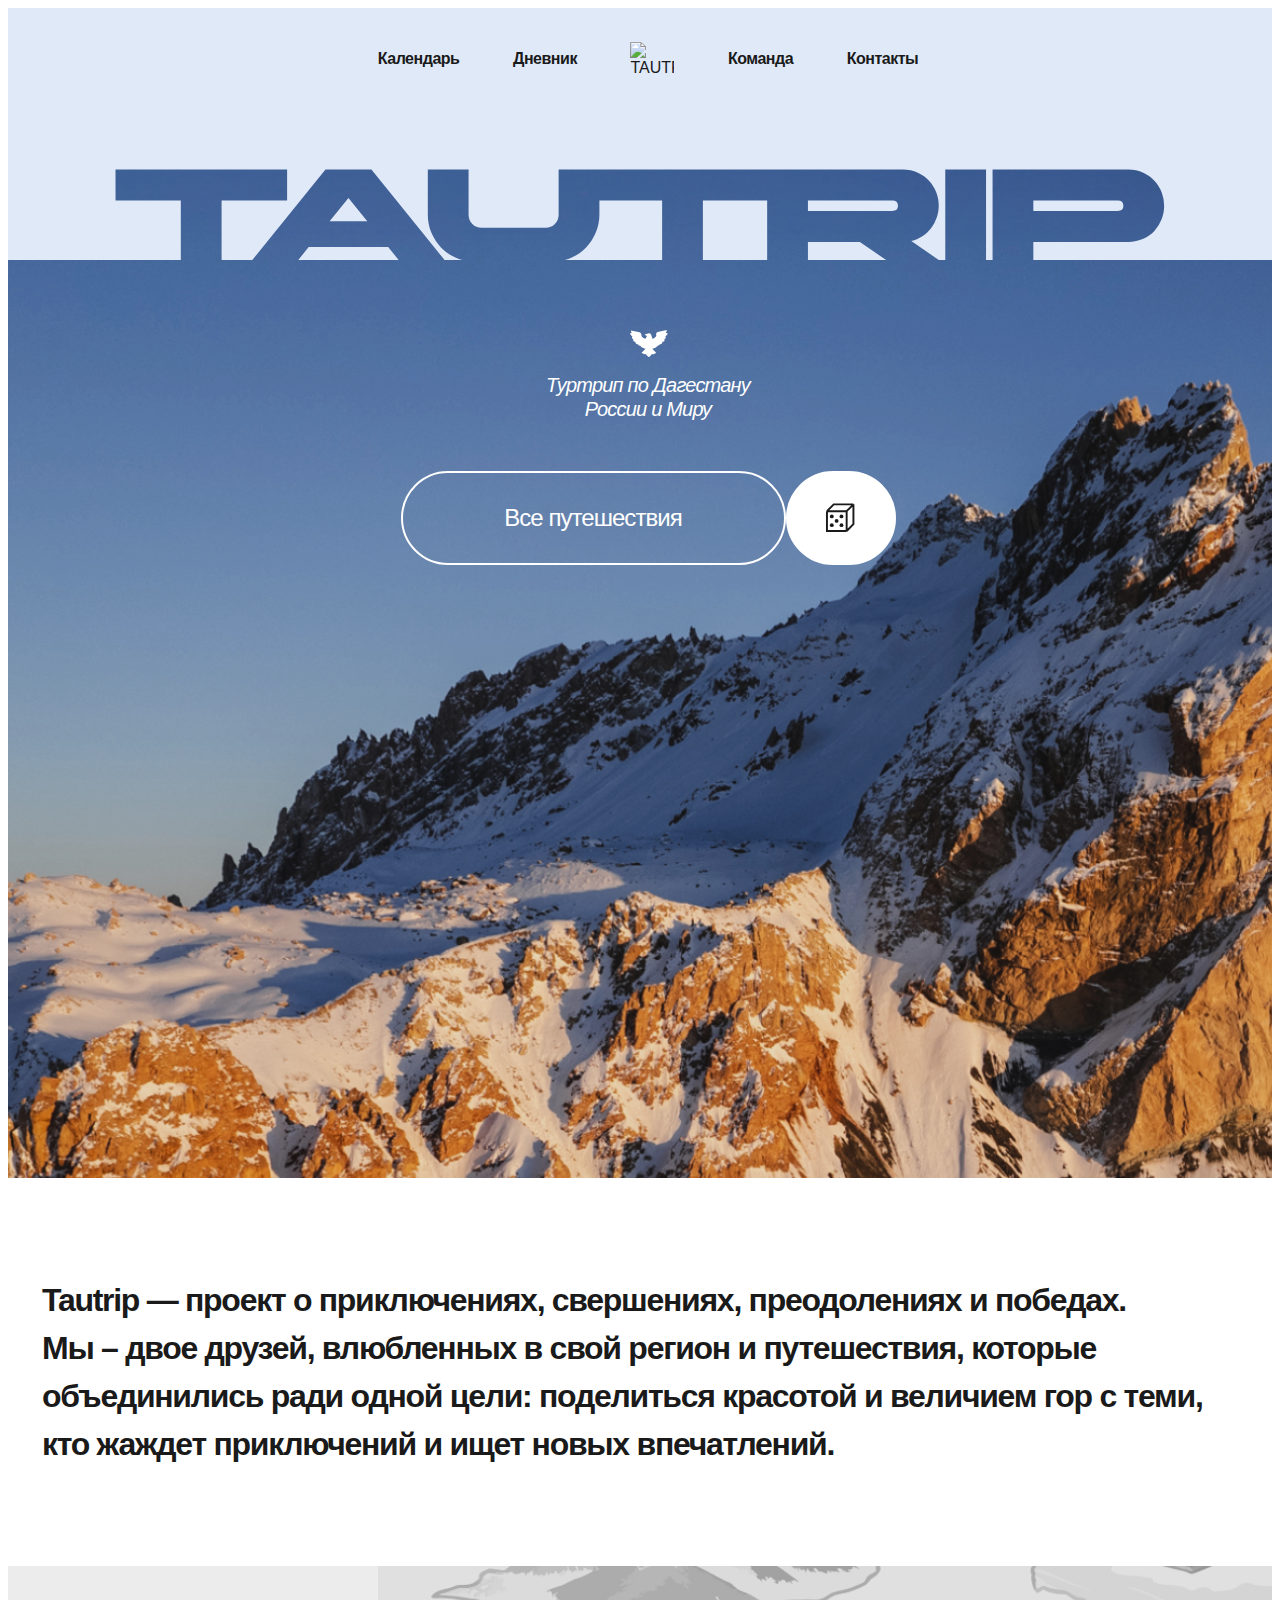
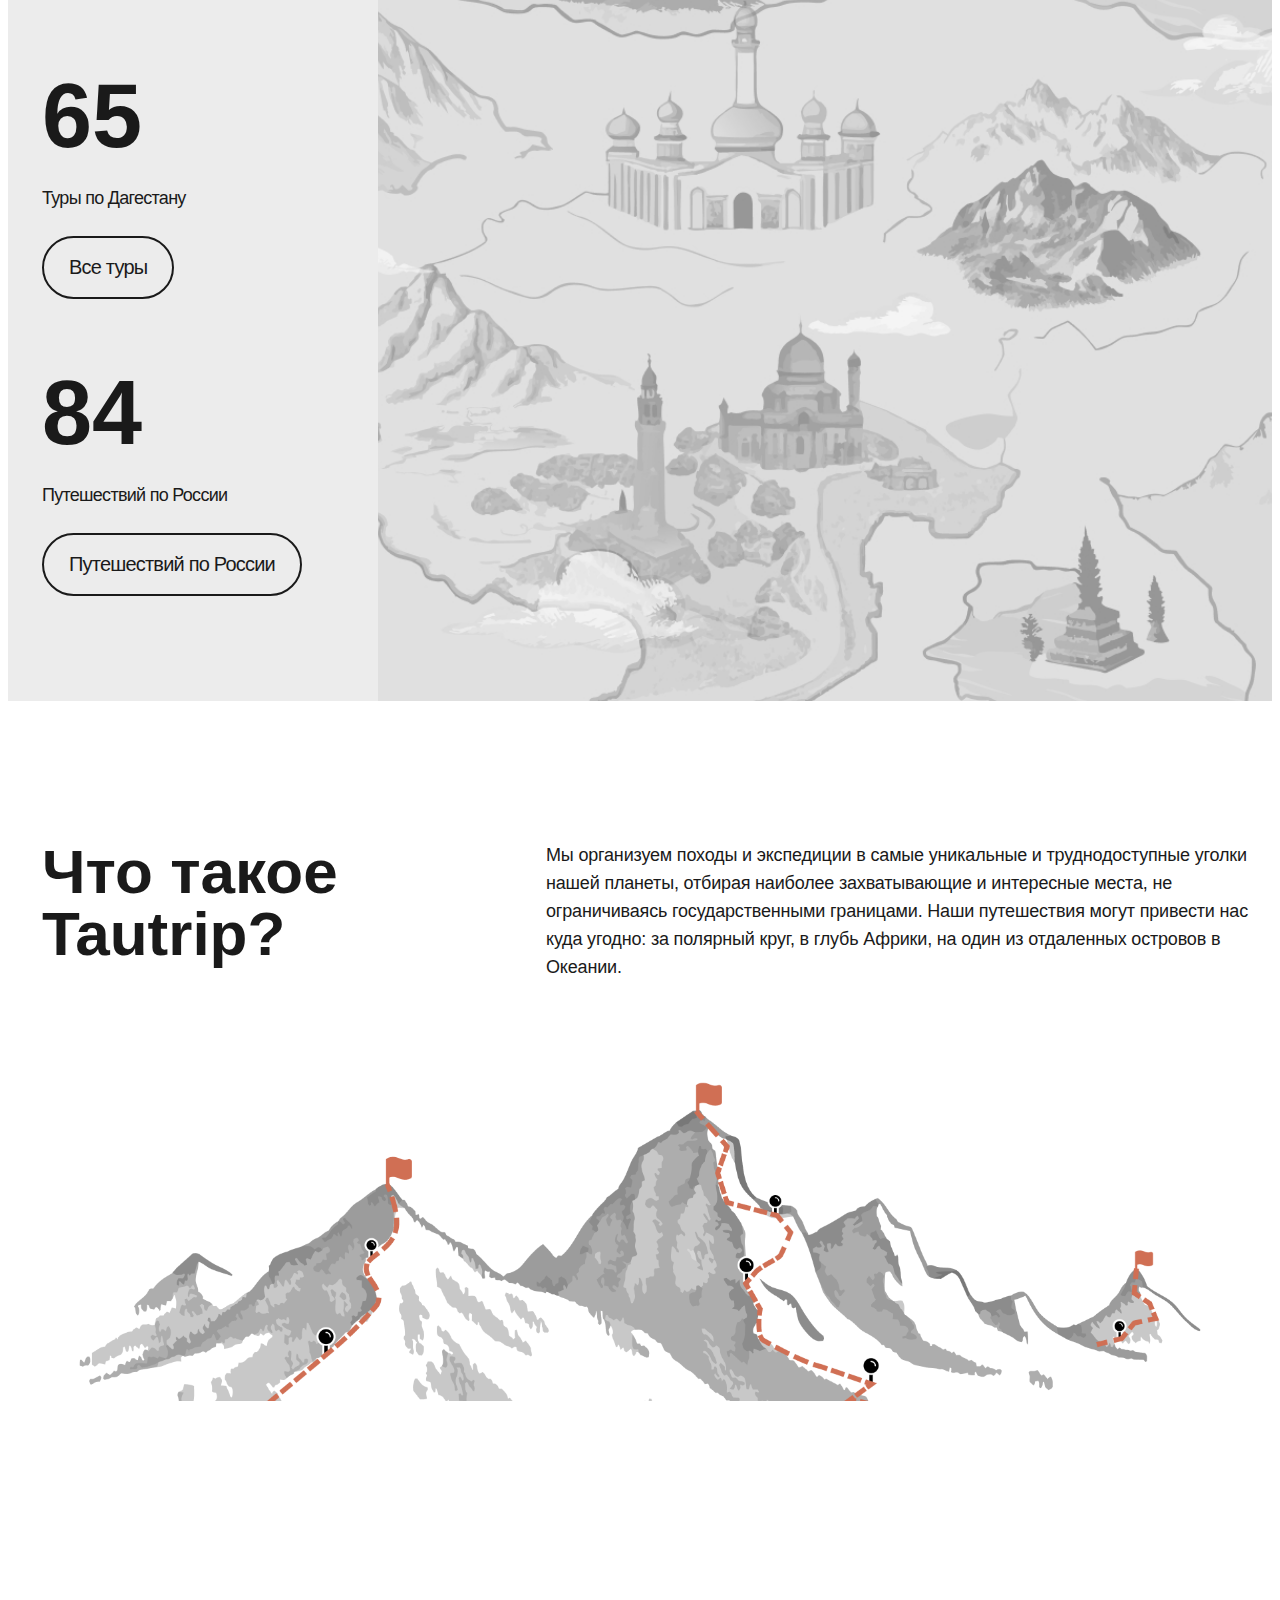
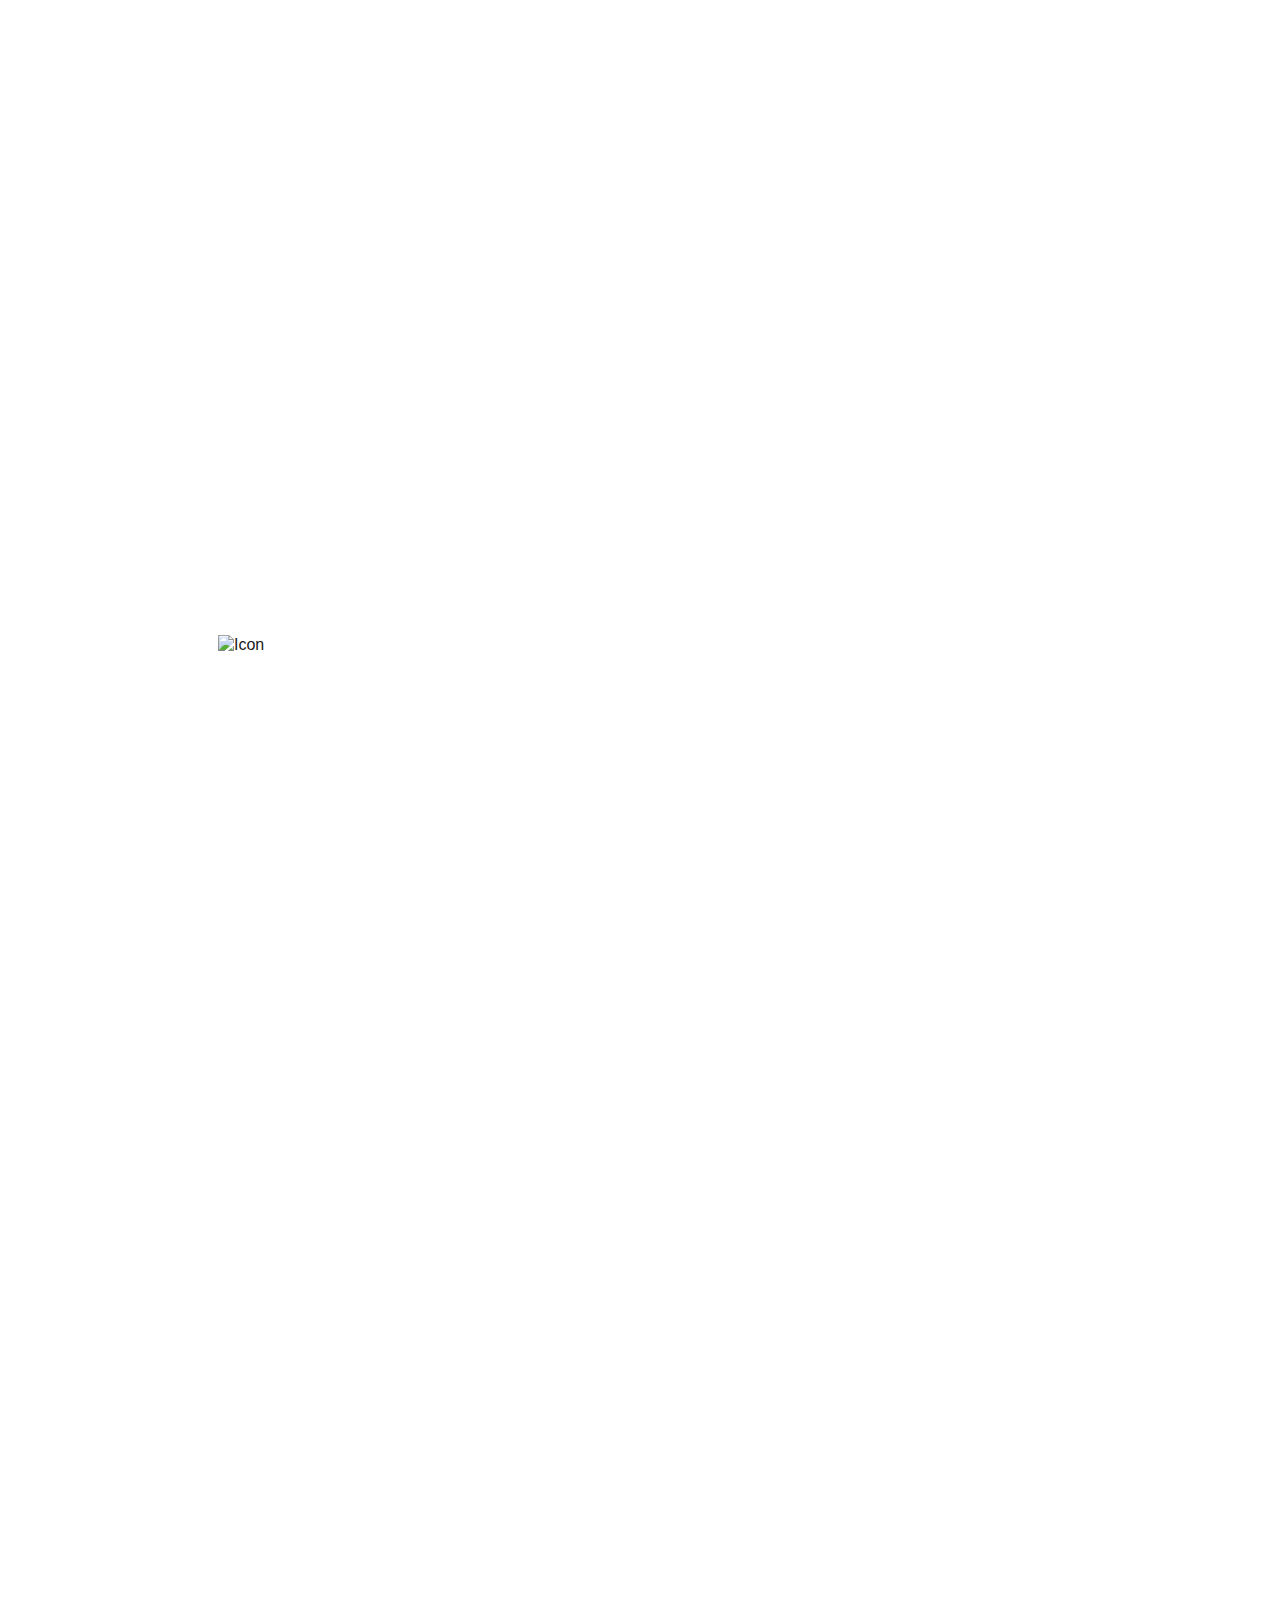
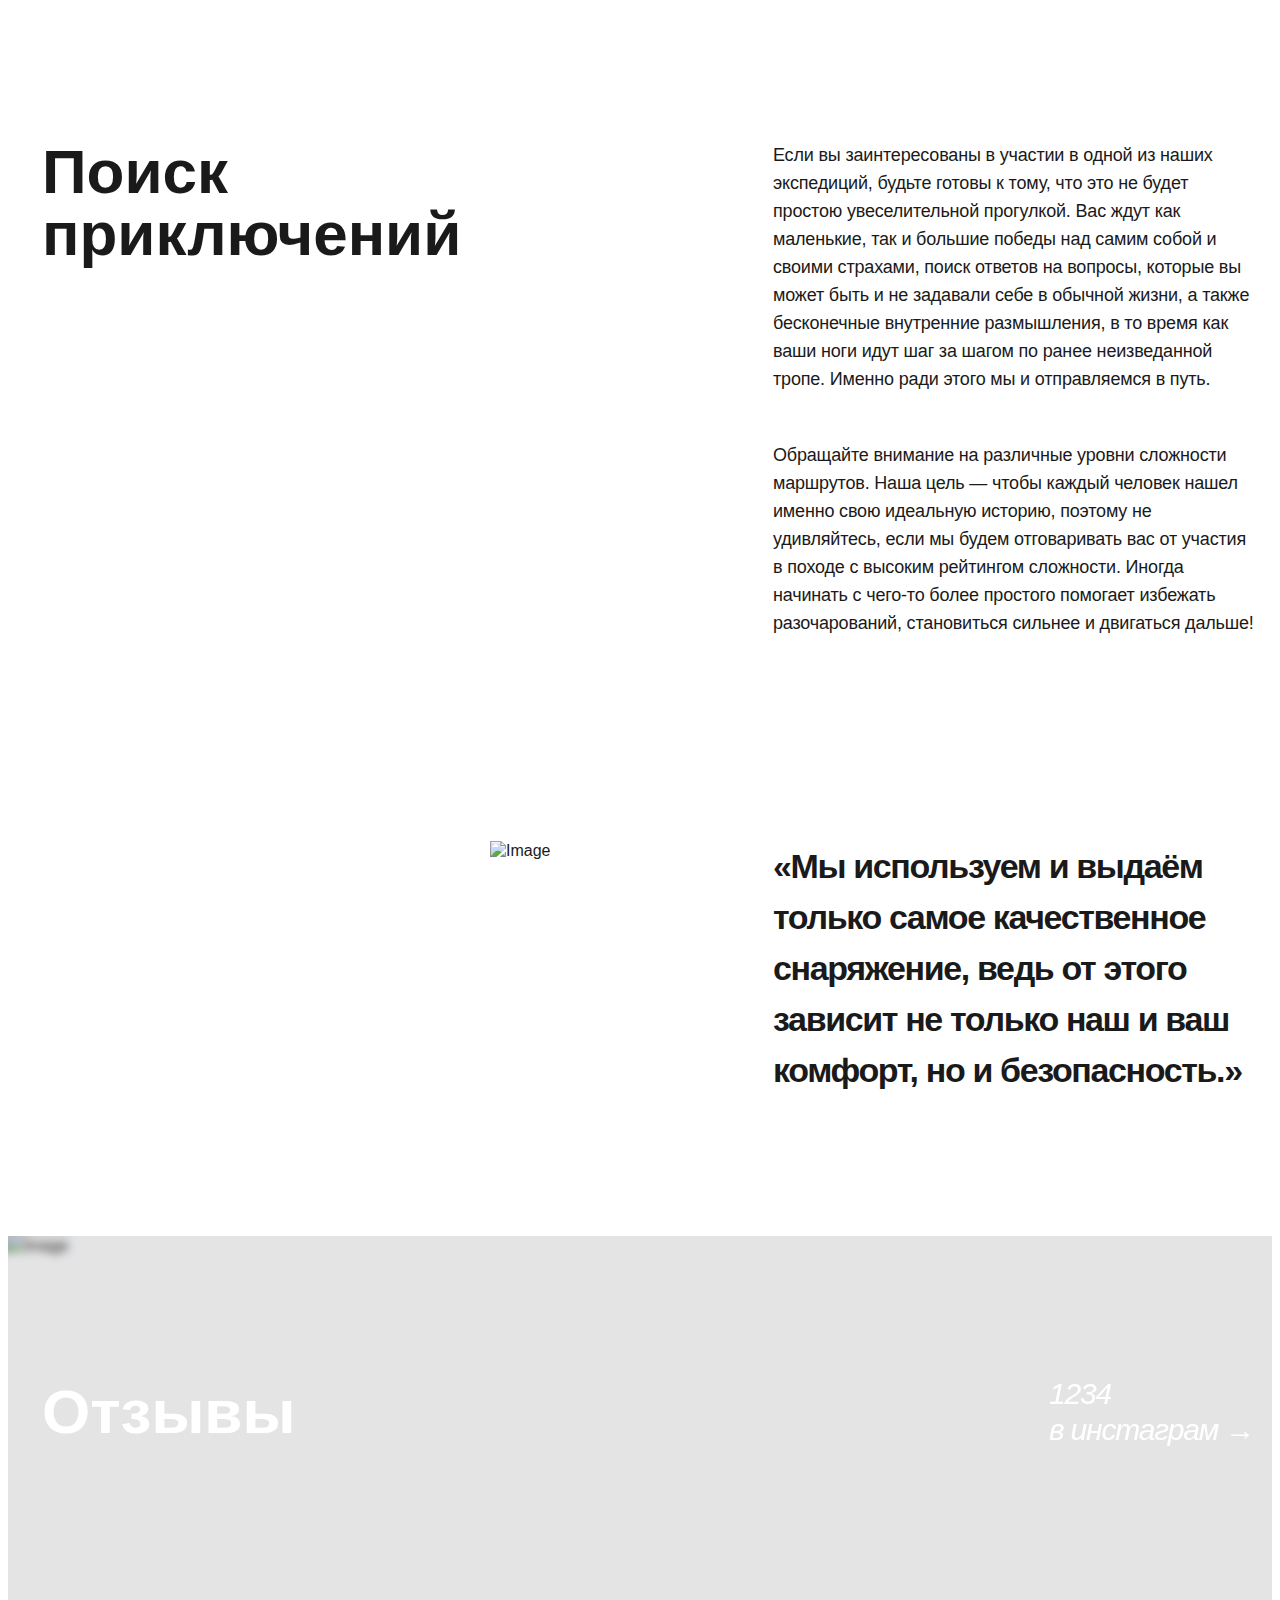
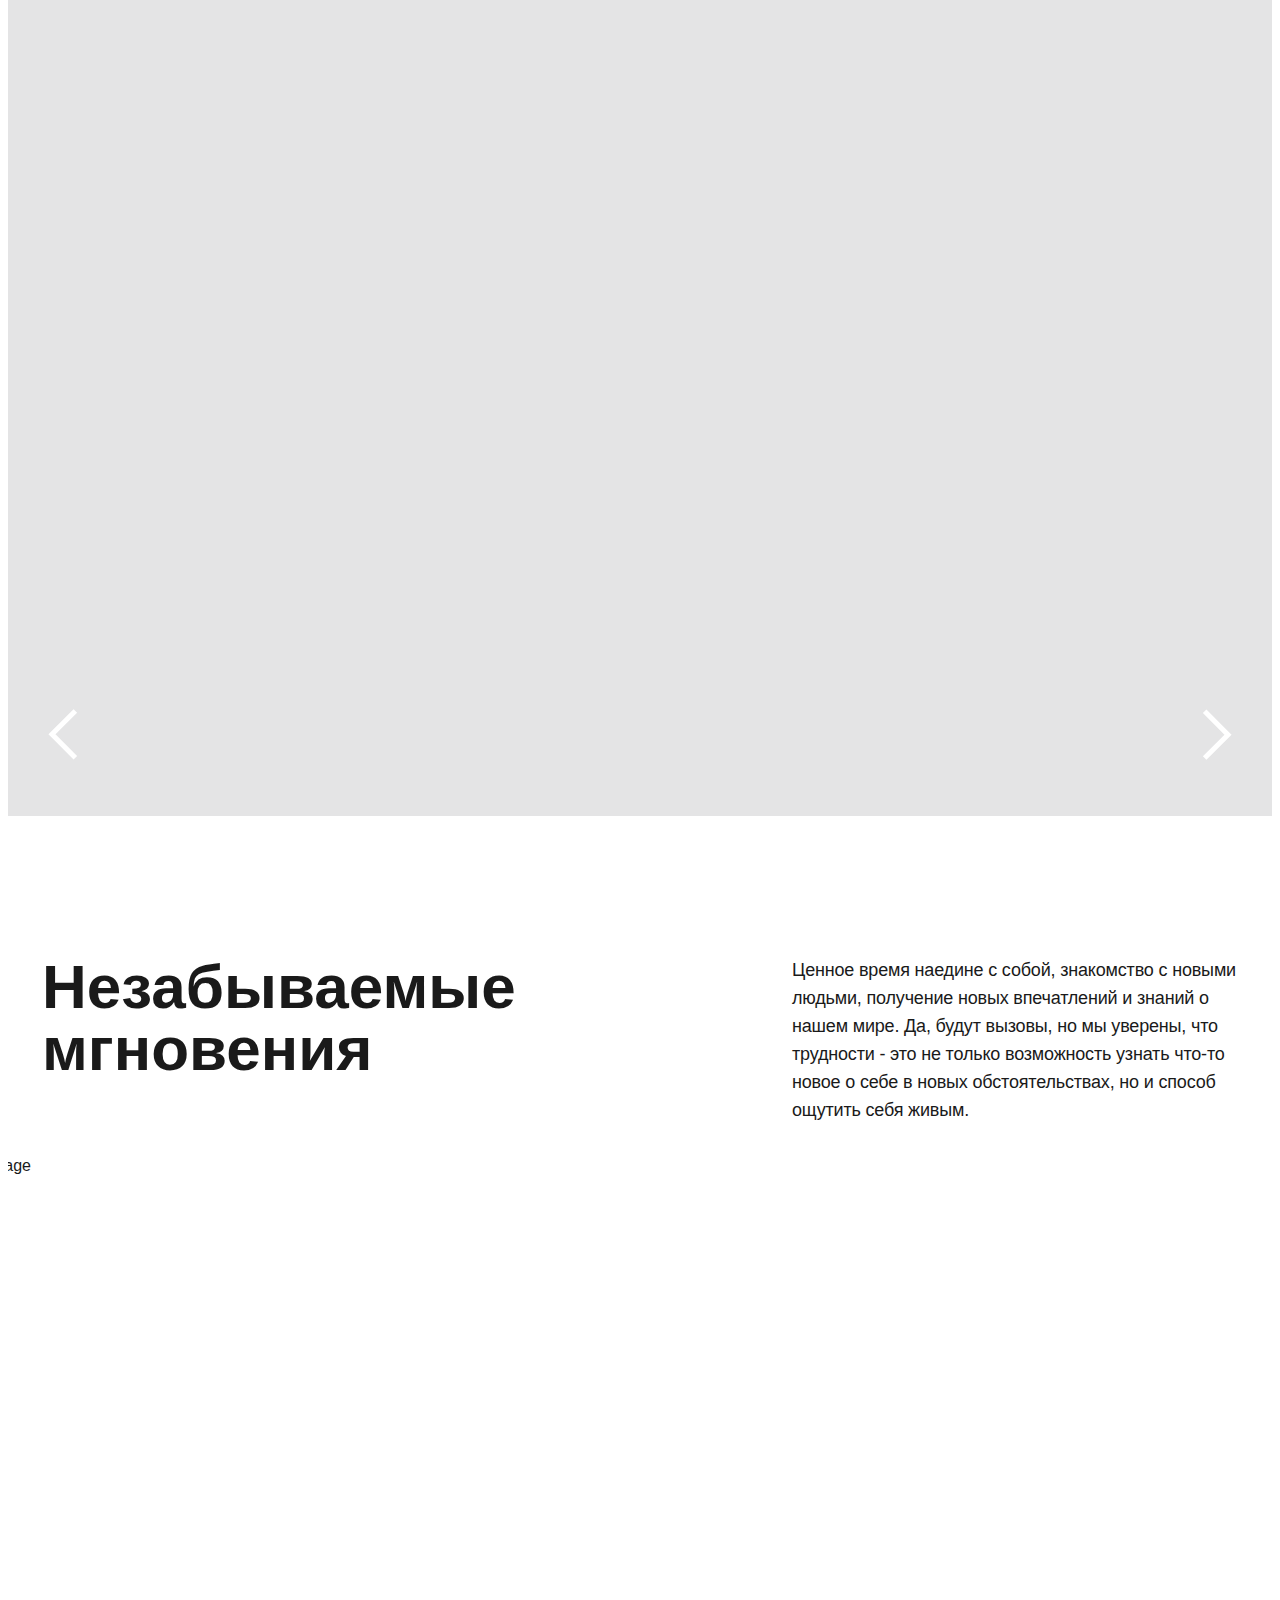
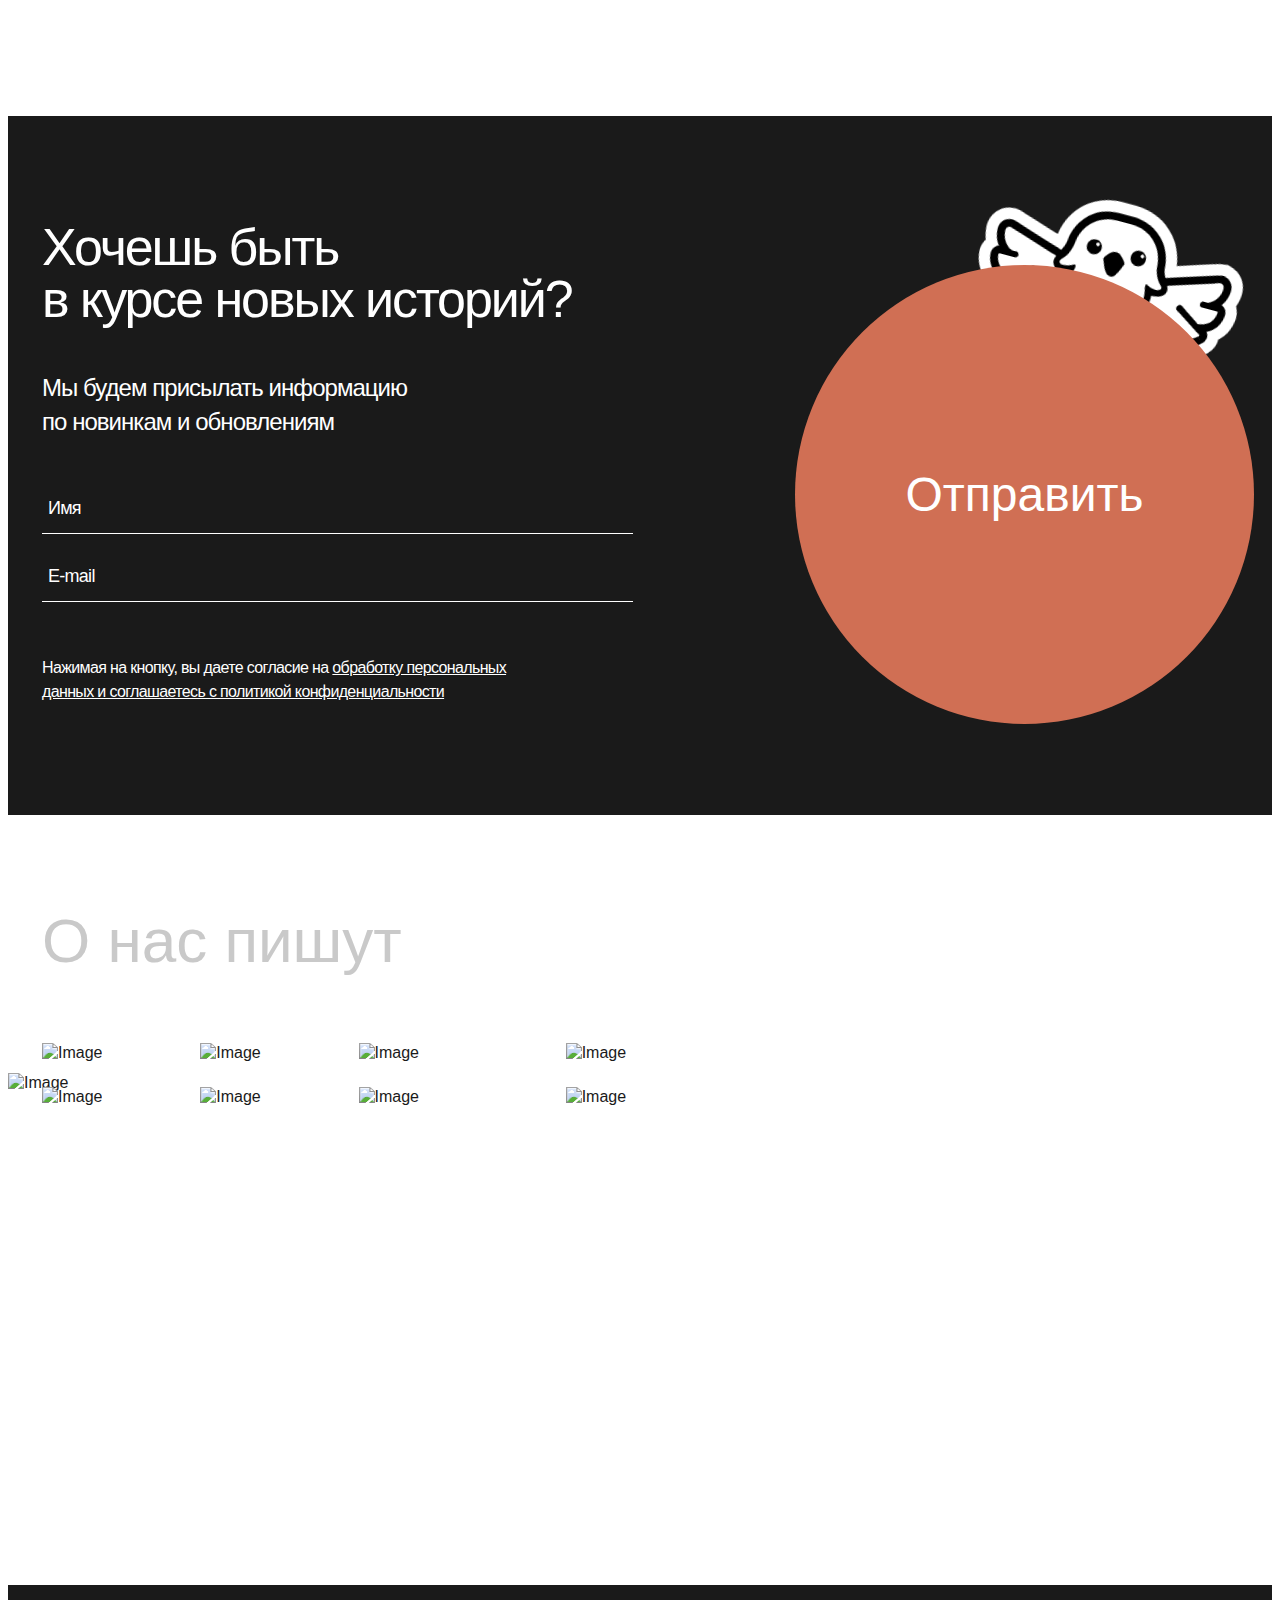
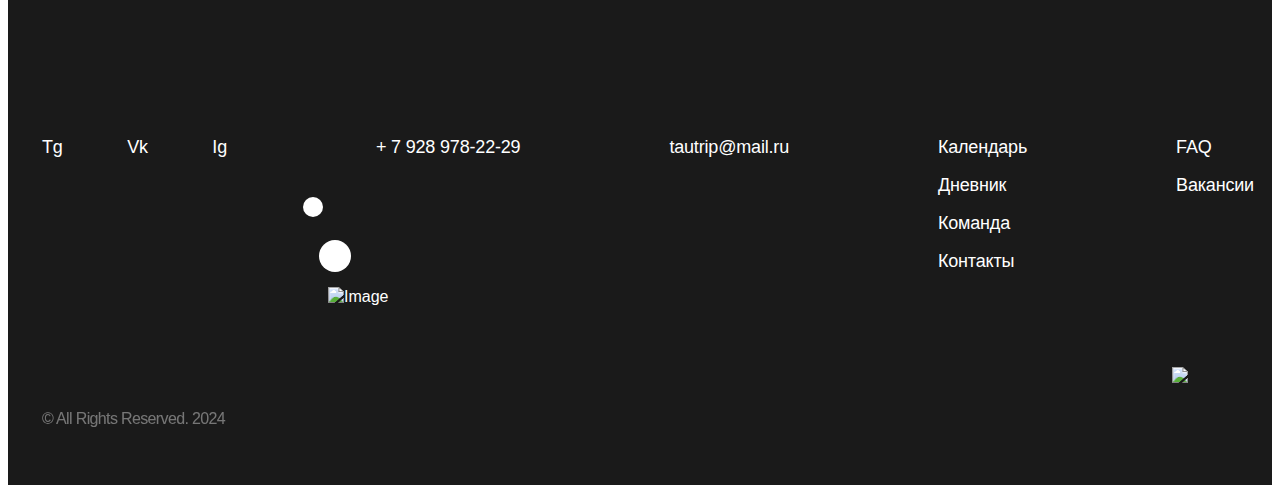
==== index.html @ d04b8a05 "fix: Improvements" ====
<!DOCTYPE html>
<html lang="ru">

<head>
	<meta charset="UTF-8">
	<meta http-equiv="X-UA-Compatible" content="IE=edge">
	<meta name="viewport" content="width=device-width, initial-scale=1.0">
	<title>TAUTRIP - Главная</title>
	<meta property="og:title" content="TAUTRIP - Главная">
	<meta property="og:description" content="Описание">
	<meta property="og:url" content="/">
	<meta property="og:site_name" content="TAUTRIP - Главная">
	<!-- favicon -->
	<link rel="apple-touch-icon" sizes="180x180" href="img/favicon/apple-touch-icon.png">
	<link rel="icon" type="image/png" sizes="32x32" href="img/favicon/favicon-32x32.png">
	<link rel="icon" type="image/png" sizes="16x16" href="img/favicon/favicon-16x16.png">
	<link rel="manifest" href="img/favicon/site.webmanifest">
	<link rel="mask-icon" href="img/favicon/safari-pinned-tab.svg" color="#5bbad5">
	<meta name="msapplication-TileColor" content="#ffffff">
	<meta name="theme-color" content="#ffffff">
	<!-- styles -->
	<link rel="stylesheet" href="css/vendor.min.css">
	<link rel="stylesheet" href="css/app.min.css">
</head>

<body>
	<!-- wrapper -->
	<div class="wrapper">
		<!-- header -->
		<header class="header " id="header">
			<div class="container">
				<div class="header__wrapper">
					<nav class="nav header__nav">
						<ul class="nav__list">
							<li class="nav__item">
								<a href="calendar.html" class="nav__link">Календарь</a>
							</li>
							<li class="nav__item">
								<a href="diary.html" class="nav__link">Дневник</a>
							</li>
							<li class="nav__item nav__item--mobile">
								<a href="index.html" class="nav__logotype">
									<img src="img/logotype.svg" width="44" height="34" alt="TAUTRIP" class="default">
									<img src="img/logotype-white.svg" width="44" height="34" alt="TAUTRIP" class="white">
									<img src="img/logotype-gray.svg" width="44" height="34" alt="TAUTRIP" class="gray">
								</a>
							</li>
							<li class="nav__item">
								<a href="team.html" class="nav__link">Команда</a>
							</li>
							<li class="nav__item">
								<a href="contacts.html" class="nav__link">Контакты</a>
							</li>
						</ul>
					</nav>
					<button class="hamburger" id="hamburger-toggle" aria-label="Меню">
						<span class="hamburger__inner"></span>
						<span class="hamburger__inner"></span>
						<span class="hamburger__inner"></span>
					</button>
				</div>
			</div>
		</header>
		<!-- end of header -->
		<!-- content -->
		<div class="wrapper__content">
			<!-- main -->
			<section class="main" id="main">
				<div class="container">
					<picture class="main__top">
						<source srcset="img/tautrip.svg" media="(min-width: 744px)">
						<img src="img/tautrip-mobile.svg" alt="TAUTRIP">
					</picture>
					<div class="main__wrap">
						<picture class="main__icon">
							<img src="img/gerb.svg" alt="Gerb">
						</picture>
						<h2 class="main__title">Туртрип по Дагестану <br>России и Миру</h2>
						<div class="main__inner">
							<a href="#" class="main__btn main__btn--wide">Все путешествия</a>
							<a href="#" class="main__btn main__btn--white">
								<img src="img/icon-dice.svg" alt="Icon">
							</a>
						</div>
					</div>
					<picture class="main__bg">
						<img src="img/main-bg.jpg" srcset="img/main-bg@2x.jpg 2x" alt="Image">
					</picture>
				</div>
			</section>
			<!-- end of main -->
			<!-- about project -->
			<div class="about-project" id="about-project">
				<div class="container">
					<div class="about-project__wrap">
						<h3 class="about-project__title">
							Tautrip — проект о приключениях, свершениях, преодолениях и победах. <br>
							Мы – двое друзей, влюбленных в свой регион и путешествия, которые <br>
							объединились ради одной цели: поделиться красотой и величием гор с&nbsp;теми, кто жаждет приключений и ищет новых впечатлений.
						</h3>
					</div>
				</div>
			</div>
			<!-- end of about project -->
			<!-- statistics -->
			<section class="statistics" id="statistics">
				<div class="container">
					<div class="statistics__wrap">
						<div class="statistics__left">
							<div class="statistics__info">
								<span class="statistics__value">65</span>
								<span class="statistics__description">Туры по Дагестану</span>
								<a href="#" class="statistics__btn">Все туры</a>
							</div>
							<div class="statistics__info">
								<span class="statistics__value">84</span>
								<span class="statistics__description">Путешествий по России</span>
								<a href="#" class="statistics__btn">Путешествий по России</a>
							</div>
						</div>
						<div class="statistics__right">
							<picture class="statistics__img">
								<img src="img/illustration-map.jpg" srcset="img/illustration-map@2x.jpg 2x" alt="Image">
							</picture>
						</div>
					</div>
				</div>
			</section>
			<!-- end of statistics -->
			<!-- what is -->
			<section class="what-is" id="what-is">
				<div class="container">
					<div class="what-is__top">
						<h2 class="what-is__heading">Что такое <br>Tautrip?</h2>
						<p class="what-is__description">Мы организуем походы и экспедиции в самые уникальные и труднодоступные уголки нашей планеты, отбирая наиболее захватывающие и интересные места, не ограничиваясь государственными границами. Наши путешествия могут привести нас куда угодно: за полярный круг, в глубь Африки, на один из отдаленных островов в Океании.</p>
					</div>
					<picture class="what-is__img">
						<img src="img/what-is.png" srcset="img/what-is@2x.png 2x" width="1121" height="437" alt="Image">
					</picture>
				</div>
			</section>
			<!-- end of what is -->
			<!-- check list -->
			<div class="checklist" id="checklist">
				<div class="checklist__slider">
					<div class="swiper">
						<div class="swiper-wrapper">
							<div class="swiper-slide">
								<picture class="checklist__bg" data-swiper-parallax-x="50%">
									<img src="img/checklist-bg.jpg" srcset="img/checklist-bg@2x.jpg 2x" alt="Image">
								</picture>
							</div>
							<div class="swiper-slide">
								<picture class="checklist__bg" data-swiper-parallax-x="50%">
									<img src="img/checklist-bg.jpg" srcset="img/checklist-bg@2x.jpg 2x" alt="Image">
								</picture>
							</div>
						</div>
					</div>
					<div class="swiper-pagination"></div>
					<button class="swiper-button-prev" aria-label="Назад">
						<svg class="swiper-button-icon">
							<use xlink:href="img/sprite.svg#icon-arrow-prev"></use>
						</svg>
					</button>
					<button class="swiper-button-next" aria-label="Далее">
						<svg class="swiper-button-icon">
							<use xlink:href="img/sprite.svg#icon-arrow-next"></use>
						</svg>
					</button>
					<div class="checklist__buttons">
						<a href="#" class="checklist__btn">
							<img src="img/checklist-btn.svg" alt="Icon">
						</a>
						<a href="#" class="checklist__btn checklist__btn--border">
							<svg>
								<use xlink:href="img/sprite.svg#icon-arrow-more"></use>
							</svg>
						</a>
					</div>
				</div>
			</div>
			<!-- end of check list -->
			<!-- search adventure -->
			<section class="search-adventure" id="search-adventure">
				<div class="container">
					<div class="search-adventure__wrapper">
						<div class="search-adventure__left">
							<h2 class="search-adventure__heading">Поиск <br>приключений</h2>
							<div class="search-adventure__img-wrap search-adventure__img-wrap--desktop">
								<picture class="search-adventure__img">
									<img src="img/illustration-camping.svg" alt="Image">
								</picture>
							</div>
						</div>
						<div class="search-adventure__right">
							<div class="search-adventure__content content">
								<p>Если вы заинтересованы в участии в одной из наших экспедиций, будьте готовы к тому, что это не будет простою увеселительной прогулкой. Вас ждут как маленькие, так и большие победы над самим собой и своими страхами, поиск ответов на вопросы, которые вы может быть и не задавали себе в обычной жизни, а также бесконечные внутренние размышления, в то время как ваши ноги идут шаг за шагом по ранее неизведанной тропе. Именно ради этого мы и отправляемся в путь.</p>
								<br>
								<p>Обращайте внимание на различные уровни сложности маршрутов. Наша цель — чтобы каждый человек нашел именно свою идеальную историю, поэтому не удивляйтесь, если мы будем отговаривать вас от участия в походе с высоким рейтингом сложности. Иногда начинать с чего-то более простого помогает избежать разочарований, становиться сильнее и двигаться дальше!</p>
							</div>
							<div class="search-adventure__img-wrap search-adventure__img-wrap--mobile">
								<picture class="search-adventure__img">
									<img src="img/illustration-camping.svg" alt="Image">
								</picture>
							</div>
						</div>
					</div>
					<div class="search-adventure__wrapper search-adventure__wrapper--reverse">
						<div class="search-adventure__left">
							<picture class="search-adventure__decor">
								<img src="img/boots.svg" alt="Image">
							</picture>
						</div>
						<div class="search-adventure__right">
							<div class="search-adventure__content content">
								<h2>«Мы используем и выдаём только самое качественное снаряжение, ведь от этого зависит не только наш и ваш комфорт, но и безопасность.»</h2>
							</div>
						</div>
					</div>
				</div>
			</section>
			<!-- end of search adventure -->
			<!-- reviews -->
			<section class="reviews" id="reviews">
				<div class="container">
					<div class="reviews__wrap">
						<div class="reviews__top">
							<h2 class="reviews__heading">Отзывы</h2>
							<a href="#" class="reviews__link">1234 <br>в инстаграм → </a>
						</div>
						<div class="reviews__slider">
							<div class="swiper">
								<div class="swiper-wrapper">
									<div class="swiper-slide">
										<div class="reviews__slide">
											<div class="reviews-card reviews__item">
												<picture class="reviews-card__img">
													<img src="img/reviews-01.jpg" srcset="img/reviews-01@2x.jpg 2x" alt="Image">
												</picture>
												<div class="reviews-card__body">
													<p class="reviews-card__description">Путешествие в Кыргызстан оказалось для меня невероятным приключением, наполненным яркими впечатлениями и невероятной красотой. От первого шага на эту землю я была поражена величественными горами, изумительной природой и гостеприимством местных жителей.</p>
												</div>
											</div>
											<div class="reviews-card reviews-card--reverse reviews__item">
												<picture class="reviews-card__img"></picture>
												<div class="reviews-card__body">
													<p class="reviews-card__description">Кыргызстан действительно впечатляет своей красотой природы и гостеприимством местных жителей. <a href="#">Тур Кыргызстан</a> </p>
												</div>
											</div>
										</div>
									</div>
									<div class="swiper-slide">
										<div class="reviews__slide">
											<div class="reviews-card reviews__item">
												<picture class="reviews-card__img">
													<img src="img/reviews-01.jpg" srcset="img/reviews-01@2x.jpg 2x" alt="Image">
												</picture>
												<div class="reviews-card__body">
													<p class="reviews-card__description">Путешествие в Кыргызстан оказалось для меня невероятным приключением, наполненным яркими впечатлениями и невероятной красотой. От первого шага на эту землю я была поражена величественными горами, изумительной природой и гостеприимством местных жителей.</p>
												</div>
											</div>
											<div class="reviews-card reviews-card--reverse reviews__item">
												<picture class="reviews-card__img"></picture>
												<div class="reviews-card__body">
													<p class="reviews-card__description">Кыргызстан действительно впечатляет своей красотой природы и гостеприимством местных жителей. <a href="#">Тур Кыргызстан</a> </p>
												</div>
											</div>
										</div>
									</div>
								</div>
							</div>
							<div class="swiper-pagination"></div>
							<button class="swiper-button-prev" aria-label="Назад">
								<svg class="swiper-button-icon">
									<use xlink:href="img/sprite.svg#icon-arrow-prev"></use>
								</svg>
							</button>
							<button class="swiper-button-next" aria-label="Далее">
								<svg class="swiper-button-icon">
									<use xlink:href="img/sprite.svg#icon-arrow-next"></use>
								</svg>
							</button>
						</div>
					</div>
					<picture class="reviews__bg">
						<img src="img/reviews-bg.jpg" srcset="img/reviews-bg@2x.jpg 2x" alt="Image">
					</picture>
				</div>
			</section>
			<!-- end of reviews -->
			<!-- moments -->
			<section class="moments" id="moments">
				<div class="container">
					<div class="moments__wrapper">
						<div class="moments__left">
							<h2 class="moments__heading">Незабы&shy;ваемые <br>мгновения</h2>
						</div>
						<div class="moments__right">
							<div class="moments__content content">
								<p>Ценное время наедине с собой, знакомство с новыми людьми, получение новых впечатлений и знаний о нашем мире. Да, будут вызовы, но мы уверены, что трудности - это не только возможность узнать что-то новое о себе в новых обстоятельствах, но и способ ощутить себя живым.</p>
							</div>
						</div>
					</div>
					<picture class="moments__bg">
						<img src="img/illustration-mountains.svg" alt="Image">
					</picture>
				</div>
			</section>
			<!-- end of moments -->
			<!-- application -->
			<section class="application" id="application">
				<div class="container">
					<form action="#" class="application__wrapper">
						<div class="application__left">
							<h2 class="application__heading">Хочешь быть <br>в курсе новых историй?</h2>
							<p class="application__description">Мы будем присылать информацию <br>по новинкам и обновлениям</p>
							<div class="application__inputs">
								<!-- add 'is--error' for visible error message -->
								<div class="input-field application__input">
									<div class="input-field__inner">
										<input type="text" class="input-field__input" placeholder="Имя">
										<span class="input-field__error">Введите имя пользователя</span>
									</div>
								</div>
								<!-- add 'is--error' for visible error message -->
								<div class="input-field application__input">
									<div class="input-field__inner">
										<input type="email" class="input-field__input" placeholder="E-mail">
										<span class="input-field__error">Введите имя пользователя</span>
									</div>
								</div>
							</div>
							<p class="application__help">Нажимая на кнопку, вы даете согласие на <a href="#">обработку персональных <br>данных и соглашаетесь с политикой конфиденциальности</a></p>
						</div>
						<div class="application__right">
							<div class="application__btn-wrap">
								<button class="application__btn">Отправить</button>
							</div>
						</div>
					</form>
				</div>
			</section>
			<!-- end of application -->
			<!-- about us -->
			<section class="about-us" id="about-us">
				<div class="container">
					<h2 class="about-us__heading">О нас пишут</h2>
					<div class="about-us__wrapper">
						<div class="about-us__item">
							<picture class="about-us__img">
								<img src="img/partner-01.png" srcset="img/partner-01@2x.png 2x" alt="Image">
							</picture>
						</div>
						<div class="about-us__item">
							<picture class="about-us__img">
								<img src="img/partner-02.png" srcset="img/partner-02@2x.png 2x" alt="Image">
							</picture>
						</div>
						<div class="about-us__item">
							<picture class="about-us__img">
								<img src="img/partner-03.png" srcset="img/partner-03@2x.png 2x" alt="Image">
							</picture>
						</div>
						<div class="about-us__item">
							<picture class="about-us__img">
								<img src="img/partner-04.png" srcset="img/partner-04@2x.png 2x" alt="Image">
							</picture>
						</div>
						<div class="about-us__item">
							<picture class="about-us__img">
								<img src="img/partner-05.png" srcset="img/partner-05@2x.png 2x" alt="Image">
							</picture>
						</div>
						<div class="about-us__item">
							<picture class="about-us__img">
								<img src="img/partner-06.png" srcset="img/partner-06@2x.png 2x" alt="Image">
							</picture>
						</div>
						<div class="about-us__item">
							<picture class="about-us__img">
								<img src="img/partner-07.png" srcset="img/partner-07@2x.png 2x" alt="Image">
							</picture>
						</div>
						<div class="about-us__item">
							<picture class="about-us__img">
								<img src="img/partner-08.png" srcset="img/partner-08@2x.png 2x" alt="Image">
							</picture>
						</div>
					</div>
					<picture class="about-us__bg">
						<img src="img/about-us-bg.png" srcset="img/about-us-bg@2x.png 2x" alt="Image">
					</picture>
				</div>
			</section>
			<!-- end of about us -->
		</div>
		<!-- end of content -->
		<!-- footer -->
		<footer class="footer" id="footer">
			<div class="container">
				<div class="footer__wrapper">
					<div class="footer__block">
						<div class="c-socnav c-socnav--white footer__socnav">
							<ul class="c-socnav__list">
								<li class="c-socnav__item">
									<a href="#" class="c-socnav__link">Tg</a>
								</li>
								<li class="c-socnav__item">
									<a href="#" class="c-socnav__link">Vk</a>
								</li>
								<li class="c-socnav__item">
									<a href="#" class="c-socnav__link">Ig</a>
								</li>
							</ul>
						</div>
					</div>
					<div class="footer__block">
						<ul class="footer__list">
							<li class="footer__item">
								<a href="tel:79289782229" class="footer__link">+ 7 928 978-22-29</a>
							</li>
						</ul>
					</div>
					<div class="footer__block">
						<ul class="footer__list">
							<li class="footer__item">
								<a href="mailto:tautrip@mail.ru" class="footer__link">tautrip@mail.ru</a>
							</li>
						</ul>
					</div>
					<div class="footer__block">
						<ul class="footer__list">
							<li class="footer__item">
								<a href="#" class="footer__link">Календарь</a>
							</li>
							<li class="footer__item">
								<a href="#" class="footer__link">Дневник</a>
							</li>
							<li class="footer__item">
								<a href="#" class="footer__link">Команда</a>
							</li>
							<li class="footer__item">
								<a href="#" class="footer__link">Контакты</a>
							</li>
						</ul>
					</div>
					<div class="footer__block">
						<ul class="footer__list">
							<li class="footer__item">
								<a href="#" class="footer__link">FAQ</a>
							</li>
							<li class="footer__item">
								<a href="#" class="footer__link">Вакансии</a>
							</li>
						</ul>
					</div>
				</div>
				<div class="footer__wrapper footer__wrapper--bottom">
					<p class="footer__copyright">© All Rights Reserved. 2024</p>
					<a href="index.html" class="footer__logotype">
						<img src="img/logotype-white.svg" width="82" height="64" alt="TAUTRIP">
					</a>
				</div>
				<picture class="footer__img">
					<img src="img/sticker-lamb.svg" alt="Image">
				</picture>
			</div>
		</footer>
		<!-- end of footer -->
	</div>
	<!-- end of wrapper -->
	<!-- scripts -->
	<script src="js/vendor.min.js"></script>
	<script src="js/app.min.js"></script>
</body>

</html>
---- css/app.min.css ----
body {
  position: relative;
  overflow-x: hidden;
  font-family: "Inter", sans-serif;
  font-size: 16px;
  line-height: 1.25;
  color: #1A1A1A;
}

ul,
ol,
li {
  display: block;
  padding: 0;
  margin: 0;
  list-style: none;
}

h1, h2, h3, h4, h5, h6 {
  margin: 0;
  font-weight: normal;
  line-height: 1.25;
}

p {
  margin: 0;
}

a {
  display: inline-block;
  color: #1A1A1A;
  text-decoration: none;
  -webkit-transition: all 0.25s ease-in-out;
  transition: all 0.25s ease-in-out;
}
a:hover {
  text-decoration: none;
  color: #1A1A1A;
}
a:active {
  color: #1A1A1A;
}

input[type=number] {
  -moz-appearance: textfield;
}
input[type=number]::-webkit-outer-spin-button, input[type=number]::-webkit-inner-spin-button {
  display: none;
  -webkit-appearance: none;
          appearance: none;
  margin: 0;
}

picture {
  display: block;
}

img {
  max-width: 100%;
}

svg {
  -webkit-transition: all 0.25s ease-in-out;
  transition: all 0.25s ease-in-out;
}

.container {
  margin: 0 auto;
  padding: 0 34px;
  max-width: 1212px;
  width: 100%;
}
@media screen and (min-width: 430px) and (max-width: 743px) {
  .container {
    padding: 0 20px;
  }
}
@media screen and (max-width: 429px) {
  .container {
    padding: 0 16px;
  }
}

.c-socnav--white .c-socnav__link {
  color: #FFFFFF;
}
.c-socnav--white .c-socnav__link:hover {
  color: #FFFFFF;
}
@media screen and (hover: hover) {
  .c-socnav--white .c-socnav__link:hover {
    color: #D06F54;
  }
}
.c-socnav__list {
  display: -webkit-box;
  display: -ms-flexbox;
  display: flex;
  -webkit-box-align: center;
      -ms-flex-align: center;
          align-items: center;
  width: -webkit-fit-content;
  width: -moz-fit-content;
  width: fit-content;
}
.c-socnav__item + .c-socnav__item {
  margin-left: 64.5px;
}
@media screen and (max-width: 429px) {
  .c-socnav__item + .c-socnav__item {
    margin-left: 30px;
  }
}
.c-socnav__link {
  display: block;
  width: -webkit-fit-content;
  width: -moz-fit-content;
  width: fit-content;
  font-size: 18px;
  font-weight: 500;
  line-height: 1.5555555556;
  letter-spacing: -0.01em;
}
@media screen and (hover: hover) {
  .c-socnav__link:hover {
    color: #D06F54;
  }
}
@media screen and (min-width: 744px) and (max-width: 1023px) {
  .c-socnav__link {
    font-size: 52px;
    line-height: 1;
    letter-spacing: -0.04em;
  }
}
@media screen and (min-width: 430px) and (max-width: 743px) {
  .c-socnav__link {
    font-size: 33px;
    line-height: 1;
    letter-spacing: -0.04em;
  }
}
@media screen and (max-width: 429px) {
  .c-socnav__link {
    font-size: 25px;
    line-height: 1;
    letter-spacing: -0.04em;
  }
}

.c-rating.--1 .c-rating__icon:first-child {
  color: #1A1A1A;
}
.c-rating.--2 .c-rating__icon:first-child, .c-rating.--2 .c-rating__icon:nth-child(2) {
  color: #1A1A1A;
}
.c-rating.--3 .c-rating__icon:first-child, .c-rating.--3 .c-rating__icon:nth-child(2), .c-rating.--3 .c-rating__icon:nth-child(3) {
  color: #1A1A1A;
}
.c-rating.--4 .c-rating__icon:first-child, .c-rating.--4 .c-rating__icon:nth-child(2), .c-rating.--4 .c-rating__icon:nth-child(3), .c-rating.--4 .c-rating__icon:nth-child(4) {
  color: #1A1A1A;
}
.c-rating.--5 .c-rating__icon {
  color: #1A1A1A;
}
.c-rating__inner {
  display: -webkit-box;
  display: -ms-flexbox;
  display: flex;
  -webkit-box-align: center;
      -ms-flex-align: center;
          align-items: center;
  width: -webkit-fit-content;
  width: -moz-fit-content;
  width: fit-content;
}
.c-rating__icon {
  min-width: 28px;
  width: 28px;
  height: 28px;
  color: rgba(26, 26, 26, 0.3);
}
.c-rating__icon + .c-rating__icon {
  margin-left: 3px;
}

.input-field.is--error .input-field__input {
  padding-right: 256px;
}
.input-field.is--error .input-field__error {
  display: block;
}
.input-field__inner {
  position: relative;
  z-index: 1;
}
.input-field__input {
  -webkit-appearance: none;
     -moz-appearance: none;
          appearance: none;
  display: block;
  padding: 11px 6px;
  width: 100%;
  font-size: 18px;
  font-weight: normal;
  line-height: 1.5;
  letter-spacing: -0.04em;
  color: #1A1A1A;
  background: transparent;
  border: none;
  border-bottom: 1px solid #1A1A1A;
  border-radius: 0;
}
.input-field__input::-webkit-input-placeholder {
  opacity: 1;
  color: #1A1A1A;
}
.input-field__input::-moz-placeholder {
  opacity: 1;
  color: #1A1A1A;
}
.input-field__input:-ms-input-placeholder {
  opacity: 1;
  color: #1A1A1A;
}
.input-field__input::-ms-input-placeholder {
  opacity: 1;
  color: #1A1A1A;
}
.input-field__input::placeholder {
  opacity: 1;
  color: #1A1A1A;
}
.input-field__input:focus {
  outline: none;
}
.input-field__error {
  position: absolute;
  top: 50%;
  right: 6px;
  z-index: 1;
  -webkit-transform: translate(0, -50%);
      -ms-transform: translate(0, -50%);
          transform: translate(0, -50%);
  display: none;
  overflow: hidden;
  width: -webkit-fit-content;
  width: -moz-fit-content;
  width: fit-content;
  font-size: 18px;
  font-weight: normal;
  line-height: 1.5;
  letter-spacing: -0.04em;
  text-overflow: ellipsis;
  white-space: nowrap;
  color: #D06F54;
}

.header {
  position: relative;
  z-index: 100;
  padding: 34px 0;
}
.header--white .nav__link {
  color: #FFFFFF;
}
.header--white .nav__logotype .default {
  opacity: 0;
  pointer-events: none;
}
.header--white .nav__logotype .white {
  opacity: 1;
  pointer-events: auto;
}
.header--white .hamburger__inner {
  background: #FFFFFF;
}
.header--gray .nav__link {
  color: #444749;
}
.header--gray .nav__logotype .default {
  opacity: 0;
  pointer-events: none;
}
.header--gray .nav__logotype .gray {
  opacity: 1;
  pointer-events: auto;
}
.header--gray .hamburger__inner {
  background: #444749;
}
@media screen and (min-width: 744px) and (max-width: 1023px) {
  .header {
    padding: 18px 0;
  }
}
@media screen and (min-width: 430px) and (max-width: 743px) {
  .header {
    padding: 20px 0;
  }
}
@media screen and (max-width: 429px) {
  .header {
    padding: 15px 0;
  }
}
.header__wrapper {
  position: relative;
  z-index: 1;
  display: -webkit-box;
  display: -ms-flexbox;
  display: flex;
  -webkit-box-align: center;
      -ms-flex-align: center;
          align-items: center;
  -webkit-box-pack: center;
      -ms-flex-pack: center;
          justify-content: center;
  width: 100%;
}
@media screen and (min-width: 744px) and (max-width: 1023px) {
  .header__nav {
    width: 100%;
  }
}

.nav__list {
  display: -webkit-box;
  display: -ms-flexbox;
  display: flex;
  -webkit-box-align: center;
      -ms-flex-align: center;
          align-items: center;
  width: -webkit-fit-content;
  width: -moz-fit-content;
  width: fit-content;
}
@media screen and (min-width: 744px) and (max-width: 1023px) {
  .nav__list {
    -webkit-box-pack: justify;
        -ms-flex-pack: justify;
            justify-content: space-between;
    width: 100%;
  }
}
@media screen and (max-width: 743px) {
  .nav__item:not(.nav__item--mobile) {
    display: none;
  }
}
.nav__item + .nav__item {
  margin-left: 53.5px;
}
@media screen and (max-width: 743px) {
  .nav__item + .nav__item {
    margin-left: 0;
  }
}
.nav__link {
  display: block;
  width: -webkit-fit-content;
  width: -moz-fit-content;
  width: fit-content;
  font-size: 16px;
  font-weight: 600;
  line-height: 1.35;
  letter-spacing: -0.03em;
}
@media screen and (hover: hover) {
  .nav__link:hover {
    color: #D06F54;
  }
}
.nav__logotype {
  position: relative;
  z-index: 1;
  display: block;
  overflow: hidden;
  min-width: 44px;
  width: 44px;
  height: 34px;
}
.nav__logotype img {
  position: absolute;
  top: 0;
  left: 0;
  z-index: 1;
  display: block;
  width: 100%;
  height: 100%;
  -o-object-fit: contain;
     object-fit: contain;
}
.nav__logotype .white,
.nav__logotype .gray {
  opacity: 0;
  pointer-events: none;
}
@media screen and (min-width: 430px) and (max-width: 743px) {
  .nav__logotype {
    min-width: 61px;
    width: 61px;
    height: 47px;
  }
}

.hamburger {
  position: absolute;
  top: 0;
  right: 0;
  z-index: 1;
  display: block;
  overflow: hidden;
  margin-left: 20px;
  padding: 0;
  min-width: 36px;
  width: 36px;
  height: 36px;
  font-size: 0;
  background: transparent;
  border: none;
  border-radius: 0;
  -webkit-transition: all 0.25s ease-in-out;
  transition: all 0.25s ease-in-out;
}
@media screen and (min-width: 744px) {
  .hamburger {
    display: none;
  }
}
@media screen and (max-width: 429px) {
  .hamburger {
    min-width: 34px;
    width: 34px;
    height: 34px;
  }
}
.hamburger__inner {
  position: absolute;
  right: 5px;
  z-index: 1;
  display: block;
  height: 2px;
  background: #1A1A1A;
}
.hamburger__inner:first-child {
  top: 7px;
  width: 26px;
}
.hamburger__inner:nth-child(2) {
  top: 17px;
  width: 19px;
}
.hamburger__inner:last-child {
  top: 27px;
  width: 12px;
}
@media screen and (max-width: 429px) {
  .hamburger__inner {
    right: 4px;
  }
  .hamburger__inner:first-child {
    top: 5px;
    width: 19px;
  }
  .hamburger__inner:nth-child(2) {
    top: 12px;
    width: 14px;
  }
  .hamburger__inner:last-child {
    top: 19px;
    width: 9px;
  }
}

.footer {
  position: relative;
  z-index: 1;
  overflow: hidden;
  padding: 148px 0 54px;
  color: #FFFFFF;
  background: #1A1A1A;
}
.footer::before {
  content: "";
  position: absolute;
  bottom: 213px;
  left: calc(50% - 305px);
  z-index: -1;
  -webkit-transform: translate(-50%, 0);
      -ms-transform: translate(-50%, 0);
          transform: translate(-50%, 0);
  display: block;
  width: 32px;
  height: 32px;
  background: #FFFFFF;
  border-radius: 50%;
}
.footer::after {
  content: "";
  position: absolute;
  bottom: 268px;
  left: calc(50% - 327px);
  z-index: -1;
  -webkit-transform: translate(-50%, 0);
      -ms-transform: translate(-50%, 0);
          transform: translate(-50%, 0);
  display: block;
  width: 20px;
  height: 20px;
  background: #FFFFFF;
  border-radius: 50%;
}
@media screen and (min-width: 744px) and (max-width: 1023px) {
  .footer {
    padding: 90px 0 50px;
  }
  .footer::before {
    right: 83px;
    bottom: 324px;
    left: auto;
    -webkit-transform: none;
        -ms-transform: none;
            transform: none;
    width: 50px;
    height: 50px;
  }
  .footer::after {
    right: 67px;
    bottom: 410px;
    left: auto;
    -webkit-transform: none;
        -ms-transform: none;
            transform: none;
    width: 32px;
    height: 32px;
  }
}
@media screen and (min-width: 430px) and (max-width: 743px) {
  .footer {
    padding: 90px 0 325px;
  }
  .footer::before {
    right: 58px;
    bottom: 314px;
    left: auto;
    -webkit-transform: none;
        -ms-transform: none;
            transform: none;
    width: 50px;
    height: 50px;
  }
  .footer::after {
    right: 43px;
    bottom: 401px;
    left: auto;
    -webkit-transform: none;
        -ms-transform: none;
            transform: none;
    width: 32px;
    height: 32px;
  }
}
@media screen and (max-width: 429px) {
  .footer {
    padding: 67px 0 243px;
  }
  .footer::before {
    right: 44px;
    bottom: 234px;
    left: auto;
    -webkit-transform: none;
        -ms-transform: none;
            transform: none;
    width: 38px;
    height: 38px;
  }
  .footer::after {
    right: 32px;
    bottom: 298px;
    left: auto;
    -webkit-transform: none;
        -ms-transform: none;
            transform: none;
    width: 23.5px;
    height: 23.5px;
  }
}
.footer__wrapper {
  display: -webkit-box;
  display: -ms-flexbox;
  display: flex;
}
@media screen and (min-width: 1024px) {
  .footer__wrapper {
    -webkit-box-pack: justify;
        -ms-flex-pack: justify;
            justify-content: space-between;
  }
  .footer__wrapper--bottom {
    -webkit-box-align: end;
        -ms-flex-align: end;
            align-items: flex-end;
  }
}
@media screen and (max-width: 1023px) {
  .footer__wrapper {
    -ms-flex-wrap: wrap;
        flex-wrap: wrap;
  }
}
.footer__wrapper + .footer__wrapper {
  margin-top: 92px;
}
@media screen and (min-width: 744px) and (max-width: 1023px) {
  .footer__wrapper + .footer__wrapper {
    margin-top: 226px;
  }
}
@media screen and (min-width: 430px) and (max-width: 743px) {
  .footer__wrapper + .footer__wrapper {
    margin-top: 93px;
  }
}
@media screen and (max-width: 429px) {
  .footer__wrapper + .footer__wrapper {
    margin-top: 68px;
  }
}
@media screen and (max-width: 1023px) {
  .footer__block {
    width: 100%;
  }
  .footer__block:last-child, .footer__block:nth-last-child(2) {
    width: -webkit-fit-content;
    width: -moz-fit-content;
    width: fit-content;
  }
}
@media screen and (min-width: 744px) and (max-width: 1023px) {
  .footer__block:nth-child(n+2) {
    margin-top: 96px;
  }
}
@media screen and (min-width: 430px) and (max-width: 1023px) {
  .footer__block:last-child {
    margin-left: 51px;
  }
}
@media screen and (min-width: 430px) and (max-width: 743px) {
  .footer__block:nth-child(n+2) {
    margin-top: 93px;
  }
}
@media screen and (max-width: 429px) {
  .footer__block:nth-child(n+2) {
    margin-top: 68px;
  }
  .footer__block:last-child {
    margin-left: 38px;
  }
}
.footer__item + .footer__item {
  margin-top: 10px;
}
@media screen and (min-width: 430px) and (max-width: 1023px) {
  .footer__item + .footer__item {
    margin-top: 30px;
  }
}
@media screen and (max-width: 429px) {
  .footer__item + .footer__item {
    margin-top: 23px;
  }
}
.footer__link {
  display: block;
  width: -webkit-fit-content;
  width: -moz-fit-content;
  width: fit-content;
  font-size: 18px;
  font-weight: 500;
  line-height: 1.5555555556;
  letter-spacing: -0.01em;
  color: #FFFFFF;
}
.footer__link:hover {
  color: #FFFFFF;
}
@media screen and (hover: hover) {
  .footer__link:hover {
    color: #D06F54;
  }
}
@media screen and (min-width: 744px) and (max-width: 1023px) {
  .footer__link {
    font-size: 52px;
    line-height: 1;
    letter-spacing: -0.04em;
  }
}
@media screen and (min-width: 430px) and (max-width: 743px) {
  .footer__link {
    font-size: 33px;
    line-height: 1;
    letter-spacing: -0.04em;
  }
}
@media screen and (max-width: 429px) {
  .footer__link {
    font-size: 25px;
    line-height: 1;
    letter-spacing: -0.04em;
  }
}
@media screen and (max-width: 1023px) {
  .footer__socnav .c-socnav__list {
    -webkit-box-pack: justify;
        -ms-flex-pack: justify;
            justify-content: space-between;
    width: 100%;
  }
}
.footer__copyright {
  display: block;
  width: -webkit-fit-content;
  width: -moz-fit-content;
  width: fit-content;
  font-size: 16px;
  font-weight: 500;
  line-height: 1.5;
  letter-spacing: -0.04em;
  opacity: 0.4;
}
@media screen and (max-width: 429px) {
  .footer__copyright {
    font-size: 12px;
  }
}
.footer__logotype {
  display: block;
  overflow: hidden;
  min-width: 82px;
  width: 82px;
  height: 64px;
}
.footer__logotype img {
  display: block;
  width: 100%;
  height: 100%;
  -o-object-fit: contain;
     object-fit: contain;
}
@media screen and (max-width: 1023px) {
  .footer__logotype {
    display: none;
  }
}
.footer__img {
  position: absolute;
  bottom: -20px;
  left: calc(50% - 167px);
  z-index: -1;
  -webkit-transform: translate(-50%, 0);
      -ms-transform: translate(-50%, 0);
          transform: translate(-50%, 0);
  display: block;
  overflow: hidden;
  min-width: 290px;
  width: 290px;
  height: 218px;
}
.footer__img img {
  display: block;
  width: 100%;
  height: 100%;
  -o-object-fit: contain;
     object-fit: contain;
}
@media screen and (min-width: 744px) and (max-width: 1023px) {
  .footer__img {
    right: 29px;
    bottom: -44px;
    left: auto;
    -webkit-transform: none;
        -ms-transform: none;
            transform: none;
    min-width: 458px;
    width: 458px;
    height: 345px;
  }
}
@media screen and (min-width: 430px) and (max-width: 743px) {
  .footer__img {
    bottom: -27px;
    left: 50%;
    width: 394px;
    height: 300px;
  }
}
@media screen and (max-width: 429px) {
  .footer__img {
    bottom: -20px;
    left: 50%;
    width: 296px;
    height: 223px;
  }
}

.scroll-disabled {
  overflow: hidden;
}

.wrapper {
  display: -webkit-box;
  display: -ms-flexbox;
  display: flex;
  -webkit-box-orient: vertical;
  -webkit-box-direction: normal;
      -ms-flex-direction: column;
          flex-direction: column;
  min-height: 100vh;
}
.wrapper__content {
  -webkit-box-flex: 1;
      -ms-flex: 1 1 100%;
          flex: 1 1 100%;
}

.swiper {
  -webkit-transition: opacity 0.15s ease;
  transition: opacity 0.15s ease;
}
@media screen and (min-width: 744px) {
  .swiper:not(.swiper-only-mobile):not(.swiper-initialized) {
    opacity: 0;
  }
  .swiper:not(.swiper-only-mobile).swiper-initialized {
    opacity: 1;
  }
}
@media screen and (max-width: 743px) {
  .swiper:not(.swiper-only-desktop):not(.swiper-initialized) {
    opacity: 0;
  }
  .swiper:not(.swiper-only-desktop).swiper-initialized {
    opacity: 1;
  }
}

.content {
  font-size: 18px;
  font-weight: 500;
  line-height: 1.5555555556;
  letter-spacing: -0.01em;
}
.content > * {
  margin-bottom: 20px;
}
.content > *:last-child {
  margin-bottom: 0;
}
.content > * > *[class], .content > * > *[class] > * {
  margin-bottom: 0;
}
.content h1 {
  font-size: 62px;
  font-weight: bold;
  line-height: 1;
}
@media screen and (max-width: 743px) {
  .content h1 {
    font-size: 52px;
  }
}
.content h2 {
  font-size: 34px;
  font-weight: 600;
  line-height: 1.5;
  letter-spacing: -0.04em;
}
@media screen and (max-width: 429px) {
  .content h2 {
    font-size: 24px;
  }
}
.content h3 {
  font-size: 24px;
  font-weight: 600;
  line-height: 1.5;
  letter-spacing: -0.04em;
}
.content h4 {
  font-size: 20px;
  font-weight: 600;
  line-height: 1.5;
  letter-spacing: -0.04em;
}
.content h5 {
  font-size: 18px;
  font-weight: 600;
  line-height: 1.5;
  letter-spacing: -0.04em;
}
.content h6 {
  font-size: 16px;
  font-weight: 600;
  line-height: 1.5;
  letter-spacing: -0.04em;
}
.content ul:not([class]) {
  display: block;
}
.content ul:not([class]) li {
  position: relative;
  z-index: 1;
  margin: 0;
  padding-left: 27px;
  font-size: 18px;
  font-weight: 500;
  line-height: 1.5;
}
.content ul:not([class]) li::before {
  content: "";
  position: absolute;
  top: 13px;
  left: 11px;
  z-index: 1;
  display: block;
  min-width: 5px;
  width: 5px;
  height: 5px;
  background: #1A1A1A;
  border-radius: 50%;
}
.content ul:not([class]) li a {
  display: inline;
  text-decoration: underline;
}
.content ul:not([class]) ol, .content ul:not([class]) ul {
  margin-left: 27px;
}

.content-video {
  position: relative;
  z-index: 1;
  display: block;
  overflow: hidden;
  width: 100vw;
  height: auto;
}
.content-video::before {
  content: "";
  display: block;
  padding-top: 59.5%;
}
.content-video::after {
  content: "";
  position: absolute;
  top: 0;
  right: 0;
  bottom: 0;
  left: 0;
  z-index: 1;
  display: block;
  width: 100%;
  height: 100%;
  background: rgba(0, 0, 0, 0.73);
  -webkit-clip-path: polygon(0% 0%, 0% 100%, 10% 100%, 10% 10%, 90% 10%, 90% 90%, 10% 90%, 10% 100%, 100% 100%, 100% 0%);
          clip-path: polygon(0% 0%, 0% 100%, 10% 100%, 10% 10%, 90% 10%, 90% 90%, 10% 90%, 10% 100%, 100% 100%, 100% 0%);
  -webkit-backdrop-filter: blur(8px);
          backdrop-filter: blur(8px);
  pointer-events: none;
}
.content-video__play {
  position: absolute;
  top: 50%;
  left: 50%;
  z-index: 10;
  -webkit-transform: translate(-50%, -50%);
      -ms-transform: translate(-50%, -50%);
          transform: translate(-50%, -50%);
  min-width: 94px;
  width: 94px;
  height: 94px;
  color: #FFFFFF;
}
@media screen and (min-width: 744px) and (max-width: 1023px) {
  .content-video__play {
    min-width: 50px;
    width: 50px;
    height: 50px;
  }
}
@media screen and (min-width: 430px) and (max-width: 743px) {
  .content-video__play {
    min-width: 30px;
    width: 30px;
    height: 30px;
  }
}
@media screen and (max-width: 429px) {
  .content-video__play {
    min-width: 24px;
    width: 24px;
    height: 24px;
  }
}
.content-video__media {
  position: absolute;
  top: 0;
  right: 0;
  bottom: 0;
  left: 0;
  z-index: 1;
  display: block;
  width: 100%;
  height: 100%;
  -o-object-fit: cover;
     object-fit: cover;
}

.section-first {
  padding-top: 38px;
}
@media screen and (min-width: 744px) and (max-width: 1023px) {
  .section-first {
    padding-top: 70px;
  }
}
@media screen and (min-width: 430px) and (max-width: 743px) {
  .section-first {
    padding-top: 53px;
  }
}
@media screen and (max-width: 429px) {
  .section-first {
    padding-top: 33px;
  }
}

.main {
  position: relative;
  z-index: 1;
  overflow: hidden;
  margin-top: -102px;
  padding-top: 102px;
}
@media screen and (min-width: 744px) and (max-width: 1023px) {
  .main {
    margin-top: -70px;
    padding-top: 70px;
  }
}
@media screen and (min-width: 430px) and (max-width: 743px) {
  .main {
    margin-top: -87px;
    padding-top: 87px;
  }
}
@media screen and (max-width: 429px) {
  .main {
    margin-top: -64px;
    padding-top: 64px;
  }
}
.main__top {
  position: absolute;
  top: 0;
  right: 0;
  left: 0;
  z-index: 1;
  display: block;
  overflow: hidden;
  width: 100%;
  height: 252px;
}
.main__top img {
  position: absolute;
  top: 0;
  right: 0;
  bottom: 0;
  left: 0;
  z-index: 1;
  display: block;
  width: 100%;
  height: 100%;
  -o-object-fit: cover;
     object-fit: cover;
  -o-object-position: bottom center;
     object-position: bottom center;
}
@media screen and (min-width: 1024px) and (max-width: 1199px) {
  .main__top {
    height: 222px;
  }
}
@media screen and (min-width: 744px) and (max-width: 1023px) {
  .main__top {
    height: 162px;
  }
}
@media screen and (min-width: 430px) and (max-width: 743px) {
  .main__top {
    height: 158px;
  }
}
@media screen and (max-width: 429px) {
  .main__top {
    height: 118px;
  }
}
.main__wrap {
  display: -webkit-box;
  display: -ms-flexbox;
  display: flex;
  -webkit-box-orient: vertical;
  -webkit-box-direction: normal;
      -ms-flex-direction: column;
          flex-direction: column;
  padding-top: 210px;
  padding-bottom: 60px;
  min-height: calc(100dvh - 102px);
  color: #FFFFFF;
}
@media screen and (min-width: 744px) and (max-width: 1023px) {
  .main__wrap {
    padding-top: 146px;
    min-height: calc(100dvh - 70px);
  }
}
@media screen and (min-width: 430px) and (max-width: 743px) {
  .main__wrap {
    padding-top: 144px;
    min-height: calc(100dvh - 87px);
  }
}
@media screen and (max-width: 429px) {
  .main__wrap {
    padding-top: 106px;
    padding-bottom: 38px;
    min-height: 568px;
  }
}
.main__icon {
  display: block;
  margin: 0 auto;
  overflow: hidden;
  min-width: 46px;
  width: 46px;
  height: 46px;
}
.main__icon img {
  display: block;
  width: 100%;
  height: 100%;
  -o-object-fit: contain;
     object-fit: contain;
}
.main__icon + .main__title, .main__title + .main__icon {
  margin-top: 7px;
}
.main__title {
  display: block;
  margin: 0 auto;
  font-size: 20px;
  font-weight: normal;
  font-style: italic;
  line-height: 1.2;
  letter-spacing: -0.04em;
  text-align: center;
}
@media screen and (max-width: 429px) {
  .main__title {
    font-size: 24px;
  }
}
.main__inner {
  display: -webkit-box;
  display: -ms-flexbox;
  display: flex;
  -webkit-box-align: center;
      -ms-flex-align: center;
          align-items: center;
  -webkit-box-pack: center;
      -ms-flex-pack: center;
          justify-content: center;
  margin-top: 50px;
}
@media screen and (min-width: 744px) and (max-width: 1023px) {
  .main__inner {
    margin-top: 201px;
  }
}
@media screen and (max-width: 743px) {
  .main__inner {
    -webkit-box-orient: vertical;
    -webkit-box-direction: reverse;
        -ms-flex-direction: column-reverse;
            flex-direction: column-reverse;
    margin-top: auto;
    padding-top: 134px;
  }
}
.main__btn {
  display: -webkit-box;
  display: -ms-flexbox;
  display: flex;
  -webkit-box-align: center;
      -ms-flex-align: center;
          align-items: center;
  -webkit-box-pack: center;
      -ms-flex-pack: center;
          justify-content: center;
  padding: 10px 30px;
  min-height: 70px;
  font-size: 24px;
  font-weight: normal;
  line-height: 1.5;
  letter-spacing: -0.04em;
  color: #FFFFFF;
  background: transparent;
  border: 2px solid #FFFFFF;
  border-radius: 131px;
  -webkit-transition: all 0.25s ease-in-out;
  transition: all 0.25s ease-in-out;
}
.main__btn > img {
  display: block;
  min-width: 46px;
  width: 46px;
  height: 46px;
  -o-object-fit: contain;
     object-fit: contain;
}
.main__btn:focus {
  outline: none;
}
.main__btn:hover {
  color: #FFFFFF;
}
.main__btn--white {
  color: #1A1A1A;
  background: #FFFFFF;
}
.main__btn--wide {
  min-width: 321px;
}
@media screen and (hover: hover) {
  .main__btn:hover {
    color: #1A1A1A;
    background: #FFFFFF;
  }
}
@media screen and (max-width: 743px) {
  .main__btn--wide {
    min-width: auto;
    width: 100%;
  }
}
@media screen and (min-width: 430px) and (max-width: 743px) {
  .main__btn {
    min-height: 85px;
    font-size: 29px;
  }
  .main__btn > img {
    min-width: 56px;
    width: 56px;
    height: 56px;
  }
}
@media screen and (max-width: 429px) {
  .main__btn {
    padding: 9px 30px;
    min-height: 64px;
    font-size: 22px;
  }
  .main__btn > img {
    min-width: 42px;
    width: 42px;
    height: 42px;
  }
}
@media screen and (max-width: 743px) {
  .main__btn + .main__btn {
    margin-left: auto;
  }
}
.main__bg {
  position: absolute;
  right: 0;
  bottom: 0;
  left: 0;
  z-index: -1;
  display: block;
  width: 100%;
  height: calc(100% - 102px);
}
.main__bg::before {
  content: "";
  position: absolute;
  top: 0;
  right: 0;
  bottom: 0;
  left: 0;
  z-index: 1;
  display: block;
  width: 100%;
  height: 100%;
  background: rgba(0, 0, 0, 0.1);
}
.main__bg img {
  display: block;
  width: 100%;
  height: 100%;
  -o-object-fit: cover;
     object-fit: cover;
}
@media screen and (min-width: 744px) and (max-width: 1023px) {
  .main__bg {
    height: calc(100% - 70px);
  }
}
@media screen and (min-width: 430px) and (max-width: 743px) {
  .main__bg {
    height: calc(100% - 87px);
  }
}
@media screen and (max-width: 429px) {
  .main__bg {
    height: calc(100% - 64px);
  }
}

.about-project__wrap {
  padding: 98px 0;
}
@media screen and (min-width: 744px) and (max-width: 1023px) {
  .about-project__wrap {
    padding: 105px 0;
  }
}
@media screen and (max-width: 743px) {
  .about-project__wrap {
    padding: 46px 0;
  }
}
.about-project__title {
  font-size: 32px;
  font-weight: 600;
  line-height: 1.5;
  letter-spacing: -0.04em;
}
@media screen and (min-width: 430px) and (max-width: 743px) {
  .about-project__title {
    font-size: 24px;
  }
  .about-project__title br {
    display: none;
  }
}
@media screen and (max-width: 429px) {
  .about-project__title {
    font-size: 20px;
  }
  .about-project__title br {
    display: none;
  }
}
.about-project__title + .about-project__wrapper, .about-project__wrapper + .about-project__title {
  margin-top: 80px;
}
@media screen and (min-width: 744px) and (max-width: 1023px) {
  .about-project__title + .about-project__wrapper, .about-project__wrapper + .about-project__title {
    margin-top: 8px;
  }
}
@media screen and (max-width: 743px) {
  .about-project__title + .about-project__wrapper, .about-project__wrapper + .about-project__title {
    margin-top: 58px;
  }
}
.about-project__wrapper {
  display: -webkit-box;
  display: -ms-flexbox;
  display: flex;
  -webkit-box-pack: justify;
      -ms-flex-pack: justify;
          justify-content: space-between;
}
@media screen and (max-width: 1023px) {
  .about-project__wrapper {
    -ms-flex-wrap: wrap;
        flex-wrap: wrap;
  }
}
@media screen and (min-width: 1024px) {
  .about-project__item:first-child {
    max-width: 406px;
    width: 100%;
  }
  .about-project__item:nth-child(2) {
    margin: 0 60px 0 17px;
  }
  .about-project__item:last-child {
    max-width: 448px;
    width: 100%;
  }
}
@media screen and (min-width: 744px) and (max-width: 1023px) {
  .about-project__item:first-child {
    padding-top: 50px;
    max-width: calc(100% - 250px - 17px);
    width: 100%;
  }
  .about-project__item:nth-child(2) {
    margin-left: 17px;
  }
  .about-project__item:last-child {
    margin-top: 58px;
    width: 100%;
  }
}
@media screen and (max-width: 743px) {
  .about-project__item {
    width: 100%;
  }
  .about-project__item:nth-child(n+2) {
    margin-top: 58px;
  }
}
.about-project__img {
  position: relative;
  z-index: 1;
  display: block;
  overflow: hidden;
  min-width: 250px;
  width: 250px;
  height: 265px;
}
.about-project__img img {
  display: block;
  width: 100%;
  height: 100%;
  -o-object-fit: contain;
     object-fit: contain;
}
@media screen and (max-width: 743px) {
  .about-project__img {
    min-width: auto;
    width: 100%;
    height: auto;
  }
  .about-project__img::before {
    content: "";
    display: block;
    padding-top: 106%;
  }
  .about-project__img img {
    position: absolute;
    top: 0;
    right: 0;
    bottom: 0;
    left: 0;
    z-index: 1;
  }
}

.statistics {
  position: relative;
  z-index: 1;
  overflow: hidden;
  background: #ECECEC;
}
.statistics__wrap {
  display: -webkit-box;
  display: -ms-flexbox;
  display: flex;
}
@media screen and (max-width: 1023px) {
  .statistics__wrap {
    -webkit-box-orient: vertical;
    -webkit-box-direction: normal;
        -ms-flex-direction: column;
            flex-direction: column;
  }
}
.statistics__left {
  display: -webkit-box;
  display: -ms-flexbox;
  display: flex;
  -webkit-box-orient: vertical;
  -webkit-box-direction: normal;
      -ms-flex-direction: column;
          flex-direction: column;
  -webkit-box-pack: center;
      -ms-flex-pack: center;
          justify-content: center;
  padding: 105px 0;
  min-width: 316px;
  width: 316px;
}
@media screen and (max-width: 1023px) {
  .statistics__left {
    min-width: auto;
    width: 100%;
  }
}
@media screen and (min-width: 744px) and (max-width: 1023px) {
  .statistics__left {
    -webkit-box-orient: horizontal;
    -webkit-box-direction: normal;
        -ms-flex-direction: row;
            flex-direction: row;
    -webkit-box-pack: justify;
        -ms-flex-pack: justify;
            justify-content: space-between;
    padding: 105px 54px;
  }
}
@media screen and (min-width: 430px) and (max-width: 743px) {
  .statistics__left {
    padding: 79px 29px 79px 59px;
  }
}
@media screen and (max-width: 429px) {
  .statistics__left {
    padding: 43px 6px;
  }
}
.statistics__right {
  margin-left: 20px;
  max-width: calc(100% - 316px - 24px);
  width: 100%;
}
@media screen and (max-width: 1023px) {
  .statistics__right {
    margin-left: 0;
    max-width: none;
  }
}
.statistics__info + .statistics__info {
  margin-top: 69px;
}
@media screen and (min-width: 744px) and (max-width: 1023px) {
  .statistics__info + .statistics__info {
    margin-top: 0;
    margin-left: 30px;
  }
}
@media screen and (max-width: 743px) {
  .statistics__info + .statistics__info {
    margin-top: 55px;
  }
}
.statistics__value {
  display: block;
  width: -webkit-fit-content;
  width: -moz-fit-content;
  width: fit-content;
  font-size: 90px;
  font-weight: bold;
  line-height: 1;
}
.statistics__description {
  display: block;
  margin-top: 24px;
  width: -webkit-fit-content;
  width: -moz-fit-content;
  width: fit-content;
  font-size: 18px;
  font-weight: normal;
  line-height: 1.5;
  letter-spacing: -0.04em;
}
.statistics__btn {
  display: block;
  margin-top: 24px;
  padding: 17px 25px;
  width: -webkit-fit-content;
  width: -moz-fit-content;
  width: fit-content;
  font-size: 20px;
  font-weight: normal;
  letter-spacing: -0.04em;
  text-align: center;
  color: #1A1A1A;
  background: transparent;
  border: 2px solid #1A1A1A;
  border-radius: 98px;
  -webkit-transition: all 0.25s ease-in-out;
  transition: all 0.25s ease-in-out;
}
.statistics__btn:focus {
  outline: none;
}
@media screen and (hover: hover) {
  .statistics__btn:hover {
    color: #FFFFFF;
    background: #1A1A1A;
  }
}
.statistics__img {
  position: relative;
  z-index: 1;
  display: block;
  overflow: hidden;
  margin-right: calc(50% - 50vw);
  height: 100%;
}
.statistics__img img {
  display: block;
  width: 100%;
  height: 100%;
  -o-object-fit: cover;
     object-fit: cover;
}
@media screen and (min-width: 744px) and (max-width: 1023px) {
  .statistics__img {
    margin: 0 -34px;
    height: 700px;
  }
}
@media screen and (min-width: 430px) and (max-width: 743px) {
  .statistics__img {
    margin: 0 -20px;
    height: 932px;
  }
}
@media screen and (max-width: 429px) {
  .statistics__img {
    margin: 0 -16px;
    height: 568px;
  }
}

.what-is {
  position: relative;
  z-index: 1;
  overflow: hidden;
  padding: 140px 0 420px;
}
@media screen and (min-width: 744px) and (max-width: 1023px) {
  .what-is {
    padding: 140px 0 440px;
  }
}
@media screen and (min-width: 430px) and (max-width: 743px) {
  .what-is {
    padding: 60px 0 460px;
  }
}
@media screen and (max-width: 429px) {
  .what-is {
    padding: 60px 0 436px;
  }
}
.what-is__top {
  display: -webkit-box;
  display: -ms-flexbox;
  display: flex;
  -webkit-box-align: start;
      -ms-flex-align: start;
          align-items: flex-start;
  -webkit-box-pack: justify;
      -ms-flex-pack: justify;
          justify-content: space-between;
}
@media screen and (max-width: 1199px) {
  .what-is__top {
    -webkit-box-orient: vertical;
    -webkit-box-direction: normal;
        -ms-flex-direction: column;
            flex-direction: column;
  }
}
.what-is__heading {
  display: block;
  width: -webkit-fit-content;
  width: -moz-fit-content;
  width: fit-content;
  font-size: 62px;
  font-weight: bold;
  line-height: 1;
}
@media screen and (min-width: 430px) and (max-width: 743px) {
  .what-is__heading {
    font-size: 52px;
  }
}
@media screen and (max-width: 429px) {
  .what-is__heading {
    font-size: 36px;
  }
}
.what-is__description {
  display: block;
  margin-left: 60px;
  max-width: 708px;
  width: 100%;
  font-size: 18px;
  font-weight: 500;
  line-height: 1.5555555556;
  letter-spacing: -0.01em;
}
@media screen and (max-width: 1199px) {
  .what-is__description {
    margin-left: 0;
  }
}
@media screen and (min-width: 430px) and (max-width: 1199px) {
  .what-is__description {
    margin-top: 56px;
  }
}
@media screen and (max-width: 429px) {
  .what-is__description {
    margin-top: 25px;
  }
}
.what-is__img {
  position: absolute;
  bottom: -114px;
  left: 50%;
  z-index: -1;
  -webkit-transform: translate(-50%, 0);
      -ms-transform: translate(-50%, 0);
          transform: translate(-50%, 0);
  display: block;
  overflow: hidden;
  width: 1121px;
  height: 437px;
}
.what-is__img img {
  display: block;
  width: 100%;
  height: 100%;
  -o-object-fit: contain;
     object-fit: contain;
}
@media screen and (min-width: 744px) and (max-width: 1023px) {
  .what-is__img {
    bottom: -6px;
    left: calc(50% - 42px);
    width: 1032px;
    height: 403px;
  }
}
@media screen and (min-width: 430px) and (max-width: 743px) {
  .what-is__img {
    bottom: 22px;
    left: calc(50% - 147px);
    width: 1032px;
    height: 403px;
  }
}
@media screen and (max-width: 429px) {
  .what-is__img {
    bottom: 36px;
    left: calc(50% - 113.5px);
    width: 870px;
    height: 339px;
  }
}

.search-adventure {
  overflow: hidden;
  padding: 140px 0;
}
@media screen and (min-width: 430px) and (max-width: 743px) {
  .search-adventure {
    padding: 60px 0 38px;
  }
}
@media screen and (max-width: 429px) {
  .search-adventure {
    padding: 60px 0 46px;
  }
}
.search-adventure__wrapper {
  display: -webkit-box;
  display: -ms-flexbox;
  display: flex;
  -webkit-box-pack: justify;
      -ms-flex-pack: justify;
          justify-content: space-between;
}
@media screen and (max-width: 1023px) {
  .search-adventure__wrapper {
    -webkit-box-orient: vertical;
    -webkit-box-direction: normal;
        -ms-flex-direction: column;
            flex-direction: column;
  }
  .search-adventure__wrapper--reverse {
    -webkit-box-orient: vertical;
    -webkit-box-direction: reverse;
        -ms-flex-direction: column-reverse;
            flex-direction: column-reverse;
  }
  .search-adventure__wrapper--reverse .search-adventure__right {
    margin-top: 0;
  }
}
@media screen and (min-width: 430px) and (max-width: 743px) {
  .search-adventure__wrapper--reverse .search-adventure__right {
    margin-bottom: 39px;
  }
}
@media screen and (max-width: 429px) {
  .search-adventure__wrapper--reverse .search-adventure__right {
    margin-bottom: 22px;
  }
}
.search-adventure__wrapper + .search-adventure__wrapper {
  margin-top: 15px;
}
@media screen and (min-width: 1024px) and (max-width: 1199px) {
  .search-adventure__wrapper + .search-adventure__wrapper {
    margin-top: 65px;
  }
}
@media screen and (min-width: 744px) and (max-width: 1023px) {
  .search-adventure__wrapper + .search-adventure__wrapper {
    margin-top: 46px;
  }
}
@media screen and (min-width: 430px) and (max-width: 743px) {
  .search-adventure__wrapper + .search-adventure__wrapper {
    margin-top: 73px;
  }
}
@media screen and (max-width: 429px) {
  .search-adventure__wrapper + .search-adventure__wrapper {
    margin-top: 55px;
  }
}
.search-adventure__left {
  position: relative;
  z-index: 1;
  max-width: calc(100% - 481px - 76px);
  width: 100%;
}
@media screen and (min-width: 1024px) and (max-width: 1199px) {
  .search-adventure__left {
    max-width: calc(100% - 391px - 36px);
  }
}
@media screen and (max-width: 1023px) {
  .search-adventure__left {
    max-width: none;
  }
}
.search-adventure__right {
  margin-left: 76px;
  min-width: 481px;
  width: 481px;
}
@media screen and (min-width: 1024px) and (max-width: 1199px) {
  .search-adventure__right {
    margin-left: 36px;
    min-width: 391px;
    width: 391px;
  }
}
@media screen and (max-width: 1023px) {
  .search-adventure__right {
    margin-top: 48px;
    margin-left: 0;
    min-width: auto;
    width: 100%;
  }
}
@media screen and (max-width: 429px) {
  .search-adventure__right {
    margin-top: 25px;
  }
}
.search-adventure__heading {
  display: block;
  width: -webkit-fit-content;
  width: -moz-fit-content;
  width: fit-content;
  font-size: 62px;
  font-weight: bold;
  line-height: 1;
}
@media screen and (min-width: 430px) and (max-width: 743px) {
  .search-adventure__heading {
    font-size: 52px;
  }
}
@media screen and (max-width: 429px) {
  .search-adventure__heading {
    font-size: 36px;
  }
}
.search-adventure__img-wrap {
  position: relative;
  z-index: 1;
  margin-top: 53px;
  height: 508px;
}
@media screen and (min-width: 1024px) {
  .search-adventure__img-wrap--mobile {
    display: none;
  }
}
@media screen and (max-width: 1023px) {
  .search-adventure__img-wrap {
    height: 385px;
  }
  .search-adventure__img-wrap--desktop {
    display: none;
  }
}
@media screen and (min-width: 430px) and (max-width: 743px) {
  .search-adventure__img-wrap {
    height: 347px;
  }
}
@media screen and (max-width: 429px) {
  .search-adventure__img-wrap {
    height: 280px;
  }
}
.search-adventure__img {
  display: block;
  overflow: hidden;
  margin-right: 0;
  min-width: 1024px;
  width: 1024px;
  height: 508px;
}
.search-adventure__img img {
  display: block;
  width: 100%;
  height: 100%;
  -o-object-fit: contain;
     object-fit: contain;
}
@media screen and (min-width: 1024px) {
  .search-adventure__img {
    position: absolute;
    top: 0;
    right: 0;
    z-index: 1;
  }
}
@media screen and (min-width: 744px) and (max-width: 1023px) {
  .search-adventure__img {
    position: absolute;
    top: 0;
    left: 50%;
    z-index: 1;
    -webkit-transform: translate(-50%, 0);
        -ms-transform: translate(-50%, 0);
            transform: translate(-50%, 0);
    min-width: 776px;
    width: 776px;
    height: 385px;
  }
}
@media screen and (min-width: 430px) and (max-width: 743px) {
  .search-adventure__img {
    position: absolute;
    top: 0;
    left: calc(50% - 94.5px);
    z-index: 1;
    -webkit-transform: translate(-50%, 0);
        -ms-transform: translate(-50%, 0);
            transform: translate(-50%, 0);
    min-width: 700px;
    width: 700px;
    height: 347px;
  }
}
@media screen and (max-width: 429px) {
  .search-adventure__img {
    position: absolute;
    top: 0;
    left: calc(50% - 39.5px);
    z-index: 1;
    -webkit-transform: translate(-50%, 0);
        -ms-transform: translate(-50%, 0);
            transform: translate(-50%, 0);
    min-width: 565px;
    width: 565px;
    height: 280px;
  }
}
.search-adventure__decor {
  display: block;
  overflow: hidden;
  margin-left: auto;
  min-width: 207px;
  width: 207px;
  height: 191px;
}
.search-adventure__decor img {
  display: block;
  width: 100%;
  height: 100%;
  -o-object-fit: contain;
     object-fit: contain;
}
@media screen and (max-width: 429px) {
  .search-adventure__decor {
    min-width: 128px;
    width: 128px;
    height: 118px;
  }
}

.moments {
  position: relative;
  z-index: 1;
  overflow: hidden;
  padding: 140px 0 592px;
}
@media screen and (min-width: 744px) and (max-width: 1023px) {
  .moments {
    padding: 140px 0 645px;
  }
}
@media screen and (min-width: 430px) and (max-width: 743px) {
  .moments {
    padding: 60px 0 436px;
  }
}
@media screen and (max-width: 429px) {
  .moments {
    padding: 60px 0 280px;
  }
}
.moments__wrapper {
  display: -webkit-box;
  display: -ms-flexbox;
  display: flex;
  -webkit-box-pack: justify;
      -ms-flex-pack: justify;
          justify-content: space-between;
}
@media screen and (max-width: 1023px) {
  .moments__wrapper {
    -webkit-box-orient: vertical;
    -webkit-box-direction: normal;
        -ms-flex-direction: column;
            flex-direction: column;
  }
}
.moments__left, .moments__right {
  max-width: 462px;
  width: 100%;
}
.moments__right {
  margin-left: 80px;
}
@media screen and (max-width: 1023px) {
  .moments__right {
    margin-left: 0;
  }
}
@media screen and (min-width: 430px) and (max-width: 1023px) {
  .moments__right {
    margin-top: 55px;
  }
}
@media screen and (max-width: 429px) {
  .moments__right {
    margin-top: 25px;
  }
}
.moments__heading {
  display: block;
  width: -webkit-fit-content;
  width: -moz-fit-content;
  width: fit-content;
  font-size: 62px;
  font-weight: bold;
  line-height: 1;
  -webkit-hyphens: none;
      -ms-hyphens: none;
          hyphens: none;
}
@media screen and (max-width: 743px) {
  .moments__heading {
    -webkit-hyphens: manual;
        -ms-hyphens: manual;
            hyphens: manual;
  }
}
@media screen and (min-width: 430px) and (max-width: 743px) {
  .moments__heading {
    font-size: 52px;
  }
}
@media screen and (max-width: 429px) {
  .moments__heading {
    font-size: 36px;
  }
}
.moments__bg {
  position: absolute;
  left: calc(50% + 171px);
  bottom: -4px;
  z-index: -1;
  -webkit-transform: translate(-50%, 0);
      -ms-transform: translate(-50%, 0);
          transform: translate(-50%, 0);
  display: block;
  width: 1681px;
  height: 564px;
}
.moments__bg img {
  display: block;
  width: 100%;
  height: 100%;
  -o-object-fit: contain;
     object-fit: contain;
}
@media screen and (min-width: 744px) and (max-width: 1023px) {
  .moments__bg {
    left: calc(50% + 199px);
    -webkit-transform: translate(-50%, 0);
        -ms-transform: translate(-50%, 0);
            transform: translate(-50%, 0);
    width: 1931px;
    height: 648px;
  }
}
@media screen and (min-width: 430px) and (max-width: 743px) {
  .moments__bg {
    left: calc(50% + 116px);
    -webkit-transform: translate(-50%, 0);
        -ms-transform: translate(-50%, 0);
            transform: translate(-50%, 0);
    width: 1146px;
    height: 384px;
  }
}
@media screen and (max-width: 429px) {
  .moments__bg {
    left: calc(50% + 82px);
    -webkit-transform: translate(-50%, 0);
        -ms-transform: translate(-50%, 0);
            transform: translate(-50%, 0);
    width: 816px;
    height: 274px;
  }
}

.application {
  position: relative;
  z-index: 1;
  overflow: hidden;
  padding: 105px 0 91px;
}
.application:not(.application--white) {
  color: #FFFFFF;
  background: #1A1A1A;
}
.application:not(.application--white) .application__help a {
  color: #FFFFFF;
}
.application:not(.application--white) .application__help a:hover {
  color: #FFFFFF;
}
.application:not(.application--white) .input-field__input {
  color: #FFFFFF;
  border-color: #FFFFFF;
}
.application:not(.application--white) .input-field__input::-webkit-input-placeholder {
  color: #FFFFFF;
}
.application:not(.application--white) .input-field__input::-moz-placeholder {
  color: #FFFFFF;
}
.application:not(.application--white) .input-field__input:-ms-input-placeholder {
  color: #FFFFFF;
}
.application:not(.application--white) .input-field__input::-ms-input-placeholder {
  color: #FFFFFF;
}
.application:not(.application--white) .input-field__input::placeholder {
  color: #FFFFFF;
}
@media screen and (min-width: 744px) and (max-width: 1023px) {
  .application {
    padding: 105px 0 0;
  }
}
@media screen and (max-width: 743px) {
  .application {
    padding: 60px 0 0;
  }
}
.application__wrapper {
  display: -webkit-box;
  display: -ms-flexbox;
  display: flex;
  -webkit-box-pack: justify;
      -ms-flex-pack: justify;
          justify-content: space-between;
}
@media screen and (max-width: 1023px) {
  .application__wrapper {
    -webkit-box-orient: vertical;
    -webkit-box-direction: normal;
        -ms-flex-direction: column;
            flex-direction: column;
  }
}
.application__left {
  max-width: 579px;
  width: 100%;
}
@media screen and (max-width: 1023px) {
  .application__left {
    max-width: none;
  }
}
.application__right {
  margin-left: 20px;
  padding-top: 44px;
  min-width: 459px;
  width: 459px;
}
@media screen and (min-width: 1024px) and (max-width: 1199px) {
  .application__right {
    min-width: 429px;
    width: 429px;
  }
}
@media screen and (max-width: 1023px) {
  .application__right {
    margin-left: 0;
    padding-top: 0;
    min-width: auto;
    width: 100%;
  }
}
@media screen and (min-width: 744px) and (max-width: 1023px) {
  .application__right {
    margin-top: 162px;
  }
}
@media screen and (min-width: 430px) and (max-width: 743px) {
  .application__right {
    margin-top: 90px;
  }
}
@media screen and (max-width: 429px) {
  .application__right {
    margin-top: 58px;
  }
}
.application__heading {
  display: block;
  width: -webkit-fit-content;
  width: -moz-fit-content;
  width: fit-content;
  font-size: 52px;
  font-weight: 500;
  line-height: 1;
  letter-spacing: -0.04em;
}
@media screen and (max-width: 429px) {
  .application__heading {
    font-size: 36px;
  }
}
.application__description {
  display: block;
  margin-top: 46px;
  width: -webkit-fit-content;
  width: -moz-fit-content;
  width: fit-content;
  font-size: 24px;
  font-weight: normal;
  line-height: 1.4;
  letter-spacing: -0.04em;
}
@media screen and (max-width: 429px) {
  .application__description {
    margin-top: 25px;
    font-size: 18px;
  }
  .application__description br {
    display: none;
  }
}
.application__inputs {
  margin-top: 46px;
  width: 100%;
}
@media screen and (max-width: 429px) {
  .application__inputs {
    margin-top: 25px;
  }
}
.application__input + .application__input {
  margin-top: 18px;
}
.application__help {
  display: block;
  margin-top: 54px;
  width: -webkit-fit-content;
  width: -moz-fit-content;
  width: fit-content;
  font-size: 16px;
  font-weight: normal;
  line-height: 1.5;
  letter-spacing: -0.04em;
}
.application__help a {
  display: inline;
  text-decoration: underline;
  color: #1A1A1A;
}
.application__help a:hover {
  text-decoration: none;
  color: #1A1A1A;
}
@media screen and (max-width: 429px) {
  .application__help {
    margin-top: 27px;
  }
}
.application__btn-wrap {
  position: relative;
  z-index: 1;
  width: 100%;
}
.application__btn-wrap::before {
  content: "";
  position: absolute;
  top: -65px;
  right: 15px;
  z-index: -1;
  -webkit-transform: rotate(-165deg);
      -ms-transform: rotate(-165deg);
          transform: rotate(-165deg);
  display: block;
  width: 267px;
  height: 185px;
  background-image: url(../img/sticker-eaglet.svg);
  background-repeat: no-repeat;
  background-size: contain;
  background-position: center center;
  -webkit-transition: -webkit-transform 0.25s ease-in-out;
  transition: -webkit-transform 0.25s ease-in-out;
  transition: transform 0.25s ease-in-out;
  transition: transform 0.25s ease-in-out, -webkit-transform 0.25s ease-in-out;
  will-change: transform;
}
@media screen and (hover: hover) {
  .application__btn-wrap:hover::before {
    -webkit-transform: translate(20px, -20px) rotate(-165deg);
        -ms-transform: translate(20px, -20px) rotate(-165deg);
            transform: translate(20px, -20px) rotate(-165deg);
  }
}
@media screen and (max-width: 1023px) {
  .application__btn-wrap {
    width: -webkit-fit-content;
    width: -moz-fit-content;
    width: fit-content;
  }
}
@media screen and (min-width: 744px) and (max-width: 1023px) {
  .application__btn-wrap {
    margin: 0 auto -99px;
  }
  .application__btn-wrap::before {
    top: -70px;
    width: 290px;
    height: 201px;
  }
}
@media screen and (min-width: 430px) and (max-width: 743px) {
  .application__btn-wrap {
    margin: 0 auto -58px;
  }
  .application__btn-wrap::before {
    top: -42px;
    right: 10px;
    width: 174px;
    height: 121px;
  }
}
@media screen and (max-width: 429px) {
  .application__btn-wrap {
    margin: 0 auto -62px;
  }
  .application__btn-wrap::before {
    top: -33px;
    right: 7px;
    width: 137px;
    height: 95px;
  }
}
.application__btn {
  position: relative;
  z-index: 1;
  display: -webkit-box;
  display: -ms-flexbox;
  display: flex;
  -webkit-box-align: center;
      -ms-flex-align: center;
          align-items: center;
  -webkit-box-pack: center;
      -ms-flex-pack: center;
          justify-content: center;
  padding: 0;
  width: 100%;
  font-size: 48px;
  font-weight: 500;
  text-align: center;
  color: #FFFFFF;
  background: #D06F54;
  border: none;
  border-radius: 50%;
  -webkit-transition: all 0.25s ease-in-out;
  transition: all 0.25s ease-in-out;
}
.application__btn::before {
  content: "";
  display: block;
  padding-top: 100%;
}
.application__btn:focus {
  outline: none;
}
.application__btn:hover {
  color: #FFFFFF;
}
@media screen and (min-width: 744px) and (max-width: 1023px) {
  .application__btn {
    min-width: 499px;
    width: 499px;
    font-size: 52px;
  }
}
@media screen and (min-width: 430px) and (max-width: 743px) {
  .application__btn {
    min-width: 299px;
    width: 299px;
    font-size: 32px;
  }
}
@media screen and (max-width: 429px) {
  .application__btn {
    min-width: 236px;
    width: 236px;
    font-size: 24px;
  }
}

.about-us {
  position: relative;
  z-index: 1;
  overflow: hidden;
  padding: 95px 0 0;
}
@media screen and (max-width: 429px) {
  .about-us {
    padding: 48px 0 0;
  }
}
.about-us__heading {
  display: block;
  width: -webkit-fit-content;
  width: -moz-fit-content;
  width: fit-content;
  font-family: "Pacifico", sans-serif;
  font-size: 62px;
  font-weight: normal;
  line-height: 1;
  color: #C9C9C9;
}
@media screen and (min-width: 430px) and (max-width: 743px) {
  .about-us__heading {
    font-size: 52px;
  }
}
@media screen and (max-width: 429px) {
  .about-us__heading {
    font-size: 42px;
  }
}
.about-us__wrapper {
  display: -webkit-box;
  display: -ms-flexbox;
  display: flex;
  -ms-flex-wrap: wrap;
      flex-wrap: wrap;
  margin-top: 71px;
  max-width: 633px;
  width: 100%;
}
@media screen and (max-width: 1023px) {
  .about-us__wrapper {
    position: static;
    padding: 0;
    max-width: none;
    background: transparent;
  }
}
@media screen and (min-width: 744px) and (max-width: 1023px) {
  .about-us__wrapper {
    margin-top: 101px;
  }
}
@media screen and (min-width: 430px) and (max-width: 743px) {
  .about-us__wrapper {
    margin-top: 66px;
  }
}
@media screen and (max-width: 429px) {
  .about-us__wrapper {
    margin-top: 51px;
  }
}
@media screen and (min-width: 744px) {
  .about-us__item {
    width: 25%;
  }
  .about-us__item:nth-child(4n) .about-us__img {
    margin-right: auto;
    margin-left: auto;
  }
  .about-us__item:nth-child(n+5) {
    margin-top: 24px;
  }
}
@media screen and (max-width: 743px) {
  .about-us__item {
    -webkit-box-flex: 1;
        -ms-flex: 1 1 auto;
            flex: 1 1 auto;
    width: 33.333333333%;
  }
  .about-us__item:nth-child(n+4) {
    margin-top: 30px;
  }
  .about-us__item:last-child .about-us__img {
    margin-right: auto;
    margin-left: auto;
  }
}
.about-us__img {
  display: block;
  overflow: hidden;
  width: -webkit-fit-content;
  width: -moz-fit-content;
  width: fit-content;
  height: auto;
}
.about-us__img img {
  display: block;
  -o-object-fit: contain;
     object-fit: contain;
}
.about-us__bg {
  position: relative;
  z-index: -1;
  display: block;
  margin: -34px calc(50% - 50vw) 0;
  width: 100vw;
}
.about-us__bg::before {
  content: "";
  display: block;
  padding-top: 40%;
}
.about-us__bg img {
  position: absolute;
  top: 0;
  right: 0;
  bottom: 0;
  left: 0;
  z-index: 1;
  display: block;
  width: 100%;
  height: 100%;
  -o-object-fit: cover;
     object-fit: cover;
}
@media screen and (min-width: 744px) and (max-width: 1023px) {
  .about-us__bg {
    margin: 0 0 0 -547px;
    width: 1839px;
  }
}
@media screen and (min-width: 430px) and (max-width: 743px) {
  .about-us__bg {
    margin: -54px 0 0 -447px;
    width: 1324px;
  }
}
@media screen and (max-width: 429px) {
  .about-us__bg {
    margin: -20px 0 0 -151px;
    width: 622px;
  }
}

.contacts {
  position: relative;
  z-index: 1;
  overflow: hidden;
  min-height: 798px;
}
@media screen and (min-width: 744px) and (max-width: 1023px) {
  .contacts {
    min-height: 1063px;
  }
}
@media screen and (min-width: 430px) and (max-width: 743px) {
  .contacts {
    min-height: calc(100dvh - 87px);
  }
}
@media screen and (max-width: 429px) {
  .contacts {
    min-height: calc(100dvh - 64px);
  }
}
.contacts__heading {
  margin-bottom: 32px;
  font-size: 62px;
  font-weight: bold;
  line-height: 1;
}
@media screen and (min-width: 744px) and (max-width: 1023px) {
  .contacts__heading {
    margin-bottom: 62px;
  }
}
@media screen and (min-width: 430px) and (max-width: 743px) {
  .contacts__heading {
    margin-bottom: 81px;
  }
}
@media screen and (max-width: 743px) {
  .contacts__heading {
    font-size: 36px;
  }
}
@media screen and (max-width: 429px) and (max-height: 699px) {
  .contacts__heading {
    display: none;
  }
}
.contacts__list {
  width: 100%;
}
.contacts__item {
  width: -webkit-fit-content;
  width: -moz-fit-content;
  width: fit-content;
}
@media screen and (min-width: 1024px) {
  .contacts__item:first-child {
    margin-left: calc(50% + 63.5px);
  }
  .contacts__item:nth-child(2) {
    margin-top: -7px;
    margin-left: auto;
  }
  .contacts__item:nth-child(3) {
    margin-top: -7px;
    margin-left: calc(50% - 219.5px);
  }
  .contacts__item:nth-child(4) {
    margin-top: 2px;
    margin-left: calc(50% + 263.5px);
  }
  .contacts__item:nth-child(5) {
    margin-top: -18px;
  }
}
@media screen and (min-width: 744px) and (max-width: 1023px) {
  .contacts__item:first-child {
    margin-left: calc(50% + 56.5px);
  }
  .contacts__item:nth-child(2) {
    margin-top: 20px;
    margin-left: auto;
  }
  .contacts__item:nth-child(3) {
    margin-top: -8px;
    margin-left: calc(50% - 112.5px);
  }
  .contacts__item:nth-child(4) {
    margin-top: 36px;
    margin-left: calc(50% + 151.5px);
  }
  .contacts__item:nth-child(5) {
    margin-top: -1px;
  }
}
@media screen and (min-width: 430px) and (max-width: 743px) {
  .contacts__item:first-child {
    margin-left: calc(50% - 20.5px);
  }
  .contacts__item:nth-child(2) {
    margin-top: 47px;
    margin-left: auto;
  }
  .contacts__item:nth-child(3) {
    margin-top: 17px;
    margin-left: 42px;
  }
  .contacts__item:nth-child(4) {
    margin-top: 49px;
    margin-right: 46px;
    margin-left: auto;
  }
  .contacts__item:nth-child(5) {
    margin-top: 14px;
  }
}
@media screen and (max-width: 429px) {
  .contacts__item:first-child {
    margin-left: 36px;
  }
  .contacts__item:nth-child(2) {
    margin-top: 31px;
    margin-left: auto;
  }
  .contacts__item:nth-child(3) {
    margin-top: 14px;
    margin-left: 10px;
  }
  .contacts__item:nth-child(4) {
    margin-top: 38px;
    margin-right: 3px;
    margin-left: auto;
  }
  .contacts__item:nth-child(5) {
    margin-top: 7px;
  }
}
.contacts__link {
  position: relative;
  z-index: 1;
  display: block;
  padding: 20px 0 0 28px;
  width: -webkit-fit-content;
  width: -moz-fit-content;
  width: fit-content;
  font-size: 18px;
  font-weight: 500;
  line-height: 1.5555555556;
  letter-spacing: -0.01em;
}
.contacts__link > svg {
  position: absolute;
  top: 0;
  left: 0;
  z-index: 1;
  -webkit-transform-origin: center center;
      -ms-transform-origin: center center;
          transform-origin: center center;
  min-width: 28px;
  width: 28px;
  height: 28px;
  color: #1A1A1A;
}
@media screen and (hover: hover) {
  .contacts__link:hover {
    color: #D06F54;
  }
  .contacts__link:hover > svg {
    -webkit-transform: scale(1.25);
        -ms-transform: scale(1.25);
            transform: scale(1.25);
    color: #D06F54;
  }
}
.contacts__bg {
  position: absolute;
  bottom: -45px;
  left: 50%;
  z-index: -1;
  -webkit-transform: translate(-50%, 0);
      -ms-transform: translate(-50%, 0);
          transform: translate(-50%, 0);
  display: block;
  min-width: 1298px;
  width: 1298px;
  height: 469px;
}
.contacts__bg img {
  display: block;
  width: 100%;
  height: 100%;
  -o-object-fit: contain;
     object-fit: contain;
}
@media screen and (min-width: 744px) and (max-width: 1023px) {
  .contacts__bg {
    bottom: 39px;
  }
}
@media screen and (min-width: 430px) and (max-width: 743px) {
  .contacts__bg {
    bottom: 0;
    min-width: 686px;
    width: 686px;
    height: 248px;
  }
}
@media screen and (max-width: 429px) {
  .contacts__bg {
    bottom: -36px;
    left: calc(50% + 19.5px);
    min-width: 451px;
    width: 451px;
    height: 163px;
  }
}

.diary {
  padding-bottom: 160px;
}
@media screen and (max-width: 743px) {
  .diary {
    padding-bottom: 105px;
  }
}
.diary__heading {
  display: block;
  margin: 0 auto;
  width: -webkit-fit-content;
  width: -moz-fit-content;
  width: fit-content;
  font-size: 62px;
  font-weight: bold;
  line-height: 1;
  text-align: center;
}
@media screen and (max-width: 743px) {
  .diary__heading {
    font-size: 36px;
  }
}
.diary__content {
  margin-top: 72px;
}
@media screen and (max-width: 743px) {
  .diary__content {
    margin-top: 30px;
  }
}
.diary__wrapper {
  display: -webkit-box;
  display: -ms-flexbox;
  display: flex;
  -webkit-box-align: start;
      -ms-flex-align: start;
          align-items: flex-start;
  -ms-flex-wrap: wrap;
      flex-wrap: wrap;
  margin-top: 72px;
}
@media screen and (max-width: 743px) {
  .diary__wrapper {
    margin-top: 30px;
  }
}
@media screen and (min-width: 1024px) {
  .diary__item {
    width: 33.333333333%;
  }
}
@media screen and (min-width: 744px) and (max-width: 1023px) {
  .diary__item {
    width: 50%;
  }
}
@media screen and (min-width: 430px) and (max-width: 743px) {
  .diary__item {
    margin: 0 -20px;
    width: calc(100% + 40px);
  }
}
@media screen and (max-width: 429px) {
  .diary__item {
    margin: 0 -16px;
    width: calc(100% + 32px);
  }
}

.diary-content__wrap {
  position: relative;
  z-index: 1;
}
@media screen and (min-width: 1024px) {
  .diary-content__wrap {
    padding: 80px;
  }
}
@media screen and (min-width: 744px) {
  .diary-content__wrap {
    overflow: hidden;
    display: -webkit-box;
    display: -ms-flexbox;
    display: flex;
    -webkit-box-orient: vertical;
    -webkit-box-direction: normal;
        -ms-flex-direction: column;
            flex-direction: column;
    -webkit-box-pack: center;
        -ms-flex-pack: center;
            justify-content: center;
    height: 655px;
  }
}
@media screen and (min-width: 744px) and (max-width: 1023px) {
  .diary-content__wrap {
    margin: 0 -34px;
    padding: 32px 34px;
  }
}
.diary-content__img {
  position: absolute;
  top: 0;
  right: 0;
  bottom: 0;
  left: 0;
  z-index: -1;
  display: block;
  overflow: hidden;
  width: 100%;
  height: 655px;
}
.diary-content__img img {
  display: block;
  width: 100%;
  height: 100%;
  -o-object-fit: cover;
     object-fit: cover;
}
@media screen and (max-width: 743px) {
  .diary-content__img {
    position: static;
  }
}
@media screen and (min-width: 430px) and (max-width: 743px) {
  .diary-content__img {
    margin: 0 -20px;
    width: calc(100% + 40px);
    height: 280px;
  }
}
@media screen and (max-width: 429px) {
  .diary-content__img {
    margin: 0 -16px;
    width: calc(100% + 32px);
    height: 280px;
  }
}
.diary-content__body {
  max-width: 553px;
  width: 100%;
}
@media screen and (max-width: 743px) {
  .diary-content__body {
    padding: 25px 0 17px;
    max-width: none;
  }
}
.diary-content__title {
  display: block;
  width: -webkit-fit-content;
  width: -moz-fit-content;
  width: fit-content;
  font-size: 34px;
  font-weight: 600;
  line-height: 1.1;
  letter-spacing: -0.04em;
}
.diary-content__description {
  display: block;
  margin-top: 10px;
  max-width: 367px;
  width: -webkit-fit-content;
  width: -moz-fit-content;
  width: fit-content;
  font-size: 18px;
  font-weight: 500;
  line-height: 1.5555555556;
  letter-spacing: -0.01em;
}

.diary-card {
  display: -webkit-box;
  display: -ms-flexbox;
  display: flex;
  -webkit-box-orient: vertical;
  -webkit-box-direction: normal;
      -ms-flex-direction: column;
          flex-direction: column;
}
@media screen and (min-width: 744px) {
  .diary-card--reverse {
    -webkit-box-orient: vertical;
    -webkit-box-direction: reverse;
        -ms-flex-direction: column-reverse;
            flex-direction: column-reverse;
  }
}
@media screen and (max-width: 743px) {
  .diary-card {
    -webkit-box-orient: vertical;
    -webkit-box-direction: reverse;
        -ms-flex-direction: column-reverse;
            flex-direction: column-reverse;
  }
}
.diary-card__body {
  padding: 20px 25px;
}
.diary-card__title {
  display: block;
  width: -webkit-fit-content;
  width: -moz-fit-content;
  width: fit-content;
  font-size: 24px;
  font-weight: 600;
  line-height: 1.5;
  letter-spacing: -0.04em;
}
@media screen and (hover: hover) {
  .diary-card__title:hover {
    color: #D06F54;
  }
}
@media screen and (max-width: 743px) {
  .diary-card__title br {
    display: none;
  }
}
.diary-card__description {
  display: -webkit-box;
  overflow: hidden;
  margin-top: 10px;
  width: -webkit-fit-content;
  width: -moz-fit-content;
  width: fit-content;
  font-size: 18px;
  font-weight: 500;
  line-height: 1.5555555556;
  letter-spacing: -0.01em;
  text-overflow: ellipsis;
  -webkit-box-orient: vertical;
  -webkit-line-clamp: 5;
}
.diary-card__img {
  display: block;
  overflow: hidden;
  width: 100%;
  height: auto;
}
.diary-card__img img {
  display: block;
  width: 100%;
  height: auto;
  -o-object-fit: cover;
     object-fit: cover;
  -webkit-transform: translateZ(0);
          transform: translateZ(0);
  will-change: transform;
  -webkit-transition: all 0.25s ease-in-out;
  transition: all 0.25s ease-in-out;
}
@media screen and (hover: hover) {
  .diary-card__img:hover img {
    -webkit-transform: scale(1.1) translateZ(0);
            transform: scale(1.1) translateZ(0);
    -webkit-transition: all 0.45s ease;
    transition: all 0.45s ease;
  }
}

.diary-inner {
  padding-bottom: 98px;
}
@media screen and (max-width: 1023px) {
  .diary-inner {
    padding-bottom: 105px;
  }
}
.diary-inner__heading {
  display: block;
  margin: 0 auto 72px;
  width: -webkit-fit-content;
  width: -moz-fit-content;
  width: fit-content;
  font-size: 62px;
  font-weight: bold;
  line-height: 1;
  text-align: center;
}
@media screen and (min-width: 430px) and (max-width: 743px) {
  .diary-inner__heading {
    margin-bottom: 55px;
    font-size: 52px;
  }
}
@media screen and (max-width: 429px) {
  .diary-inner__heading {
    margin-bottom: 70px;
    font-size: 26px;
  }
}
.diary-inner__img {
  position: relative;
  z-index: 1;
  display: block;
  overflow: hidden;
  margin: 0 calc(50% - 50vw);
  width: 100vw;
}
.diary-inner__img::before {
  content: "";
  display: block;
  padding-top: 59.5%;
}
.diary-inner__img img {
  position: absolute;
  top: 0;
  right: 0;
  bottom: 0;
  left: 0;
  z-index: 1;
  display: block;
  width: 100%;
  height: 100%;
  -o-object-fit: cover;
     object-fit: cover;
}
@media screen and (min-width: 430px) and (max-width: 743px) {
  .diary-inner__img {
    margin: 0 -20px;
  }
}
@media screen and (max-width: 429px) {
  .diary-inner__img {
    margin: 0 -16px;
  }
}
.diary-inner__content {
  margin: 98px auto 0;
  max-width: 916px;
  width: 100%;
}
@media screen and (max-width: 1023px) {
  .diary-inner__content {
    margin-top: 105px;
  }
}
.diary-inner__video {
  margin: 126px calc(50% - 50vw) 0;
}
@media screen and (min-width: 744px) and (max-width: 1023px) {
  .diary-inner__video {
    margin-top: 105px;
  }
}
@media screen and (min-width: 430px) and (max-width: 743px) {
  .diary-inner__video {
    margin: 105px -20px 0;
  }
}
@media screen and (max-width: 429px) {
  .diary-inner__video {
    margin: 105px -16px 0;
  }
}

.read-also {
  padding: 140px 0;
}
@media screen and (max-width: 429px) {
  .read-also {
    padding: 105px 0;
  }
}
.read-also__heading {
  display: block;
  margin: 0 auto 60px;
  width: -webkit-fit-content;
  width: -moz-fit-content;
  width: fit-content;
  font-size: 62px;
  font-weight: bold;
  line-height: 1;
  text-align: center;
}
@media screen and (min-width: 430px) and (max-width: 743px) {
  .read-also__heading {
    margin-bottom: 70px;
    font-size: 52px;
  }
}
@media screen and (max-width: 429px) {
  .read-also__heading {
    margin-bottom: 48px;
    font-size: 36px;
  }
}
@media screen and (min-width: 430px) and (max-width: 743px) {
  .read-also__slider .swiper {
    margin: 0 -20px;
    padding: 0 20px;
  }
}
@media screen and (max-width: 429px) {
  .read-also__slider .swiper {
    margin: 0 -16px;
    padding: 0 16px;
  }
}
@media screen and (max-width: 1023px) {
  .read-also__slider .swiper-slide {
    width: -webkit-fit-content;
    width: -moz-fit-content;
    width: fit-content;
  }
}
.read-also__slide {
  width: 100%;
}
@media screen and (max-width: 1023px) {
  .read-also__slide {
    min-width: 381px;
    width: 381px;
  }
}
@media screen and (min-width: 430px) and (max-width: 743px) {
  .read-also__slide {
    min-width: 381px;
    width: 381px;
  }
}
@media screen and (max-width: 429px) {
  .read-also__slide {
    min-width: 284px;
    width: 284px;
  }
}

@media screen and (hover: hover) {
  .read-also-card:hover .read-also-card__img img {
    -webkit-transform: scale(1.1) translateZ(0);
            transform: scale(1.1) translateZ(0);
    -webkit-transition: all 0.45s ease;
    transition: all 0.45s ease;
  }
  .read-also-card:hover .read-also-card__title {
    color: #D06F54;
  }
}
.read-also-card__img {
  position: relative;
  z-index: 1;
  display: block;
  overflow: hidden;
  margin: 0 auto;
  width: calc(100% - 46px);
}
.read-also-card__img::before {
  content: "";
  display: block;
  padding-top: 64%;
}
.read-also-card__img img {
  position: absolute;
  top: 0;
  right: 0;
  bottom: 0;
  left: 0;
  z-index: 1;
  display: block;
  width: 100%;
  height: 100%;
  -o-object-fit: cover;
     object-fit: cover;
  -webkit-transform: translateZ(0);
          transform: translateZ(0);
  will-change: transform;
  -webkit-transition: all 0.25s ease-in-out;
  transition: all 0.25s ease-in-out;
}
@media screen and (max-width: 1023px) {
  .read-also-card__img {
    width: 100%;
  }
}
.read-also-card__img + .read-also-card__body {
  margin-top: 20px;
}
.read-also-card__body {
  padding: 0 25px;
}
.read-also-card__title {
  display: block;
  width: -webkit-fit-content;
  width: -moz-fit-content;
  width: fit-content;
  font-size: 24px;
  font-weight: 600;
  line-height: 1.5;
  letter-spacing: -0.04em;
  -webkit-transition: all 0.25s ease-in-out;
  transition: all 0.25s ease-in-out;
}
.read-also-card__description {
  display: -webkit-box;
  margin-top: 10px;
  width: -webkit-fit-content;
  width: -moz-fit-content;
  width: fit-content;
  font-size: 18px;
  font-weight: 500;
  line-height: 1.5555555556;
  letter-spacing: -0.01em;
  text-overflow: ellipsis;
  -webkit-box-orient: vertical;
  -webkit-line-clamp: 3;
}

.image-slider__slider {
  position: relative;
  z-index: 1;
  overflow: hidden;
}
.image-slider__slider .swiper-slide {
  overflow: hidden;
}
.image-slider__slider .swiper-pagination {
  position: absolute;
  bottom: 20px;
  left: 50%;
  z-index: 10;
  -webkit-transform: translate(-50%, 0);
      -ms-transform: translate(-50%, 0);
          transform: translate(-50%, 0);
  display: -webkit-box;
  display: -ms-flexbox;
  display: flex;
  -webkit-box-align: center;
      -ms-flex-align: center;
          align-items: center;
  -webkit-box-pack: center;
      -ms-flex-pack: center;
          justify-content: center;
  margin: 0;
}
@media screen and (min-width: 430px) and (max-width: 1023px) {
  .image-slider__slider .swiper-pagination {
    bottom: 40px;
  }
}
.image-slider__slider .swiper-pagination-bullet {
  display: block;
  overflow: hidden;
  min-width: 11px;
  width: 11px;
  height: 11px;
  opacity: 1;
  background: transparent;
  border: 1px solid #FFFFFF;
  border-radius: 50%;
  -webkit-transition: all 0.25s ease-in-out;
  transition: all 0.25s ease-in-out;
}
.image-slider__slider .swiper-pagination-bullet + .swiper-pagination-bullet {
  margin-left: 22px;
}
.image-slider__slider .swiper-pagination-bullet-active {
  background: #FFFFFF;
}
.image-slider__slider .swiper-button-prev,
.image-slider__slider .swiper-button-next {
  position: absolute;
  top: auto;
  bottom: 196px;
  z-index: 10;
  -webkit-transform: none;
      -ms-transform: none;
          transform: none;
  display: -webkit-box;
  display: -ms-flexbox;
  display: flex;
  -webkit-box-align: center;
      -ms-flex-align: center;
          align-items: center;
  -webkit-box-pack: center;
      -ms-flex-pack: center;
          justify-content: center;
  padding: 0;
  min-width: 51px;
  width: 51px;
  height: 51px;
  font-size: 0;
  opacity: 1;
  background: transparent;
  border: none;
  border-radius: 0;
  -webkit-transition: all 0.25s ease-in-out;
  transition: all 0.25s ease-in-out;
}
.image-slider__slider .swiper-button-prev::before, .image-slider__slider .swiper-button-prev::after,
.image-slider__slider .swiper-button-next::before,
.image-slider__slider .swiper-button-next::after {
  display: none;
}
.image-slider__slider .swiper-button-prev:focus,
.image-slider__slider .swiper-button-next:focus {
  outline: none;
}
@media screen and (max-width: 743px) {
  .image-slider__slider .swiper-button-prev,
  .image-slider__slider .swiper-button-next {
    display: none;
  }
}
.image-slider__slider .swiper-button-prev {
  left: 82px;
}
@media screen and (min-width: 744px) and (max-width: 1023px) {
  .image-slider__slider .swiper-button-prev {
    left: 39px;
  }
}
.image-slider__slider .swiper-button-next {
  right: 82px;
}
@media screen and (min-width: 744px) and (max-width: 1023px) {
  .image-slider__slider .swiper-button-next {
    right: 39px;
  }
}
.image-slider__slider .swiper-button-disabled,
.image-slider__slider .swiper-button-lock {
  opacity: 0;
  visibility: hidden;
  pointer-events: none;
}
.image-slider__slider .swiper-button-icon {
  min-width: 51px;
  width: 51px;
  height: 51px;
  color: #FFFFFF;
}
.image-slider__slide {
  position: relative;
  z-index: 1;
  display: block;
  overflow: hidden;
  width: 100%;
  height: 100dvh;
}
.image-slider__slide::after {
  content: "";
  position: absolute;
  top: 0;
  right: 0;
  bottom: 0;
  left: 0;
  z-index: 1;
  display: block;
  width: 100%;
  height: 100%;
  background: rgba(0, 0, 0, 0.1);
}
.image-slider__slide img {
  display: block;
  width: 100%;
  height: 100%;
  -o-object-fit: cover;
     object-fit: cover;
}
@media screen and (max-width: 429px) {
  .image-slider__slide {
    max-height: 568px;
  }
}

.team {
  margin-top: -102px;
}
@media screen and (min-width: 744px) and (max-width: 1023px) {
  .team {
    margin-top: -70px;
  }
}
@media screen and (min-width: 430px) and (max-width: 743px) {
  .team {
    margin-top: -87px;
  }
}
@media screen and (max-width: 429px) {
  .team {
    margin-top: -64px;
  }
}
.team__slider {
  position: relative;
  z-index: 1;
  overflow: hidden;
}
.team__slider .swiper-slide {
  overflow: hidden;
}
.team__slider .swiper-pagination {
  position: absolute;
  bottom: 20px;
  left: 50%;
  z-index: 11;
  -webkit-transform: translate(-50%, 0);
      -ms-transform: translate(-50%, 0);
          transform: translate(-50%, 0);
  display: -webkit-box;
  display: -ms-flexbox;
  display: flex;
  -webkit-box-align: center;
      -ms-flex-align: center;
          align-items: center;
  -webkit-box-pack: center;
      -ms-flex-pack: center;
          justify-content: center;
  margin: 0;
}
@media screen and (min-width: 430px) and (max-width: 1023px) {
  .team__slider .swiper-pagination {
    bottom: 40px;
  }
}
.team__slider .swiper-pagination-bullet {
  display: block;
  overflow: hidden;
  min-width: 11px;
  width: 11px;
  height: 11px;
  opacity: 1;
  background: transparent;
  border: 1px solid #FFFFFF;
  border-radius: 50%;
  -webkit-transition: all 0.25s ease-in-out;
  transition: all 0.25s ease-in-out;
}
.team__slider .swiper-pagination-bullet + .swiper-pagination-bullet {
  margin-left: 22px;
}
.team__slider .swiper-pagination-bullet-active {
  background: #FFFFFF;
}
.team__slider .swiper-button-prev,
.team__slider .swiper-button-next {
  position: absolute;
  top: auto;
  bottom: 196px;
  z-index: 11;
  -webkit-transform: none;
      -ms-transform: none;
          transform: none;
  display: -webkit-box;
  display: -ms-flexbox;
  display: flex;
  -webkit-box-align: center;
      -ms-flex-align: center;
          align-items: center;
  -webkit-box-pack: center;
      -ms-flex-pack: center;
          justify-content: center;
  padding: 0;
  min-width: 51px;
  width: 51px;
  height: 51px;
  font-size: 0;
  opacity: 1;
  background: transparent;
  border: none;
  border-radius: 0;
  -webkit-transition: all 0.25s ease-in-out;
  transition: all 0.25s ease-in-out;
}
.team__slider .swiper-button-prev::before, .team__slider .swiper-button-prev::after,
.team__slider .swiper-button-next::before,
.team__slider .swiper-button-next::after {
  display: none;
}
.team__slider .swiper-button-prev:focus,
.team__slider .swiper-button-next:focus {
  outline: none;
}
@media screen and (min-width: 1024px) and (max-width: 1399px) {
  .team__slider .swiper-button-prev,
  .team__slider .swiper-button-next {
    bottom: 56px;
  }
}
@media screen and (max-width: 1023px) {
  .team__slider .swiper-button-prev,
  .team__slider .swiper-button-next {
    display: none;
  }
}
.team__slider .swiper-button-prev {
  left: 82px;
}
@media screen and (min-width: 1024px) and (max-width: 1399px) {
  .team__slider .swiper-button-prev {
    left: 40px;
  }
}
.team__slider .swiper-button-next {
  right: 82px;
}
@media screen and (min-width: 1024px) and (max-width: 1399px) {
  .team__slider .swiper-button-next {
    right: 40px;
  }
}
.team__slider .swiper-button-disabled,
.team__slider .swiper-button-lock {
  opacity: 0;
  visibility: hidden;
  pointer-events: none;
}
.team__slider .swiper-button-icon {
  min-width: 51px;
  width: 51px;
  height: 51px;
  color: #FFFFFF;
}
.team__content {
  position: absolute;
  bottom: 168px;
  left: 0;
  z-index: 10;
  width: 100%;
  color: #FFFFFF;
}
@media screen and (min-width: 744px) and (max-width: 1023px) {
  .team__content {
    bottom: 270px;
  }
}
@media screen and (min-width: 430px) and (max-width: 743px) {
  .team__content {
    bottom: 180px;
  }
}
@media screen and (max-width: 429px) {
  .team__content {
    bottom: 67px;
  }
}
.team__title {
  display: block;
  width: -webkit-fit-content;
  width: -moz-fit-content;
  width: fit-content;
  font-size: 62px;
  font-weight: bold;
  line-height: 1;
}
@media screen and (min-width: 430px) and (max-width: 743px) {
  .team__title {
    font-size: 52px;
  }
}
@media screen and (max-width: 429px) {
  .team__title {
    font-size: 36px;
  }
}
.team__tags {
  display: block;
  margin-top: 20px;
  width: -webkit-fit-content;
  width: -moz-fit-content;
  width: fit-content;
  font-size: 20px;
  font-weight: 500;
  line-height: 1.5;
  letter-spacing: -0.04em;
}
.team__controls {
  display: -webkit-box;
  display: -ms-flexbox;
  display: flex;
  -webkit-box-align: center;
      -ms-flex-align: center;
          align-items: center;
  margin-top: 33px;
}
.team__control {
  display: -webkit-box;
  display: -ms-flexbox;
  display: flex;
  -webkit-box-align: center;
      -ms-flex-align: center;
          align-items: center;
  -webkit-box-pack: center;
      -ms-flex-pack: center;
          justify-content: center;
  padding: 15px;
  min-width: 159px;
  width: 159px;
  font-size: 24px;
  font-weight: normal;
  line-height: 1.5;
  letter-spacing: -0.04em;
  text-align: center;
  color: #FFFFFF;
  background: transparent;
  border: 2px solid #FFFFFF;
  border-radius: 98px;
  -webkit-transition: all 0.25s ease-in-out;
  transition: all 0.25s ease-in-out;
}
.team__control:focus {
  outline: none;
}
.team__control:hover {
  color: #FFFFFF;
}
@media screen and (hover: hover) {
  .team__control:hover {
    color: #1A1A1A;
    background: #FFFFFF;
  }
}
@media screen and (min-width: 430px) and (max-width: 743px) {
  .team__control {
    min-width: 119px;
    width: 119px;
  }
}
@media screen and (max-width: 429px) {
  .team__control {
    min-width: 86px;
    width: 86px;
  }
}
.team__control + .team__control {
  margin-left: 16px;
}
.team__bg {
  position: relative;
  z-index: -1;
  display: block;
  overflow: hidden;
  width: 100%;
  height: 100dvh;
}
.team__bg::after {
  content: "";
  position: absolute;
  top: 0;
  right: 0;
  bottom: 0;
  left: 0;
  z-index: 1;
  display: block;
  width: 100%;
  height: 100%;
  background: rgba(0, 0, 0, 0.2);
}
.team__bg img {
  display: block;
  width: 100%;
  height: 100%;
  -o-object-fit: cover;
     object-fit: cover;
}

.checklist__slider {
  position: relative;
  z-index: 1;
  overflow: hidden;
}
.checklist__slider .swiper-slide {
  overflow: hidden;
}
.checklist__slider .swiper-pagination {
  position: absolute;
  bottom: 20px;
  left: 50%;
  z-index: 10;
  -webkit-transform: translate(-50%, 0);
      -ms-transform: translate(-50%, 0);
          transform: translate(-50%, 0);
  display: -webkit-box;
  display: -ms-flexbox;
  display: flex;
  -webkit-box-align: center;
      -ms-flex-align: center;
          align-items: center;
  -webkit-box-pack: center;
      -ms-flex-pack: center;
          justify-content: center;
  margin: 0;
}
@media screen and (min-width: 430px) and (max-width: 1023px) {
  .checklist__slider .swiper-pagination {
    bottom: 40px;
  }
}
.checklist__slider .swiper-pagination-bullet {
  display: block;
  overflow: hidden;
  min-width: 11px;
  width: 11px;
  height: 11px;
  opacity: 1;
  background: transparent;
  border: 1px solid #FFFFFF;
  border-radius: 50%;
  -webkit-transition: all 0.25s ease-in-out;
  transition: all 0.25s ease-in-out;
}
.checklist__slider .swiper-pagination-bullet + .swiper-pagination-bullet {
  margin-left: 22px;
}
.checklist__slider .swiper-pagination-bullet-active {
  background: #FFFFFF;
}
.checklist__slider .swiper-button-prev,
.checklist__slider .swiper-button-next {
  position: absolute;
  top: auto;
  bottom: 196px;
  z-index: 10;
  -webkit-transform: none;
      -ms-transform: none;
          transform: none;
  display: -webkit-box;
  display: -ms-flexbox;
  display: flex;
  -webkit-box-align: center;
      -ms-flex-align: center;
          align-items: center;
  -webkit-box-pack: center;
      -ms-flex-pack: center;
          justify-content: center;
  padding: 0;
  min-width: 51px;
  width: 51px;
  height: 51px;
  font-size: 0;
  opacity: 1;
  background: transparent;
  border: none;
  border-radius: 0;
  -webkit-transition: all 0.25s ease-in-out;
  transition: all 0.25s ease-in-out;
}
.checklist__slider .swiper-button-prev::before, .checklist__slider .swiper-button-prev::after,
.checklist__slider .swiper-button-next::before,
.checklist__slider .swiper-button-next::after {
  display: none;
}
.checklist__slider .swiper-button-prev:focus,
.checklist__slider .swiper-button-next:focus {
  outline: none;
}
@media screen and (min-width: 1024px) and (max-width: 1399px) {
  .checklist__slider .swiper-button-prev,
  .checklist__slider .swiper-button-next {
    bottom: 56px;
  }
}
@media screen and (max-width: 1023px) {
  .checklist__slider .swiper-button-prev,
  .checklist__slider .swiper-button-next {
    display: none;
  }
}
.checklist__slider .swiper-button-prev {
  left: 82px;
}
@media screen and (min-width: 1024px) and (max-width: 1399px) {
  .checklist__slider .swiper-button-prev {
    left: 40px;
  }
}
.checklist__slider .swiper-button-next {
  right: 82px;
}
@media screen and (min-width: 1024px) and (max-width: 1399px) {
  .checklist__slider .swiper-button-next {
    right: 40px;
  }
}
.checklist__slider .swiper-button-disabled,
.checklist__slider .swiper-button-lock {
  opacity: 0;
  visibility: hidden;
  pointer-events: none;
}
.checklist__slider .swiper-button-icon {
  min-width: 51px;
  width: 51px;
  height: 51px;
  color: #FFFFFF;
}
.checklist__buttons {
  position: absolute;
  top: 50%;
  left: 50%;
  z-index: 10;
  -webkit-transform: translate(-50%, -50%);
      -ms-transform: translate(-50%, -50%);
          transform: translate(-50%, -50%);
  display: -webkit-box;
  display: -ms-flexbox;
  display: flex;
  -webkit-box-align: center;
      -ms-flex-align: center;
          align-items: center;
  -webkit-box-pack: center;
      -ms-flex-pack: center;
          justify-content: center;
}
@media screen and (max-width: 1023px) {
  .checklist__buttons {
    -webkit-box-orient: vertical;
    -webkit-box-direction: reverse;
        -ms-flex-direction: column-reverse;
            flex-direction: column-reverse;
    -webkit-box-align: end;
        -ms-flex-align: end;
            align-items: flex-end;
  }
}
.checklist__btn {
  display: -webkit-box;
  display: -ms-flexbox;
  display: flex;
  -webkit-box-align: center;
      -ms-flex-align: center;
          align-items: center;
  -webkit-box-pack: center;
      -ms-flex-pack: center;
          justify-content: center;
  min-width: 168px;
  min-height: 132px;
}
.checklist__btn > img {
  display: block;
  min-width: 666px;
  width: 666px;
  height: 132px;
  -o-object-fit: contain;
     object-fit: contain;
}
.checklist__btn > svg {
  min-width: 51px;
  width: 51px;
  height: 39px;
  color: #FFFFFF;
}
.checklist__btn--border {
  border: 5px solid #FFFFFF;
  border-radius: 98px;
}
@media screen and (min-width: 430px) and (max-width: 743px) {
  .checklist__btn {
    min-width: 98px;
    min-height: 77px;
  }
  .checklist__btn > img {
    min-width: 390px;
    width: 390px;
    height: 77px;
  }
  .checklist__btn > svg {
    min-width: 23px;
    width: 23px;
    height: 17px;
  }
  .checklist__btn--border {
    border: 3px solid #FFFFFF;
    border-radius: 57px;
  }
}
@media screen and (max-width: 429px) {
  .checklist__btn {
    min-width: 73px;
    min-height: 57px;
  }
  .checklist__btn > img {
    min-width: 290px;
    width: 290px;
    height: 57px;
  }
  .checklist__btn > svg {
    min-width: 17px;
    width: 17px;
    height: 12px;
  }
  .checklist__btn--border {
    border: 2px solid #FFFFFF;
    border-radius: 42px;
  }
}
.checklist__bg {
  position: relative;
  z-index: -1;
  display: block;
  overflow: hidden;
  width: 100%;
  height: 100dvh;
}
.checklist__bg::after {
  content: "";
  position: absolute;
  top: 0;
  right: 0;
  bottom: 0;
  left: 0;
  z-index: 1;
  display: block;
  width: 100%;
  height: 100%;
  background: rgba(0, 0, 0, 0.2);
}
.checklist__bg img {
  display: block;
  width: 100%;
  height: 100%;
  -o-object-fit: cover;
     object-fit: cover;
}

.reviews {
  position: relative;
  z-index: 1;
}
.reviews__wrap {
  display: -webkit-box;
  display: -ms-flexbox;
  display: flex;
  -webkit-box-orient: vertical;
  -webkit-box-direction: normal;
      -ms-flex-direction: column;
          flex-direction: column;
  -webkit-box-pack: justify;
      -ms-flex-pack: justify;
          justify-content: space-between;
  padding: 140px 0 66px;
  min-height: 100dvh;
  color: #FFFFFF;
}
@media screen and (min-width: 1024px) and (max-width: 1399px) {
  .reviews__wrap {
    padding: 140px 0 140px;
  }
}
@media screen and (min-width: 744px) and (max-width: 1023px) {
  .reviews__wrap {
    padding: 72px 0 240px;
  }
}
@media screen and (min-width: 430px) and (max-width: 743px) {
  .reviews__wrap {
    padding: 60px 0 86px;
  }
}
@media screen and (max-width: 429px) {
  .reviews__wrap {
    padding: 60px 0 89px;
  }
}
.reviews__top {
  display: -webkit-box;
  display: -ms-flexbox;
  display: flex;
  -webkit-box-align: center;
      -ms-flex-align: center;
          align-items: center;
  -webkit-box-pack: justify;
      -ms-flex-pack: justify;
          justify-content: space-between;
  padding-bottom: 60px;
}
@media screen and (max-width: 743px) {
  .reviews__top {
    -webkit-box-orient: vertical;
    -webkit-box-direction: normal;
        -ms-flex-direction: column;
            flex-direction: column;
    -webkit-box-align: start;
        -ms-flex-align: start;
            align-items: flex-start;
  }
}
@media screen and (min-width: 430px) and (max-width: 743px) {
  .reviews__top {
    padding-bottom: 36px;
  }
}
@media screen and (max-width: 429px) {
  .reviews__top {
    padding-bottom: 0;
  }
}
.reviews__heading {
  display: block;
  width: -webkit-fit-content;
  width: -moz-fit-content;
  width: fit-content;
  font-size: 62px;
  font-weight: bold;
  line-height: 1;
}
@media screen and (min-width: 430px) and (max-width: 743px) {
  .reviews__heading {
    font-size: 52px;
  }
}
@media screen and (max-width: 429px) {
  .reviews__heading {
    font-size: 36px;
  }
}
.reviews__link {
  display: block;
  margin-left: 60px;
  font-size: 30px;
  font-weight: normal;
  font-style: italic;
  line-height: 1.2;
  letter-spacing: -0.04em;
  color: #FFFFFF;
}
.reviews__link:hover {
  color: #FFFFFF;
}
@media screen and (hover: hover) {
  .reviews__link:hover {
    color: #D06F54;
  }
}
@media screen and (max-width: 743px) {
  .reviews__link {
    margin-left: 0;
  }
}
@media screen and (min-width: 430px) and (max-width: 743px) {
  .reviews__link {
    margin-top: 30px;
  }
}
@media screen and (max-width: 429px) {
  .reviews__link {
    margin-top: 23px;
    font-size: 20px;
  }
}
@media screen and (max-width: 429px) {
  .reviews__slider {
    margin-top: -10px;
  }
}
@media screen and (min-width: 430px) and (max-width: 743px) {
  .reviews__slider .swiper {
    margin: 0 -20px;
    padding: 0 20px;
  }
}
@media screen and (max-width: 429px) {
  .reviews__slider .swiper {
    margin: 0 -16px;
    padding: 0 20px;
  }
}
.reviews__slider .swiper-pagination {
  position: absolute;
  bottom: 20px;
  left: 50%;
  z-index: 10;
  -webkit-transform: translate(-50%, 0);
      -ms-transform: translate(-50%, 0);
          transform: translate(-50%, 0);
  display: -webkit-box;
  display: -ms-flexbox;
  display: flex;
  -webkit-box-align: center;
      -ms-flex-align: center;
          align-items: center;
  -webkit-box-pack: center;
      -ms-flex-pack: center;
          justify-content: center;
  margin: 0;
}
@media screen and (min-width: 430px) and (max-width: 1023px) {
  .reviews__slider .swiper-pagination {
    bottom: 40px;
  }
}
.reviews__slider .swiper-pagination-bullet {
  display: block;
  overflow: hidden;
  min-width: 11px;
  width: 11px;
  height: 11px;
  opacity: 1;
  background: transparent;
  border: 1px solid #FFFFFF;
  border-radius: 50%;
  -webkit-transition: all 0.25s ease-in-out;
  transition: all 0.25s ease-in-out;
}
.reviews__slider .swiper-pagination-bullet + .swiper-pagination-bullet {
  margin-left: 22px;
}
.reviews__slider .swiper-pagination-bullet-active {
  background: #FFFFFF;
}
.reviews__slider .swiper-button-prev,
.reviews__slider .swiper-button-next {
  position: absolute;
  top: auto;
  bottom: 196px;
  z-index: 10;
  -webkit-transform: none;
      -ms-transform: none;
          transform: none;
  display: -webkit-box;
  display: -ms-flexbox;
  display: flex;
  -webkit-box-align: center;
      -ms-flex-align: center;
          align-items: center;
  -webkit-box-pack: center;
      -ms-flex-pack: center;
          justify-content: center;
  padding: 0;
  min-width: 51px;
  width: 51px;
  height: 51px;
  font-size: 0;
  opacity: 1;
  background: transparent;
  border: none;
  border-radius: 0;
  -webkit-transition: all 0.25s ease-in-out;
  transition: all 0.25s ease-in-out;
}
.reviews__slider .swiper-button-prev::before, .reviews__slider .swiper-button-prev::after,
.reviews__slider .swiper-button-next::before,
.reviews__slider .swiper-button-next::after {
  display: none;
}
.reviews__slider .swiper-button-prev:focus,
.reviews__slider .swiper-button-next:focus {
  outline: none;
}
@media screen and (min-width: 1024px) and (max-width: 1399px) {
  .reviews__slider .swiper-button-prev,
  .reviews__slider .swiper-button-next {
    bottom: 56px;
  }
}
@media screen and (min-width: 744px) and (max-width: 1023px) {
  .reviews__slider .swiper-button-prev,
  .reviews__slider .swiper-button-next {
    bottom: 135px;
  }
}
@media screen and (max-width: 743px) {
  .reviews__slider .swiper-button-prev,
  .reviews__slider .swiper-button-next {
    display: none;
  }
}
.reviews__slider .swiper-button-prev {
  left: 82px;
}
@media screen and (min-width: 744px) and (max-width: 1399px) {
  .reviews__slider .swiper-button-prev {
    left: 40px;
  }
}
.reviews__slider .swiper-button-next {
  right: 82px;
}
@media screen and (min-width: 744px) and (max-width: 1399px) {
  .reviews__slider .swiper-button-next {
    right: 40px;
  }
}
.reviews__slider .swiper-button-disabled,
.reviews__slider .swiper-button-lock {
  opacity: 0;
  visibility: hidden;
  pointer-events: none;
}
.reviews__slider .swiper-button-icon {
  min-width: 51px;
  width: 51px;
  height: 51px;
  color: #FFFFFF;
}
@media screen and (max-width: 429px) {
  .reviews__item:nth-child(n+2) {
    display: none;
  }
}
.reviews__item + .reviews__item {
  margin-top: 10px;
}
.reviews__bg {
  position: absolute;
  top: 0;
  right: 0;
  bottom: 0;
  left: 0;
  z-index: -1;
  display: block;
  overflow: hidden;
  width: 100%;
  height: 100%;
  pointer-events: none;
}
.reviews__bg::before {
  content: "";
  position: absolute;
  top: 0;
  right: 0;
  bottom: 0;
  left: 0;
  z-index: 1;
  display: block;
  width: 100%;
  height: 100%;
  background: rgba(224, 233, 248, 0.03);
  -webkit-backdrop-filter: blur(5px);
          backdrop-filter: blur(5px);
}
.reviews__bg::after {
  content: "";
  position: absolute;
  top: 0;
  right: 0;
  bottom: 0;
  left: 0;
  z-index: 1;
  display: block;
  width: 100%;
  height: 100%;
  background: rgba(0, 0, 0, 0.1);
}
.reviews__bg img {
  display: block;
  width: 100%;
  height: 100%;
  -o-object-fit: cover;
     object-fit: cover;
}

.reviews-card {
  display: -webkit-box;
  display: -ms-flexbox;
  display: flex;
  -webkit-box-align: end;
      -ms-flex-align: end;
          align-items: flex-end;
}
.reviews-card--reverse {
  -webkit-box-orient: horizontal;
  -webkit-box-direction: reverse;
      -ms-flex-direction: row-reverse;
          flex-direction: row-reverse;
}
.reviews-card--reverse .reviews-card__img {
  margin-right: 0;
  margin-left: 20px;
}
.reviews-card--reverse .reviews-card__body {
  border-radius: 34px 34px 0 34px;
}
.reviews-card--reverse .reviews-card__body::before {
  right: 0;
  left: auto;
  -webkit-transform: translate(100%, 0);
      -ms-transform: translate(100%, 0);
          transform: translate(100%, 0);
  border-bottom: 20px solid #1A1A1A;
  border-right: 20px solid transparent;
  border-left: none;
}
@media screen and (max-width: 743px) {
  .reviews-card {
    -webkit-box-orient: vertical;
    -webkit-box-direction: normal;
        -ms-flex-direction: column;
            flex-direction: column;
    -webkit-box-align: start;
        -ms-flex-align: start;
            align-items: flex-start;
  }
  .reviews-card--reverse {
    -webkit-box-orient: vertical;
    -webkit-box-direction: reverse;
        -ms-flex-direction: column-reverse;
            flex-direction: column-reverse;
  }
  .reviews-card--reverse .reviews-card__img {
    margin-top: 10px;
    margin-bottom: 0;
    margin-left: auto;
  }
}
.reviews-card__img {
  position: relative;
  z-index: 1;
  display: block;
  overflow: hidden;
  margin-right: 20px;
  min-width: 90px;
  width: 90px;
  height: 90px;
  background: #1A1A1A;
  border-radius: 50%;
}
.reviews-card__img::before {
  content: "";
  position: absolute;
  top: 50%;
  left: 50%;
  z-index: -1;
  -webkit-transform: translate(-50%, -50%);
      -ms-transform: translate(-50%, -50%);
          transform: translate(-50%, -50%);
  display: block;
  min-width: 54px;
  width: 54px;
  height: 42px;
  background-image: url(../img/logotype-white.svg);
  background-repeat: no-repeat;
  background-size: contain;
  background-position: center center;
}
.reviews-card__img img {
  display: block;
  width: 100%;
  height: 100%;
  -o-object-fit: cover;
     object-fit: cover;
}
@media screen and (max-width: 743px) {
  .reviews-card__img {
    margin-right: 0;
    margin-bottom: 10px;
    min-width: 58px;
    width: 58px;
    height: 58px;
  }
  .reviews-card__img::before {
    min-width: 35x;
    width: 35px;
    height: 27px;
  }
}
@media screen and (max-width: 429px) {
  .reviews-card__img {
    margin-left: auto;
  }
}
.reviews-card__body {
  position: relative;
  z-index: 1;
  padding: 33px 55px;
  max-width: 843px;
  width: -webkit-fit-content;
  width: -moz-fit-content;
  width: fit-content;
  color: #FFFFFF;
  background: #1A1A1A;
  border-radius: 34px 34px 34px 0;
}
.reviews-card__body::before {
  content: "";
  position: absolute;
  left: 0;
  bottom: 0;
  z-index: 1;
  -webkit-transform: translate(-100%, 0);
      -ms-transform: translate(-100%, 0);
          transform: translate(-100%, 0);
  display: block;
  width: 0;
  height: 0;
  border-bottom: 20px solid #1A1A1A;
  border-left: 20px solid transparent;
}
@media screen and (min-width: 744px) and (max-width: 1399px) {
  .reviews-card__body {
    max-width: calc(100% - 180px - 40px);
  }
}
@media screen and (min-width: 744px) and (max-width: 1023px) {
  .reviews-card__body {
    padding: 33px 36px;
  }
}
@media screen and (max-width: 743px) {
  .reviews-card__body {
    max-width: none;
    width: 100%;
  }
}
@media screen and (min-width: 430px) and (max-width: 743px) {
  .reviews-card__body {
    padding: 33px 20px;
  }
}
@media screen and (max-width: 429px) {
  .reviews-card__body {
    padding: 24px 20px;
  }
}
.reviews-card__description {
  display: block;
  width: -webkit-fit-content;
  width: -moz-fit-content;
  width: fit-content;
  font-size: 20px;
  font-weight: 500;
  line-height: 1.5;
  letter-spacing: -0.04em;
}
.reviews-card__description a {
  color: #D06F54;
}
.reviews-card__description a:hover {
  color: #D06F54;
}
@media screen and (min-width: 430px) and (max-width: 743px) {
  .reviews-card__description {
    font-size: 18px;
  }
}
@media screen and (max-width: 429px) {
  .reviews-card__description {
    font-size: 14px;
    letter-spacing: -0.01em;
  }
}

.calendar__filter {
  margin-top: -102px;
  padding-top: 102px;
  color: #FFFFFF;
  background: #000000;
}
@media screen and (min-width: 744px) and (max-width: 1023px) {
  .calendar__filter {
    margin-top: -70px;
    padding-top: 70px;
  }
}
@media screen and (min-width: 430px) and (max-width: 743px) {
  .calendar__filter {
    margin-top: -87px;
    padding-top: 158px;
  }
}
@media screen and (max-width: 429px) {
  .calendar__filter {
    margin-top: -64px;
    padding-top: 117px;
  }
}
.calendar__header {
  position: relative;
  z-index: 1;
  display: -webkit-box;
  display: -ms-flexbox;
  display: flex;
  -webkit-box-orient: vertical;
  -webkit-box-direction: normal;
      -ms-flex-direction: column;
          flex-direction: column;
  -webkit-box-pack: end;
      -ms-flex-pack: end;
          justify-content: flex-end;
  padding: 60px 0;
  min-height: 500px;
  color: #FFFFFF;
}
@media screen and (max-width: 1023px) {
  .calendar__header {
    padding: 45px 0;
    min-height: 258px;
  }
}
.calendar__heading {
  display: block;
  width: -webkit-fit-content;
  width: -moz-fit-content;
  width: fit-content;
  font-size: 62px;
  font-weight: bold;
  line-height: 1;
}
@media screen and (min-width: 430px) and (max-width: 743px) {
  .calendar__heading {
    font-size: 52px;
  }
}
@media screen and (max-width: 429px) {
  .calendar__heading {
    font-size: 36px;
  }
}
.calendar__bg {
  position: absolute;
  top: 0;
  bottom: 0;
  left: calc(50% - 50vw);
  z-index: -1;
  display: block;
  overflow: hidden;
  width: 100vw;
  height: 100%;
}
.calendar__bg::after {
  content: "";
  position: absolute;
  top: 0;
  right: 0;
  bottom: 0;
  left: 0;
  z-index: 1;
  display: block;
  width: 100%;
  height: 100%;
  background: rgba(0, 0, 0, 0.2);
}
.calendar__bg img {
  display: block;
  width: 100%;
  height: 100%;
  -o-object-fit: cover;
     object-fit: cover;
}
.calendar__main {
  display: -webkit-box;
  display: -ms-flexbox;
  display: flex;
  -webkit-box-pack: justify;
      -ms-flex-pack: justify;
          justify-content: space-between;
  padding: 65px 0 115px;
}
@media screen and (max-width: 1023px) {
  .calendar__main {
    -webkit-box-orient: vertical;
    -webkit-box-direction: normal;
        -ms-flex-direction: column;
            flex-direction: column;
    padding: 35px 0 45px;
  }
}
.calendar__left {
  max-width: 343px;
  width: 100%;
}
@media screen and (max-width: 1023px) {
  .calendar__left {
    max-width: none;
  }
}
.calendar__right {
  margin-left: 50px;
  max-width: 686px;
  min-width: 686px;
  width: 100%;
}
@media screen and (min-width: 1024px) and (max-width: 1199px) {
  .calendar__right {
    max-width: 626px;
    min-width: 626px;
  }
}
@media screen and (max-width: 1023px) {
  .calendar__right {
    margin-left: 0;
    max-width: none;
    min-width: auto;
  }
}
@media screen and (min-width: 744px) and (max-width: 1023px) {
  .calendar__right {
    margin-top: 60px;
  }
}
@media screen and (max-width: 743px) {
  .calendar__right {
    margin-top: 45px;
  }
}

.calendar-filter__wrapper {
  display: -webkit-box;
  display: -ms-flexbox;
  display: flex;
  -webkit-box-pack: center;
      -ms-flex-pack: center;
          justify-content: center;
  padding-top: 8px;
  padding-bottom: 110px;
}
@media screen and (min-width: 744px) and (max-width: 1023px) {
  .calendar-filter__wrapper {
    padding-top: 11px;
    padding-bottom: 46px;
  }
}
@media screen and (max-width: 743px) {
  .calendar-filter__wrapper {
    position: fixed;
    top: 0;
    right: 0;
    bottom: 0;
    left: 0;
    z-index: 90;
    display: none;
    -webkit-box-orient: vertical;
    -webkit-box-direction: normal;
        -ms-flex-direction: column;
            flex-direction: column;
    background: #1A1A1A;
  }
}
@media screen and (min-width: 430px) and (max-width: 743px) {
  .calendar-filter__wrapper {
    padding: 127px 20px 60px;
  }
}
@media screen and (max-width: 429px) {
  .calendar-filter__wrapper {
    padding: 95px 16px 60px;
  }
}
@media screen and (min-width: 744px) {
  .calendar-filter__item {
    width: calc(20% - 9.6px);
  }
  .calendar-filter__item:nth-child(5n), .calendar-filter__item:nth-child(5n-1), .calendar-filter__item:nth-child(5n-2), .calendar-filter__item:nth-child(5n-3) {
    margin-left: 12px;
  }
}
@media screen and (min-width: 430px) and (max-width: 743px) {
  .calendar-filter__item + .calendar-filter__item {
    margin-top: 18px;
  }
}
@media screen and (max-width: 429px) {
  .calendar-filter__item + .calendar-filter__item {
    margin-top: 14px;
  }
}
.calendar-filter__btn {
  display: -webkit-box;
  display: -ms-flexbox;
  display: flex;
  -webkit-box-align: center;
      -ms-flex-align: center;
          align-items: center;
  -webkit-box-pack: center;
      -ms-flex-pack: center;
          justify-content: center;
  padding: 11px 20px;
  font-size: 18px;
  font-weight: normal;
  line-height: 1.5;
  letter-spacing: -0.04em;
  text-align: center;
  color: #FFFFFF;
  background: transparent;
  border: 2px solid #FFFFFF;
  border-radius: 98px;
  -webkit-transition: all 0.25s ease-in-out;
  transition: all 0.25s ease-in-out;
}
.calendar-filter__btn:focus {
  outline: none;
}
.calendar-filter__btn:hover {
  color: #FFFFFF;
}
@media screen and (hover: hover) {
  .calendar-filter__btn:hover {
    color: #1A1A1A;
    background: #FFFFFF;
  }
}
@media screen and (min-width: 744px) and (max-width: 1023px) {
  .calendar-filter__btn {
    padding: 2px 10px;
  }
}

.calendar-list__item {
  display: -webkit-box;
  display: -ms-flexbox;
  display: flex;
  -webkit-box-align: center;
      -ms-flex-align: center;
          align-items: center;
  -webkit-box-pack: justify;
      -ms-flex-pack: justify;
          justify-content: space-between;
  width: 100%;
}
@media screen and (max-width: 743px) {
  .calendar-list__item {
    -webkit-box-orient: vertical;
    -webkit-box-direction: normal;
        -ms-flex-direction: column;
            flex-direction: column;
  }
}
.calendar-list__item + .calendar-list__item {
  margin-top: 17px;
  padding-top: 17px;
  border-top: 1px solid #1A1A1A;
}
@media screen and (min-width: 744px) {
  .calendar-list__block:first-child {
    max-width: 152px;
    width: 100%;
  }
  .calendar-list__block:nth-child(2) {
    max-width: 114px;
    width: 100%;
    text-align: right;
  }
  .calendar-list__block:nth-child(3) {
    max-width: 320px;
    width: 100%;
  }
}
@media screen and (max-width: 743px) {
  .calendar-list__block {
    width: 100%;
    text-align: center;
  }
  .calendar-list__block:nth-child(2) {
    -webkit-box-ordinal-group: 0;
        -ms-flex-order: -1;
            order: -1;
  }
  .calendar-list__block:nth-child(n+3), .calendar-list__block:first-child {
    margin-top: 20px;
  }
}
.calendar-list__block + .calendar-list__block {
  margin-left: 40px;
}
@media screen and (max-width: 743px) {
  .calendar-list__block + .calendar-list__block {
    margin-left: 0;
  }
}
@media screen and (max-width: 743px) {
  .calendar-list__rating {
    margin-right: auto;
    margin-left: auto;
    width: -webkit-fit-content;
    width: -moz-fit-content;
    width: fit-content;
  }
}
.calendar-list__date {
  display: block;
  margin-left: auto;
  width: -webkit-fit-content;
  width: -moz-fit-content;
  width: fit-content;
  font-size: 34px;
  font-weight: bold;
  line-height: 1;
  letter-spacing: -0.04em;
}
@media screen and (max-width: 743px) {
  .calendar-list__date {
    margin-right: auto;
  }
}
.calendar-list__help {
  display: block;
  margin-left: auto;
  width: -webkit-fit-content;
  width: -moz-fit-content;
  width: fit-content;
  font-size: 16px;
  font-weight: 500;
  line-height: 1;
  letter-spacing: -0.04em;
  color: rgba(26, 26, 26, 0.5);
}
@media screen and (max-width: 743px) {
  .calendar-list__help {
    margin-right: auto;
  }
}
.calendar-list__description {
  display: block;
  width: -webkit-fit-content;
  width: -moz-fit-content;
  width: fit-content;
  font-size: 18px;
  font-weight: 500;
  line-height: 1.5555555556;
  letter-spacing: -0.04em;
}
@media screen and (max-width: 743px) {
  .calendar-list__description {
    margin-right: auto;
    margin-left: auto;
  }
}
.calendar-list__more {
  display: block;
  margin: 17px auto 0;
  width: -webkit-fit-content;
  width: -moz-fit-content;
  width: fit-content;
  font-size: 34px;
  font-weight: 600;
  line-height: 1.5;
  letter-spacing: -0.04em;
}
@media screen and (min-width: 1024px) {
  .calendar-list__more {
    display: none;
  }
}

.calendar-inner {
  position: relative;
  z-index: 1;
  overflow: hidden;
  margin-top: -102px;
}
@media screen and (min-width: 744px) and (max-width: 1023px) {
  .calendar-inner {
    margin-top: -70px;
  }
}
@media screen and (min-width: 430px) and (max-width: 743px) {
  .calendar-inner {
    margin-top: -87px;
  }
}
@media screen and (max-width: 429px) {
  .calendar-inner {
    margin-top: -64px;
  }
}
.calendar-inner__wrap {
  display: -webkit-box;
  display: -ms-flexbox;
  display: flex;
  -webkit-box-orient: vertical;
  -webkit-box-direction: normal;
      -ms-flex-direction: column;
          flex-direction: column;
  -webkit-box-pack: end;
      -ms-flex-pack: end;
          justify-content: flex-end;
  padding: 162px 0 54px;
  min-height: 100dvh;
  color: #FFFFFF;
}
@media screen and (max-width: 429px) {
  .calendar-inner__wrap {
    padding: 60px 0 30px;
    min-height: 568px;
  }
}
.calendar-inner__heading {
  display: block;
  width: -webkit-fit-content;
  width: -moz-fit-content;
  width: fit-content;
  font-size: 62px;
  font-weight: bold;
  line-height: 1;
}
@media screen and (min-width: 430px) and (max-width: 743px) {
  .calendar-inner__heading {
    font-size: 52px;
  }
}
@media screen and (max-width: 429px) {
  .calendar-inner__heading {
    font-size: 36px;
  }
}
.calendar-inner__subtitle {
  display: block;
  margin-top: 20px;
  width: -webkit-fit-content;
  width: -moz-fit-content;
  width: fit-content;
  font-size: 34px;
  font-weight: 600;
  line-height: 1.5;
  letter-spacing: -0.04em;
}
@media screen and (min-width: 430px) and (max-width: 743px) {
  .calendar-inner__subtitle {
    font-size: 24px;
  }
}
@media screen and (max-width: 429px) {
  .calendar-inner__subtitle {
    font-size: 20px;
  }
}
.calendar-inner__links {
  display: -webkit-box;
  display: -ms-flexbox;
  display: flex;
  -webkit-box-align: start;
      -ms-flex-align: start;
          align-items: flex-start;
  -ms-flex-wrap: wrap;
      flex-wrap: wrap;
  margin-top: 33px;
}
@media screen and (min-width: 744px) {
  .calendar-inner__links {
    margin-right: -16px;
    margin-bottom: -16px;
  }
}
@media screen and (max-width: 743px) {
  .calendar-inner__links {
    -ms-flex-wrap: nowrap;
        flex-wrap: nowrap;
    overflow-x: auto;
    overflow-y: hidden;
    -webkit-clip-path: inset(0 0 30px 0);
            clip-path: inset(0 0 30px 0);
  }
}
@media screen and (min-width: 430px) and (max-width: 743px) {
  .calendar-inner__links {
    margin-right: -20px;
    margin-left: -20px;
    margin-bottom: -30px;
    padding-right: 20px;
    padding-left: 20px;
    padding-bottom: 30px;
    max-width: calc(100% + 40px);
  }
}
@media screen and (max-width: 429px) {
  .calendar-inner__links {
    margin-top: 24px;
    margin-right: -16px;
    margin-left: -16px;
    margin-bottom: -30px;
    padding-right: 16px;
    padding-left: 16px;
    padding-bottom: 30px;
    max-width: calc(100% + 32px);
  }
}
.calendar-inner__link {
  display: block;
  padding: 15px 20px;
  min-width: 258px;
  width: -webkit-fit-content;
  width: -moz-fit-content;
  width: fit-content;
  font-size: 24px;
  font-weight: normal;
  line-height: 1.5;
  text-align: center;
  letter-spacing: -0.04em;
  color: #FFFFFF;
  border: 2px solid #FFFFFF;
  border-radius: 98px;
}
.calendar-inner__link:hover {
  color: #FFFFFF;
}
@media screen and (hover: hover) {
  .calendar-inner__link:hover {
    color: #1A1A1A;
    background: #FFFFFF;
  }
}
@media screen and (min-width: 744px) {
  .calendar-inner__link {
    margin-right: 16px;
    margin-bottom: 16px;
  }
}
@media screen and (max-width: 743px) {
  .calendar-inner__link + .calendar-inner__link {
    margin-left: 16px;
  }
}
.calendar-inner__info {
  display: -webkit-box;
  display: -ms-flexbox;
  display: flex;
  margin-top: 33px;
}
@media screen and (max-width: 743px) {
  .calendar-inner__info {
    -ms-flex-wrap: wrap;
        flex-wrap: wrap;
  }
}
@media screen and (min-width: 430px) and (max-width: 743px) {
  .calendar-inner__info {
    margin-right: -73px;
    margin-bottom: -23px;
  }
}
@media screen and (max-width: 429px) {
  .calendar-inner__info {
    margin-right: -73px;
    margin-bottom: -11px;
  }
}
@media screen and (min-width: 430px) and (max-width: 743px) {
  .calendar-inner__info-item {
    margin-right: 73px;
    margin-bottom: 23px;
  }
}
@media screen and (max-width: 429px) {
  .calendar-inner__info-item {
    margin-right: 73px;
    margin-bottom: 11px;
  }
}
@media screen and (min-width: 744px) {
  .calendar-inner__info-item + .calendar-inner__info-item {
    margin-left: 63px;
  }
}
.calendar-inner__label {
  display: block;
  width: -webkit-fit-content;
  width: -moz-fit-content;
  width: fit-content;
  font-size: 18px;
  font-weight: 500;
  line-height: 1.5555555556;
  letter-spacing: -0.01em;
  opacity: 0.5;
}
.calendar-inner__label + .calendar-inner__value, .calendar-inner__value + .calendar-inner__label {
  margin-top: 5px;
}
.calendar-inner__value {
  display: block;
  width: -webkit-fit-content;
  width: -moz-fit-content;
  width: fit-content;
  font-size: 18px;
  font-weight: normal;
  line-height: 1.5;
  letter-spacing: -0.01em;
}
.calendar-inner__bg {
  position: absolute;
  top: 0;
  right: 0;
  bottom: 0;
  left: 0;
  z-index: -1;
  display: block;
  overflow: hidden;
  width: 100%;
  height: 100%;
}
.calendar-inner__bg::after {
  content: "";
  position: absolute;
  top: 0;
  right: 0;
  bottom: 0;
  left: 0;
  z-index: 1;
  display: block;
  width: 100%;
  height: 100%;
  background: rgba(0, 0, 0, 0.2);
}
.calendar-inner__bg img {
  display: block;
  width: 100%;
  height: 100%;
  -o-object-fit: cover;
     object-fit: cover;
}

.programs {
  padding: 140px 0;
}
@media screen and (max-width: 1023px) {
  .programs {
    padding: 105px 0;
  }
}
.programs__heading {
  display: block;
  margin-bottom: 93px;
  width: -webkit-fit-content;
  width: -moz-fit-content;
  width: fit-content;
  font-size: 62px;
  font-weight: bold;
  line-height: 1;
}
@media screen and (max-width: 1023px) {
  .programs__heading {
    margin-bottom: 55px;
  }
}
@media screen and (min-width: 430px) and (max-width: 743px) {
  .programs__heading {
    font-size: 52px;
  }
}
@media screen and (max-width: 429px) {
  .programs__heading {
    font-size: 36px;
  }
}
.programs__wrapper {
  display: -webkit-box;
  display: -ms-flexbox;
  display: flex;
  -ms-flex-wrap: wrap;
      flex-wrap: wrap;
}
@media screen and (min-width: 1024px) {
  .programs__item {
    width: calc(50% - 21px);
  }
  .programs__item:nth-child(2n) {
    margin-left: 42px;
  }
  .programs__item:nth-child(n+3) {
    margin-top: 86px;
  }
}
@media screen and (max-width: 1023px) {
  .programs__item {
    width: 100%;
  }
  .programs__item:nth-child(n+2) {
    margin-top: 86px;
  }
}
.programs__title {
  display: block;
  width: -webkit-fit-content;
  width: -moz-fit-content;
  width: fit-content;
  font-size: 34px;
  font-weight: 600;
  line-height: 1.5;
  letter-spacing: -0.04em;
}
.programs__description {
  display: block;
  margin-top: 20px;
  width: -webkit-fit-content;
  width: -moz-fit-content;
  width: fit-content;
  font-size: 18px;
  font-weight: 500;
  line-height: 1.5555555556;
  letter-spacing: -0.01em;
}

.equipment {
  padding: 140px 0;
  background: #C1C1C1;
}
@media screen and (max-width: 1023px) {
  .equipment {
    padding: 105px 0;
  }
}
.equipment__heading {
  display: block;
  margin-bottom: 93px;
  width: -webkit-fit-content;
  width: -moz-fit-content;
  width: fit-content;
  font-size: 62px;
  font-weight: bold;
  line-height: 1;
}
@media screen and (max-width: 429px) {
  .equipment__heading {
    font-size: 52px;
  }
}
.equipment__wrapper {
  display: -webkit-box;
  display: -ms-flexbox;
  display: flex;
  -ms-flex-wrap: wrap;
      flex-wrap: wrap;
}
@media screen and (min-width: 1024px) {
  .equipment__item {
    width: calc(50% - 43px);
  }
  .equipment__item:nth-child(2n) {
    margin-left: 86px;
  }
  .equipment__item:nth-child(n+3) {
    margin-top: 41px;
  }
}
@media screen and (max-width: 1023px) {
  .equipment__item {
    width: 100%;
  }
  .equipment__item:nth-child(n+2) {
    margin-top: 20px;
    padding-top: 20px;
    border-top: 1px solid #1A1A1A;
  }
  .equipment__item.is--open .equipment__trigger > svg {
    -webkit-transform: rotate(180deg) translate(0, -19px);
        -ms-transform: rotate(180deg) translate(0, -19px);
            transform: rotate(180deg) translate(0, -19px);
  }
}
.equipment__trigger {
  display: -webkit-box;
  display: -ms-flexbox;
  display: flex;
  -webkit-box-align: start;
      -ms-flex-align: start;
          align-items: flex-start;
  padding: 0;
  width: -webkit-fit-content;
  width: -moz-fit-content;
  width: fit-content;
  font-size: 24px;
  font-weight: 600;
  line-height: 1.5;
  letter-spacing: -0.04em;
  text-align: left;
  color: #1A1A1A;
  background: transparent;
  border: none;
  border-radius: 0;
  -webkit-transition: all 0.25s ease-in-out;
  transition: all 0.25s ease-in-out;
}
.equipment__trigger > svg {
  min-width: 41px;
  width: 41px;
  height: 41px;
  color: #1A1A1A;
}
.equipment__trigger > * + * {
  margin-left: 24px;
}
.equipment__trigger:focus {
  outline: none;
}
@media screen and (min-width: 1024px) {
  .equipment__trigger > svg {
    display: none;
  }
}
@media screen and (max-width: 1023px) {
  .equipment__trigger {
    -webkit-box-pack: justify;
        -ms-flex-pack: justify;
            justify-content: space-between;
    width: 100%;
    font-size: 34px;
  }
  .equipment__trigger br {
    display: none;
  }
}
@media screen and (max-width: 429px) {
  .equipment__trigger {
    -webkit-hyphens: manual;
        -ms-hyphens: manual;
            hyphens: manual;
  }
}
.equipment__holder {
  margin-top: 20px;
}
@media screen and (max-width: 1023px) {
  .equipment__holder {
    display: none;
  }
}
.equipment__list-item {
  display: block;
  width: 100%;
  font-size: 18px;
  font-weight: 500;
  line-height: 1.5555555556;
  letter-spacing: -0.01em;
}
.equipment__list-item ul li {
  position: relative;
  z-index: 1;
  display: block;
  padding-left: 21px;
  width: -webkit-fit-content;
  width: -moz-fit-content;
  width: fit-content;
  font-size: 14px;
  font-weight: 500;
  line-height: 1.5555555556;
  letter-spacing: -0.01em;
}
.equipment__list-item ul li::before {
  content: "";
  position: absolute;
  top: 8px;
  left: 8px;
  z-index: 1;
  display: block;
  min-width: 4px;
  width: 4px;
  height: 4px;
  background: #1A1A1A;
  border-radius: 50%;
}
.equipment__list-item + .equipment__list-item {
  margin-top: 10px;
  padding-top: 10px;
  border-top: 1px solid #1A1A1A;
}

.equipment-tabs__list {
  display: -webkit-box;
  display: -ms-flexbox;
  display: flex;
  -webkit-box-align: center;
      -ms-flex-align: center;
          align-items: center;
}
@media screen and (max-width: 743px) {
  .equipment-tabs__list {
    -webkit-box-orient: vertical;
    -webkit-box-direction: normal;
        -ms-flex-direction: column;
            flex-direction: column;
    -webkit-box-align: start;
        -ms-flex-align: start;
            align-items: flex-start;
  }
}
.equipment-tabs__item.is--active .equipment-tabs__tab {
  color: #1A1A1A;
}
.equipment-tabs__item + .equipment-tabs__item {
  margin-left: 88px;
}
@media screen and (max-width: 743px) {
  .equipment-tabs__item + .equipment-tabs__item {
    margin-top: 48px;
    margin-left: 0;
  }
}
.equipment-tabs__tab {
  display: block;
  padding: 0;
  width: -webkit-fit-content;
  width: -moz-fit-content;
  width: fit-content;
  font-size: 52px;
  font-weight: 500;
  line-height: 1;
  letter-spacing: -0.04em;
  color: rgba(26, 26, 26, 0.3);
  background: transparent;
  border: none;
  border-radius: 0;
  -webkit-transition: all 0.25s ease-in-out;
  transition: all 0.25s ease-in-out;
}
.equipment-tabs__tab:focus {
  outline: none;
}
@media screen and (max-width: 429px) {
  .equipment-tabs__tab {
    font-size: 36px;
  }
}
.equipment-tabs__wrapper {
  display: none;
  margin-top: 93px;
}
.equipment-tabs__wrapper.is--active {
  display: block;
}
@media screen and (max-width: 743px) {
  .equipment-tabs__wrapper {
    margin-top: 60px;
  }
}

.cost {
  padding: 140px 0;
  background: #ECECEC;
}
@media screen and (max-width: 1023px) {
  .cost {
    padding: 105px 0;
  }
}
.cost__heading {
  display: block;
  margin-bottom: 93px;
  width: -webkit-fit-content;
  width: -moz-fit-content;
  width: fit-content;
  font-size: 62px;
  font-weight: bold;
  line-height: 1;
}
@media screen and (max-width: 429px) {
  .cost__heading {
    font-size: 52px;
  }
}
.cost__wrapper {
  display: -webkit-box;
  display: -ms-flexbox;
  display: flex;
  -ms-flex-wrap: wrap;
      flex-wrap: wrap;
}
@media screen and (min-width: 1024px) {
  .cost__item {
    width: calc(50% - 43px);
  }
  .cost__item:nth-child(2n) {
    margin-left: 86px;
  }
  .cost__item:nth-child(n+3) {
    margin-top: 41px;
  }
}
@media screen and (max-width: 1023px) {
  .cost__item {
    width: 100%;
  }
  .cost__item:nth-child(n+2) {
    margin-top: 20px;
    padding-top: 20px;
    border-top: 1px solid #1A1A1A;
  }
  .cost__item.is--open .cost__trigger > svg {
    -webkit-transform: rotate(180deg) translate(0, -19px);
        -ms-transform: rotate(180deg) translate(0, -19px);
            transform: rotate(180deg) translate(0, -19px);
  }
}
.cost__trigger {
  display: -webkit-box;
  display: -ms-flexbox;
  display: flex;
  -webkit-box-align: start;
      -ms-flex-align: start;
          align-items: flex-start;
  padding: 0;
  width: -webkit-fit-content;
  width: -moz-fit-content;
  width: fit-content;
  font-size: 24px;
  font-weight: 600;
  line-height: 1.5;
  letter-spacing: -0.04em;
  text-align: left;
  color: #1A1A1A;
  background: transparent;
  border: none;
  border-radius: 0;
  -webkit-transition: all 0.25s ease-in-out;
  transition: all 0.25s ease-in-out;
}
.cost__trigger > svg {
  min-width: 41px;
  width: 41px;
  height: 41px;
  color: #1A1A1A;
}
.cost__trigger > * + * {
  margin-left: 24px;
}
.cost__trigger:focus {
  outline: none;
}
@media screen and (min-width: 1024px) {
  .cost__trigger > svg {
    display: none;
  }
}
@media screen and (max-width: 1023px) {
  .cost__trigger {
    -webkit-box-pack: justify;
        -ms-flex-pack: justify;
            justify-content: space-between;
    width: 100%;
    font-size: 34px;
  }
  .cost__trigger br {
    display: none;
  }
}
.cost__holder {
  margin-top: 20px;
}
@media screen and (max-width: 1023px) {
  .cost__holder {
    display: none;
  }
}
.cost__list-item {
  display: block;
  width: 100%;
  font-size: 18px;
  font-weight: 500;
  line-height: 1.5555555556;
  letter-spacing: -0.01em;
}
.cost__list-item ul li {
  position: relative;
  z-index: 1;
  display: block;
  padding-left: 21px;
  width: -webkit-fit-content;
  width: -moz-fit-content;
  width: fit-content;
  font-size: 14px;
  font-weight: 500;
  line-height: 1.5555555556;
  letter-spacing: -0.01em;
}
.cost__list-item ul li::before {
  content: "";
  position: absolute;
  top: 8px;
  left: 8px;
  z-index: 1;
  display: block;
  min-width: 4px;
  width: 4px;
  height: 4px;
  background: #1A1A1A;
  border-radius: 50%;
}
.cost__list-item + .cost__list-item {
  margin-top: 10px;
  padding-top: 10px;
  border-top: 1px solid #1A1A1A;
}
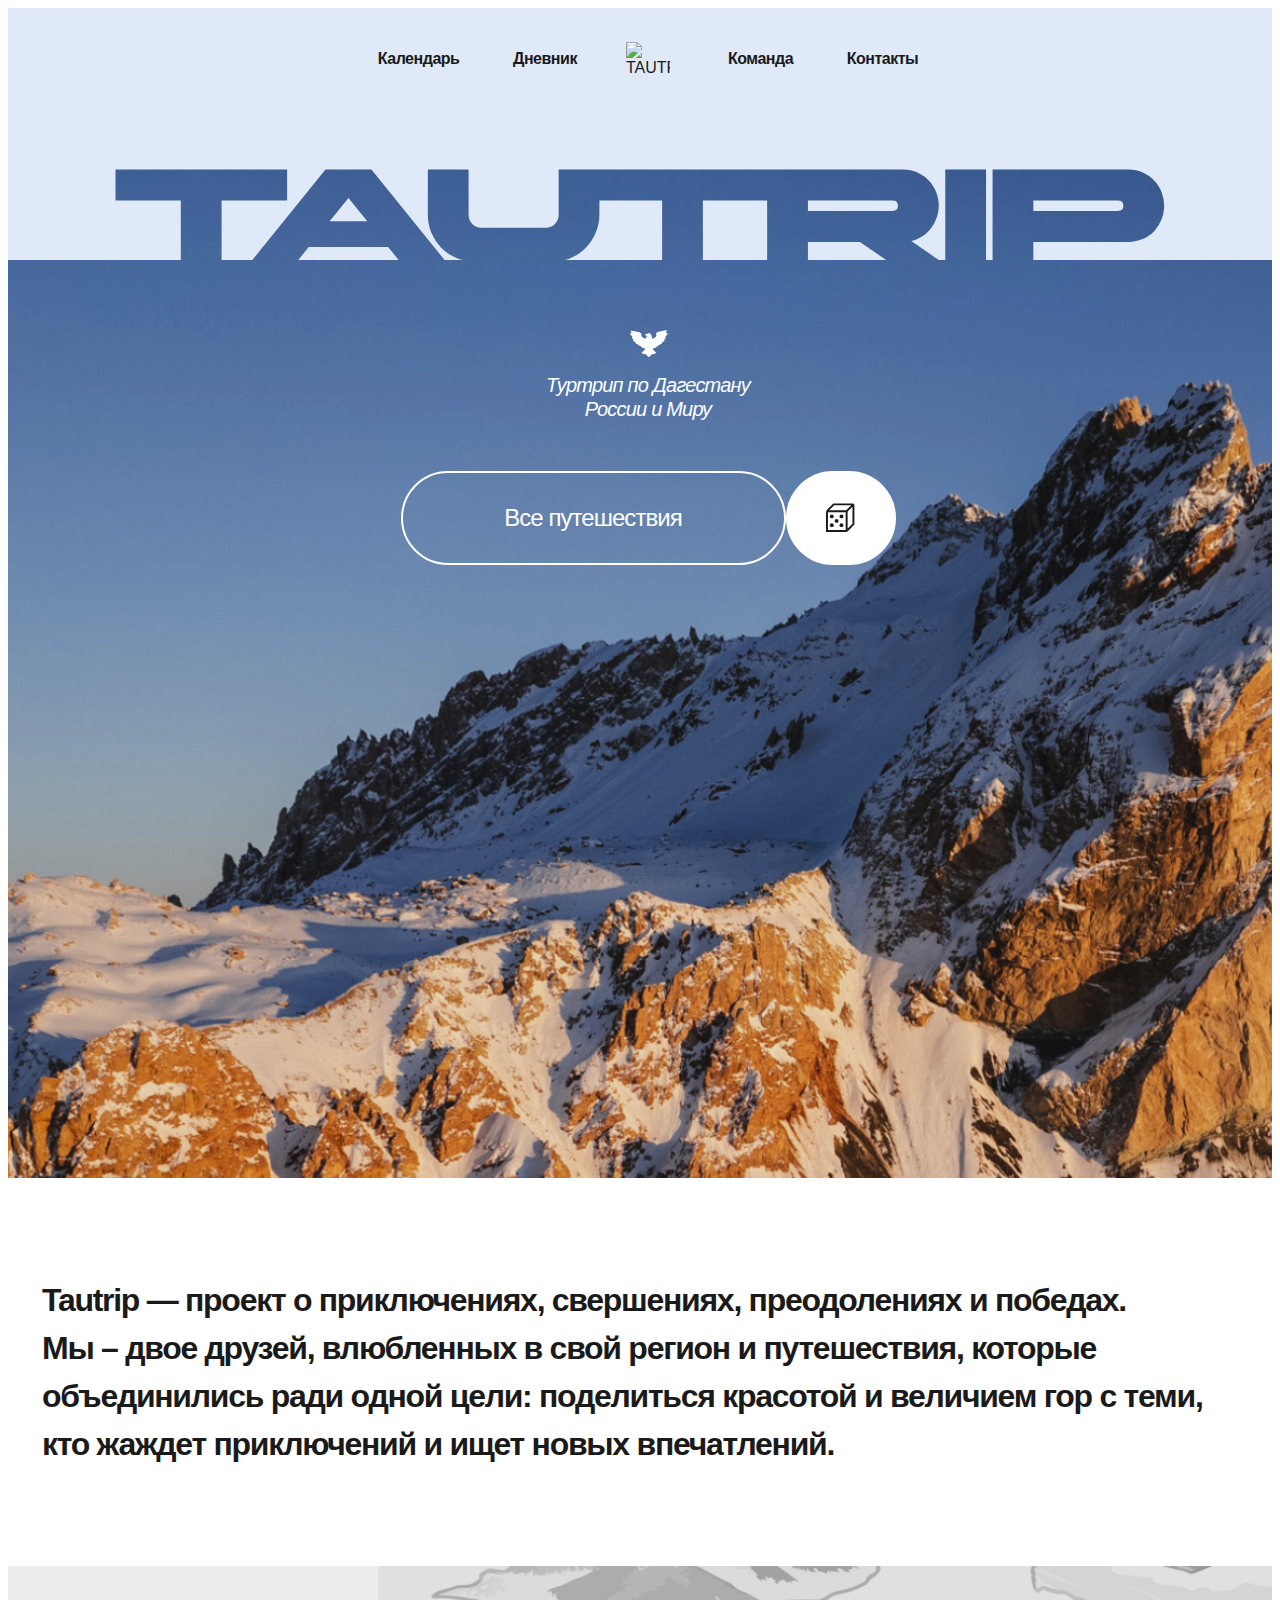
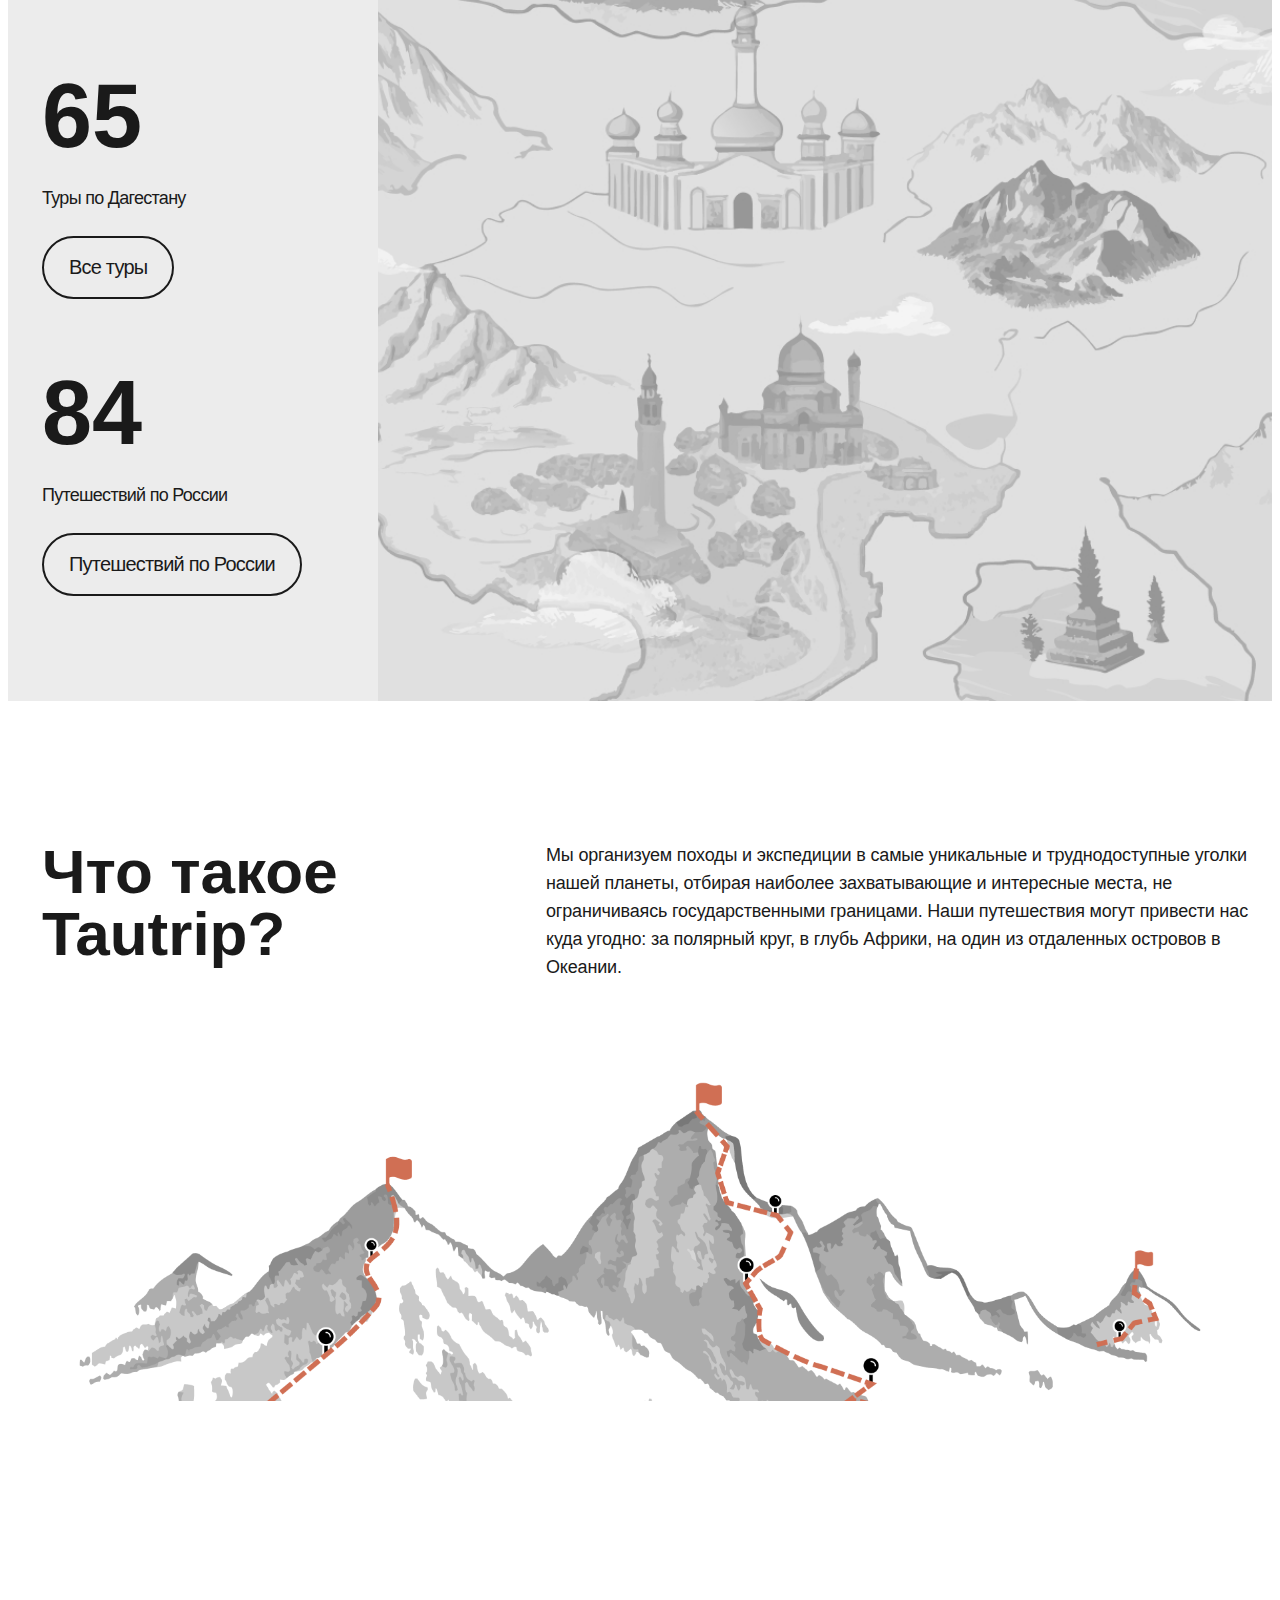
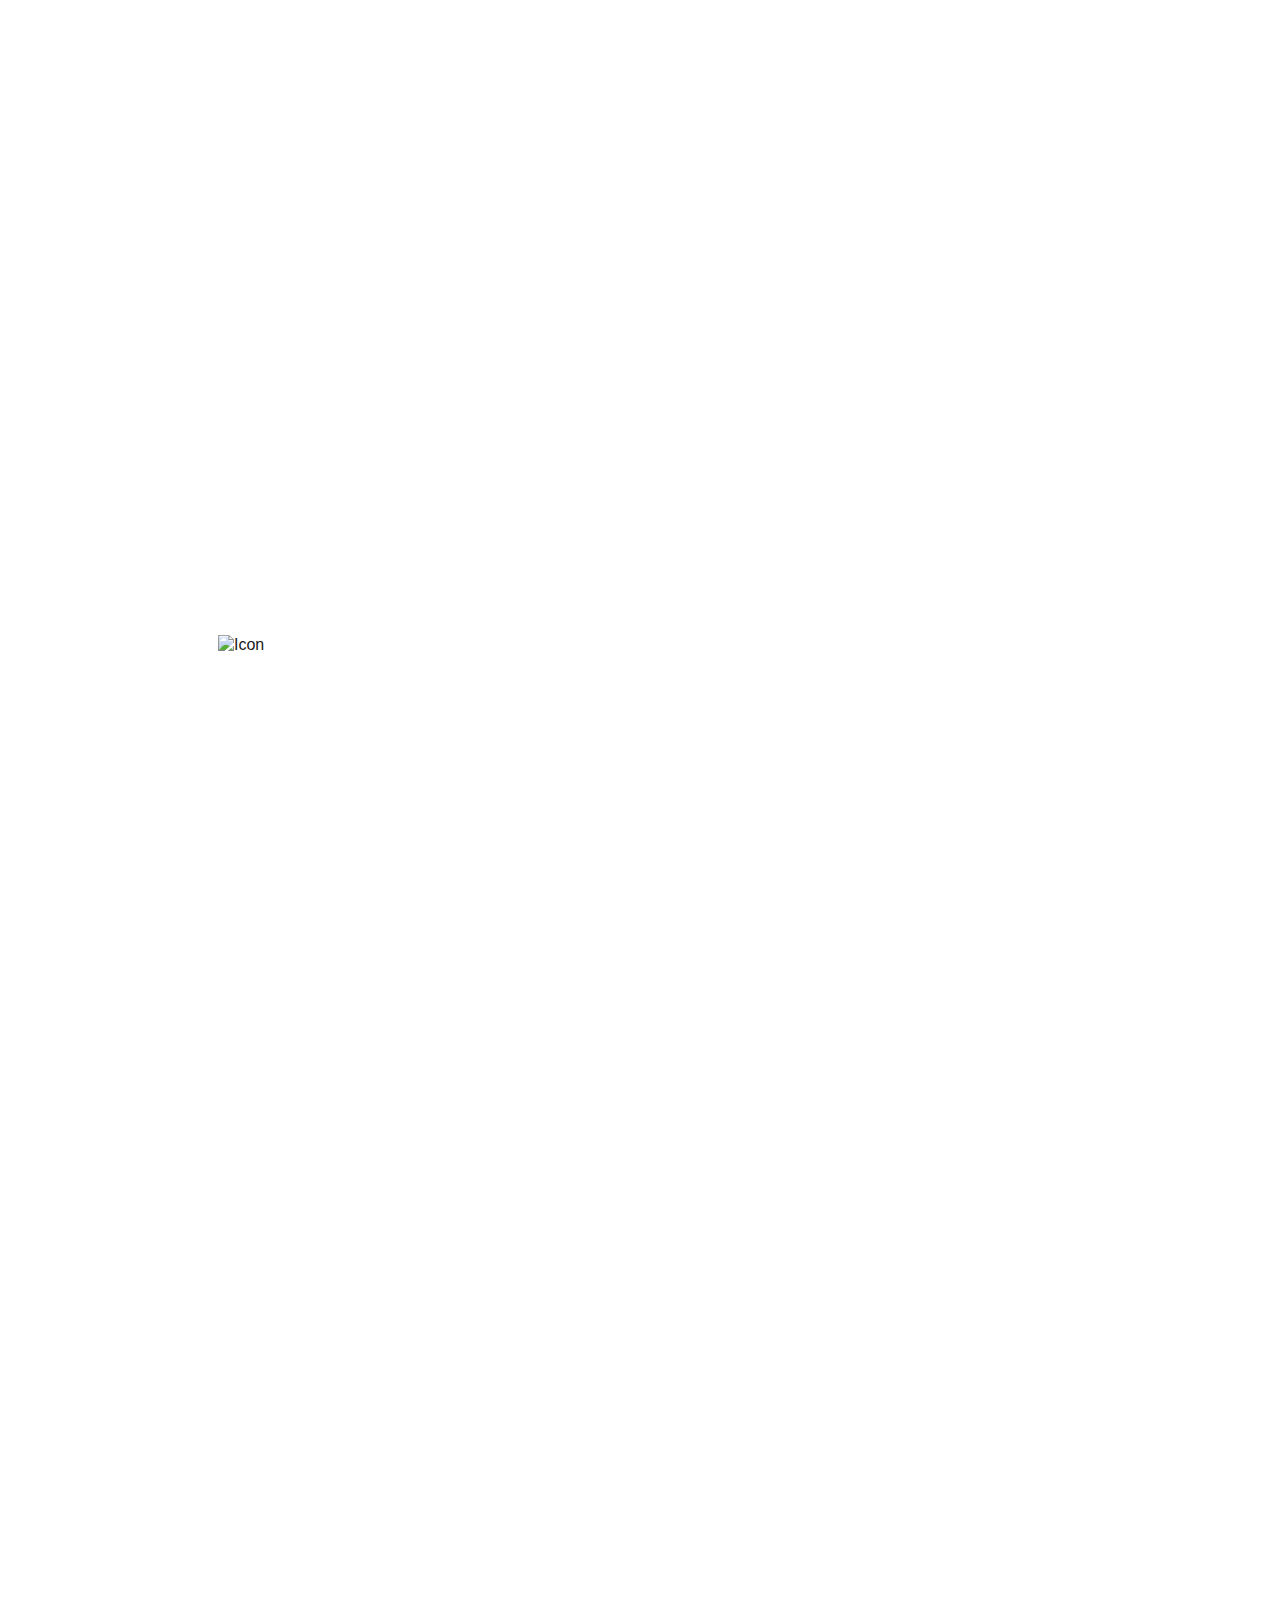
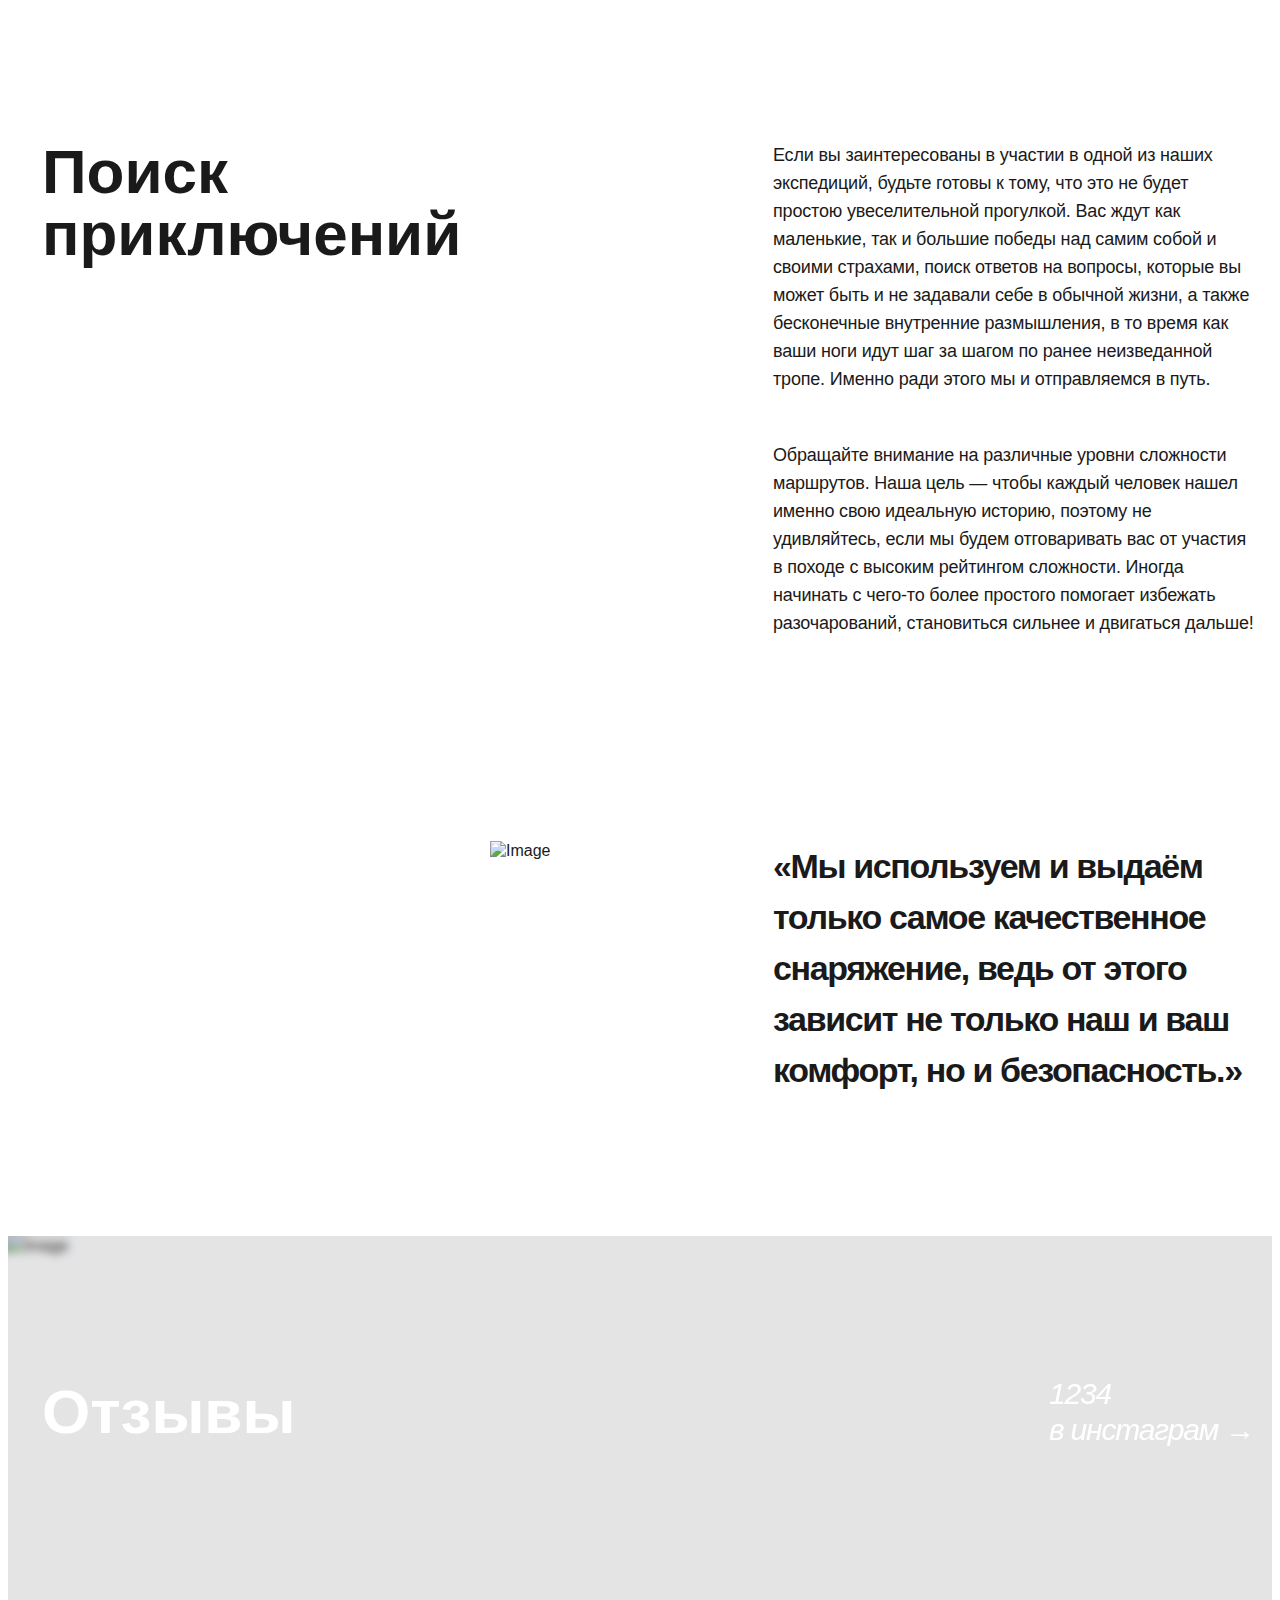
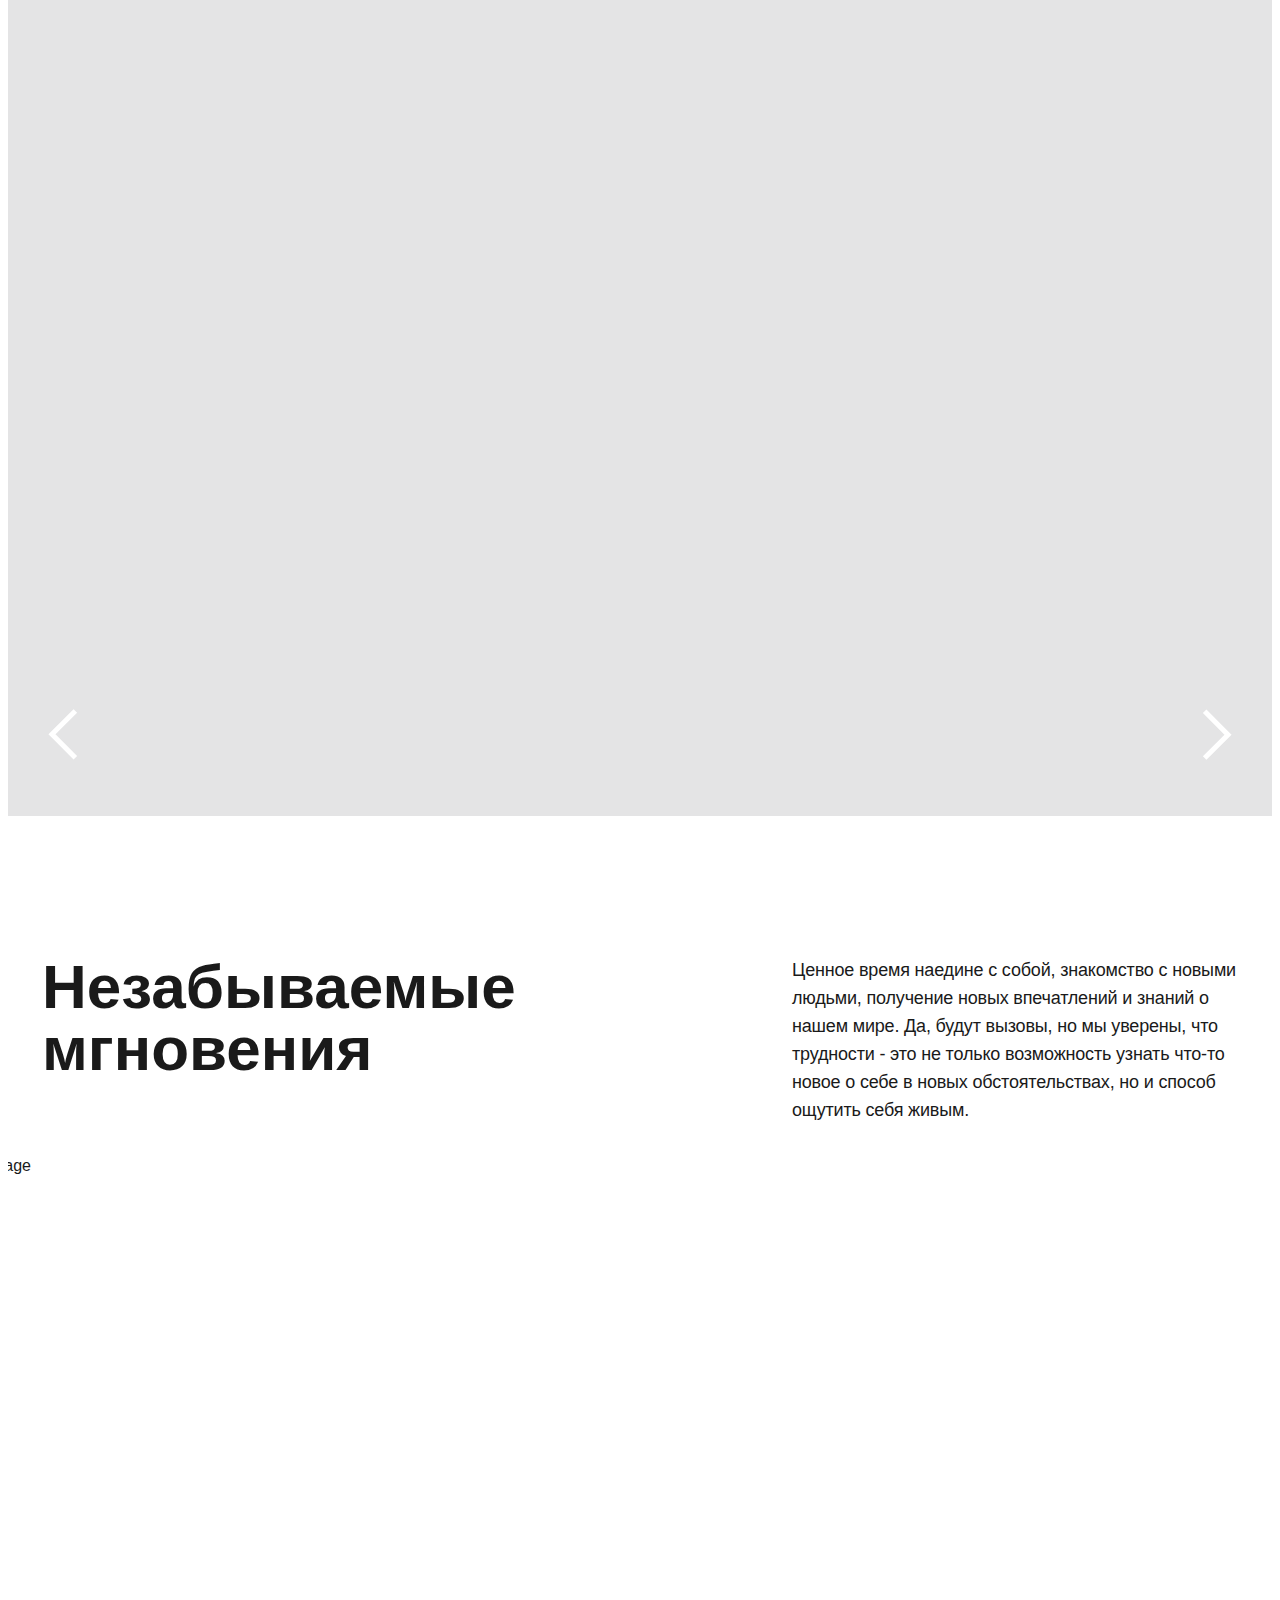
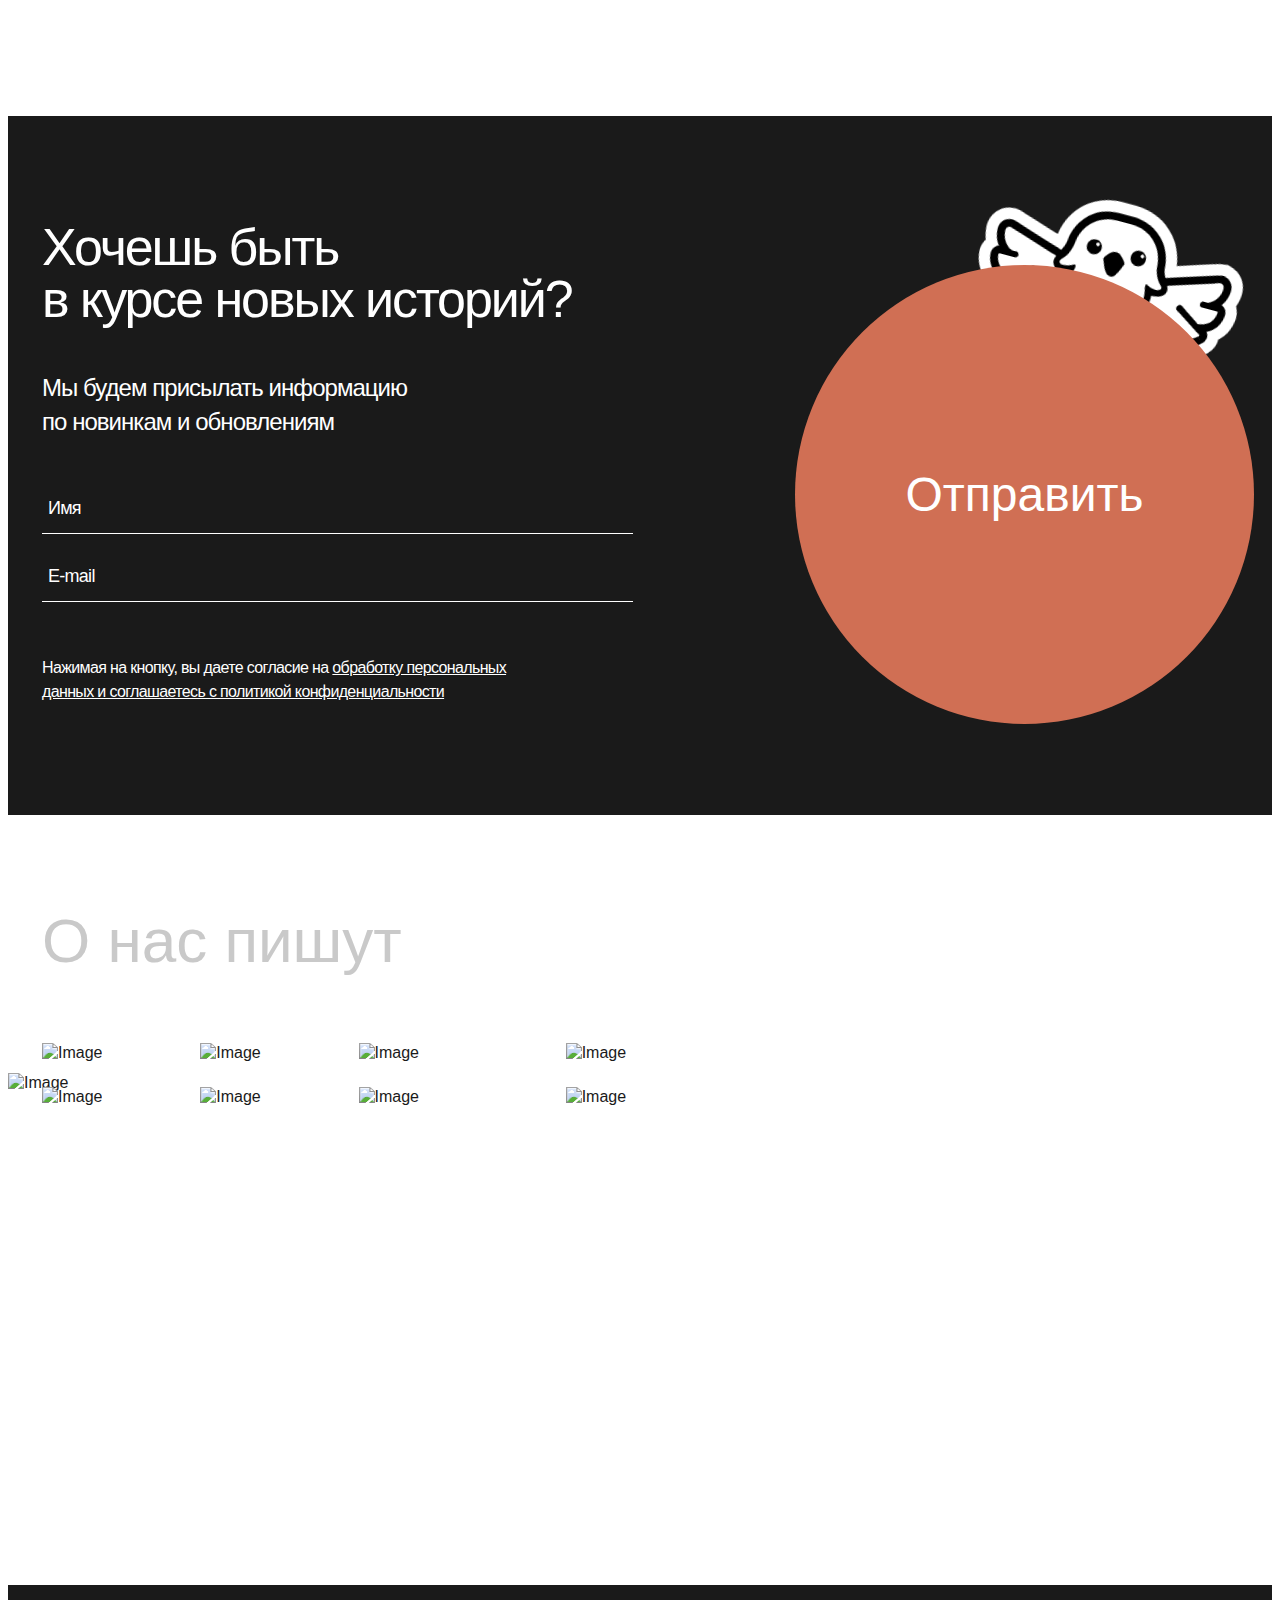
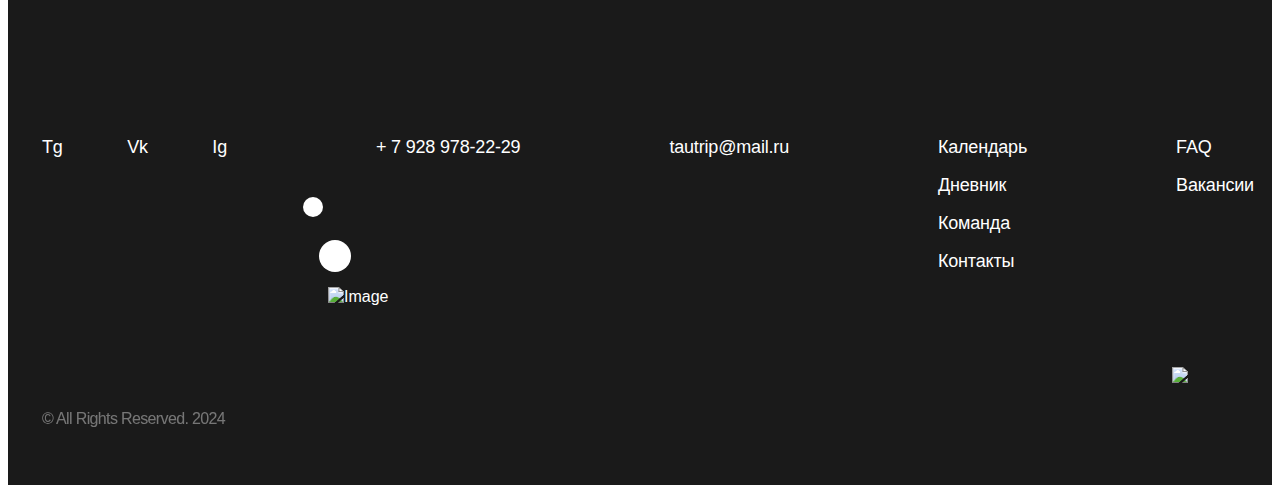
==== commit f7644ece: "fix: Improvements" ====
--- a/index.html
+++ b/index.html
@@ -38,13 +38,6 @@
 							<li class="nav__item">
 								<a href="diary.html" class="nav__link">Дневник</a>
 							</li>
-							<li class="nav__item nav__item--mobile">
-								<a href="index.html" class="nav__logotype">
-									<img src="img/logotype.svg" width="44" height="34" alt="TAUTRIP" class="default">
-									<img src="img/logotype-white.svg" width="44" height="34" alt="TAUTRIP" class="white">
-									<img src="img/logotype-gray.svg" width="44" height="34" alt="TAUTRIP" class="gray">
-								</a>
-							</li>
 							<li class="nav__item">
 								<a href="team.html" class="nav__link">Команда</a>
 							</li>
@@ -53,6 +46,11 @@
 							</li>
 						</ul>
 					</nav>
+					<a href="index.html" class="header__logotype">
+						<img src="img/logotype.svg" width="44" height="34" alt="TAUTRIP" class="default">
+						<img src="img/logotype-white.svg" width="44" height="34" alt="TAUTRIP" class="white">
+						<img src="img/logotype-gray.svg" width="44" height="34" alt="TAUTRIP" class="gray">
+					</a>
 					<button class="hamburger" id="hamburger-toggle" aria-label="Меню">
 						<span class="hamburger__inner"></span>
 						<span class="hamburger__inner"></span>
@@ -470,6 +468,35 @@
 		<!-- end of footer -->
 	</div>
 	<!-- end of wrapper -->
+	<!-- menu -->
+	<div class="menu" id="menu">
+		<div class="menu__wrap">
+			<nav class="menu__nav">
+				<ul class="menu__list">
+					<li class="menu__item">
+						<a href="calendar.html" class="menu__link">Календарь</a>
+					</li>
+					<li class="menu__item">
+						<a href="diary.html" class="menu__link">Дневник</a>
+					</li>
+					<li class="menu__item">
+						<a href="team.html" class="menu__link">Команда</a>
+					</li>
+					<li class="menu__item">
+						<a href="contacts.html" class="menu__link">Контакты</a>
+					</li>
+				</ul>
+			</nav>
+			<picture class="menu__img">
+				<img src="img/sticker-eaglet.svg" alt="Image">
+			</picture>
+			<div class="menu__decor">
+				<img src="img/tautrip-transparent.svg" alt="Image" class="default">
+				<img src="img/tautrip-white.svg" alt="Image" class="white">
+			</div>
+		</div>
+	</div>
+	<!-- end of menu -->
 	<!-- scripts -->
 	<script src="js/vendor.min.js"></script>
 	<script src="js/app.min.js"></script>
--- a/css/app.min.css
+++ b/css/app.min.css
@@ -258,36 +258,45 @@
 
 .header {
   position: relative;
-  z-index: 100;
+  z-index: 500;
   padding: 34px 0;
+}
+.header--white .header__logotype .default {
+  opacity: 0;
+  pointer-events: none;
+}
+.header--white .header__logotype .white {
+  opacity: 1;
+  pointer-events: auto;
 }
 .header--white .nav__link {
   color: #FFFFFF;
 }
-.header--white .nav__logotype .default {
+.header--white .hamburger__inner {
+  background: #FFFFFF;
+}
+.header--gray .header__logotype .default {
   opacity: 0;
   pointer-events: none;
 }
-.header--white .nav__logotype .white {
+.header--gray .header__logotype .gray {
   opacity: 1;
   pointer-events: auto;
 }
-.header--white .hamburger__inner {
-  background: #FFFFFF;
-}
 .header--gray .nav__link {
   color: #444749;
 }
-.header--gray .nav__logotype .default {
+.header--gray .hamburger__inner {
+  background: #444749;
+}
+.header.is--menu .header__logotype .default,
+.header.is--menu .header__logotype .gray {
   opacity: 0;
   pointer-events: none;
 }
-.header--gray .nav__logotype .gray {
+.header.is--menu .header__logotype .white {
   opacity: 1;
   pointer-events: auto;
-}
-.header--gray .hamburger__inner {
-  background: #444749;
 }
 @media screen and (min-width: 744px) and (max-width: 1023px) {
   .header {
@@ -316,11 +325,60 @@
   -webkit-box-pack: center;
       -ms-flex-pack: center;
           justify-content: center;
-  width: 100%;
+  min-height: 34px;
+  width: 100%;
+}
+@media screen and (min-width: 430px) and (max-width: 743px) {
+  .header__wrapper {
+    min-height: 47px;
+  }
 }
 @media screen and (min-width: 744px) and (max-width: 1023px) {
   .header__nav {
     width: 100%;
+  }
+}
+@media screen and (max-width: 743px) {
+  .header__nav {
+    display: none;
+  }
+}
+.header__logotype {
+  position: absolute;
+  left: 50%;
+  z-index: 1;
+  -webkit-transform: translate(-50%, 0);
+      -ms-transform: translate(-50%, 0);
+          transform: translate(-50%, 0);
+  display: block;
+  overflow: hidden;
+  min-width: 44px;
+  width: 44px;
+  height: 34px;
+}
+.header__logotype img {
+  position: absolute;
+  top: 0;
+  left: 0;
+  z-index: 1;
+  display: block;
+  width: 100%;
+  height: 100%;
+  -o-object-fit: contain;
+     object-fit: contain;
+  -webkit-transition: all 0.25s ease-in-out;
+  transition: all 0.25s ease-in-out;
+}
+.header__logotype .white,
+.header__logotype .gray {
+  opacity: 0;
+  pointer-events: none;
+}
+@media screen and (min-width: 430px) and (max-width: 743px) {
+  .header__logotype {
+    min-width: 61px;
+    width: 61px;
+    height: 47px;
   }
 }
 
@@ -343,13 +401,16 @@
     width: 100%;
   }
 }
-@media screen and (max-width: 743px) {
-  .nav__item:not(.nav__item--mobile) {
-    display: none;
-  }
-}
 .nav__item + .nav__item {
   margin-left: 53.5px;
+}
+.nav__item + .nav__item:nth-child(3) {
+  margin-left: 151px;
+}
+@media screen and (min-width: 744px) and (max-width: 1023px) {
+  .nav__item + .nav__item:nth-child(3) {
+    margin-left: 200px;
+  }
 }
 @media screen and (max-width: 743px) {
   .nav__item + .nav__item {
@@ -369,38 +430,6 @@
 @media screen and (hover: hover) {
   .nav__link:hover {
     color: #D06F54;
-  }
-}
-.nav__logotype {
-  position: relative;
-  z-index: 1;
-  display: block;
-  overflow: hidden;
-  min-width: 44px;
-  width: 44px;
-  height: 34px;
-}
-.nav__logotype img {
-  position: absolute;
-  top: 0;
-  left: 0;
-  z-index: 1;
-  display: block;
-  width: 100%;
-  height: 100%;
-  -o-object-fit: contain;
-     object-fit: contain;
-}
-.nav__logotype .white,
-.nav__logotype .gray {
-  opacity: 0;
-  pointer-events: none;
-}
-@media screen and (min-width: 430px) and (max-width: 743px) {
-  .nav__logotype {
-    min-width: 61px;
-    width: 61px;
-    height: 47px;
   }
 }
 
@@ -423,6 +452,26 @@
   -webkit-transition: all 0.25s ease-in-out;
   transition: all 0.25s ease-in-out;
 }
+.hamburger.is--active .hamburger__inner {
+  background: #FFFFFF;
+}
+.hamburger.is--active .hamburger__inner:first-child {
+  top: 17px;
+  -webkit-transform: rotate(-45deg);
+      -ms-transform: rotate(-45deg);
+          transform: rotate(-45deg);
+  width: 26px;
+}
+.hamburger.is--active .hamburger__inner:nth-child(2) {
+  opacity: 0;
+}
+.hamburger.is--active .hamburger__inner:last-child {
+  top: 17px;
+  -webkit-transform: rotate(45deg);
+      -ms-transform: rotate(45deg);
+          transform: rotate(45deg);
+  width: 26px;
+}
 @media screen and (min-width: 744px) {
   .hamburger {
     display: none;
@@ -442,6 +491,8 @@
   display: block;
   height: 2px;
   background: #1A1A1A;
+  -webkit-transition: all 0.25s ease-in-out;
+  transition: all 0.25s ease-in-out;
 }
 .hamburger__inner:first-child {
   top: 7px;
@@ -470,6 +521,184 @@
   .hamburger__inner:last-child {
     top: 19px;
     width: 9px;
+  }
+}
+
+.menu {
+  position: fixed;
+  top: 0;
+  right: 0;
+  left: 0;
+  z-index: 490;
+  -webkit-transform: translate(0, -104%);
+      -ms-transform: translate(0, -104%);
+          transform: translate(0, -104%);
+  display: block;
+  overflow: hidden;
+  width: 100%;
+  visibility: hidden;
+  pointer-events: none;
+  -webkit-transition: all 0.45s ease-in-out;
+  transition: all 0.45s ease-in-out;
+}
+.menu::before {
+  content: "";
+  position: absolute;
+  top: 0;
+  right: 0;
+  left: 0;
+  z-index: -1;
+  display: block;
+  width: 100%;
+  height: calc(100dvh - 158px);
+  background: #1A1A1A;
+}
+.menu.is--active {
+  -webkit-transform: translate(0, 0);
+      -ms-transform: translate(0, 0);
+          transform: translate(0, 0);
+  visibility: visible;
+  pointer-events: auto;
+}
+.menu.is--active .menu__nav {
+  -webkit-transform: translate(0, 0);
+      -ms-transform: translate(0, 0);
+          transform: translate(0, 0);
+  opacity: 1;
+  -webkit-transition: all 0.25s ease-in-out 0.4s;
+  transition: all 0.25s ease-in-out 0.4s;
+}
+.menu.is--active .menu__img {
+  -webkit-transform: rotate(165deg) translate(0, 0);
+      -ms-transform: rotate(165deg) translate(0, 0);
+          transform: rotate(165deg) translate(0, 0);
+  opacity: 1;
+  -webkit-transition: all 0.25s ease-in-out 0.4s;
+  transition: all 0.25s ease-in-out 0.4s;
+}
+.menu.is--active .menu__decor .white {
+  opacity: 1;
+  pointer-events: auto;
+  -webkit-transition: all 0.25s ease-in-out 0.4s;
+  transition: all 0.25s ease-in-out 0.4s;
+}
+@media screen and (min-width: 768px) {
+  .menu {
+    display: none;
+  }
+}
+@media screen and (max-width: 429px) {
+  .menu::before {
+    height: calc(100dvh - 118px);
+  }
+}
+.menu__wrap {
+  min-height: 100dvh;
+  padding: 130px 20px 0;
+}
+@media screen and (max-width: 429px) {
+  .menu__wrap {
+    padding: 96px 16px 0;
+  }
+}
+.menu__nav {
+  -webkit-transform: translate(0, -20px);
+      -ms-transform: translate(0, -20px);
+          transform: translate(0, -20px);
+  opacity: 0;
+  -webkit-transition: all 0.25s ease-in-out;
+  transition: all 0.25s ease-in-out;
+}
+.menu__item + .menu__item {
+  margin-top: 36px;
+}
+@media screen and (max-width: 429px) {
+  .menu__item + .menu__item {
+    margin-top: 26px;
+  }
+}
+.menu__link {
+  display: block;
+  width: -webkit-fit-content;
+  width: -moz-fit-content;
+  width: fit-content;
+  font-size: 52px;
+  font-weight: bold;
+  line-height: 1;
+  color: #444749;
+}
+.menu__link:hover {
+  color: #444749;
+}
+@media screen and (max-width: 429px) {
+  .menu__link {
+    font-size: 36px;
+  }
+}
+.menu__img {
+  position: absolute;
+  right: -151px;
+  bottom: 87px;
+  z-index: -1;
+  -webkit-transform: rotate(165deg) translate(0, 20px);
+      -ms-transform: rotate(165deg) translate(0, 20px);
+          transform: rotate(165deg) translate(0, 20px);
+  display: block;
+  overflow: hidden;
+  width: 548px;
+  height: 445px;
+  opacity: 0;
+  -webkit-transition: all 0.25s ease-in-out;
+  transition: all 0.25s ease-in-out;
+}
+.menu__img img {
+  display: block;
+  width: 100%;
+  height: 100%;
+  -o-object-fit: contain;
+     object-fit: contain;
+}
+@media screen and (max-width: 429px) {
+  .menu__img {
+    right: -112px;
+    bottom: 60px;
+    width: 356px;
+    height: 247px;
+  }
+}
+.menu__decor {
+  position: absolute;
+  right: 0;
+  bottom: 0;
+  left: 0;
+  z-index: -1;
+  width: 100%;
+  height: 158px;
+}
+.menu__decor img {
+  position: absolute;
+  right: 0;
+  bottom: 0;
+  left: 0;
+  z-index: 1;
+  display: block;
+  width: 100%;
+  height: 100%;
+  -o-object-fit: cover;
+     object-fit: cover;
+  -o-object-position: bottom center;
+     object-position: bottom center;
+  -webkit-transition: all 0.25s ease-in-out;
+  transition: all 0.25s ease-in-out;
+}
+.menu__decor .white {
+  z-index: 5;
+  opacity: 0;
+  pointer-events: none;
+}
+@media screen and (max-width: 429px) {
+  .menu__decor {
+    height: 118px;
   }
 }
 
@@ -1073,7 +1302,7 @@
   display: block;
   overflow: hidden;
   width: 100%;
-  height: 252px;
+  height: 292px;
 }
 .main__top img {
   position: absolute;
@@ -1089,6 +1318,11 @@
      object-fit: cover;
   -o-object-position: bottom center;
      object-position: bottom center;
+}
+@media screen and (min-width: 1200px) and (max-width: 1919px) {
+  .main__top {
+    height: 252px;
+  }
 }
 @media screen and (min-width: 1024px) and (max-width: 1199px) {
   .main__top {
@@ -2876,6 +3110,14 @@
     width: 33.333333333%;
   }
 }
+@media screen and (min-width: 744px) {
+  .diary__item:nth-child(3n) {
+    -webkit-box-orient: vertical;
+    -webkit-box-direction: reverse;
+        -ms-flex-direction: column-reverse;
+            flex-direction: column-reverse;
+  }
+}
 @media screen and (min-width: 744px) and (max-width: 1023px) {
   .diary__item {
     width: 50%;
@@ -3004,14 +3246,6 @@
   -webkit-box-direction: normal;
       -ms-flex-direction: column;
           flex-direction: column;
-}
-@media screen and (min-width: 744px) {
-  .diary-card--reverse {
-    -webkit-box-orient: vertical;
-    -webkit-box-direction: reverse;
-        -ms-flex-direction: column-reverse;
-            flex-direction: column-reverse;
-  }
 }
 @media screen and (max-width: 743px) {
   .diary-card {
@@ -4814,6 +5048,17 @@
   }
 }
 
+@media screen and (max-width: 743px) {
+  .calendar-list__wrapper {
+    overflow: hidden;
+    max-height: var(--height);
+    -webkit-transition: all 0.25s ease-in-out;
+    transition: all 0.25s ease-in-out;
+  }
+  .calendar-list__wrapper.is--open {
+    max-height: var(--maxHeight);
+  }
+}
 .calendar-list__item {
   display: -webkit-box;
   display: -ms-flexbox;
@@ -4876,13 +5121,24 @@
     margin-left: 0;
   }
 }
+.calendar-list__rating {
+  display: block;
+  overflow: hidden;
+  min-width: 152px;
+  width: 152px;
+  height: 28px;
+}
+.calendar-list__rating img {
+  display: block;
+  width: 100%;
+  height: 100%;
+  -o-object-fit: contain;
+     object-fit: contain;
+}
 @media screen and (max-width: 743px) {
   .calendar-list__rating {
     margin-right: auto;
     margin-left: auto;
-    width: -webkit-fit-content;
-    width: -moz-fit-content;
-    width: fit-content;
   }
 }
 .calendar-list__date {
@@ -4945,7 +5201,7 @@
   line-height: 1.5;
   letter-spacing: -0.04em;
 }
-@media screen and (min-width: 1024px) {
+@media screen and (min-width: 744px) {
   .calendar-list__more {
     display: none;
   }
@@ -5422,7 +5678,10 @@
     display: none;
   }
 }
-.equipment__list-item {
+.equipment__content {
+  width: 100%;
+}
+.equipment__content ul > li {
   display: block;
   width: 100%;
   font-size: 18px;
@@ -5430,7 +5689,7 @@
   line-height: 1.5555555556;
   letter-spacing: -0.01em;
 }
-.equipment__list-item ul li {
+.equipment__content ul > li ul li {
   position: relative;
   z-index: 1;
   display: block;
@@ -5443,7 +5702,7 @@
   line-height: 1.5555555556;
   letter-spacing: -0.01em;
 }
-.equipment__list-item ul li::before {
+.equipment__content ul > li ul li::before {
   content: "";
   position: absolute;
   top: 8px;
@@ -5456,7 +5715,12 @@
   background: #1A1A1A;
   border-radius: 50%;
 }
-.equipment__list-item + .equipment__list-item {
+.equipment__content ul > li ul li + li {
+  margin-top: 0;
+  padding-top: 0;
+  border-top: none;
+}
+.equipment__content ul > li + li {
   margin-top: 10px;
   padding-top: 10px;
   border-top: 1px solid #1A1A1A;
@@ -5648,7 +5912,10 @@
     display: none;
   }
 }
-.cost__list-item {
+.cost__content {
+  width: 100%;
+}
+.cost__content ul > li {
   display: block;
   width: 100%;
   font-size: 18px;
@@ -5656,7 +5923,7 @@
   line-height: 1.5555555556;
   letter-spacing: -0.01em;
 }
-.cost__list-item ul li {
+.cost__content ul > li ul li {
   position: relative;
   z-index: 1;
   display: block;
@@ -5669,7 +5936,7 @@
   line-height: 1.5555555556;
   letter-spacing: -0.01em;
 }
-.cost__list-item ul li::before {
+.cost__content ul > li ul li::before {
   content: "";
   position: absolute;
   top: 8px;
@@ -5682,7 +5949,12 @@
   background: #1A1A1A;
   border-radius: 50%;
 }
-.cost__list-item + .cost__list-item {
+.cost__content ul > li ul li + li {
+  margin-top: 0;
+  padding-top: 0;
+  border-top: none;
+}
+.cost__content ul > li + li {
   margin-top: 10px;
   padding-top: 10px;
   border-top: 1px solid #1A1A1A;
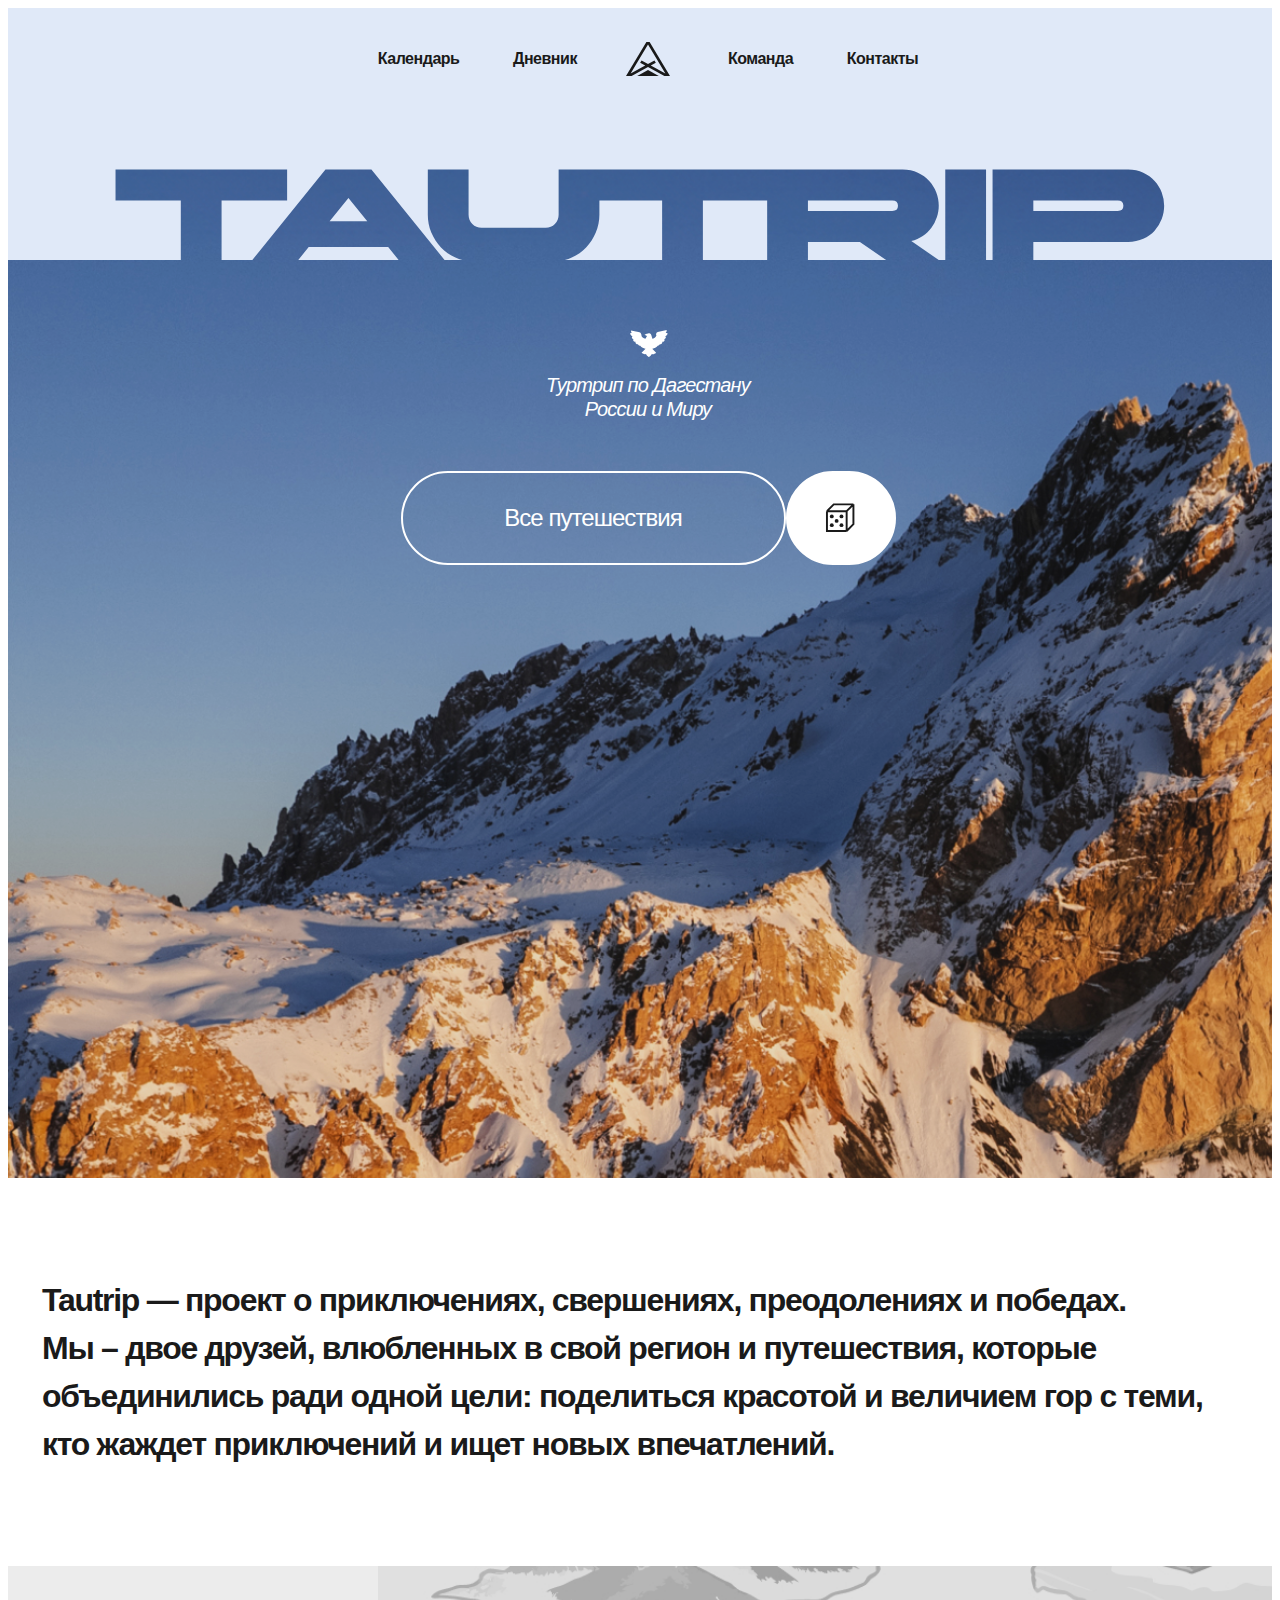
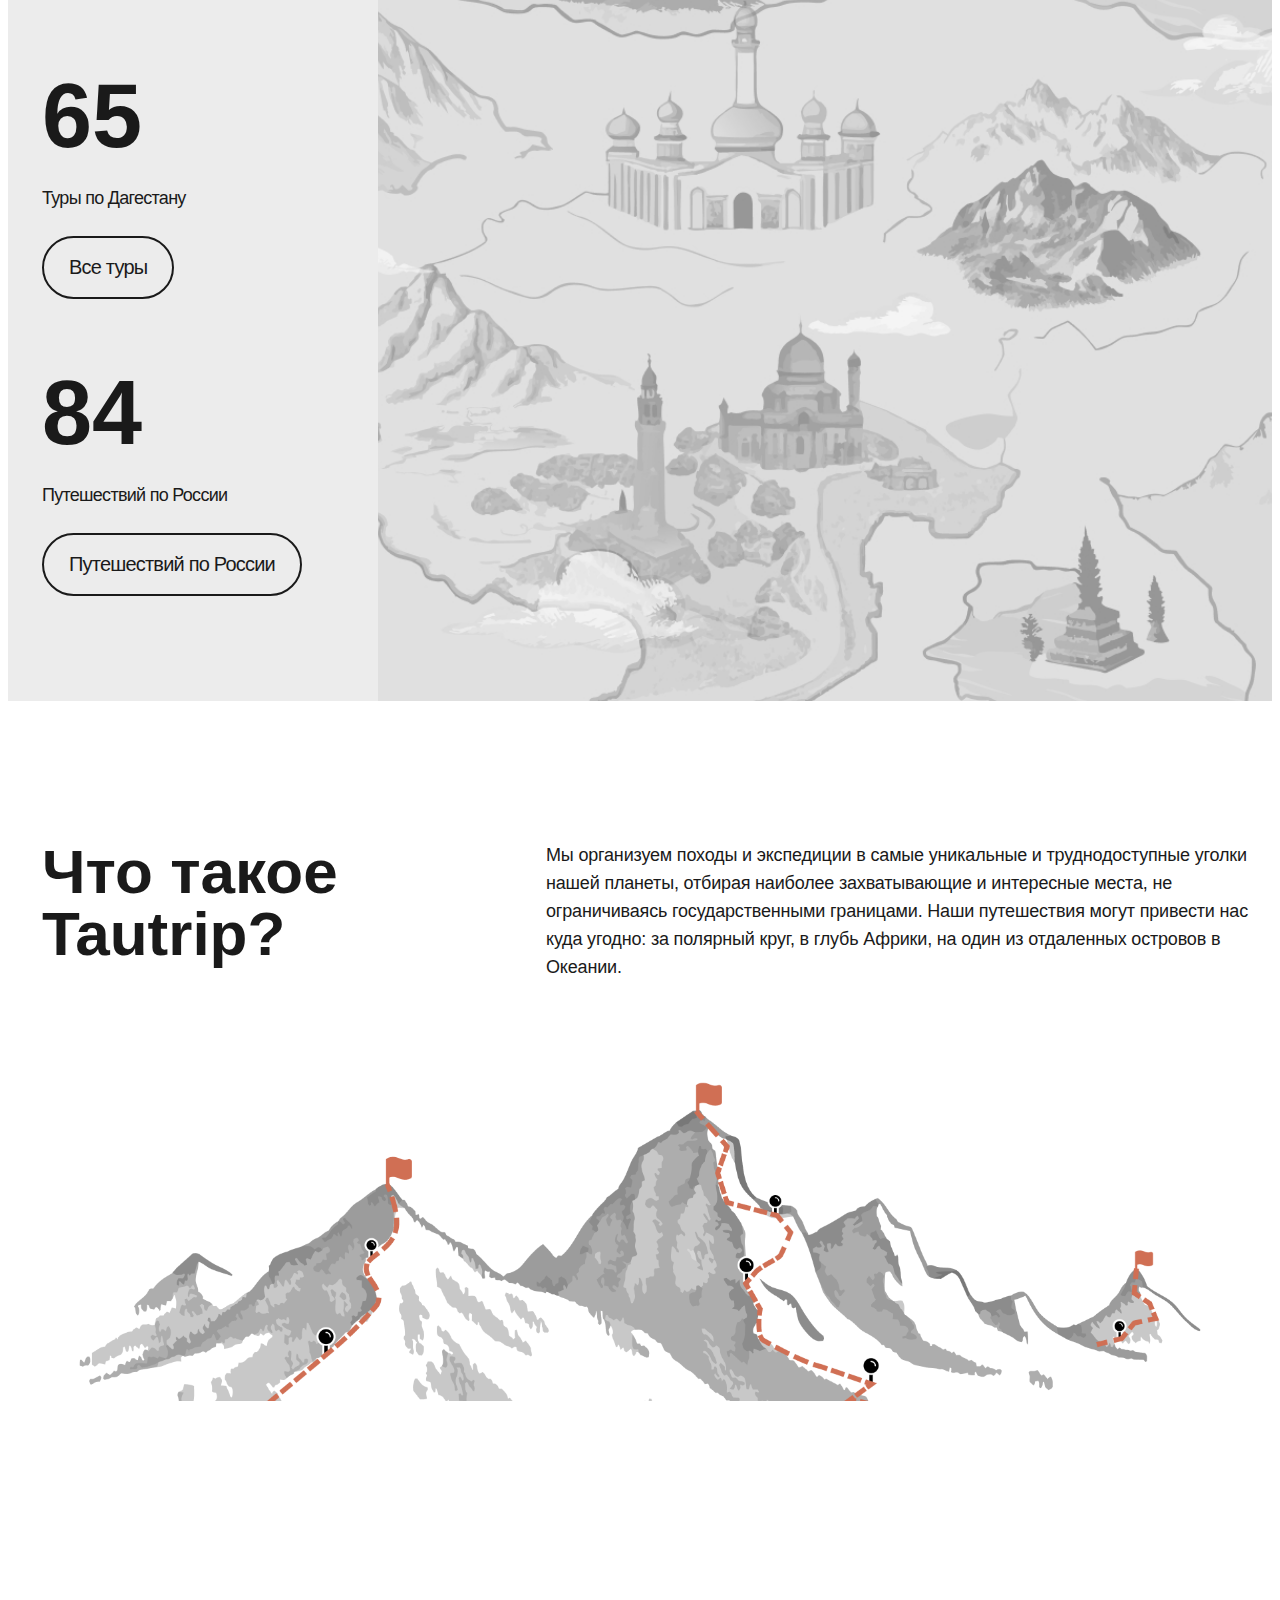
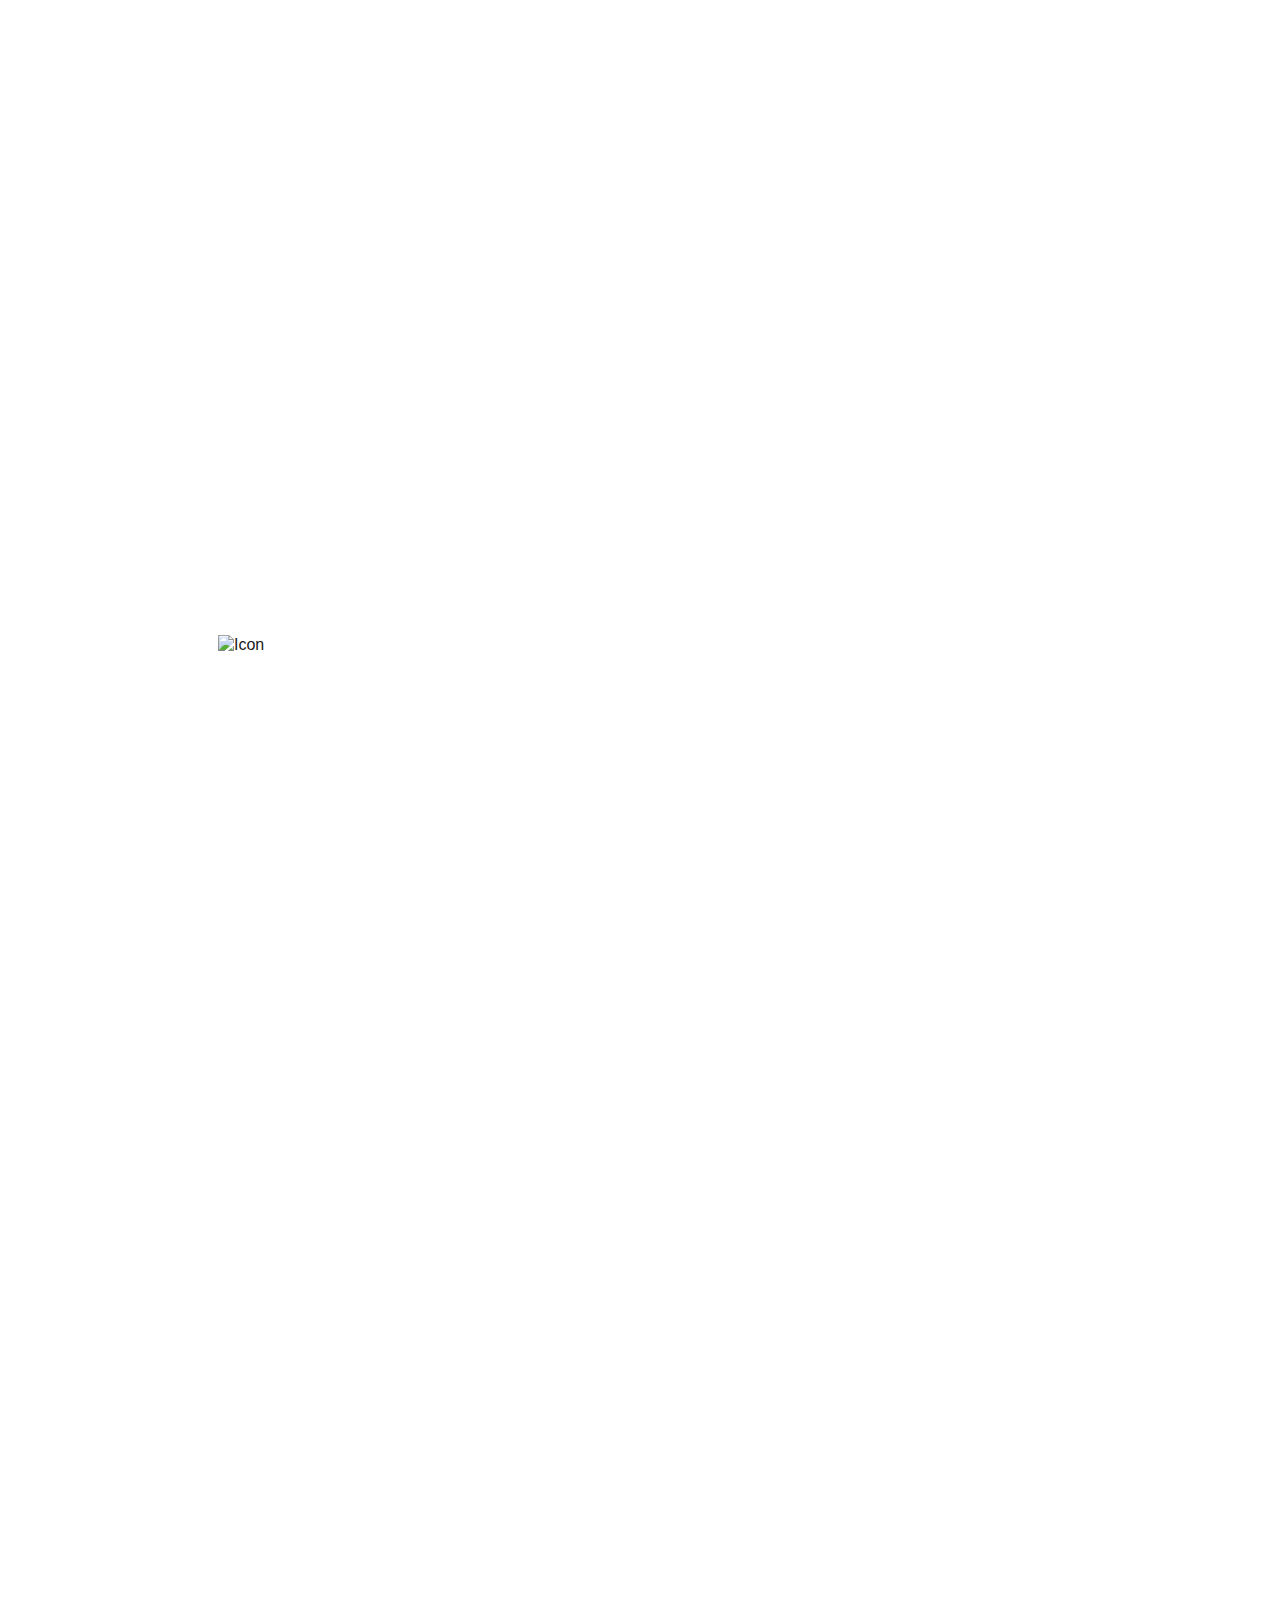
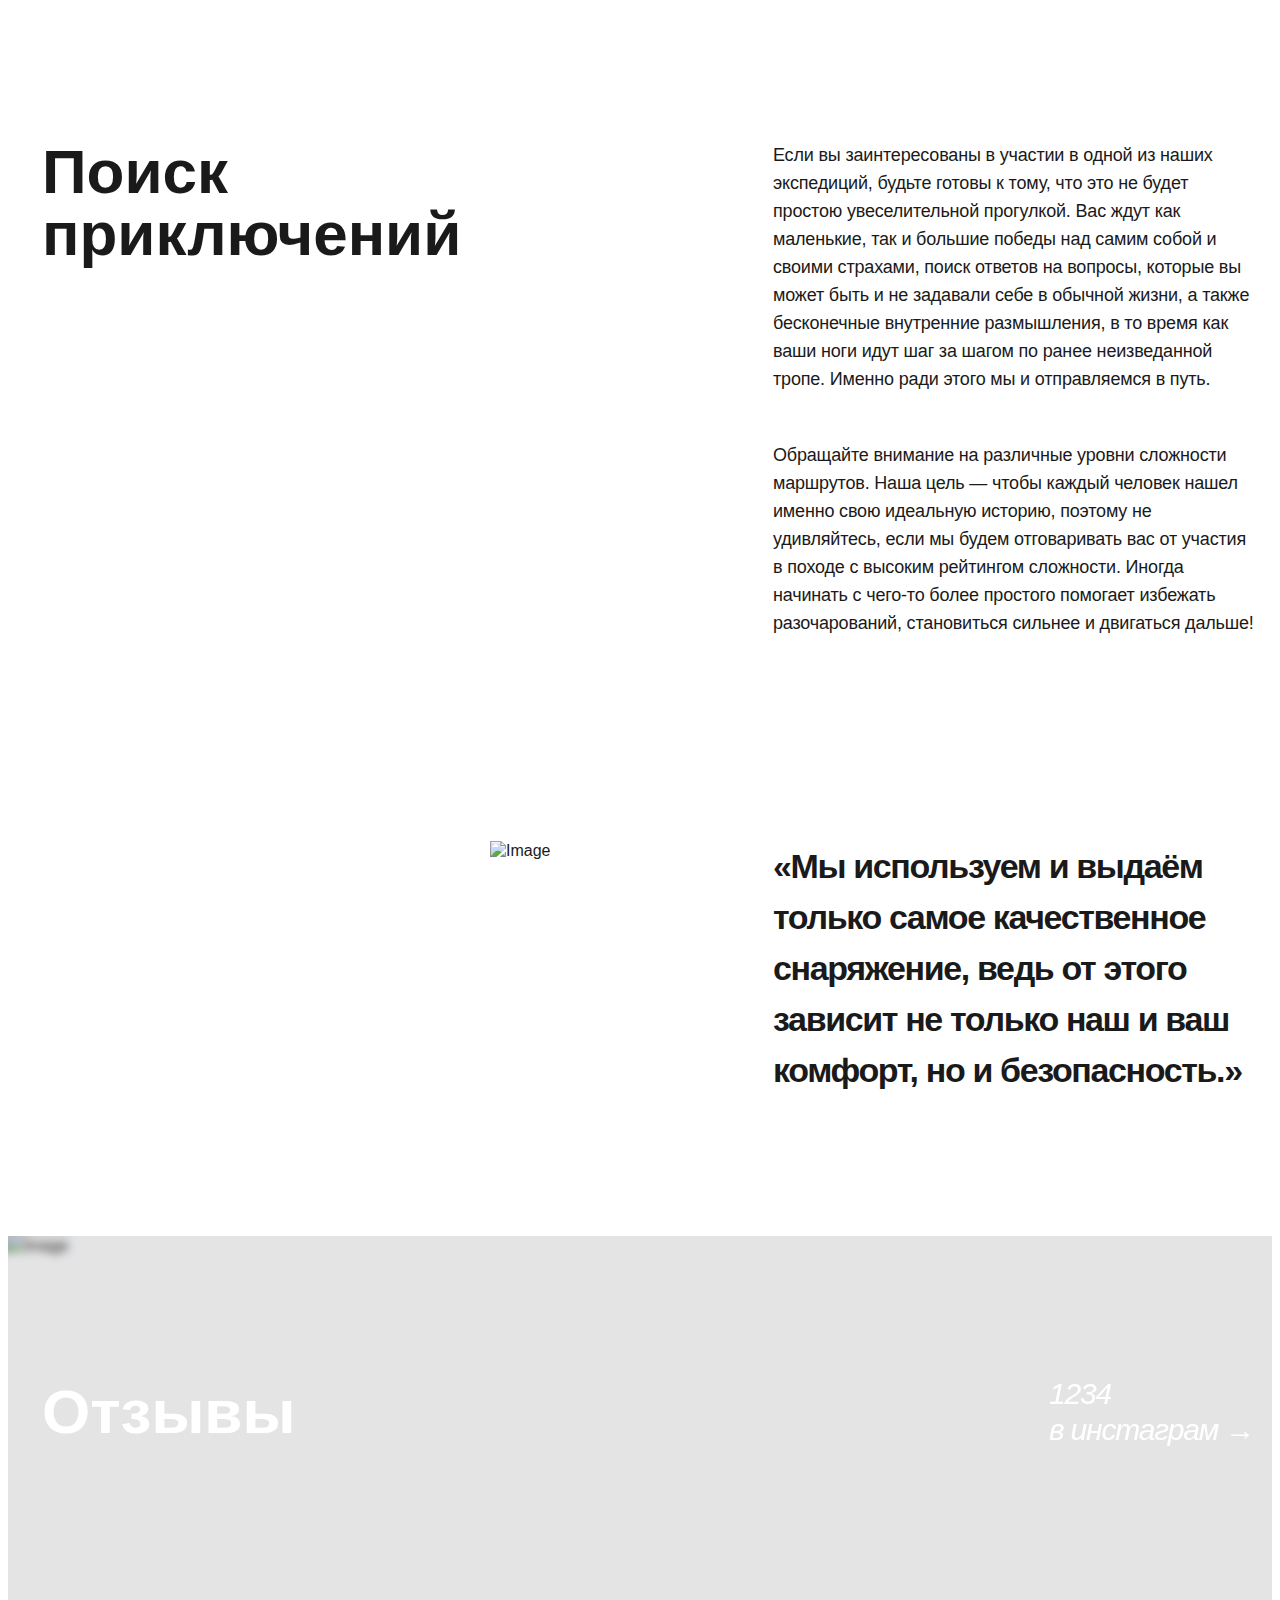
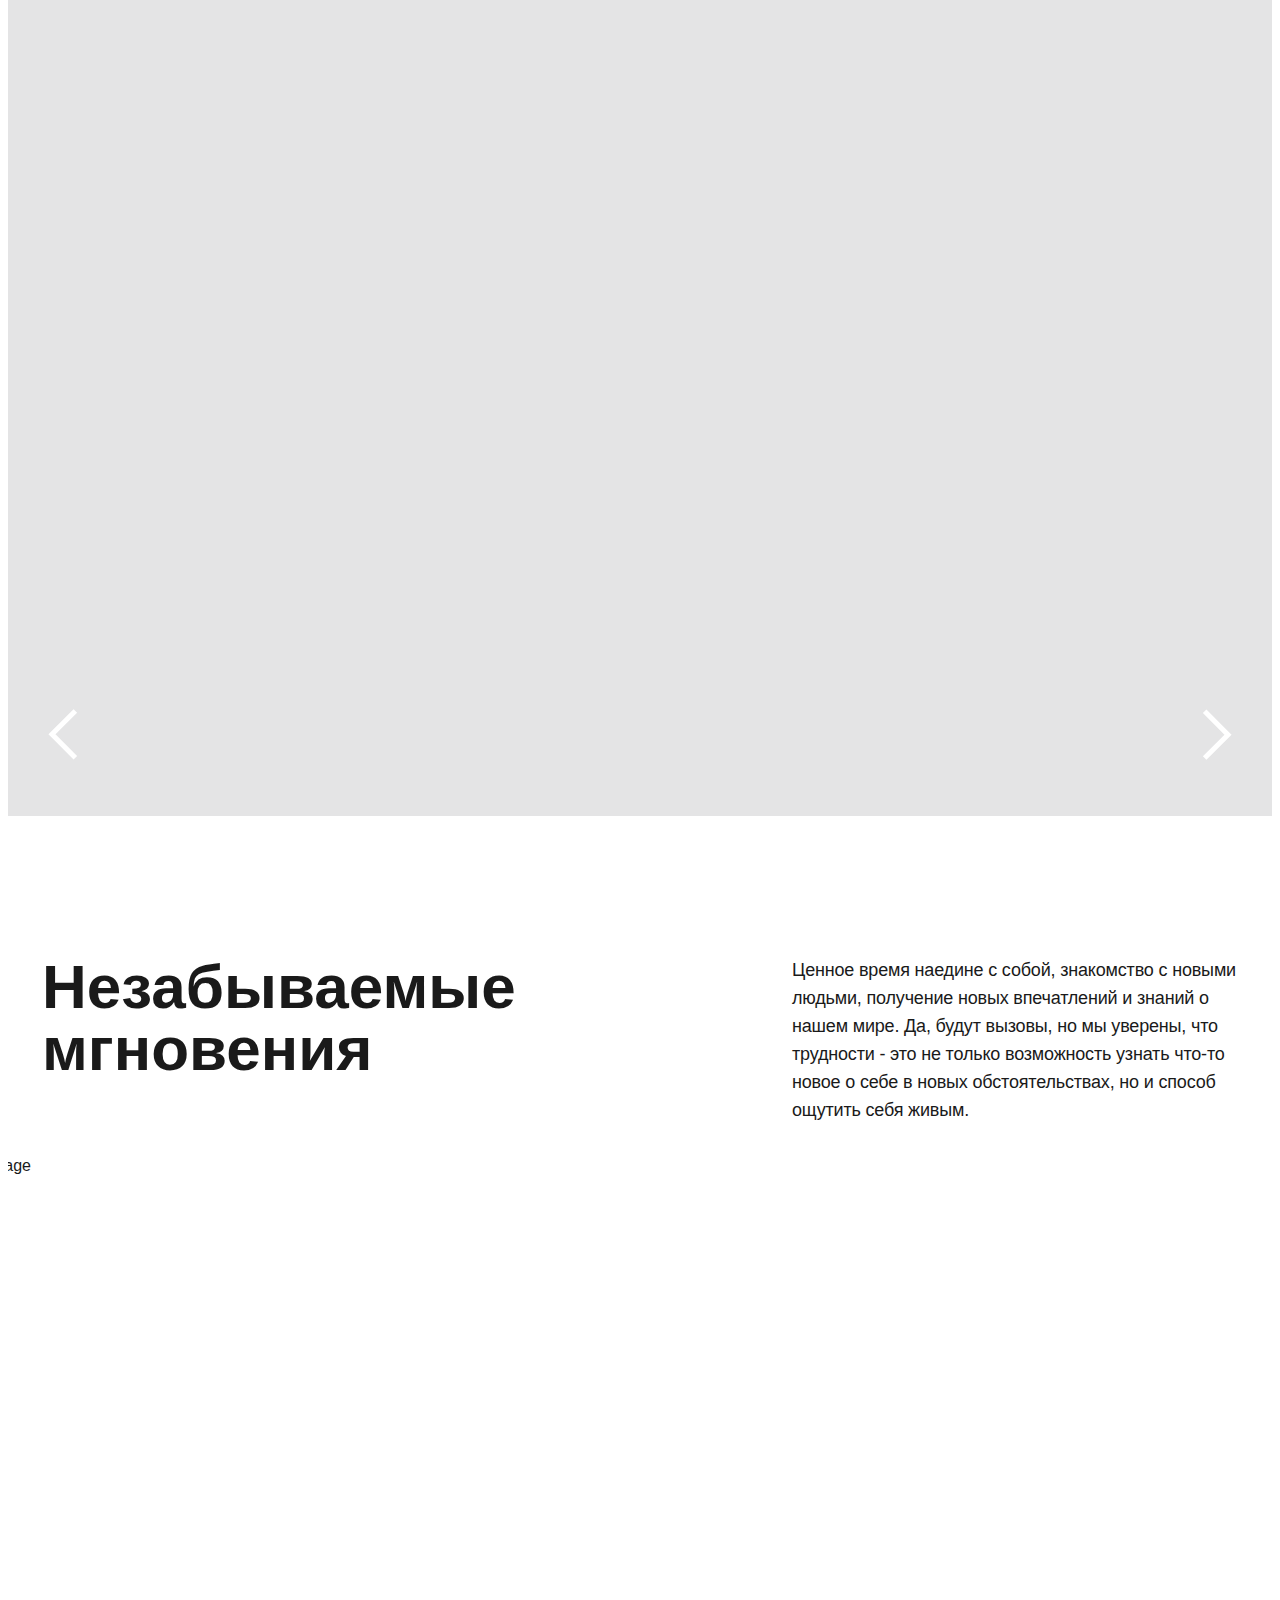
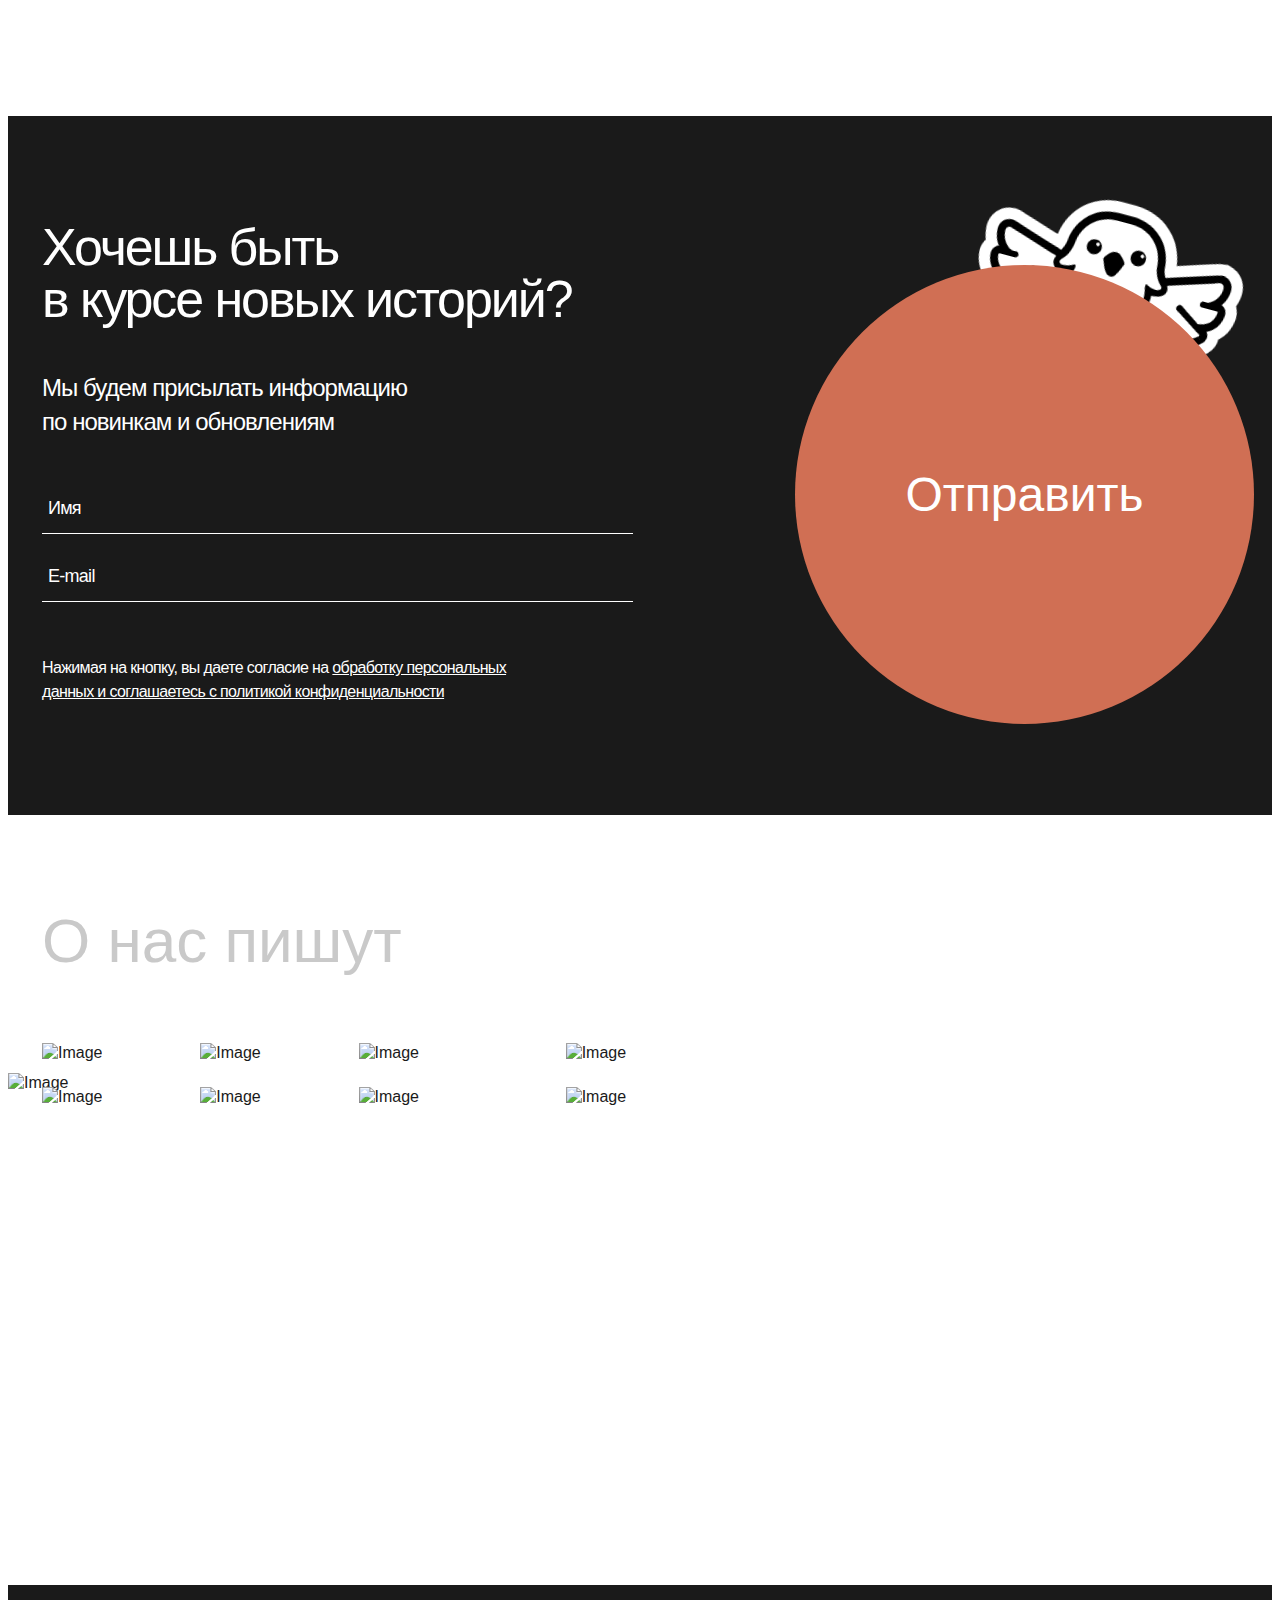
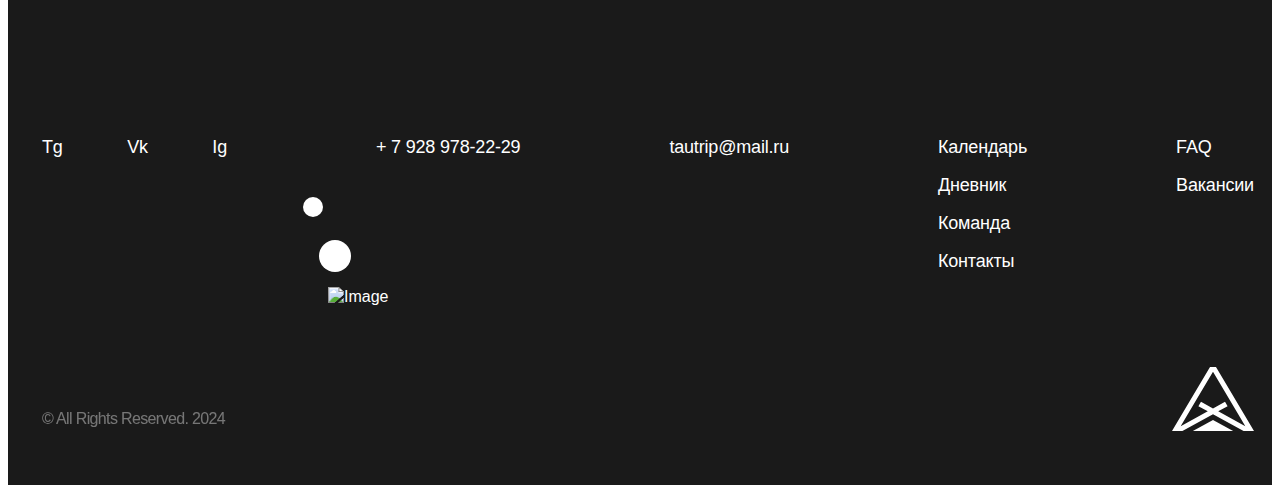
==== commit e1c43218: "fix: Improvements" ====
--- a/index.html
+++ b/index.html
@@ -50,6 +50,7 @@
 						<img src="img/logotype.svg" width="44" height="34" alt="TAUTRIP" class="default">
 						<img src="img/logotype-white.svg" width="44" height="34" alt="TAUTRIP" class="white">
 						<img src="img/logotype-gray.svg" width="44" height="34" alt="TAUTRIP" class="gray">
+						<img src="img/logotype-red.svg" width="44" height="34" alt="TAUTRIP" class="red">
 					</a>
 					<button class="hamburger" id="hamburger-toggle" aria-label="Меню">
 						<span class="hamburger__inner"></span>
--- a/css/app.min.css
+++ b/css/app.min.css
@@ -283,6 +283,11 @@
   opacity: 1;
   pointer-events: auto;
 }
+@media screen and (hover: hover) {
+  .header--gray .header__logotype:hover::before, .header--gray .header__logotype:hover::after {
+    opacity: 1;
+  }
+}
 .header--gray .nav__link {
   color: #444749;
 }
@@ -351,10 +356,51 @@
       -ms-transform: translate(-50%, 0);
           transform: translate(-50%, 0);
   display: block;
-  overflow: hidden;
   min-width: 44px;
   width: 44px;
   height: 34px;
+}
+.header__logotype::before {
+  content: "";
+  position: absolute;
+  top: 50%;
+  left: 50%;
+  z-index: 1;
+  -webkit-transform: translate3d(-50%, -50%, 0);
+          transform: translate3d(-50%, -50%, 0);
+  display: block;
+  width: 39px;
+  height: 33px;
+  opacity: 0;
+  background-image: url(../img/logotype-triangle.svg);
+  background-repeat: no-repeat;
+  background-size: contain;
+  background-position: center center;
+  -webkit-filter: blur(8px);
+          filter: blur(8px);
+  -webkit-transition: all 0.25s ease-in-out;
+  transition: all 0.25s ease-in-out;
+}
+.header__logotype::after {
+  content: "";
+  position: absolute;
+  top: 50%;
+  left: 50%;
+  z-index: 1;
+  -webkit-transform: translate3d(-50%, -50%, 0);
+          transform: translate3d(-50%, -50%, 0);
+  display: block;
+  width: 39px;
+  height: 33px;
+  opacity: 0;
+  background-image: url(../img/logotype-triangle.svg);
+  background-repeat: no-repeat;
+  background-size: contain;
+  background-position: center center;
+  -webkit-filter: blur(14px);
+          filter: blur(14px);
+  -webkit-transition: all 0.25s ease-in-out;
+  transition: all 0.25s ease-in-out;
 }
 .header__logotype img {
   position: absolute;
@@ -370,9 +416,22 @@
   transition: all 0.25s ease-in-out;
 }
 .header__logotype .white,
-.header__logotype .gray {
+.header__logotype .gray,
+.header__logotype .red {
   opacity: 0;
   pointer-events: none;
+}
+@media screen and (hover: hover) {
+  .header__logotype:hover .default,
+  .header__logotype:hover .white,
+  .header__logotype:hover .gray {
+    opacity: 0;
+    pointer-events: none;
+  }
+  .header__logotype:hover .red {
+    opacity: 1;
+    pointer-events: auto;
+  }
 }
 @media screen and (min-width: 430px) and (max-width: 743px) {
   .header__logotype {
@@ -3313,8 +3372,8 @@
 }
 @media screen and (hover: hover) {
   .diary-card__img:hover img {
-    -webkit-transform: scale(1.1) translateZ(0);
-            transform: scale(1.1) translateZ(0);
+    -webkit-transform: scale(1.05) translateZ(0);
+            transform: scale(1.05) translateZ(0);
     -webkit-transition: all 0.45s ease;
     transition: all 0.45s ease;
   }
@@ -3490,8 +3549,8 @@
 
 @media screen and (hover: hover) {
   .read-also-card:hover .read-also-card__img img {
-    -webkit-transform: scale(1.1) translateZ(0);
-            transform: scale(1.1) translateZ(0);
+    -webkit-transform: scale(1.05) translateZ(0);
+            transform: scale(1.05) translateZ(0);
     -webkit-transition: all 0.45s ease;
     transition: all 0.45s ease;
   }
@@ -5047,6 +5106,11 @@
     padding: 2px 10px;
   }
 }
+.calendar-filter__rating {
+  padding: 10.5px 8px;
+  border: 2px solid #FFFFFF;
+  border-radius: 98px;
+}
 
 @media screen and (max-width: 743px) {
   .calendar-list__wrapper {
@@ -5958,4 +6022,43 @@
   margin-top: 10px;
   padding-top: 10px;
   border-top: 1px solid #1A1A1A;
+}
+
+.rating-select {
+  display: -webkit-box;
+  display: -ms-flexbox;
+  display: flex;
+  -webkit-box-align: center;
+      -ms-flex-align: center;
+          align-items: center;
+  -webkit-box-pack: center;
+      -ms-flex-pack: center;
+          justify-content: center;
+  -webkit-box-orient: horizontal;
+  -webkit-box-direction: reverse;
+      -ms-flex-direction: row-reverse;
+          flex-direction: row-reverse;
+}
+.rating-select__input {
+  display: none;
+}
+.rating-select__input:hover ~ .rating-select__label .rating-select__icon {
+  color: #C1C1C1;
+}
+.rating-select__input:checked ~ .rating-select__label .rating-select__icon {
+  color: #FFFFFF;
+}
+.rating-select__label {
+  display: block;
+  margin: 0;
+  cursor: pointer;
+}
+.rating-select__label ~ .rating-select__label {
+  margin-left: 3px;
+}
+.rating-select__icon {
+  min-width: 28px;
+  width: 28px;
+  height: 28px;
+  color: #444749;
 }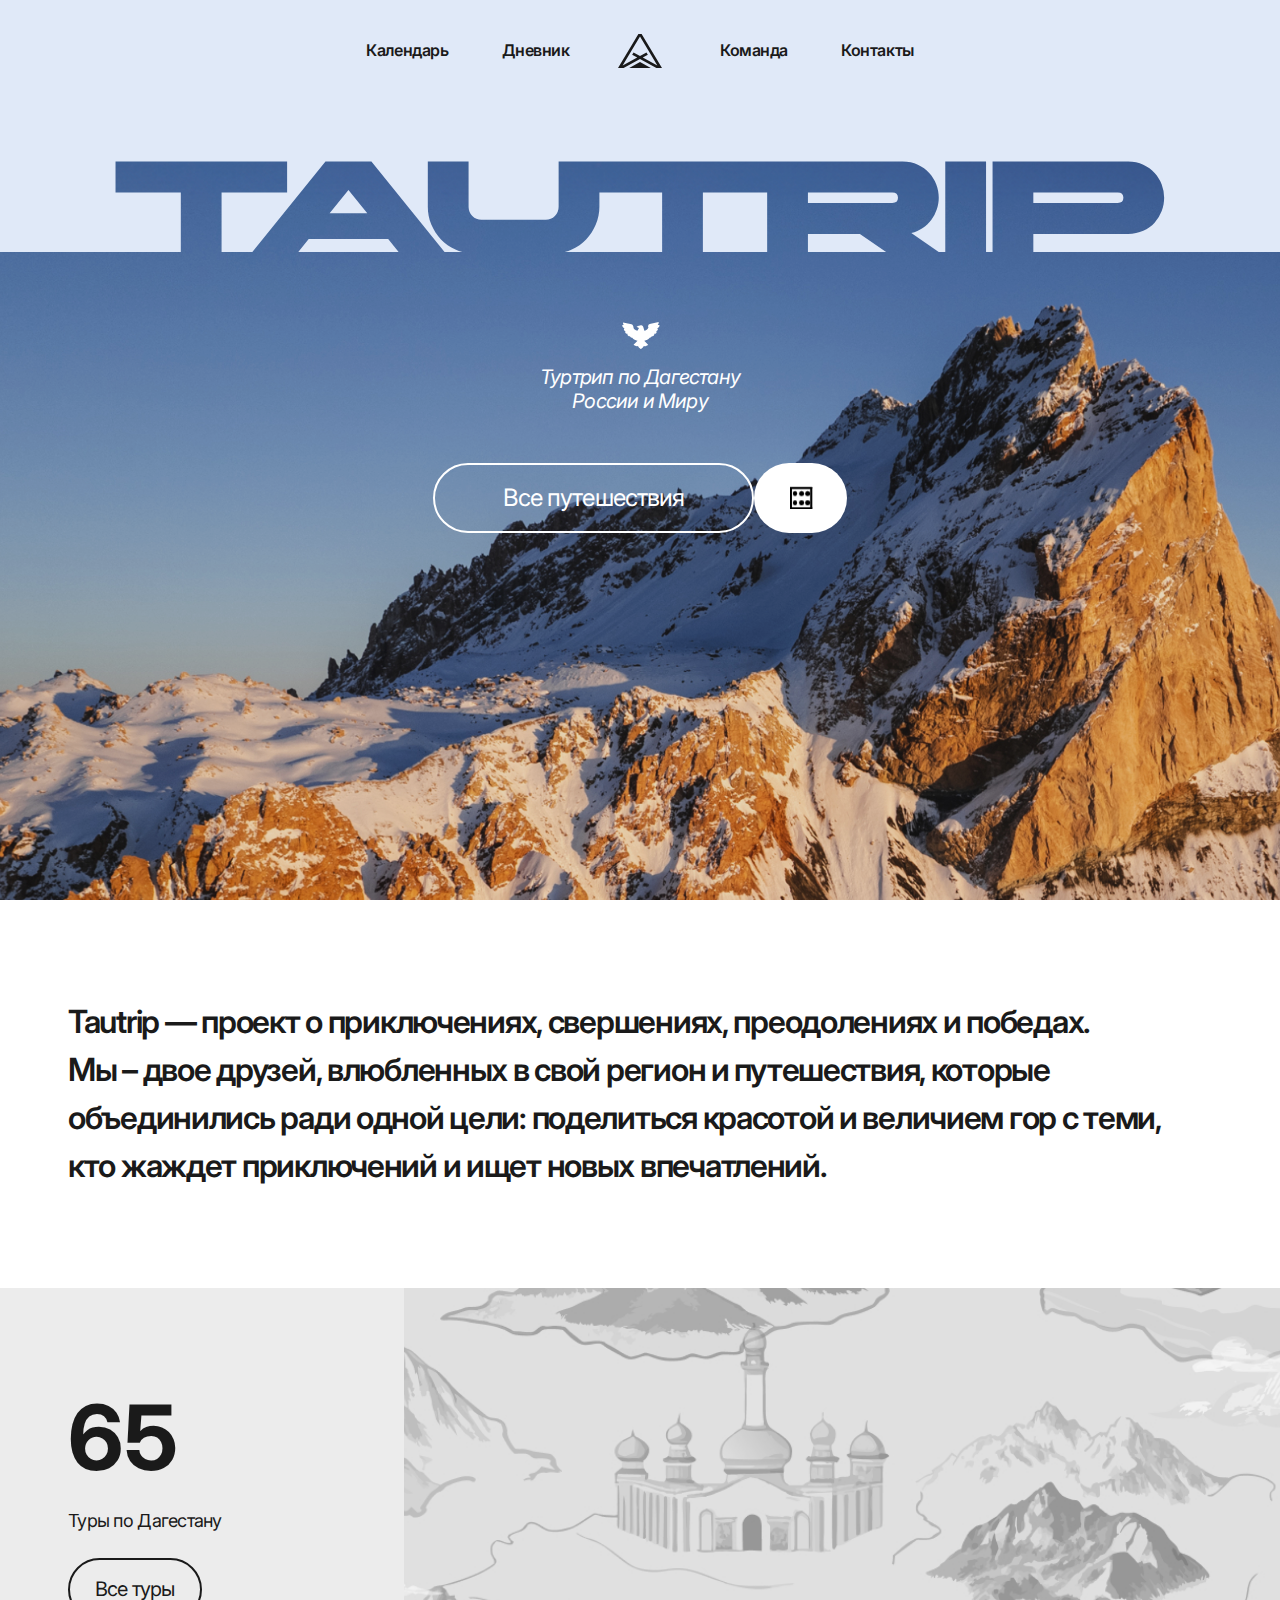
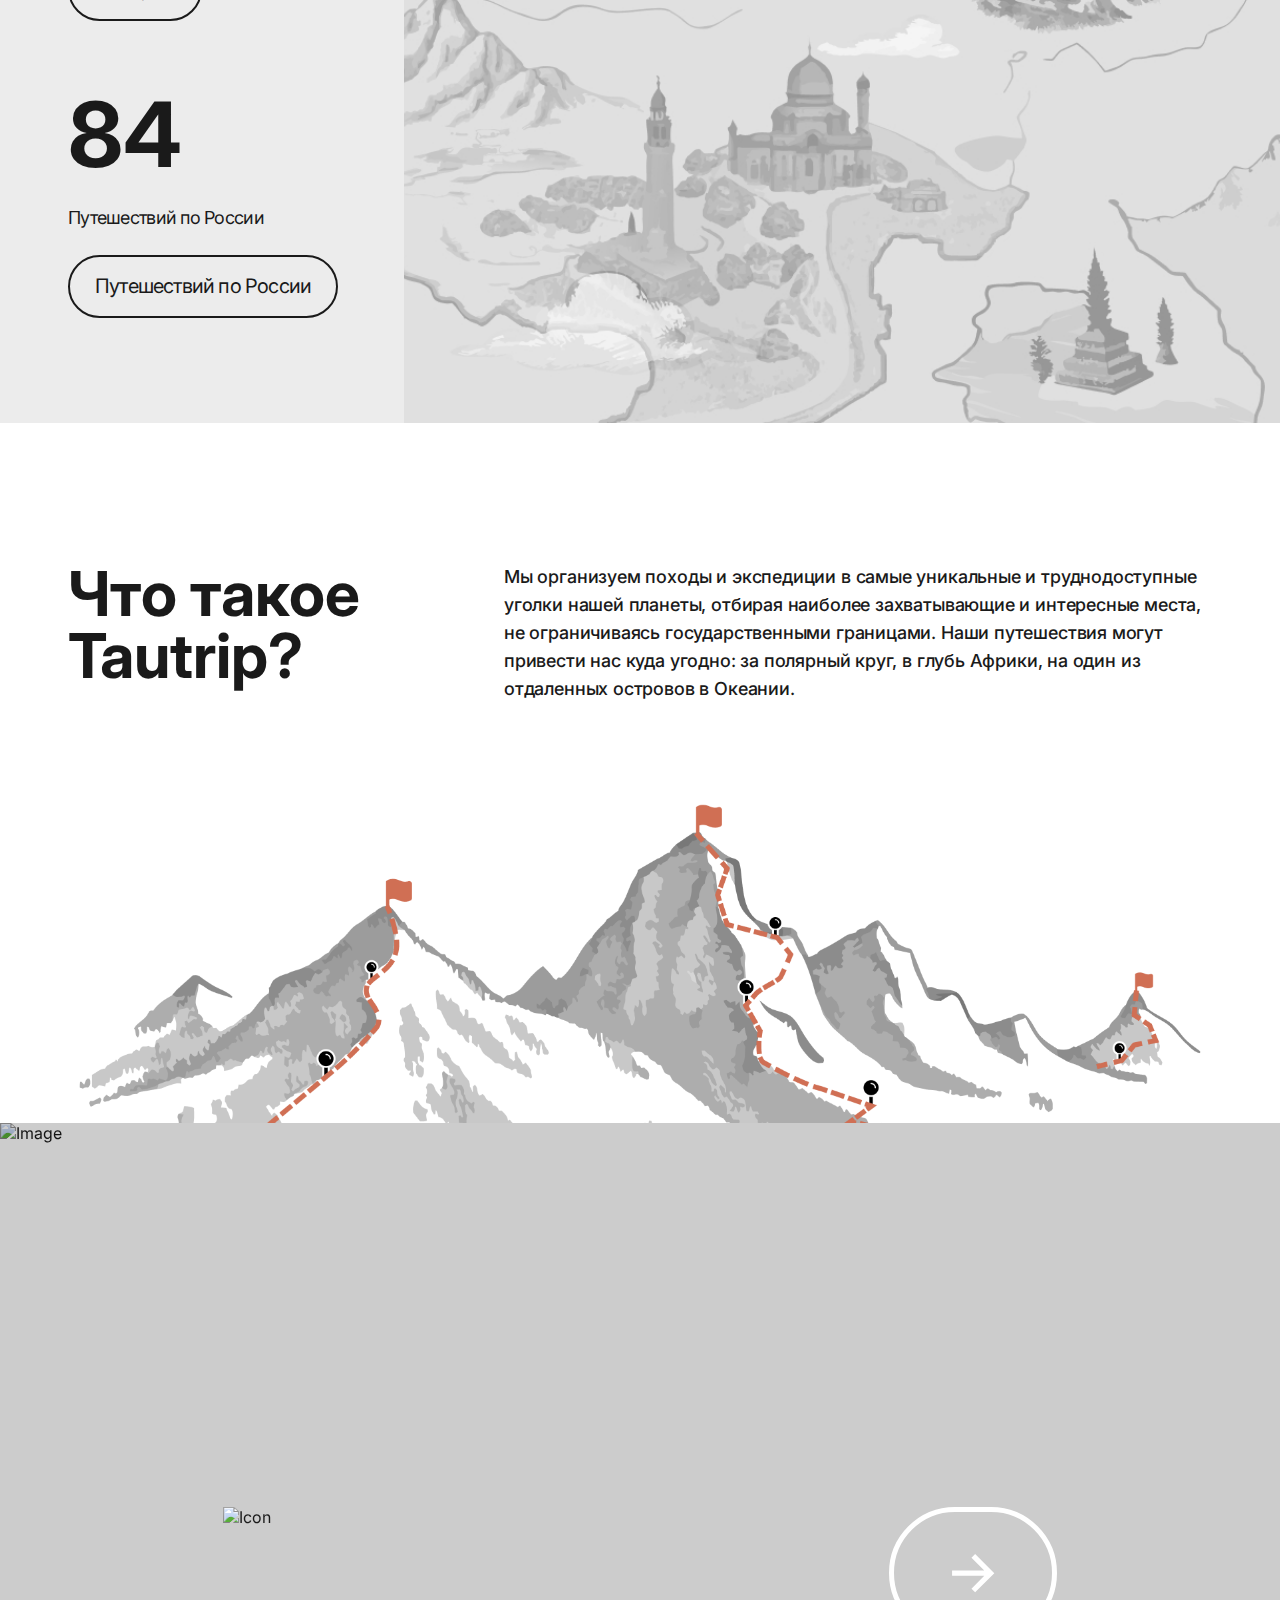
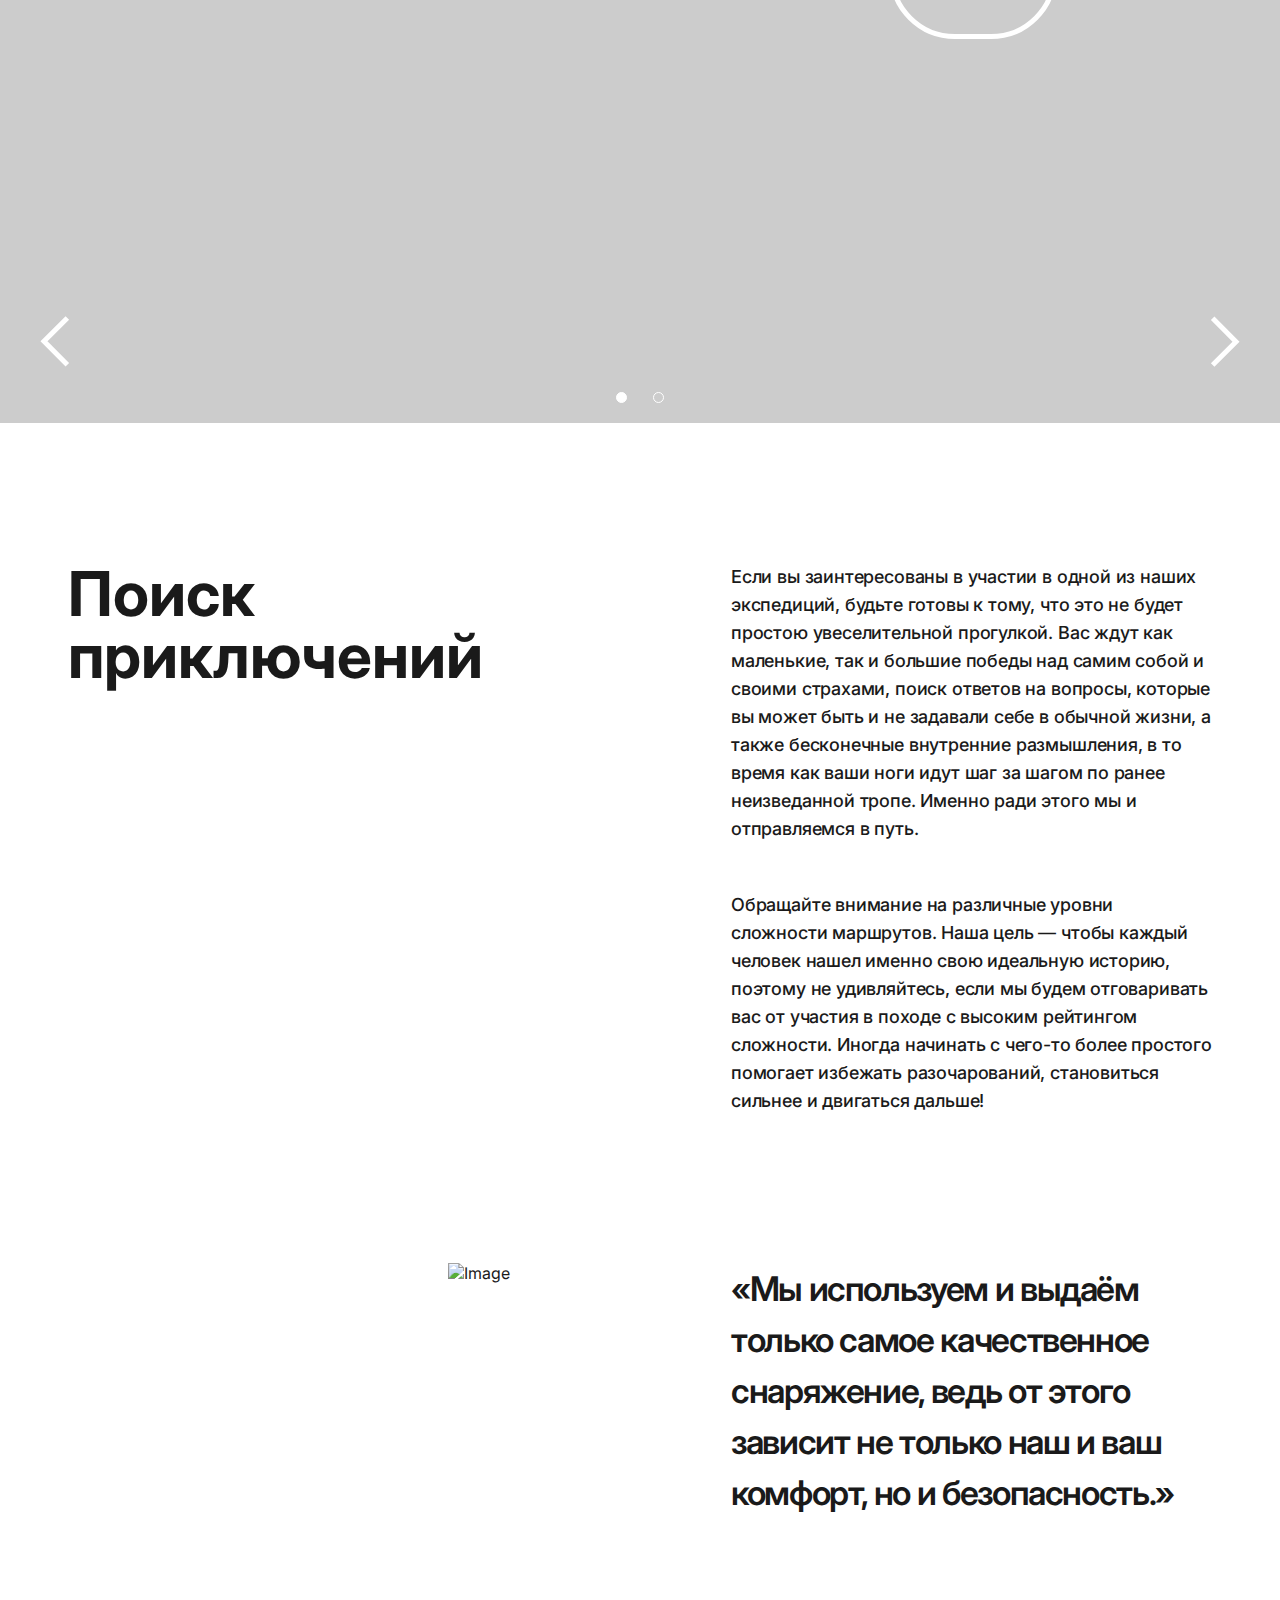
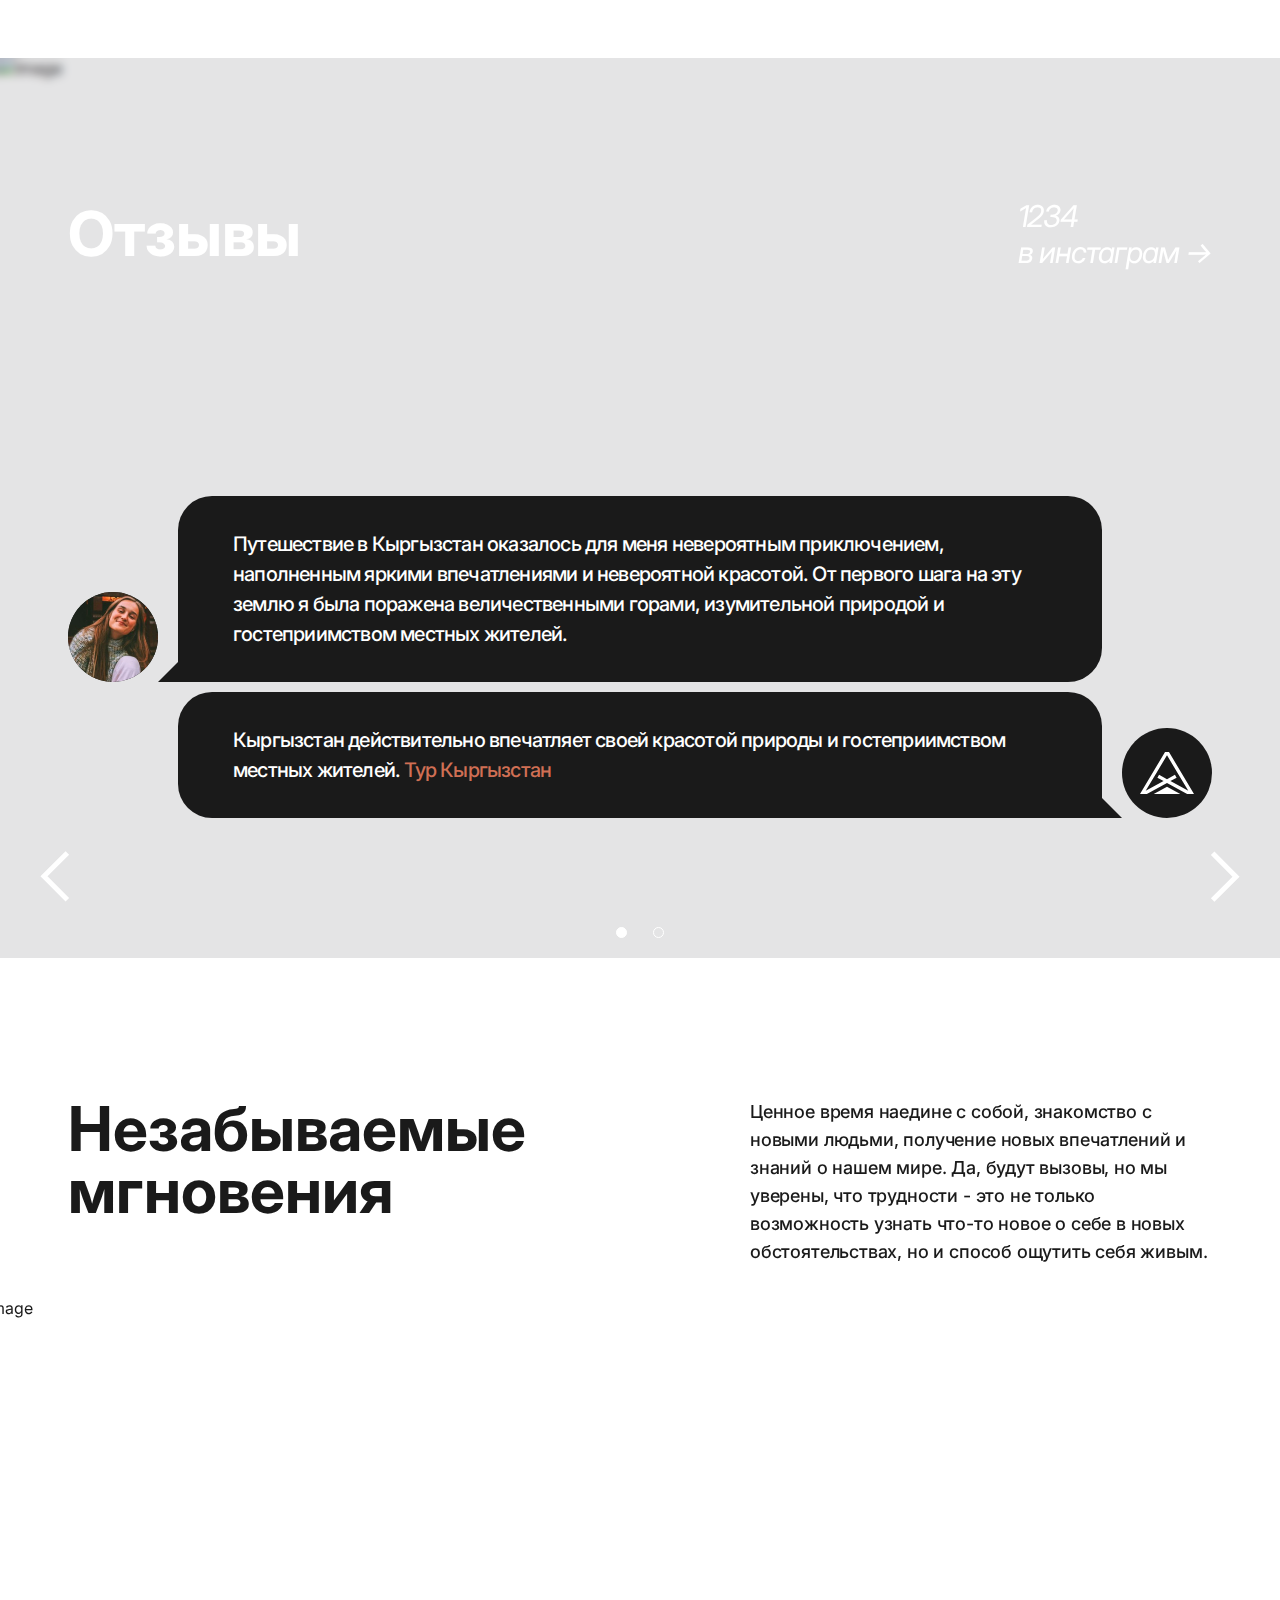
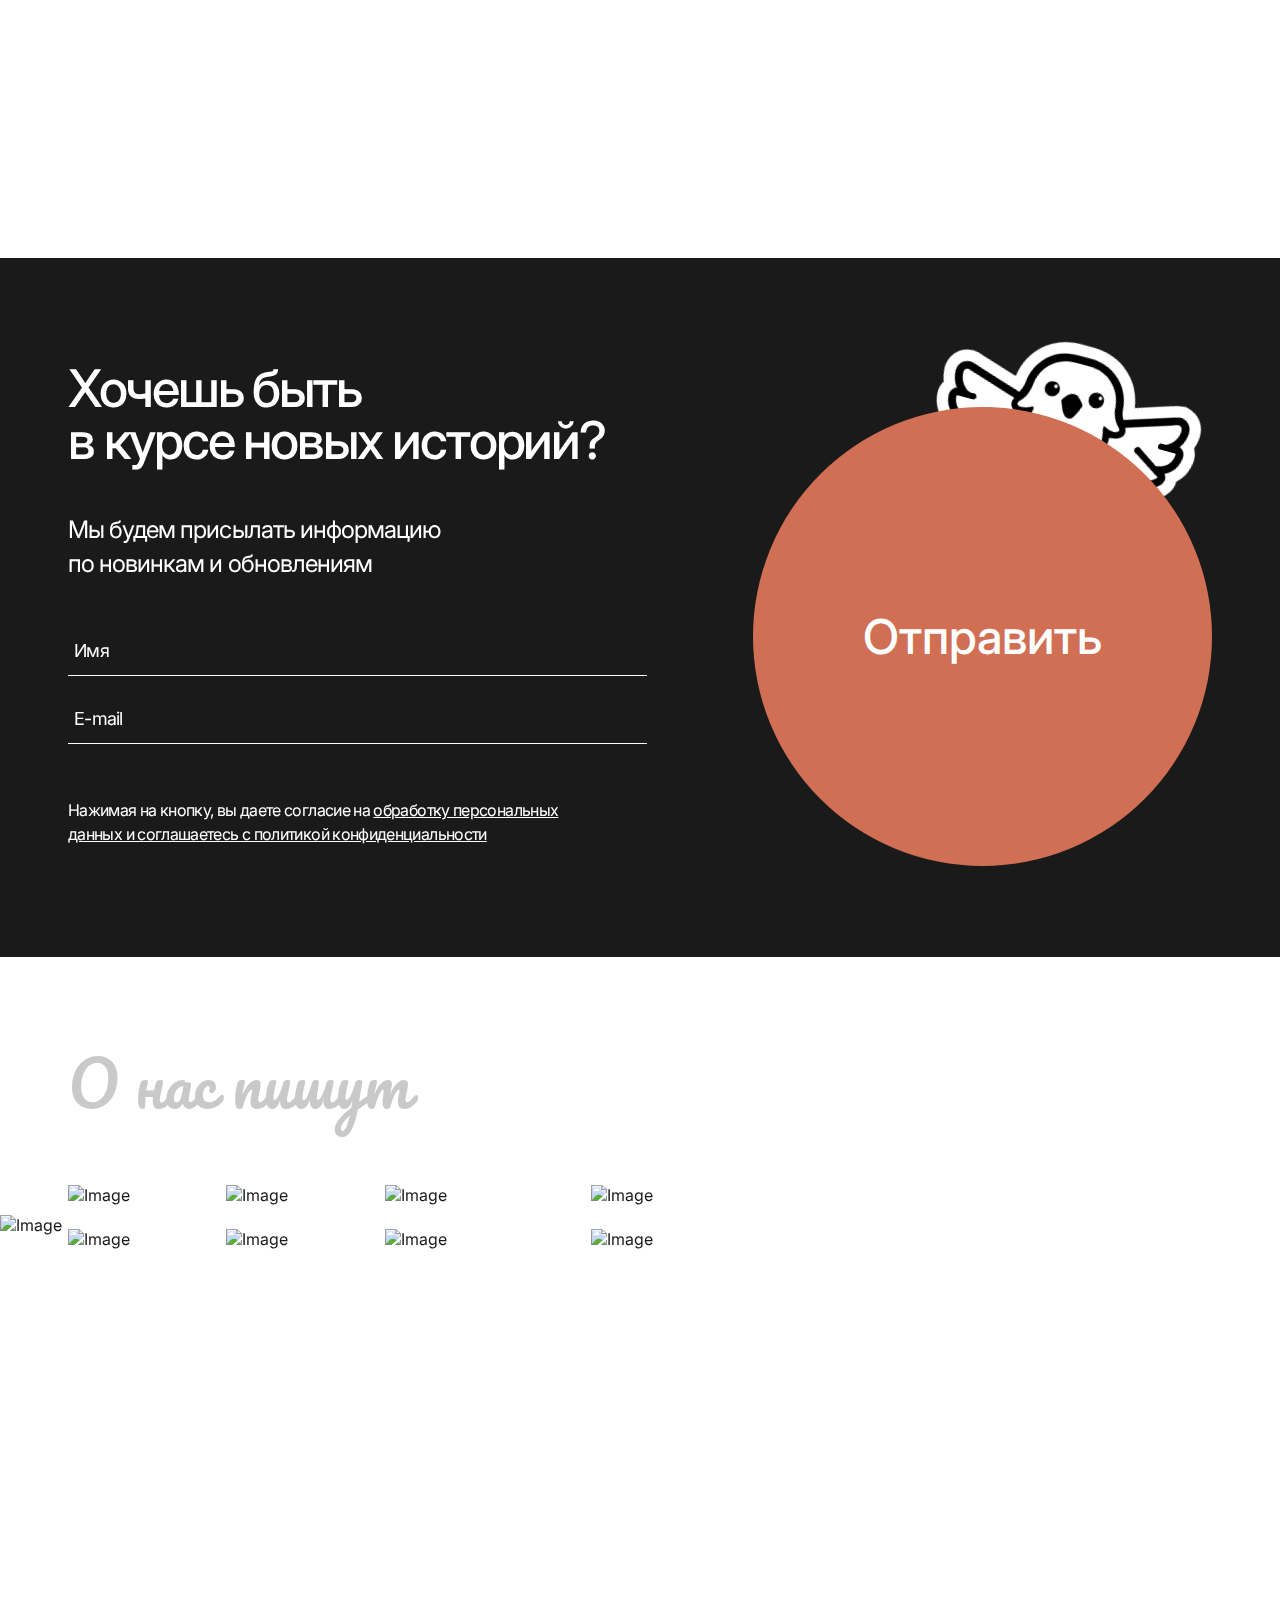
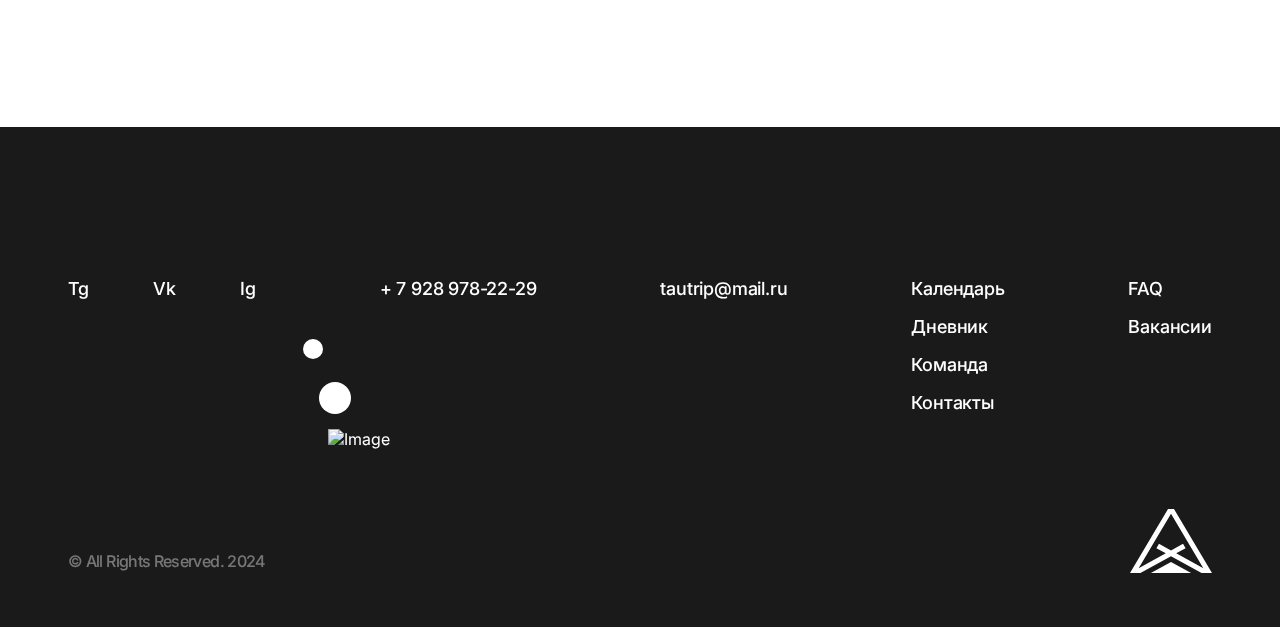
==== commit 6dc086a0: "fix: Improvements" ====
--- a/index.html
+++ b/index.html
@@ -77,8 +77,68 @@
 						<h2 class="main__title">Туртрип по Дагестану <br>России и Миру</h2>
 						<div class="main__inner">
 							<a href="#" class="main__btn main__btn--wide">Все путешествия</a>
-							<a href="#" class="main__btn main__btn--white">
-								<img src="img/icon-dice.svg" alt="Icon">
+							<a href="#" class="main__square loaderViewPort">
+								<div class="loader">
+									<div class="side front">
+										<div class="dot"></div>
+									</div>
+									<div class="side back">
+										<div class="dotContainer">
+											<div class="dot"></div>
+											<div class="dot"></div>
+											<div class="dot"></div>
+										</div>
+									</div>
+									<div class="side left">
+										<div class="dotContainer">
+											<div class="dot"></div>
+											<div class="dot"></div>
+										</div>
+									</div>
+									<div class="side right">
+										<div class="dotContainer">
+											<div class="subDotContainer">
+												<div class="dot"></div>
+												<div class="dot"></div>
+											</div>
+											<div class="subDotContainer">
+												<div class="dot"></div>
+												<div class="dot"></div>
+											</div>
+										</div>
+									</div>
+									<div class="side top">
+										<div class="dotContainer">
+											<div class="subDotContainer">
+												<div class="dot"></div>
+												<div class="dot"></div>
+											</div>
+											<div class="subDotContainer">
+												<div class="dot"></div>
+											</div>
+											<div class="subDotContainer">
+												<div class="dot"></div>
+												<div class="dot"></div>
+											</div>
+										</div>
+									</div>
+									<div class="side bottom">
+										<div class="dotContainer">
+											<div class="subDotContainer">
+												<div class="dot"></div>
+												<div class="dot"></div>
+											</div>
+											<div class="subDotContainer">
+												<div class="dot"></div>
+												<div class="dot"></div>
+											</div>
+											<div class="subDotContainer">
+												<div class="dot"></div>
+												<div class="dot"></div>
+											</div>
+										</div>
+									</div>
+								</div>
 							</a>
 						</div>
 					</div>
--- a/css/app.min.css
+++ b/css/app.min.css
@@ -256,6 +256,326 @@
   color: #D06F54;
 }
 
+.flatpickr-calendar {
+  width: 328px;
+  background: #1A1A1A;
+  border: none;
+  border-radius: 16px;
+  -webkit-box-shadow: none;
+          box-shadow: none;
+}
+.flatpickr-calendar::before, .flatpickr-calendar::after {
+  display: none;
+}
+@media screen and (max-width: 359px) {
+  .flatpickr-calendar {
+    width: 100%;
+  }
+}
+
+.flatpickr-months .flatpickr-prev-month.flatpickr-disabled, .flatpickr-months .flatpickr-next-month.flatpickr-disabled {
+  display: block;
+  opacity: 0;
+  visibility: hidden;
+  pointer-events: none;
+}
+
+.flatpickr-current-month {
+  position: static;
+  -webkit-transform: none;
+      -ms-transform: none;
+          transform: none;
+  display: -webkit-box;
+  display: -ms-flexbox;
+  display: flex;
+  -webkit-box-align: center;
+      -ms-flex-align: center;
+          align-items: center;
+  -webkit-box-pack: justify;
+      -ms-flex-pack: justify;
+          justify-content: space-between;
+  padding: 0;
+  width: -webkit-fit-content;
+  width: -moz-fit-content;
+  width: fit-content;
+  height: 24px;
+}
+
+.flatpickr-months .flatpickr-month {
+  position: static;
+  -webkit-box-flex: 0;
+      -ms-flex: none;
+          flex: none;
+  margin: 0 8px;
+  height: 24px;
+}
+
+.flatpickr-current-month .flatpickr-monthDropdown-months {
+  -webkit-appearance: none;
+     -moz-appearance: none;
+          appearance: none;
+  display: block;
+  margin: 0;
+  padding: 0 8px;
+  width: -webkit-fit-content;
+  width: -moz-fit-content;
+  width: fit-content;
+  font-size: 18px;
+  font-weight: 600;
+  line-height: 1;
+  color: #FFFFFF;
+  background: transparent;
+  border: none;
+  border-radius: 0;
+  pointer-events: none;
+}
+.flatpickr-current-month .flatpickr-monthDropdown-months:focus {
+  outline: none;
+}
+
+.numInputWrapper {
+  display: block;
+  width: -webkit-fit-content !important;
+  width: -moz-fit-content !important;
+  width: fit-content !important;
+}
+
+.numInputWrapper:hover {
+  background: transparent;
+}
+
+.flatpickr-current-month input.cur-year {
+  -webkit-appearance: none;
+          appearance: none;
+  -moz-appearance: textfield;
+  display: block;
+  margin-left: 0;
+  padding: 0;
+  width: 52px;
+  font-size: 18px;
+  font-weight: 600;
+  color: #FFFFFF;
+  background: transparent;
+  border: none;
+  border-radius: 0;
+  pointer-events: none;
+}
+.flatpickr-current-month input.cur-year::-webkit-outer-spin-button, .flatpickr-current-month input.cur-year::-webkit-inner-spin-button {
+  display: none;
+  -webkit-appearance: none;
+          appearance: none;
+  margin: 0;
+}
+.flatpickr-current-month input.cur-year:focus {
+  outline: none;
+}
+
+.numInputWrapper span.arrowUp,
+.numInputWrapper span.arrowDown {
+  display: none;
+}
+
+.flatpickr-months .flatpickr-prev-month, .flatpickr-months .flatpickr-next-month {
+  position: static;
+  padding: 0;
+  width: 24px;
+  height: 24px;
+  color: #FFFFFF;
+}
+
+.flatpickr-months .flatpickr-prev-month:hover, .flatpickr-months .flatpickr-next-month:hover {
+  color: #FFFFFF;
+}
+
+.flatpickr-months .flatpickr-prev-month:hover svg, .flatpickr-months .flatpickr-next-month:hover svg {
+  fill: transparent;
+}
+
+.flatpickr-months .flatpickr-prev-month svg, .flatpickr-months .flatpickr-next-month svg {
+  width: 16px;
+  height: 16px;
+}
+
+.flatpickr-months {
+  -webkit-box-pack: center;
+      -ms-flex-pack: center;
+          justify-content: center;
+  padding: 12px 12px 0;
+  margin-bottom: 14px;
+}
+
+.flatpickr-rContainer {
+  padding: 0 9px 8px;
+  max-width: 100%;
+}
+
+.flatpickr-days {
+  width: 100%;
+}
+
+.dayContainer {
+  width: 100%;
+  max-width: none;
+  min-width: auto;
+}
+
+.flatpickr-weekdays {
+  margin-bottom: 16px;
+  height: 40px;
+  border-bottom: 1px solid #424242;
+}
+@media screen and (max-width: 359px) {
+  .flatpickr-weekdays {
+    margin-bottom: 10px;
+    height: 30px;
+  }
+}
+
+.flatpickr-weekdays .flatpickr-weekdaycontainer {
+  -webkit-box-pack: justify;
+      -ms-flex-pack: justify;
+          justify-content: space-between;
+}
+
+span.flatpickr-weekday {
+  position: relative;
+  max-width: 40px;
+  width: 40px;
+  height: 40px;
+  font-size: 14px;
+  font-weight: 600;
+  line-height: 39px;
+  text-transform: uppercase;
+  color: #FFFFFF;
+  border: none;
+  border-radius: 0;
+}
+span.flatpickr-weekday:last-child, span.flatpickr-weekday:nth-last-child(2) {
+  color: #D06F54;
+}
+@media screen and (max-width: 359px) {
+  span.flatpickr-weekday {
+    padding-right: 8px;
+    max-width: 14.29%;
+    width: 14.29%;
+    height: 30px;
+    font-size: 10px;
+    line-height: 30px;
+  }
+  span.flatpickr-weekday::before {
+    width: 30px;
+    height: 30px;
+  }
+}
+
+.flatpickr-day {
+  margin-bottom: 4px;
+}
+
+.flatpickr-day {
+  position: relative;
+  max-width: 40px;
+  height: 40px;
+  font-size: 14px;
+  font-weight: normal;
+  color: #FFFFFF;
+  background: transparent;
+  border: none;
+}
+.flatpickr-day::before {
+  content: "";
+  position: absolute;
+  top: 0;
+  left: 0;
+  bottom: 0;
+  display: block;
+  width: 40px;
+  height: 40px;
+  border-radius: 50%;
+}
+@media screen and (max-width: 359px) {
+  .flatpickr-day {
+    padding-right: 8px;
+    max-width: 14.29%;
+    width: 14.29%;
+    height: 30px;
+    font-size: 10px;
+    line-height: 30px;
+  }
+  .flatpickr-day::before {
+    width: 30px;
+    height: 30px;
+  }
+}
+
+.flatpickr-day.flatpickr-disabled,
+.flatpickr-day.prevMonthDay,
+.flatpickr-day.nextMonthDay {
+  opacity: 1;
+  color: rgba(224, 224, 224, 0.35);
+}
+
+.flatpickr-day.inRange, .flatpickr-day.prevMonthDay.inRange, .flatpickr-day.nextMonthDay.inRange, .flatpickr-day.today.inRange, .flatpickr-day.prevMonthDay.today.inRange, .flatpickr-day.nextMonthDay.today.inRange, .flatpickr-day:hover, .flatpickr-day.prevMonthDay:hover, .flatpickr-day.nextMonthDay:hover, .flatpickr-day:focus, .flatpickr-day.prevMonthDay:focus, .flatpickr-day.nextMonthDay:focus {
+  color: #FFFFFF;
+  background: #D06F54;
+}
+
+.flatpickr-day.today {
+  background: #424242;
+}
+
+.flatpickr-day.today:hover,
+.flatpickr-day.today:focus {
+  color: #FFFFFF;
+  background: #D06F54;
+}
+
+.flatpickr-day.selected {
+  color: #FFFFFF;
+  background: #D06F54;
+}
+.flatpickr-day.selected::before {
+  border-color: #D06F54;
+}
+.flatpickr-day.selected:hover {
+  color: #FFFFFF;
+  background: #D06F54;
+}
+.flatpickr-day.selected:hover::before {
+  border-color: #D06F54;
+}
+
+.flatpickr-day.startRange,
+.flatpickr-day.startRange:hover,
+.flatpickr-day.startRange:focus {
+  background: #D06F54;
+  border-color: #D06F54;
+}
+
+.flatpickr-day.endRange,
+.flatpickr-day.endRange:hover,
+.flatpickr-day.endRange:focus {
+  background: #D06F54;
+  border-color: #D06F54;
+}
+
+.flatpickr-day.inRange {
+  background: #D06F54;
+  border-color: #D06F54;
+  -webkit-box-shadow: -5px 0 0 #D06F54, 5px 0 0 #D06F54;
+          box-shadow: -5px 0 0 #D06F54, 5px 0 0 #D06F54;
+}
+
+.flatpickr-day.selected.startRange + .endRange:not(:nth-child(7n+1)), .flatpickr-day.startRange.startRange + .endRange:not(:nth-child(7n+1)), .flatpickr-day.endRange.startRange + .endRange:not(:nth-child(7n+1)) {
+  -webkit-box-shadow: -10px 0 0 #D06F54;
+          box-shadow: -10px 0 0 #D06F54;
+}
+
+.flatpickr-day.selected, .flatpickr-day.startRange, .flatpickr-day.endRange, .flatpickr-day.selected.inRange, .flatpickr-day.startRange.inRange, .flatpickr-day.endRange.inRange, .flatpickr-day.selected:focus, .flatpickr-day.startRange:focus, .flatpickr-day.endRange:focus, .flatpickr-day.selected:hover, .flatpickr-day.startRange:hover, .flatpickr-day.endRange:hover, .flatpickr-day.selected.prevMonthDay, .flatpickr-day.startRange.prevMonthDay, .flatpickr-day.endRange.prevMonthDay, .flatpickr-day.selected.nextMonthDay, .flatpickr-day.startRange.nextMonthDay, .flatpickr-day.endRange.nextMonthDay {
+  background: #D06F54;
+  border-color: #D06F54;
+}
+
 .header {
   position: relative;
   z-index: 500;
@@ -376,8 +696,8 @@
   background-repeat: no-repeat;
   background-size: contain;
   background-position: center center;
-  -webkit-filter: blur(8px);
-          filter: blur(8px);
+  -webkit-filter: blur(10px);
+          filter: blur(10px);
   -webkit-transition: all 0.25s ease-in-out;
   transition: all 0.25s ease-in-out;
 }
@@ -397,8 +717,8 @@
   background-repeat: no-repeat;
   background-size: contain;
   background-position: center center;
-  -webkit-filter: blur(14px);
-          filter: blur(14px);
+  -webkit-filter: blur(18px);
+          filter: blur(18px);
   -webkit-transition: all 0.25s ease-in-out;
   transition: all 0.25s ease-in-out;
 }
@@ -1575,7 +1895,7 @@
   }
 }
 @media screen and (max-width: 743px) {
-  .main__btn + .main__btn {
+  .main__btn + .main__square {
     margin-left: auto;
   }
 }
@@ -5103,13 +5423,106 @@
 }
 @media screen and (min-width: 744px) and (max-width: 1023px) {
   .calendar-filter__btn {
-    padding: 2px 10px;
+    padding: 3px 10px;
+    border: 1px solid #FFFFFF;
+  }
+}
+.calendar-filter__calendar {
+  position: relative;
+  z-index: 1;
+  overflow: hidden;
+  border: 2px solid #FFFFFF;
+  border-radius: 98px;
+}
+.calendar-filter__calendar::before {
+  content: "";
+  position: absolute;
+  top: 50%;
+  left: 26px;
+  z-index: 1;
+  -webkit-transform: translate(0, -50%);
+      -ms-transform: translate(0, -50%);
+          transform: translate(0, -50%);
+  display: block;
+  min-width: 46px;
+  width: 46px;
+  height: 46px;
+  background-image: url(../img/sprite.svg#icon-calendar);
+  background-repeat: no-repeat;
+  background-size: contain;
+  background-position: center center;
+}
+@media screen and (min-width: 744px) and (max-width: 1023px) {
+  .calendar-filter__calendar {
+    border: 1px solid #FFFFFF;
+  }
+  .calendar-filter__calendar::before {
+    left: 4px;
+    min-width: 30px;
+    width: 30px;
+    height: 30px;
+  }
+}
+.calendar-filter__date {
+  -webkit-appearance: none;
+     -moz-appearance: none;
+          appearance: none;
+  display: block;
+  overflow: hidden;
+  padding: 13.5px 12px 13.5px 72px;
+  max-width: 100%;
+  width: 100%;
+  height: 100%;
+  font-size: 18px;
+  font-weight: normal;
+  white-space: nowrap;
+  text-overflow: ellipsis;
+  color: #FFFFFF;
+  background: transparent;
+  border: none;
+  border-radius: 0;
+}
+.calendar-filter__date::-webkit-input-placeholder {
+  opacity: 1;
+  color: #FFFFFF;
+}
+.calendar-filter__date::-moz-placeholder {
+  opacity: 1;
+  color: #FFFFFF;
+}
+.calendar-filter__date:-ms-input-placeholder {
+  opacity: 1;
+  color: #FFFFFF;
+}
+.calendar-filter__date::-ms-input-placeholder {
+  opacity: 1;
+  color: #FFFFFF;
+}
+.calendar-filter__date::placeholder {
+  opacity: 1;
+  color: #FFFFFF;
+}
+.calendar-filter__date:focus {
+  outline: none;
+}
+@media screen and (min-width: 744px) and (max-width: 1023px) {
+  .calendar-filter__date {
+    padding: 9.25px 6px 9.25px 32px;
+    font-size: 12px;
+    line-height: 1;
   }
 }
 .calendar-filter__rating {
   padding: 10.5px 8px;
+  width: 100%;
   border: 2px solid #FFFFFF;
   border-radius: 98px;
+}
+@media screen and (min-width: 744px) and (max-width: 1023px) {
+  .calendar-filter__rating {
+    padding: 2.5px 6px;
+    border: 1px solid #FFFFFF;
+  }
 }
 
 @media screen and (max-width: 743px) {
@@ -6056,9 +6469,209 @@
 .rating-select__label ~ .rating-select__label {
   margin-left: 3px;
 }
+@media screen and (min-width: 744px) and (max-width: 1023px) {
+  .rating-select__label ~ .rating-select__label {
+    margin-left: 2px;
+  }
+}
 .rating-select__icon {
   min-width: 28px;
   width: 28px;
   height: 28px;
   color: #444749;
+}
+@media screen and (min-width: 744px) and (max-width: 1023px) {
+  .rating-select__icon {
+    min-width: 18px;
+    width: 18px;
+    height: 18px;
+  }
+}
+
+.loaderViewPort {
+  aspect-ratio: 1;
+  -webkit-perspective: 1000px;
+          perspective: 1000px;
+  display: -webkit-box;
+  display: -ms-flexbox;
+  display: flex;
+  -webkit-box-pack: center;
+      -ms-flex-pack: center;
+          justify-content: center;
+  -webkit-box-align: center;
+      -ms-flex-align: center;
+          align-items: center;
+  min-width: 93px;
+  width: 93px;
+  height: 70px;
+  background: #FFFFFF;
+  border-radius: 98px;
+}
+
+.loader {
+  /* Container for the dice*/
+  display: -webkit-box;
+  display: -ms-flexbox;
+  display: flex;
+  -webkit-box-pack: center;
+      -ms-flex-pack: center;
+          justify-content: center;
+  -webkit-box-align: center;
+      -ms-flex-align: center;
+          align-items: center;
+  -webkit-transform: rotateX(90deg);
+          transform: rotateX(90deg);
+  -webkit-transform-style: preserve-3d;
+          transform-style: preserve-3d;
+  -webkit-animation: revolve 5s ease infinite;
+          animation: revolve 5s ease infinite;
+}
+
+.dot {
+  width: 0.3rem;
+  aspect-ratio: 1;
+  background-color: black;
+  border-radius: 50%;
+}
+
+.dotContainer {
+  /* Flexbox to arrange dots horizontally */
+  width: 100%;
+  height: 100%;
+  display: -webkit-box;
+  display: -ms-flexbox;
+  display: flex;
+  -ms-flex-pack: distribute;
+      justify-content: space-around;
+  -webkit-box-align: center;
+      -ms-flex-align: center;
+          align-items: center;
+}
+
+.subDotContainer {
+  /* Flexbox to arrange dots vertically */
+  height: 100%;
+  display: -webkit-box;
+  display: -ms-flexbox;
+  display: flex;
+  -webkit-box-orient: vertical;
+  -webkit-box-direction: normal;
+      -ms-flex-direction: column;
+          flex-direction: column;
+  -ms-flex-pack: distribute;
+      justify-content: space-around;
+}
+
+.left .dotContainer {
+  -webkit-transform: rotate(45deg);
+      -ms-transform: rotate(45deg);
+          transform: rotate(45deg);
+}
+
+.side {
+  /* Actual sides of the dice */
+  background-color: rgb(255, 255, 255);
+  position: absolute;
+  width: 1.4em; /* Varying this will vary the Dice's size */
+  aspect-ratio: 1;
+  display: -webkit-box;
+  display: -ms-flexbox;
+  display: flex;
+  -webkit-box-pack: center;
+      -ms-flex-pack: center;
+          justify-content: center;
+  -webkit-box-align: center;
+      -ms-flex-align: center;
+          align-items: center;
+  border: 2px solid black;
+}
+
+.front {
+  -webkit-transform: translateZ(0.7rem);
+          transform: translateZ(0.7rem);
+}
+
+.back {
+  -webkit-transform: translateZ(-0.7rem);
+          transform: translateZ(-0.7rem);
+}
+
+.back .dotContainer {
+  -webkit-transform: rotate(-45deg);
+      -ms-transform: rotate(-45deg);
+          transform: rotate(-45deg);
+}
+
+.left {
+  -webkit-transform: rotateY(90deg) translateZ(0.7rem);
+          transform: rotateY(90deg) translateZ(0.7rem);
+}
+
+.right {
+  -webkit-transform: rotateY(90deg) translateZ(-0.7rem);
+          transform: rotateY(90deg) translateZ(-0.7rem);
+}
+
+.bottom {
+  -webkit-transform: translateY(0.7rem) rotateX(90deg);
+          transform: translateY(0.7rem) rotateX(90deg);
+}
+
+.top {
+  -webkit-transform: translateY(-0.7rem) rotateX(90deg);
+          transform: translateY(-0.7rem) rotateX(90deg);
+}
+
+@-webkit-keyframes revolve {
+  0% {
+    -webkit-transform: rotate3d(1, 0, 0, 0deg) rotate3d(0, 1, 0, 0deg) rotate3d(0, 0, 1, 0deg);
+            transform: rotate3d(1, 0, 0, 0deg) rotate3d(0, 1, 0, 0deg) rotate3d(0, 0, 1, 0deg);
+  }
+  20% {
+    -webkit-transform: rotate3d(1, 0, 0, 72deg) rotate3d(0, 1, 0, 72deg) rotate3d(0, 0, 1, 72deg);
+            transform: rotate3d(1, 0, 0, 72deg) rotate3d(0, 1, 0, 72deg) rotate3d(0, 0, 1, 72deg);
+  }
+  40% {
+    -webkit-transform: rotate3d(1, 0, 0, 148deg) rotate3d(0, 1, 0, 148deg) rotate3d(0, 0, 1, 148deg);
+            transform: rotate3d(1, 0, 0, 148deg) rotate3d(0, 1, 0, 148deg) rotate3d(0, 0, 1, 148deg);
+  }
+  60% {
+    -webkit-transform: rotate3d(1, 0, 0, 216deg) rotate3d(0, 1, 0, 216deg) rotate3d(0, 0, 1, 216deg);
+            transform: rotate3d(1, 0, 0, 216deg) rotate3d(0, 1, 0, 216deg) rotate3d(0, 0, 1, 216deg);
+  }
+  80% {
+    -webkit-transform: rotate3d(1, 0, 0, 288deg) rotate3d(0, 1, 0, 288deg) rotate3d(0, 0, 1, 288deg);
+            transform: rotate3d(1, 0, 0, 288deg) rotate3d(0, 1, 0, 288deg) rotate3d(0, 0, 1, 288deg);
+  }
+  100% {
+    -webkit-transform: rotate3d(1, 0, 0, 360deg) rotate3d(0, 1, 0, 360deg) rotate3d(0, 0, 1, 360deg);
+            transform: rotate3d(1, 0, 0, 360deg) rotate3d(0, 1, 0, 360deg) rotate3d(0, 0, 1, 360deg);
+  }
+}
+
+@keyframes revolve {
+  0% {
+    -webkit-transform: rotate3d(1, 0, 0, 0deg) rotate3d(0, 1, 0, 0deg) rotate3d(0, 0, 1, 0deg);
+            transform: rotate3d(1, 0, 0, 0deg) rotate3d(0, 1, 0, 0deg) rotate3d(0, 0, 1, 0deg);
+  }
+  20% {
+    -webkit-transform: rotate3d(1, 0, 0, 72deg) rotate3d(0, 1, 0, 72deg) rotate3d(0, 0, 1, 72deg);
+            transform: rotate3d(1, 0, 0, 72deg) rotate3d(0, 1, 0, 72deg) rotate3d(0, 0, 1, 72deg);
+  }
+  40% {
+    -webkit-transform: rotate3d(1, 0, 0, 148deg) rotate3d(0, 1, 0, 148deg) rotate3d(0, 0, 1, 148deg);
+            transform: rotate3d(1, 0, 0, 148deg) rotate3d(0, 1, 0, 148deg) rotate3d(0, 0, 1, 148deg);
+  }
+  60% {
+    -webkit-transform: rotate3d(1, 0, 0, 216deg) rotate3d(0, 1, 0, 216deg) rotate3d(0, 0, 1, 216deg);
+            transform: rotate3d(1, 0, 0, 216deg) rotate3d(0, 1, 0, 216deg) rotate3d(0, 0, 1, 216deg);
+  }
+  80% {
+    -webkit-transform: rotate3d(1, 0, 0, 288deg) rotate3d(0, 1, 0, 288deg) rotate3d(0, 0, 1, 288deg);
+            transform: rotate3d(1, 0, 0, 288deg) rotate3d(0, 1, 0, 288deg) rotate3d(0, 0, 1, 288deg);
+  }
+  100% {
+    -webkit-transform: rotate3d(1, 0, 0, 360deg) rotate3d(0, 1, 0, 360deg) rotate3d(0, 0, 1, 360deg);
+            transform: rotate3d(1, 0, 0, 360deg) rotate3d(0, 1, 0, 360deg) rotate3d(0, 0, 1, 360deg);
+  }
 }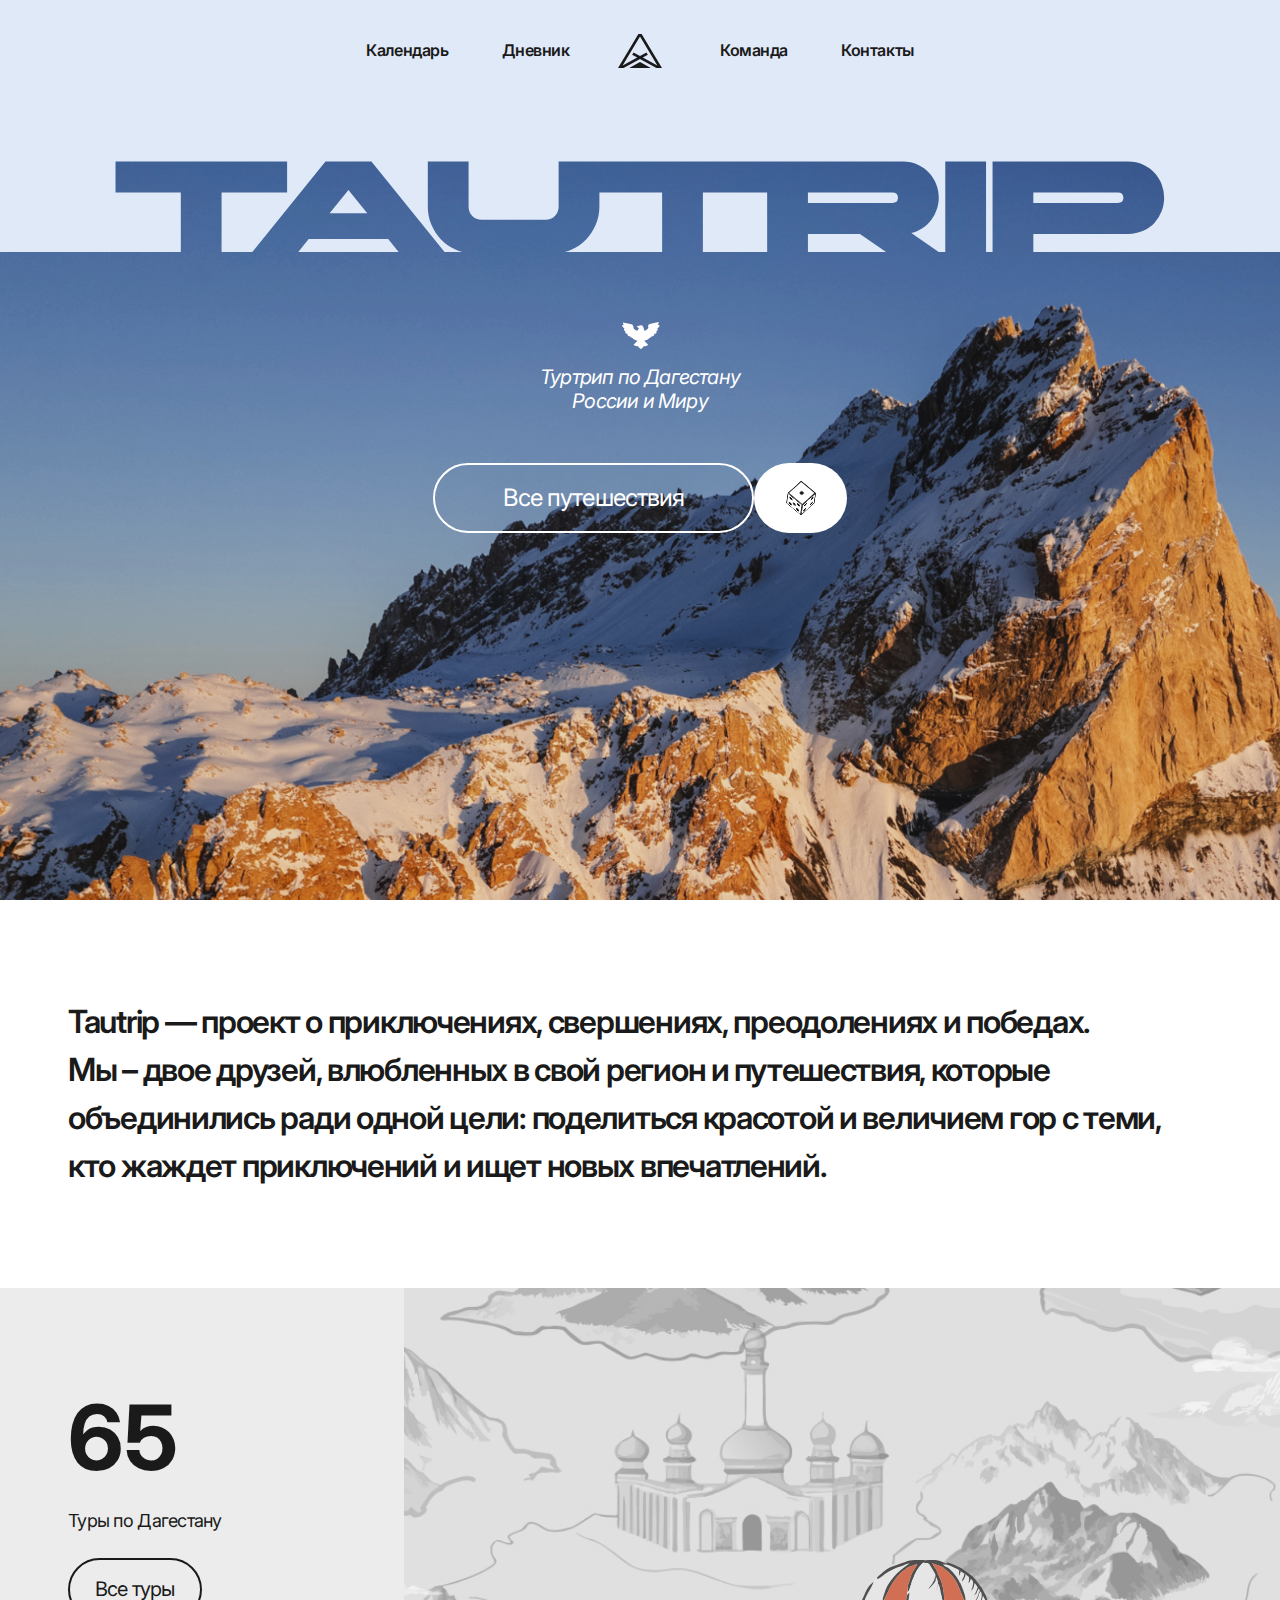
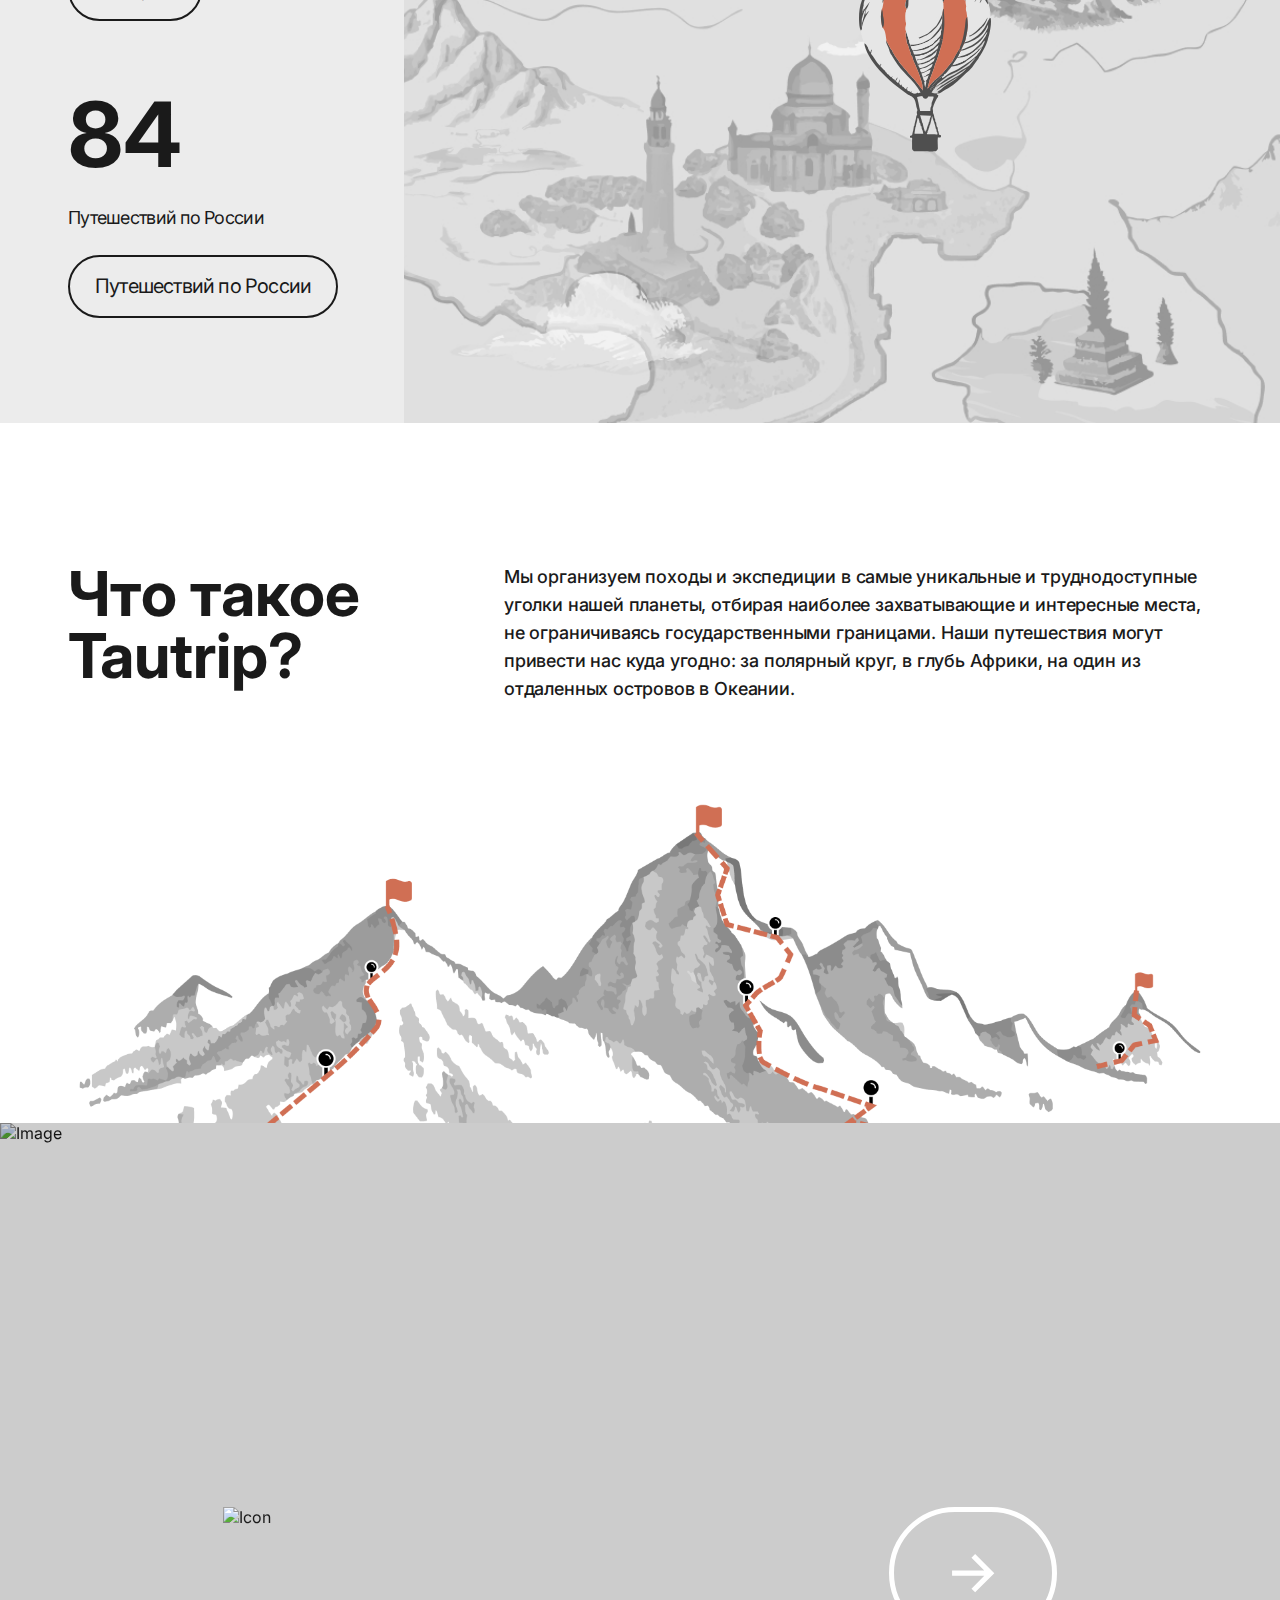
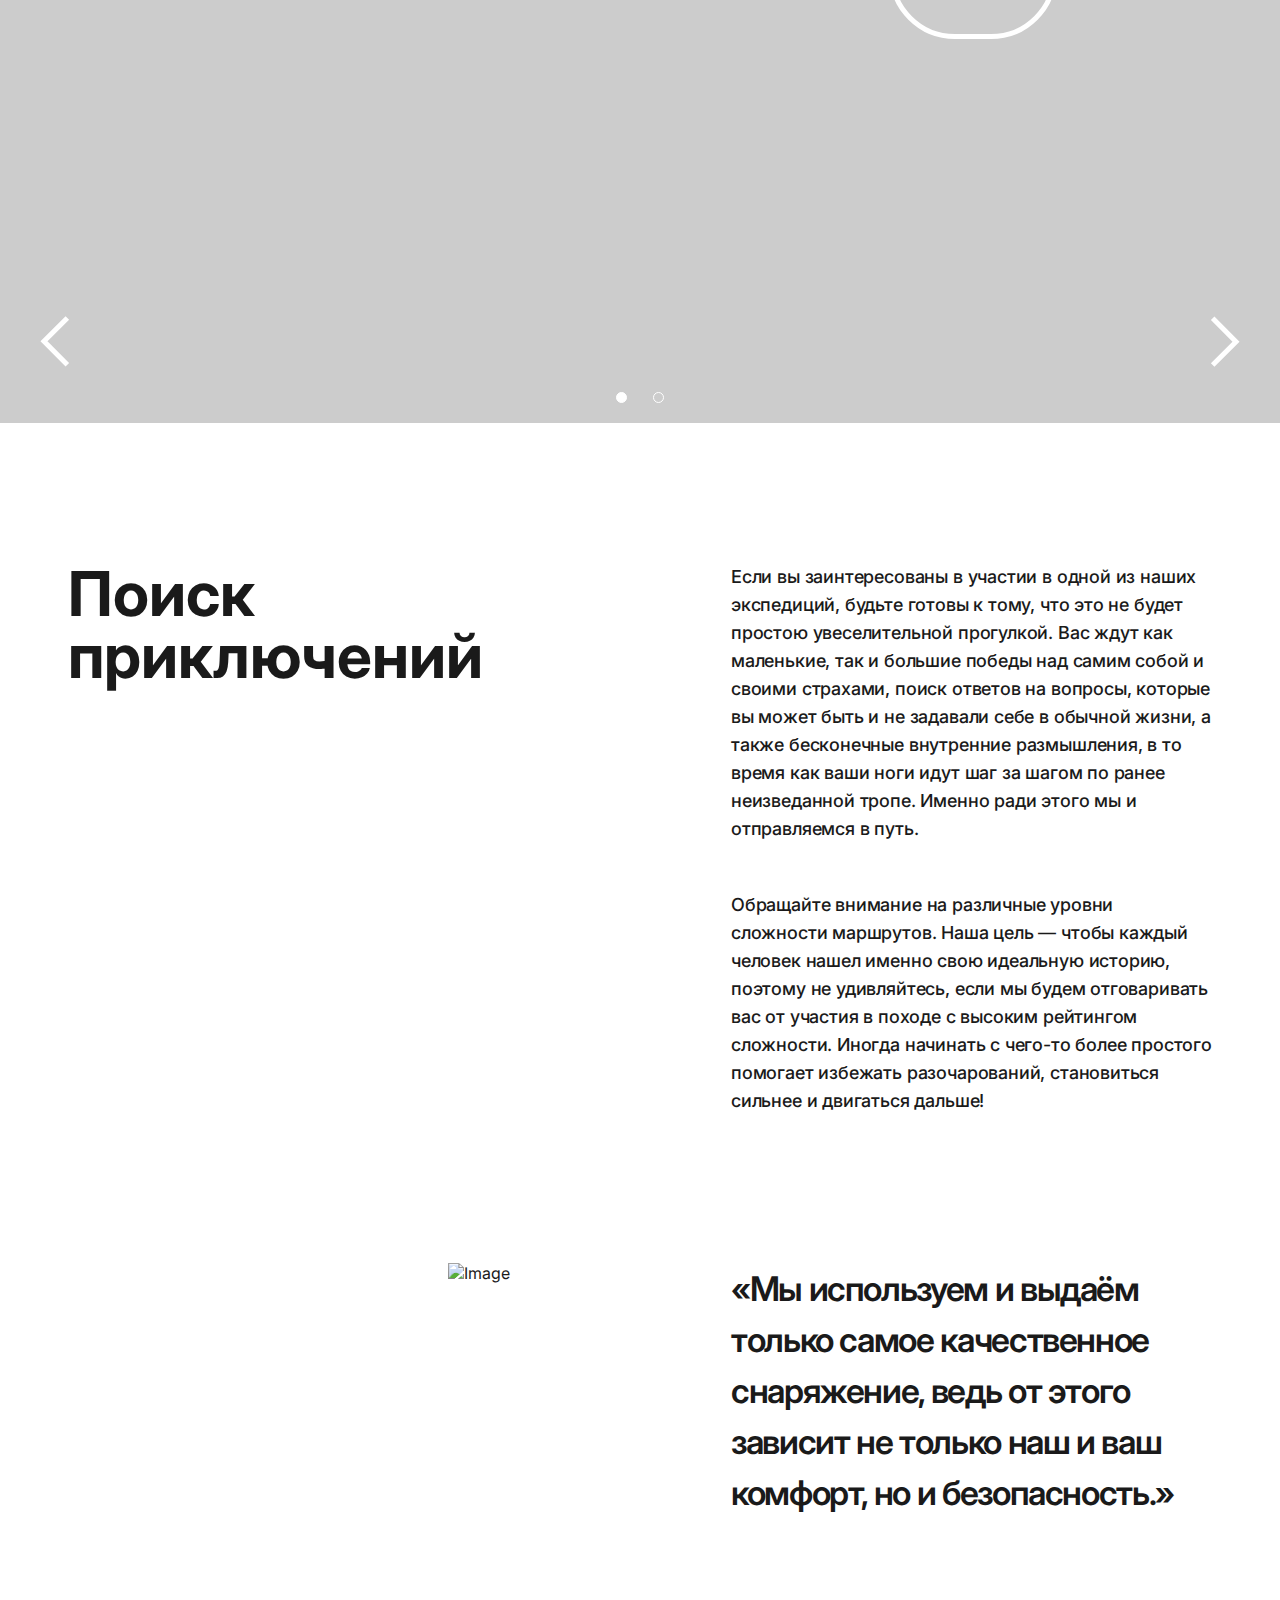
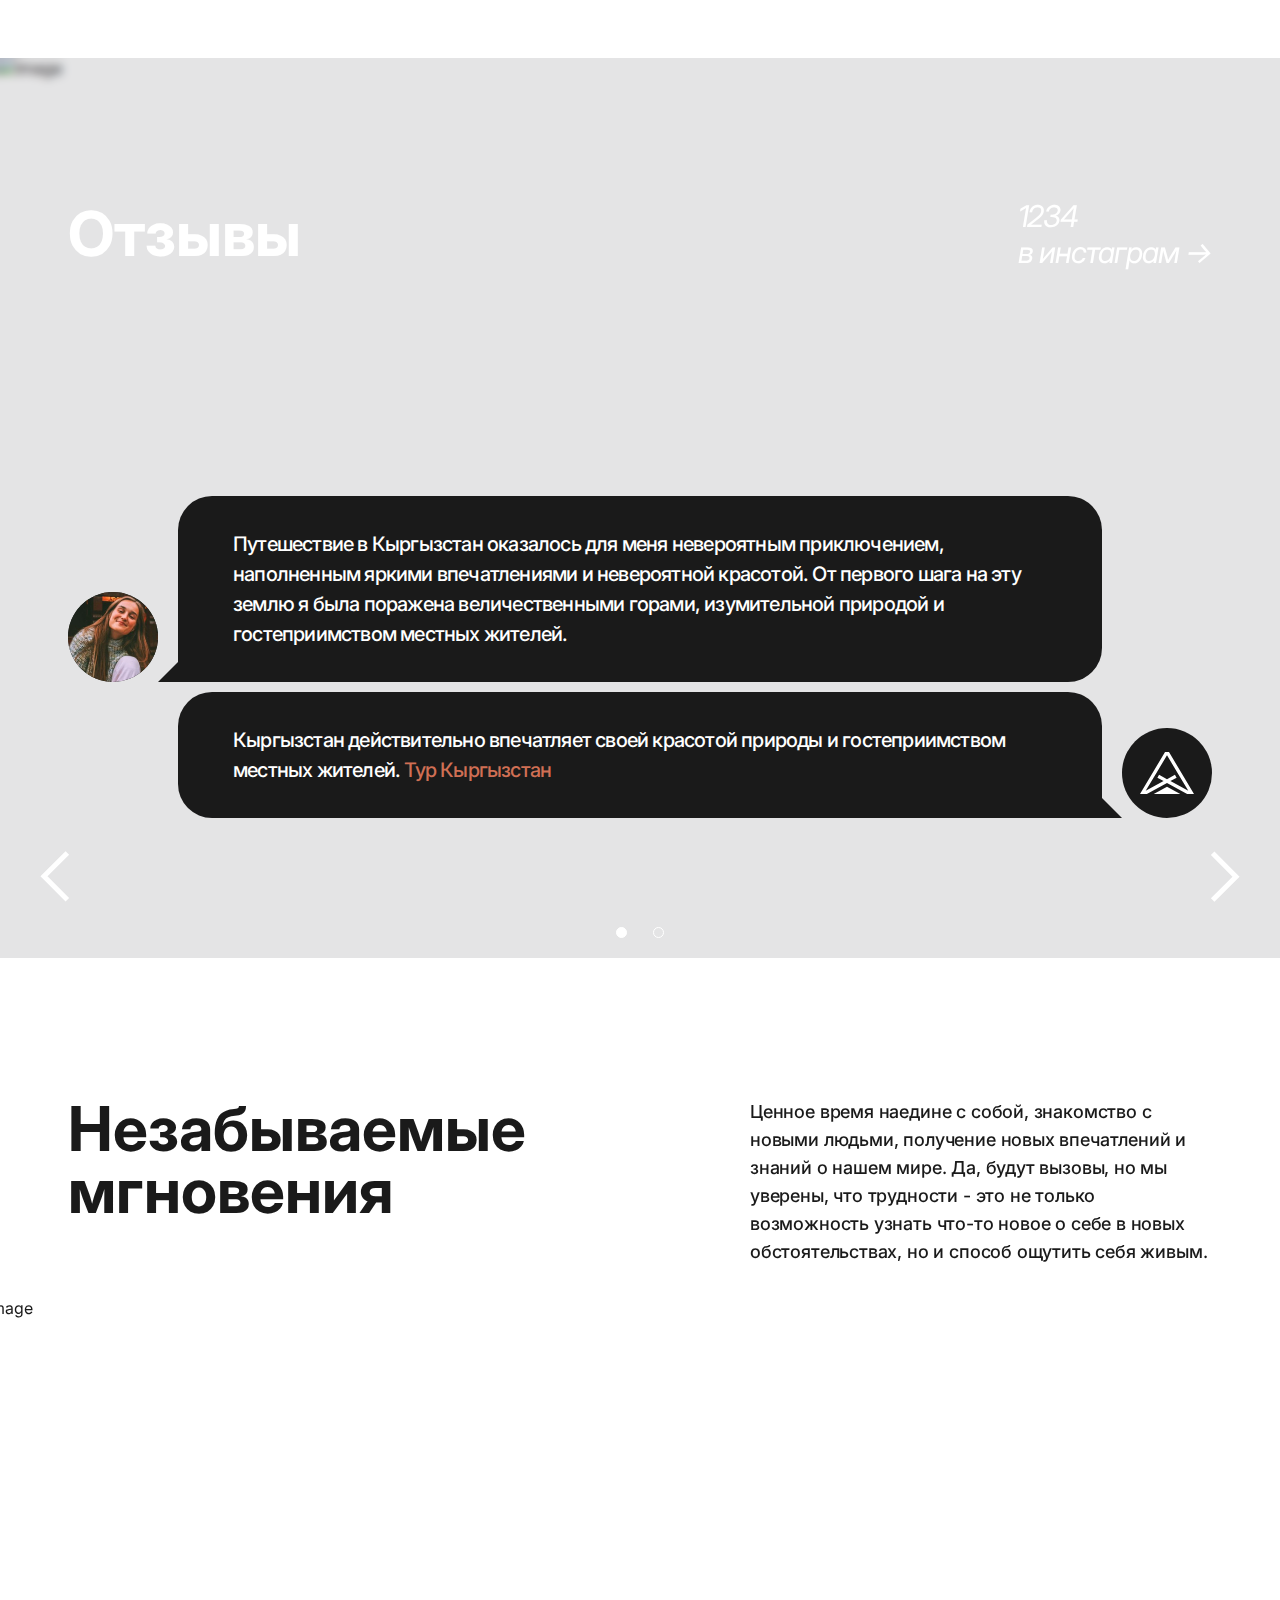
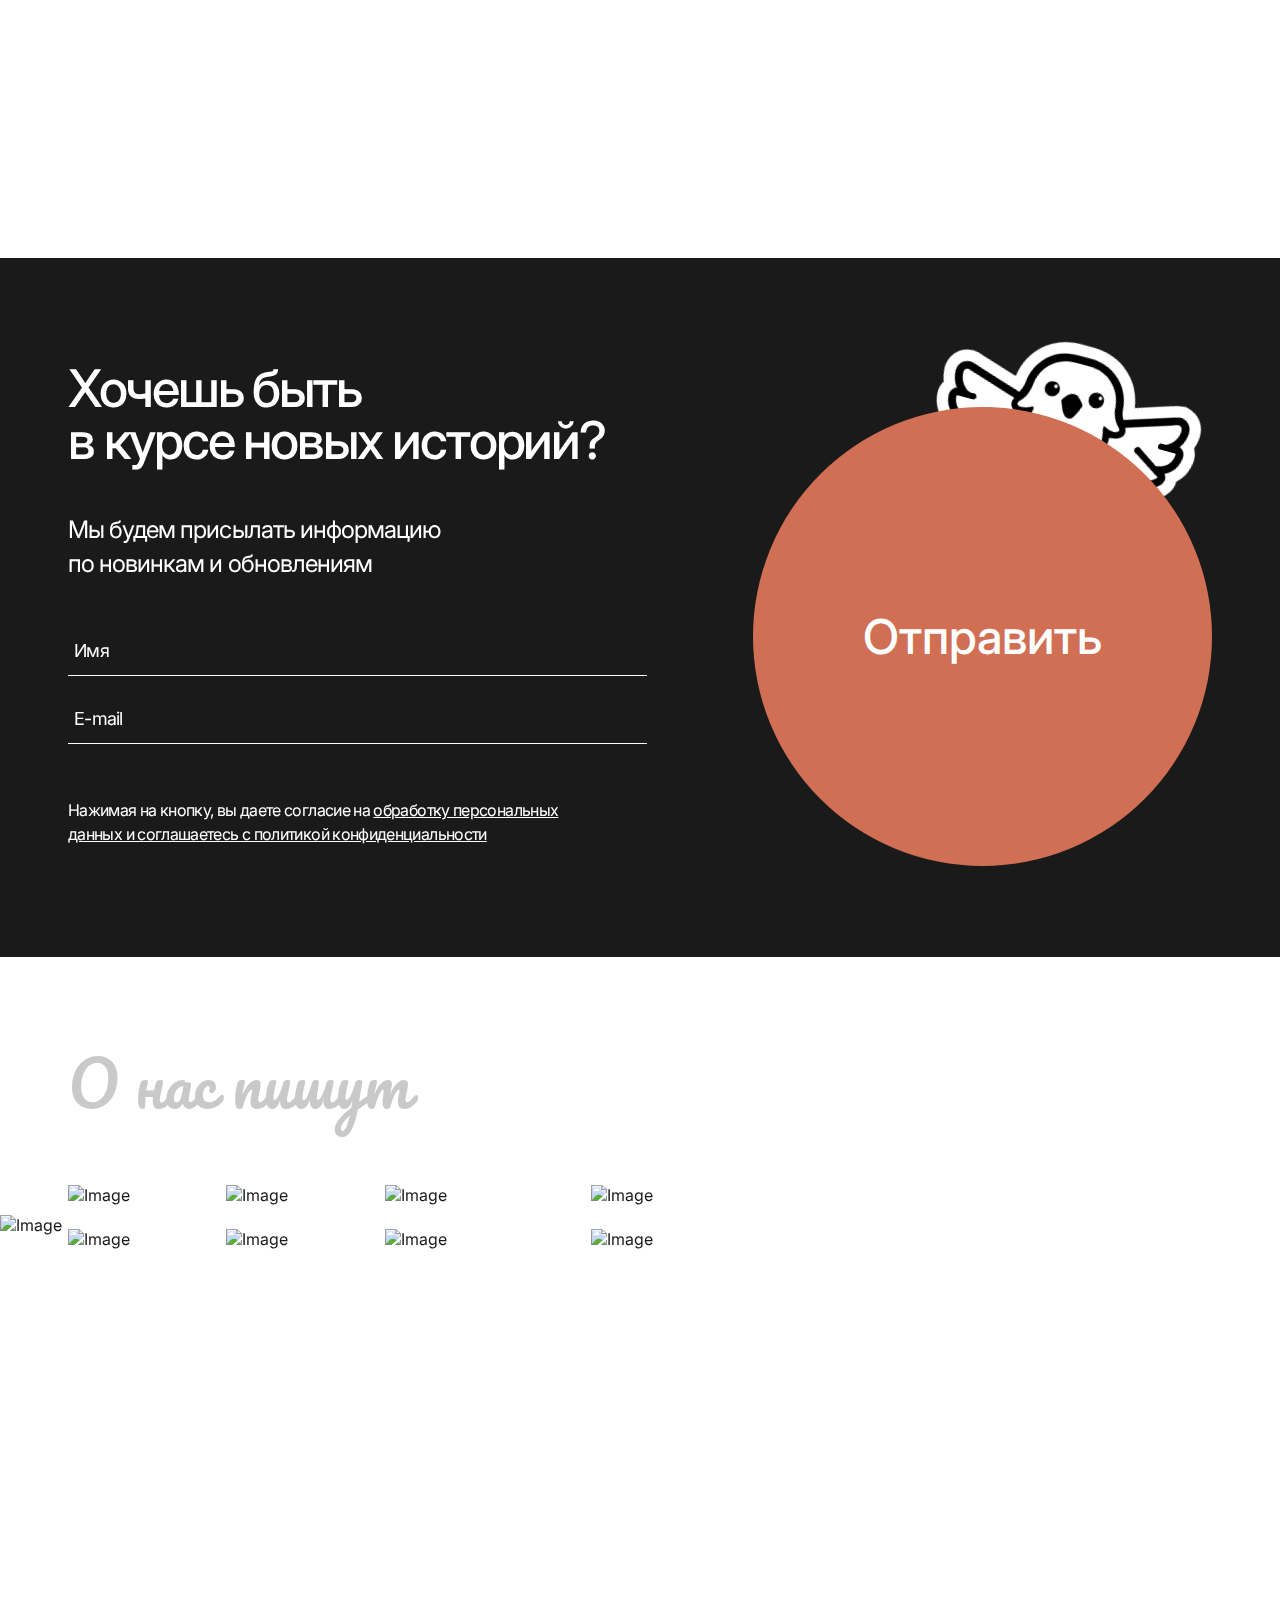
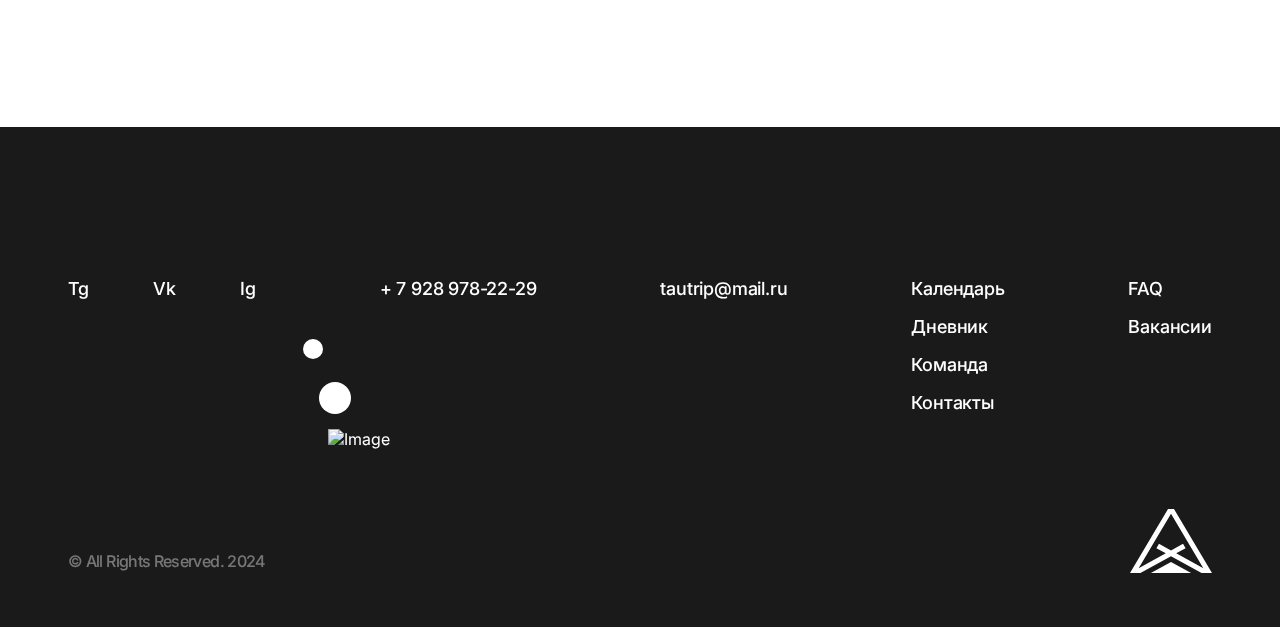
==== commit c6e1eb60: "fix: Improvements" ====
--- a/index.html
+++ b/index.html
@@ -63,6 +63,9 @@
 		<!-- end of header -->
 		<!-- content -->
 		<div class="wrapper__content">
+			<!-- <svg class="svg-clipped">
+                <clipPath id="my-clip-path" clipPathUnits="objectBoundingBox"><path d="M0.062,0.343 V1 H0.101 V0.343 H0.164 V0 H0 V0.343 H0.062 M0.2,0 L0.13,1 H0.174 L0.184,0.857 H0.26 L0.27,1 H0.314 L0.244,0 H0.2 M0.222,0.314 L0.24,0.571 H0.204 L0.222,0.314 M0.324,0.973 C0.326,0.984,0.329,0.993,0.331,1 H0.428 C0.431,0.993,0.433,0.984,0.435,0.973 C0.44,0.945,0.445,0.908,0.449,0.861 C0.453,0.814,0.456,0.759,0.458,0.697 C0.46,0.634,0.461,0.569,0.461,0.5 V0.343 H0.521 V1 H0.56 V0.343 H0.621 V1 H0.66 V0.8 H0.71 L0.735,1 H0.785 L0.759,0.79 C0.763,0.779,0.767,0.76,0.77,0.734 C0.773,0.709,0.776,0.678,0.778,0.643 C0.78,0.608,0.782,0.569,0.783,0.527 C0.784,0.485,0.785,0.443,0.785,0.4 C0.785,0.35,0.784,0.3,0.783,0.253 C0.781,0.205,0.779,0.163,0.776,0.126 C0.773,0.088,0.769,0.057,0.765,0.034 C0.761,0.011,0.756,0,0.751,0 H0.423 V0.5 C0.423,0.54,0.421,0.574,0.419,0.601 C0.417,0.629,0.414,0.643,0.41,0.643 H0.349 C0.346,0.643,0.343,0.629,0.34,0.601 C0.338,0.574,0.337,0.54,0.337,0.5 V0 H0.298 V0.5 C0.298,0.569,0.299,0.634,0.301,0.697 C0.303,0.759,0.306,0.814,0.31,0.861 C0.314,0.908,0.319,0.945,0.324,0.973 M0.66,0.343 V0.457 H0.741 C0.744,0.457,0.746,0.438,0.746,0.4 C0.746,0.362,0.744,0.343,0.741,0.343 H0.66 M0.791,0 V1 H0.83 V0 H0.791 M0.836,0 V1 H0.875 V0.8 H0.966 C0.971,0.8,0.976,0.789,0.98,0.766 C0.984,0.743,0.988,0.713,0.991,0.676 C0.994,0.638,0.996,0.595,0.998,0.547 C0.999,0.499,1,0.45,1,0.4 C1,0.35,0.999,0.3,0.998,0.253 C0.996,0.205,0.994,0.163,0.991,0.126 C0.988,0.088,0.984,0.057,0.98,0.034 C0.976,0.011,0.971,0,0.966,0 H0.836 M0.875,0.343 V0.457 H0.956 C0.959,0.457,0.961,0.438,0.961,0.4 C0.961,0.362,0.959,0.343,0.956,0.343 H0.875"></path></clipPath>
+            </svg> -->
 			<!-- main -->
 			<section class="main" id="main">
 				<div class="container">
@@ -77,67 +80,14 @@
 						<h2 class="main__title">Туртрип по Дагестану <br>России и Миру</h2>
 						<div class="main__inner">
 							<a href="#" class="main__btn main__btn--wide">Все путешествия</a>
-							<a href="#" class="main__square loaderViewPort">
-								<div class="loader">
-									<div class="side front">
-										<div class="dot"></div>
-									</div>
-									<div class="side back">
-										<div class="dotContainer">
-											<div class="dot"></div>
-											<div class="dot"></div>
-											<div class="dot"></div>
-										</div>
-									</div>
-									<div class="side left">
-										<div class="dotContainer">
-											<div class="dot"></div>
-											<div class="dot"></div>
-										</div>
-									</div>
-									<div class="side right">
-										<div class="dotContainer">
-											<div class="subDotContainer">
-												<div class="dot"></div>
-												<div class="dot"></div>
-											</div>
-											<div class="subDotContainer">
-												<div class="dot"></div>
-												<div class="dot"></div>
-											</div>
-										</div>
-									</div>
-									<div class="side top">
-										<div class="dotContainer">
-											<div class="subDotContainer">
-												<div class="dot"></div>
-												<div class="dot"></div>
-											</div>
-											<div class="subDotContainer">
-												<div class="dot"></div>
-											</div>
-											<div class="subDotContainer">
-												<div class="dot"></div>
-												<div class="dot"></div>
-											</div>
-										</div>
-									</div>
-									<div class="side bottom">
-										<div class="dotContainer">
-											<div class="subDotContainer">
-												<div class="dot"></div>
-												<div class="dot"></div>
-											</div>
-											<div class="subDotContainer">
-												<div class="dot"></div>
-												<div class="dot"></div>
-											</div>
-											<div class="subDotContainer">
-												<div class="dot"></div>
-												<div class="dot"></div>
-											</div>
-										</div>
-									</div>
+							<a href="#" class="main__square">
+								<div class="dice">
+									<div class="side one"></div>
+									<div class="side two"></div>
+									<div class="side three"></div>
+									<div class="side four"></div>
+									<div class="side five"></div>
+									<div class="side six"></div>
 								</div>
 							</a>
 						</div>
@@ -180,6 +130,7 @@
 						<div class="statistics__right">
 							<picture class="statistics__img">
 								<img src="img/illustration-map.jpg" srcset="img/illustration-map@2x.jpg 2x" alt="Image">
+								<img src="img/air-balloon.svg" alt="Balloon" class="statistics__img-balloon">
 							</picture>
 						</div>
 					</div>
@@ -551,6 +502,7 @@
 			<picture class="menu__img">
 				<img src="img/sticker-eaglet.svg" alt="Image">
 			</picture>
+			<!-- <div class="menu__letter"></div> -->
 			<div class="menu__decor">
 				<img src="img/tautrip-transparent.svg" alt="Image" class="default">
 				<img src="img/tautrip-white.svg" alt="Image" class="white">
--- a/css/app.min.css
+++ b/css/app.min.css
@@ -269,7 +269,7 @@
 }
 @media screen and (max-width: 359px) {
   .flatpickr-calendar {
-    width: 100%;
+    width: 300px;
   }
 }
 
@@ -455,7 +455,7 @@
 }
 @media screen and (max-width: 359px) {
   span.flatpickr-weekday {
-    padding-right: 8px;
+    padding-right: 0;
     max-width: 14.29%;
     width: 14.29%;
     height: 30px;
@@ -495,7 +495,7 @@
 }
 @media screen and (max-width: 359px) {
   .flatpickr-day {
-    padding-right: 8px;
+    padding-right: 0;
     max-width: 14.29%;
     width: 14.29%;
     height: 30px;
@@ -614,18 +614,20 @@
 .header--gray .hamburger__inner {
   background: #444749;
 }
-.header.is--menu .header__logotype .default,
-.header.is--menu .header__logotype .gray {
-  opacity: 0;
-  pointer-events: none;
-}
-.header.is--menu .header__logotype .white {
-  opacity: 1;
-  pointer-events: auto;
-}
 @media screen and (min-width: 744px) and (max-width: 1023px) {
   .header {
     padding: 18px 0;
+  }
+}
+@media screen and (max-width: 743px) {
+  .header.is--menu .header__logotype .default,
+  .header.is--menu .header__logotype .gray {
+    opacity: 0;
+    pointer-events: none;
+  }
+  .header.is--menu .header__logotype .white {
+    opacity: 1;
+    pointer-events: auto;
   }
 }
 @media screen and (min-width: 430px) and (max-width: 743px) {
@@ -914,6 +916,7 @@
           transform: translate(0, -104%);
   display: block;
   overflow: hidden;
+  max-height: 100dvh;
   width: 100%;
   visibility: hidden;
   pointer-events: none;
@@ -929,7 +932,7 @@
   z-index: -1;
   display: block;
   width: 100%;
-  height: calc(100dvh - 158px);
+  height: calc(100dvh - 33px);
   background: #1A1A1A;
 }
 .menu.is--active {
@@ -955,6 +958,16 @@
   -webkit-transition: all 0.25s ease-in-out 0.4s;
   transition: all 0.25s ease-in-out 0.4s;
 }
+@media screen and (max-height: 639px) {
+  .menu.is--active .menu__img {
+    -webkit-transform: rotate(165deg) translate(-100%, 20px);
+        -ms-transform: rotate(165deg) translate(-100%, 20px);
+            transform: rotate(165deg) translate(-100%, 20px);
+    opacity: 0;
+    -webkit-transition: all 0.25s ease-in-out;
+    transition: all 0.25s ease-in-out;
+  }
+}
 .menu.is--active .menu__decor .white {
   opacity: 1;
   pointer-events: auto;
@@ -964,11 +977,6 @@
 @media screen and (min-width: 768px) {
   .menu {
     display: none;
-  }
-}
-@media screen and (max-width: 429px) {
-  .menu::before {
-    height: calc(100dvh - 118px);
   }
 }
 .menu__wrap {
@@ -1024,8 +1032,8 @@
           transform: rotate(165deg) translate(0, 20px);
   display: block;
   overflow: hidden;
-  width: 548px;
-  height: 445px;
+  width: 480px;
+  height: 332px;
   opacity: 0;
   -webkit-transition: all 0.25s ease-in-out;
   transition: all 0.25s ease-in-out;
@@ -1045,12 +1053,40 @@
     height: 247px;
   }
 }
+@media screen and (max-height: 639px) {
+  .menu__img {
+    -webkit-transform: rotate(165deg) translate(-100%, 20px);
+        -ms-transform: rotate(165deg) translate(-100%, 20px);
+            transform: rotate(165deg) translate(-100%, 20px);
+    opacity: 0;
+  }
+}
+.menu__letter {
+  position: absolute;
+  bottom: 0;
+  left: 50%;
+  z-index: 1;
+  -webkit-transform: translate(-50%, 0);
+      -ms-transform: translate(-50%, 0);
+          transform: translate(-50%, 0);
+  display: block;
+  width: 390px;
+  height: 33px;
+  -webkit-clip-path: url(#my-clip-path);
+          clip-path: url(#my-clip-path);
+}
+@media screen and (max-width: 429px) {
+  .menu__letter {
+    width: 260px;
+    height: 22px;
+  }
+}
 .menu__decor {
   position: absolute;
   right: 0;
   bottom: 0;
   left: 0;
-  z-index: -1;
+  z-index: -2;
   width: 100%;
   height: 158px;
 }
@@ -1569,7 +1605,7 @@
   right: 0;
   bottom: 0;
   left: 0;
-  z-index: 1;
+  z-index: 10;
   display: block;
   width: 100%;
   height: 100%;
@@ -1578,6 +1614,15 @@
           clip-path: polygon(0% 0%, 0% 100%, 10% 100%, 10% 10%, 90% 10%, 90% 90%, 10% 90%, 10% 100%, 100% 100%, 100% 0%);
   -webkit-backdrop-filter: blur(8px);
           backdrop-filter: blur(8px);
+  pointer-events: none;
+}
+.content-video.is--active::after {
+  opacity: 0;
+  visibility: hidden;
+}
+.content-video.is--active .content-video__media {
+  opacity: 0;
+  visibility: hidden;
   pointer-events: none;
 }
 .content-video__play {
@@ -1615,6 +1660,25 @@
   }
 }
 .content-video__media {
+  position: absolute;
+  top: 0;
+  right: 0;
+  bottom: 0;
+  left: 0;
+  z-index: 5;
+  display: block;
+  width: 100%;
+  height: 100%;
+  cursor: pointer;
+}
+.content-video__media img {
+  display: block;
+  width: 100%;
+  height: 100%;
+  -o-object-fit: cover;
+     object-fit: cover;
+}
+.content-video__media-iframe {
   position: absolute;
   top: 0;
   right: 0;
@@ -1899,6 +1963,22 @@
     margin-left: auto;
   }
 }
+.main__square {
+  display: -webkit-box;
+  display: -ms-flexbox;
+  display: flex;
+  -webkit-box-pack: center;
+      -ms-flex-pack: center;
+          justify-content: center;
+  -webkit-box-align: center;
+      -ms-flex-align: center;
+          align-items: center;
+  min-width: 93px;
+  width: 93px;
+  height: 70px;
+  background: #FFFFFF;
+  border-radius: 98px;
+}
 .main__bg {
   position: absolute;
   right: 0;
@@ -2221,12 +2301,28 @@
   margin-right: calc(50% - 50vw);
   height: 100%;
 }
-.statistics__img img {
+.statistics__img > img:not(.statistics__img-balloon) {
   display: block;
   width: 100%;
   height: 100%;
   -o-object-fit: cover;
      object-fit: cover;
+}
+.statistics__img-balloon {
+  position: absolute;
+  top: 50%;
+  left: 50%;
+  z-index: 1;
+  -webkit-transform: translate(-50%, -50%);
+      -ms-transform: translate(-50%, -50%);
+          transform: translate(-50%, -50%);
+  display: block;
+  width: 132px;
+  height: 193px;
+  -o-object-fit: contain;
+     object-fit: contain;
+  -webkit-animation: balloon 2s linear infinite;
+          animation: balloon 2s linear infinite;
 }
 @media screen and (min-width: 744px) and (max-width: 1023px) {
   .statistics__img {
@@ -2247,6 +2343,59 @@
   }
 }
 
+@-webkit-keyframes balloon {
+  0% {
+    top: 50%;
+    opacity: 1;
+  }
+  49% {
+    top: -193px;
+    opacity: 1;
+  }
+  50% {
+    top: -193px;
+    opacity: 0;
+  }
+  51% {
+    top: calc(100% + 193px);
+    opacity: 0;
+  }
+  52% {
+    top: calc(100% + 193px);
+    opacity: 1;
+  }
+  100% {
+    top: 50%;
+    opacity: 1;
+  }
+}
+
+@keyframes balloon {
+  0% {
+    top: 50%;
+    opacity: 1;
+  }
+  49% {
+    top: -193px;
+    opacity: 1;
+  }
+  50% {
+    top: -193px;
+    opacity: 0;
+  }
+  51% {
+    top: calc(100% + 193px);
+    opacity: 0;
+  }
+  52% {
+    top: calc(100% + 193px);
+    opacity: 1;
+  }
+  100% {
+    top: 50%;
+    opacity: 1;
+  }
+}
 .what-is {
   position: relative;
   z-index: 1;
@@ -5326,10 +5475,153 @@
   }
 }
 
+.calendar-filter__trigger {
+  position: absolute;
+  top: 20.5px;
+  left: 0;
+  z-index: 600;
+  display: block;
+  overflow: hidden;
+  margin-left: 20px;
+  padding: 0;
+  min-width: 36px;
+  width: 36px;
+  height: 36px;
+  font-size: 0;
+  background: transparent;
+  border: none;
+  border-radius: 0;
+  -webkit-transition: all 0.25s ease-in-out;
+  transition: all 0.25s ease-in-out;
+}
+.calendar-filter__trigger.is--active .calendar-filter__trigger-inner {
+  background: #FFFFFF;
+}
+.calendar-filter__trigger.is--active .calendar-filter__trigger-inner:first-child {
+  top: 17px;
+  left: 5px;
+  -webkit-transform: rotate(45deg);
+      -ms-transform: rotate(45deg);
+          transform: rotate(45deg);
+  width: 26px;
+}
+.calendar-filter__trigger.is--active .calendar-filter__trigger-inner:first-child::before {
+  opacity: 0;
+}
+.calendar-filter__trigger.is--active .calendar-filter__trigger-inner:nth-child(2) {
+  opacity: 0;
+}
+.calendar-filter__trigger.is--active .calendar-filter__trigger-inner:last-child {
+  top: 17px;
+  left: 5px;
+  -webkit-transform: rotate(-45deg);
+      -ms-transform: rotate(-45deg);
+          transform: rotate(-45deg);
+  width: 26px;
+}
+.calendar-filter__trigger.is--active .calendar-filter__trigger-inner:last-child::before {
+  opacity: 0;
+}
+@media screen and (min-width: 744px) {
+  .calendar-filter__trigger {
+    display: none;
+  }
+}
+@media screen and (max-width: 429px) {
+  .calendar-filter__trigger {
+    top: 15.5px;
+    min-width: 34px;
+    width: 34px;
+    height: 34px;
+  }
+  .calendar-filter__trigger.is--active .calendar-filter__trigger-inner:first-child {
+    top: 12px;
+  }
+  .calendar-filter__trigger.is--active .calendar-filter__trigger-inner:last-child {
+    top: 12px;
+  }
+}
+.calendar-filter__trigger-inner {
+  position: absolute;
+  left: 5px;
+  z-index: 1;
+  display: block;
+  width: 26px;
+  height: 2px;
+  background: #444749;
+  -webkit-transition: all 0.25s ease-in-out;
+  transition: all 0.25s ease-in-out;
+}
+.calendar-filter__trigger-inner:first-child {
+  top: 7px;
+  left: 12px;
+  width: 19px;
+}
+.calendar-filter__trigger-inner:first-child::before {
+  content: "";
+  position: absolute;
+  top: -2px;
+  left: -2px;
+  z-index: 1;
+  -webkit-transform: translate(-100%, 0);
+      -ms-transform: translate(-100%, 0);
+          transform: translate(-100%, 0);
+  display: block;
+  width: 6px;
+  height: 6px;
+  border: 1.5px solid #444749;
+  border-radius: 50%;
+  -webkit-transition: all 0.25s ease-in-out;
+  transition: all 0.25s ease-in-out;
+}
+.calendar-filter__trigger-inner:nth-child(2) {
+  top: 17px;
+}
+.calendar-filter__trigger-inner:last-child {
+  top: 27px;
+  width: 19px;
+}
+.calendar-filter__trigger-inner:last-child::before {
+  content: "";
+  position: absolute;
+  top: -2px;
+  right: -2px;
+  z-index: 1;
+  -webkit-transform: translate(100%, 0);
+      -ms-transform: translate(100%, 0);
+          transform: translate(100%, 0);
+  display: block;
+  width: 6px;
+  height: 6px;
+  border: 1.5px solid #444749;
+  border-radius: 50%;
+  -webkit-transition: all 0.25s ease-in-out;
+  transition: all 0.25s ease-in-out;
+}
+@media screen and (max-width: 429px) {
+  .calendar-filter__trigger-inner {
+    left: 6px;
+    width: 22px;
+  }
+  .calendar-filter__trigger-inner:first-child {
+    top: 5px;
+    width: 15px;
+  }
+  .calendar-filter__trigger-inner:nth-child(2) {
+    top: 12px;
+  }
+  .calendar-filter__trigger-inner:last-child {
+    top: 19px;
+    width: 15px;
+  }
+}
 .calendar-filter__wrapper {
   display: -webkit-box;
   display: -ms-flexbox;
   display: flex;
+  -webkit-box-align: center;
+      -ms-flex-align: center;
+          align-items: center;
   -webkit-box-pack: center;
       -ms-flex-pack: center;
           justify-content: center;
@@ -5349,13 +5641,31 @@
     right: 0;
     bottom: 0;
     left: 0;
-    z-index: 90;
-    display: none;
+    z-index: 400;
+    -webkit-transform: translate(0, -104%);
+        -ms-transform: translate(0, -104%);
+            transform: translate(0, -104%);
     -webkit-box-orient: vertical;
     -webkit-box-direction: normal;
         -ms-flex-direction: column;
             flex-direction: column;
     background: #1A1A1A;
+    visibility: hidden;
+    pointer-events: none;
+    -webkit-transition: all 0.45s ease-in-out;
+    transition: all 0.45s ease-in-out;
+  }
+  .calendar-filter__wrapper.is--active {
+    -webkit-transform: translate(0, 0);
+        -ms-transform: translate(0, 0);
+            transform: translate(0, 0);
+    visibility: visible;
+    pointer-events: auto;
+  }
+  .calendar-filter__wrapper.is--active .calendar-filter__item {
+    opacity: 1;
+    -webkit-transition: all 0.25s ease-in-out 0.4s;
+    transition: all 0.25s ease-in-out 0.4s;
   }
 }
 @media screen and (min-width: 430px) and (max-width: 743px) {
@@ -5374,6 +5684,14 @@
   }
   .calendar-filter__item:nth-child(5n), .calendar-filter__item:nth-child(5n-1), .calendar-filter__item:nth-child(5n-2), .calendar-filter__item:nth-child(5n-3) {
     margin-left: 12px;
+  }
+}
+@media screen and (max-width: 743px) {
+  .calendar-filter__item {
+    opacity: 0;
+    width: 100%;
+    -webkit-transition: all 0.25s ease-in-out;
+    transition: all 0.25s ease-in-out;
   }
 }
 @media screen and (min-width: 430px) and (max-width: 743px) {
@@ -5423,7 +5741,8 @@
 }
 @media screen and (min-width: 744px) and (max-width: 1023px) {
   .calendar-filter__btn {
-    padding: 3px 10px;
+    padding: 6px 10px;
+    font-size: 14px;
     border: 1px solid #FFFFFF;
   }
 }
@@ -5434,33 +5753,9 @@
   border: 2px solid #FFFFFF;
   border-radius: 98px;
 }
-.calendar-filter__calendar::before {
-  content: "";
-  position: absolute;
-  top: 50%;
-  left: 26px;
-  z-index: 1;
-  -webkit-transform: translate(0, -50%);
-      -ms-transform: translate(0, -50%);
-          transform: translate(0, -50%);
-  display: block;
-  min-width: 46px;
-  width: 46px;
-  height: 46px;
-  background-image: url(../img/sprite.svg#icon-calendar);
-  background-repeat: no-repeat;
-  background-size: contain;
-  background-position: center center;
-}
 @media screen and (min-width: 744px) and (max-width: 1023px) {
   .calendar-filter__calendar {
     border: 1px solid #FFFFFF;
-  }
-  .calendar-filter__calendar::before {
-    left: 4px;
-    min-width: 30px;
-    width: 30px;
-    height: 30px;
   }
 }
 .calendar-filter__date {
@@ -5469,7 +5764,7 @@
           appearance: none;
   display: block;
   overflow: hidden;
-  padding: 13.5px 12px 13.5px 72px;
+  padding: 13.5px 12px;
   max-width: 100%;
   width: 100%;
   height: 100%;
@@ -5477,10 +5772,14 @@
   font-weight: normal;
   white-space: nowrap;
   text-overflow: ellipsis;
+  text-align: center;
   color: #FFFFFF;
   background: transparent;
   border: none;
   border-radius: 0;
+  -webkit-transition: all 0.25s ease-in-out;
+  transition: all 0.25s ease-in-out;
+  cursor: pointer;
 }
 .calendar-filter__date::-webkit-input-placeholder {
   opacity: 1;
@@ -5507,8 +5806,8 @@
 }
 @media screen and (min-width: 744px) and (max-width: 1023px) {
   .calendar-filter__date {
-    padding: 9.25px 6px 9.25px 32px;
-    font-size: 12px;
+    padding: 8px 6px;
+    font-size: 14px;
     line-height: 1;
   }
 }
@@ -5520,7 +5819,7 @@
 }
 @media screen and (min-width: 744px) and (max-width: 1023px) {
   .calendar-filter__rating {
-    padding: 2.5px 6px;
+    padding: 7.5px 6px;
     border: 1px solid #FFFFFF;
   }
 }
@@ -6462,15 +6761,23 @@
   color: #FFFFFF;
 }
 .rating-select__label {
-  display: block;
+  display: -webkit-box;
+  display: -ms-flexbox;
+  display: flex;
+  -webkit-box-align: center;
+      -ms-flex-align: center;
+          align-items: center;
+  -webkit-box-pack: center;
+      -ms-flex-pack: center;
+          justify-content: center;
   margin: 0;
   cursor: pointer;
 }
-.rating-select__label ~ .rating-select__label {
+.rating-select__label:not(:first-child) {
   margin-left: 3px;
 }
 @media screen and (min-width: 744px) and (max-width: 1023px) {
-  .rating-select__label ~ .rating-select__label {
+  .rating-select__label:not(:first-child) {
     margin-left: 2px;
   }
 }
@@ -6488,190 +6795,113 @@
   }
 }
 
-.loaderViewPort {
-  aspect-ratio: 1;
-  -webkit-perspective: 1000px;
-          perspective: 1000px;
+.dice {
+  position: relative;
+  width: 20px;
+  height: 20px;
+  -webkit-transform-style: preserve-3d;
+          transform-style: preserve-3d;
+  -webkit-transform: rotateY(185deg) rotateX(150deg) rotateZ(315deg);
+          transform: rotateY(185deg) rotateX(150deg) rotateZ(315deg);
+  -webkit-animation: rotate 5s linear infinite;
+          animation: rotate 5s linear infinite;
+}
+
+.side {
+  width: 100%;
+  height: 100%;
+  background: #FFFFFF;
+  border: 1px solid #1A1A1A;
+  position: absolute;
   display: -webkit-box;
   display: -ms-flexbox;
   display: flex;
+  -webkit-box-align: center;
+      -ms-flex-align: center;
+          align-items: center;
   -webkit-box-pack: center;
       -ms-flex-pack: center;
           justify-content: center;
-  -webkit-box-align: center;
-      -ms-flex-align: center;
-          align-items: center;
-  min-width: 93px;
-  width: 93px;
-  height: 70px;
-  background: #FFFFFF;
-  border-radius: 98px;
-}
-
-.loader {
-  /* Container for the dice*/
-  display: -webkit-box;
-  display: -ms-flexbox;
-  display: flex;
-  -webkit-box-pack: center;
-      -ms-flex-pack: center;
-          justify-content: center;
-  -webkit-box-align: center;
-      -ms-flex-align: center;
-          align-items: center;
-  -webkit-transform: rotateX(90deg);
-          transform: rotateX(90deg);
-  -webkit-transform-style: preserve-3d;
-          transform-style: preserve-3d;
-  -webkit-animation: revolve 5s ease infinite;
-          animation: revolve 5s ease infinite;
-}
-
-.dot {
-  width: 0.3rem;
-  aspect-ratio: 1;
-  background-color: black;
+}
+.side::before {
+  content: "";
+  width: 20%;
+  height: 20%;
+  background: #1A1A1A;
   border-radius: 50%;
 }
 
-.dotContainer {
-  /* Flexbox to arrange dots horizontally */
-  width: 100%;
-  height: 100%;
-  display: -webkit-box;
-  display: -ms-flexbox;
-  display: flex;
-  -ms-flex-pack: distribute;
-      justify-content: space-around;
-  -webkit-box-align: center;
-      -ms-flex-align: center;
-          align-items: center;
-}
-
-.subDotContainer {
-  /* Flexbox to arrange dots vertically */
-  height: 100%;
-  display: -webkit-box;
-  display: -ms-flexbox;
-  display: flex;
-  -webkit-box-orient: vertical;
-  -webkit-box-direction: normal;
-      -ms-flex-direction: column;
-          flex-direction: column;
-  -ms-flex-pack: distribute;
-      justify-content: space-around;
-}
-
-.left .dotContainer {
-  -webkit-transform: rotate(45deg);
-      -ms-transform: rotate(45deg);
-          transform: rotate(45deg);
-}
-
-.side {
-  /* Actual sides of the dice */
-  background-color: rgb(255, 255, 255);
-  position: absolute;
-  width: 1.4em; /* Varying this will vary the Dice's size */
-  aspect-ratio: 1;
-  display: -webkit-box;
-  display: -ms-flexbox;
-  display: flex;
-  -webkit-box-pack: center;
-      -ms-flex-pack: center;
-          justify-content: center;
-  -webkit-box-align: center;
-      -ms-flex-align: center;
-          align-items: center;
-  border: 2px solid black;
-}
-
-.front {
-  -webkit-transform: translateZ(0.7rem);
-          transform: translateZ(0.7rem);
-}
-
-.back {
-  -webkit-transform: translateZ(-0.7rem);
-          transform: translateZ(-0.7rem);
-}
-
-.back .dotContainer {
-  -webkit-transform: rotate(-45deg);
-      -ms-transform: rotate(-45deg);
-          transform: rotate(-45deg);
-}
-
-.left {
-  -webkit-transform: rotateY(90deg) translateZ(0.7rem);
-          transform: rotateY(90deg) translateZ(0.7rem);
-}
-
-.right {
-  -webkit-transform: rotateY(90deg) translateZ(-0.7rem);
-          transform: rotateY(90deg) translateZ(-0.7rem);
-}
-
-.bottom {
-  -webkit-transform: translateY(0.7rem) rotateX(90deg);
-          transform: translateY(0.7rem) rotateX(90deg);
-}
-
-.top {
-  -webkit-transform: translateY(-0.7rem) rotateX(90deg);
-          transform: translateY(-0.7rem) rotateX(90deg);
-}
-
-@-webkit-keyframes revolve {
-  0% {
-    -webkit-transform: rotate3d(1, 0, 0, 0deg) rotate3d(0, 1, 0, 0deg) rotate3d(0, 0, 1, 0deg);
-            transform: rotate3d(1, 0, 0, 0deg) rotate3d(0, 1, 0, 0deg) rotate3d(0, 0, 1, 0deg);
-  }
-  20% {
-    -webkit-transform: rotate3d(1, 0, 0, 72deg) rotate3d(0, 1, 0, 72deg) rotate3d(0, 0, 1, 72deg);
-            transform: rotate3d(1, 0, 0, 72deg) rotate3d(0, 1, 0, 72deg) rotate3d(0, 0, 1, 72deg);
-  }
-  40% {
-    -webkit-transform: rotate3d(1, 0, 0, 148deg) rotate3d(0, 1, 0, 148deg) rotate3d(0, 0, 1, 148deg);
-            transform: rotate3d(1, 0, 0, 148deg) rotate3d(0, 1, 0, 148deg) rotate3d(0, 0, 1, 148deg);
-  }
-  60% {
-    -webkit-transform: rotate3d(1, 0, 0, 216deg) rotate3d(0, 1, 0, 216deg) rotate3d(0, 0, 1, 216deg);
-            transform: rotate3d(1, 0, 0, 216deg) rotate3d(0, 1, 0, 216deg) rotate3d(0, 0, 1, 216deg);
-  }
-  80% {
-    -webkit-transform: rotate3d(1, 0, 0, 288deg) rotate3d(0, 1, 0, 288deg) rotate3d(0, 0, 1, 288deg);
-            transform: rotate3d(1, 0, 0, 288deg) rotate3d(0, 1, 0, 288deg) rotate3d(0, 0, 1, 288deg);
-  }
-  100% {
-    -webkit-transform: rotate3d(1, 0, 0, 360deg) rotate3d(0, 1, 0, 360deg) rotate3d(0, 0, 1, 360deg);
-            transform: rotate3d(1, 0, 0, 360deg) rotate3d(0, 1, 0, 360deg) rotate3d(0, 0, 1, 360deg);
-  }
-}
-
-@keyframes revolve {
-  0% {
-    -webkit-transform: rotate3d(1, 0, 0, 0deg) rotate3d(0, 1, 0, 0deg) rotate3d(0, 0, 1, 0deg);
-            transform: rotate3d(1, 0, 0, 0deg) rotate3d(0, 1, 0, 0deg) rotate3d(0, 0, 1, 0deg);
-  }
-  20% {
-    -webkit-transform: rotate3d(1, 0, 0, 72deg) rotate3d(0, 1, 0, 72deg) rotate3d(0, 0, 1, 72deg);
-            transform: rotate3d(1, 0, 0, 72deg) rotate3d(0, 1, 0, 72deg) rotate3d(0, 0, 1, 72deg);
-  }
-  40% {
-    -webkit-transform: rotate3d(1, 0, 0, 148deg) rotate3d(0, 1, 0, 148deg) rotate3d(0, 0, 1, 148deg);
-            transform: rotate3d(1, 0, 0, 148deg) rotate3d(0, 1, 0, 148deg) rotate3d(0, 0, 1, 148deg);
-  }
-  60% {
-    -webkit-transform: rotate3d(1, 0, 0, 216deg) rotate3d(0, 1, 0, 216deg) rotate3d(0, 0, 1, 216deg);
-            transform: rotate3d(1, 0, 0, 216deg) rotate3d(0, 1, 0, 216deg) rotate3d(0, 0, 1, 216deg);
-  }
-  80% {
-    -webkit-transform: rotate3d(1, 0, 0, 288deg) rotate3d(0, 1, 0, 288deg) rotate3d(0, 0, 1, 288deg);
-            transform: rotate3d(1, 0, 0, 288deg) rotate3d(0, 1, 0, 288deg) rotate3d(0, 0, 1, 288deg);
-  }
-  100% {
-    -webkit-transform: rotate3d(1, 0, 0, 360deg) rotate3d(0, 1, 0, 360deg) rotate3d(0, 0, 1, 360deg);
-            transform: rotate3d(1, 0, 0, 360deg) rotate3d(0, 1, 0, 360deg) rotate3d(0, 0, 1, 360deg);
+.one {
+  -webkit-transform: translateZ(10px);
+          transform: translateZ(10px);
+}
+
+.two {
+  -webkit-transform: translateX(-10px) rotateY(-90deg);
+          transform: translateX(-10px) rotateY(-90deg);
+}
+.two::before {
+  background: transparent;
+  -webkit-box-shadow: #000 -5px -5px 0px 0px, #000 5px 5px 0px 0px;
+          box-shadow: #000 -5px -5px 0px 0px, #000 5px 5px 0px 0px;
+}
+
+.three {
+  -webkit-transform: translateY(10px) rotateX(90deg);
+          transform: translateY(10px) rotateX(90deg);
+}
+.three::before {
+  -webkit-box-shadow: #000 -5px 5px 0px 0px, #000 5px -5px 0px 0px;
+          box-shadow: #000 -5px 5px 0px 0px, #000 5px -5px 0px 0px;
+}
+
+.four {
+  -webkit-transform: translateY(-10px) rotateX(90deg);
+          transform: translateY(-10px) rotateX(90deg);
+}
+.four::before {
+  background: transparent;
+  -webkit-box-shadow: #000 -5px 5px 0px 0px, #000 -5px -5px 0px 0px, #000 5px 5px 0px 0px, #000 5px -5px 0px 0px;
+          box-shadow: #000 -5px 5px 0px 0px, #000 -5px -5px 0px 0px, #000 5px 5px 0px 0px, #000 5px -5px 0px 0px;
+}
+
+.five {
+  -webkit-transform: translateX(10px) rotateY(90deg);
+          transform: translateX(10px) rotateY(90deg);
+}
+.five::before {
+  -webkit-box-shadow: #000 -5px -5px 0px 0px, #000 -5px 5px 0px 0px, #000 5px -5px 0px 0px, #000 5px 5px 0px 0px;
+          box-shadow: #000 -5px -5px 0px 0px, #000 -5px 5px 0px 0px, #000 5px -5px 0px 0px, #000 5px 5px 0px 0px;
+}
+
+.six {
+  -webkit-transform: translateZ(-10px);
+          transform: translateZ(-10px);
+}
+.six::before {
+  background: transparent;
+  -webkit-box-shadow: #000 -5px -5px 0px 0px, #000 -5px 0px 0px 0px, #000 -5px 5px 0px 0px, #000 5px -5px 0px 0px, #000 5px 0px 0px 0px, #000 5px 5px 0px 0px;
+          box-shadow: #000 -5px -5px 0px 0px, #000 -5px 0px 0px 0px, #000 -5px 5px 0px 0px, #000 5px -5px 0px 0px, #000 5px 0px 0px 0px, #000 5px 5px 0px 0px;
+}
+
+@-webkit-keyframes rotate {
+  from {
+    -webkit-transform: rotateY(0) rotateX(30deg) rotateZ(30deg);
+            transform: rotateY(0) rotateX(30deg) rotateZ(30deg);
+  }
+  to {
+    -webkit-transform: rotateY(360deg) rotateX(30deg) rotateZ(30deg);
+            transform: rotateY(360deg) rotateX(30deg) rotateZ(30deg);
+  }
+}
+
+@keyframes rotate {
+  from {
+    -webkit-transform: rotateY(0) rotateX(30deg) rotateZ(30deg);
+            transform: rotateY(0) rotateX(30deg) rotateZ(30deg);
+  }
+  to {
+    -webkit-transform: rotateY(360deg) rotateX(30deg) rotateZ(30deg);
+            transform: rotateY(360deg) rotateX(30deg) rotateZ(30deg);
   }
 }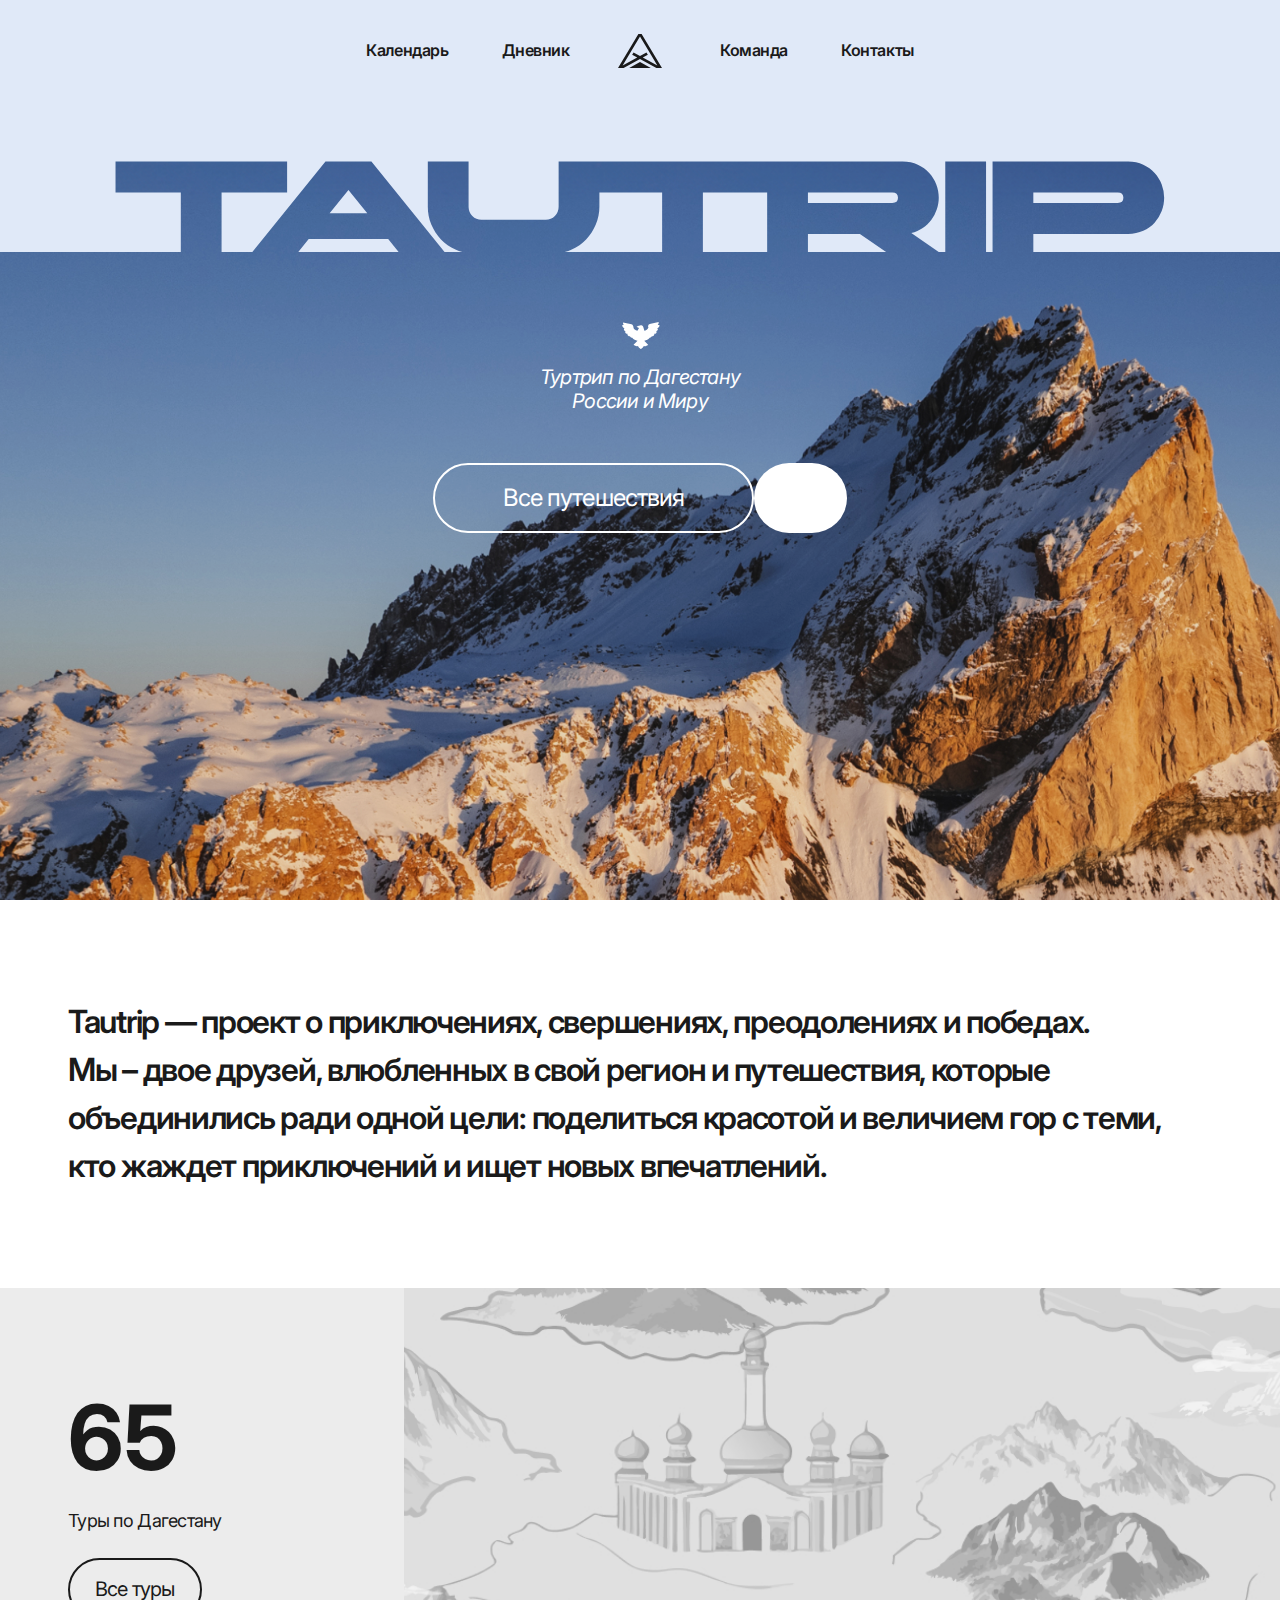
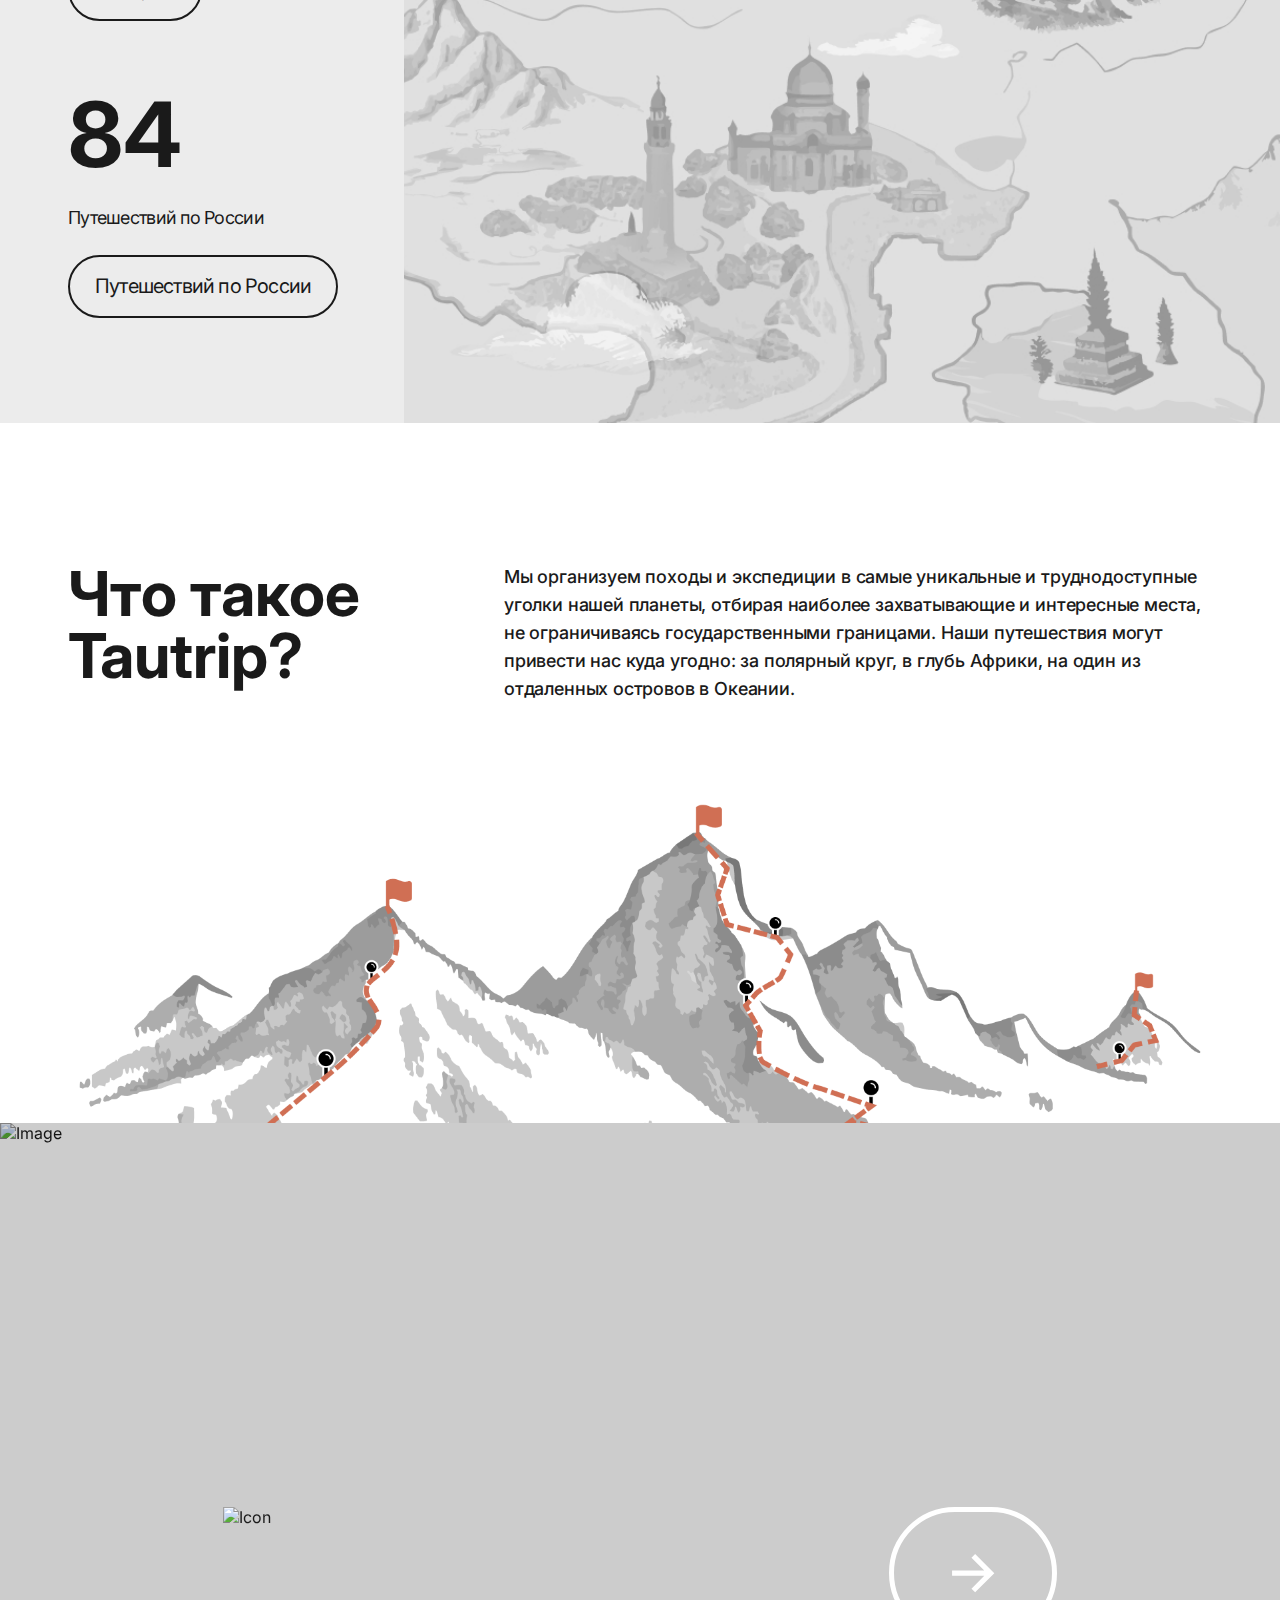
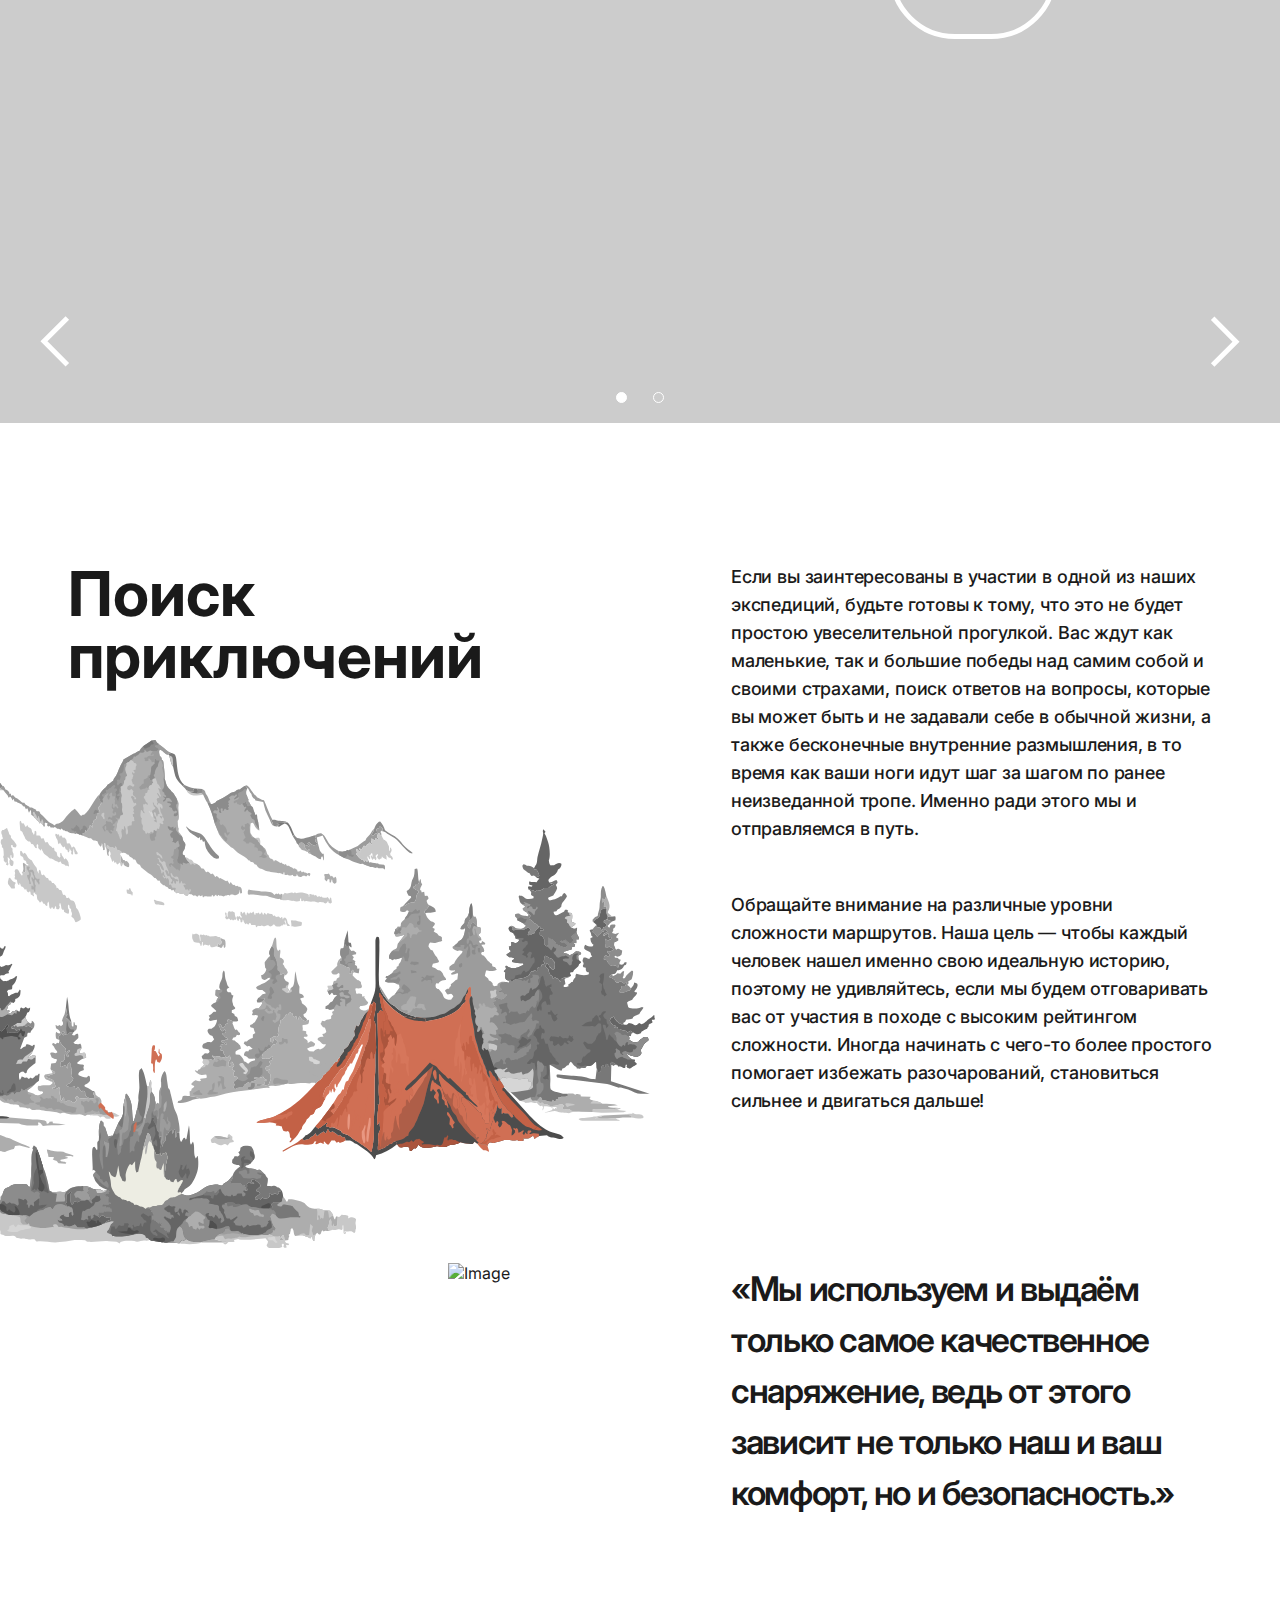
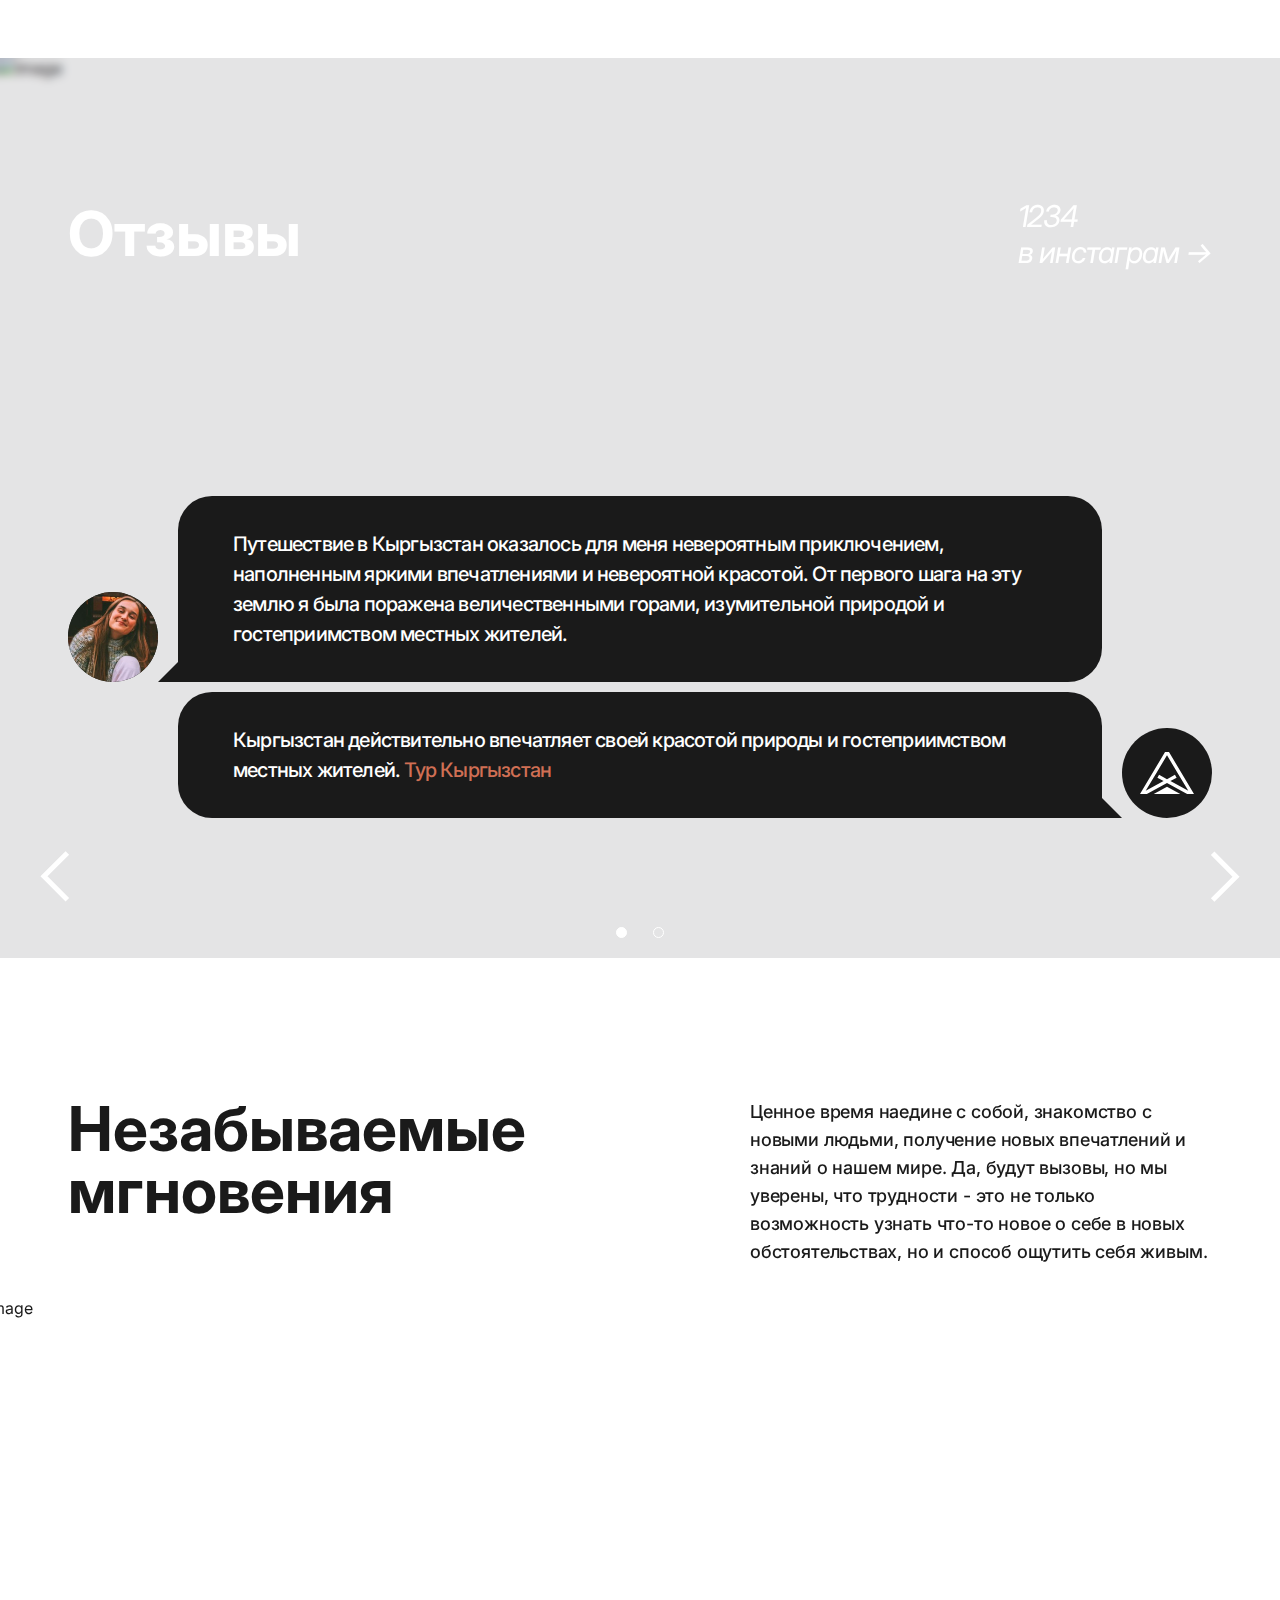
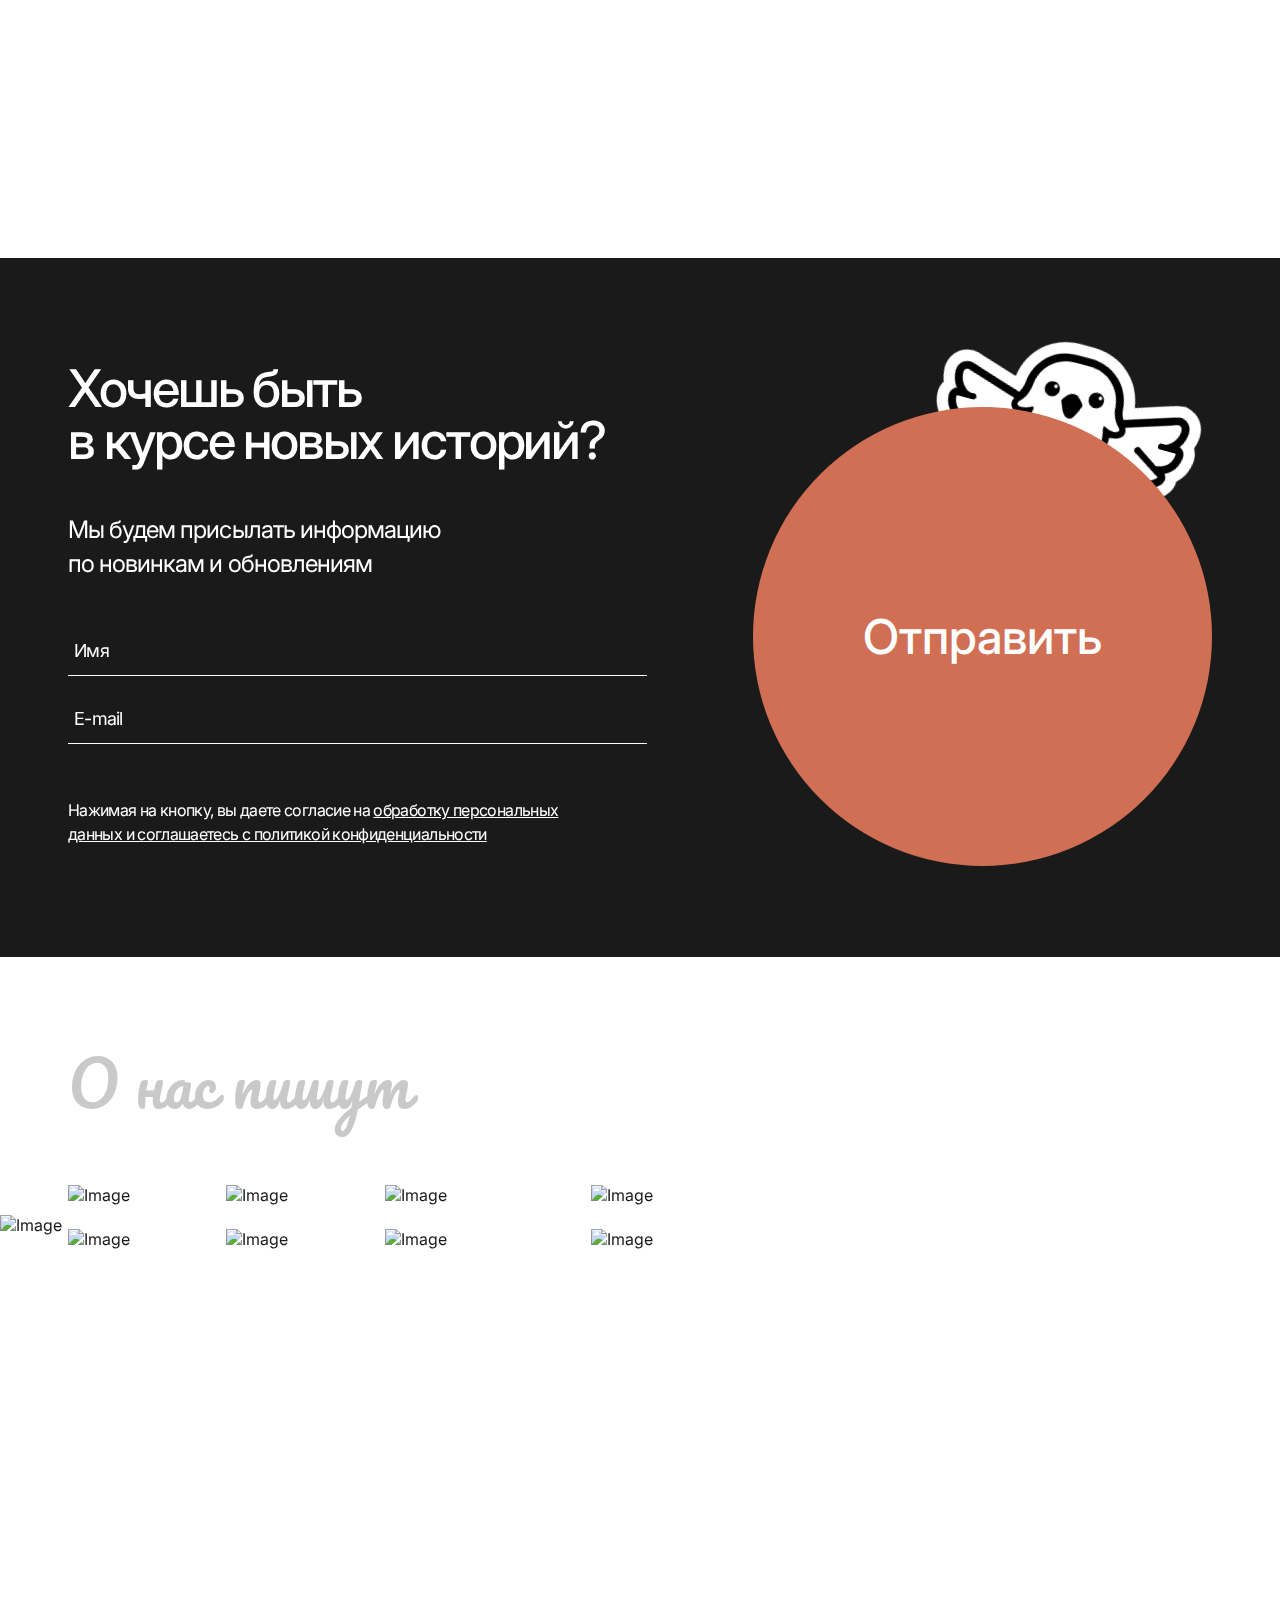
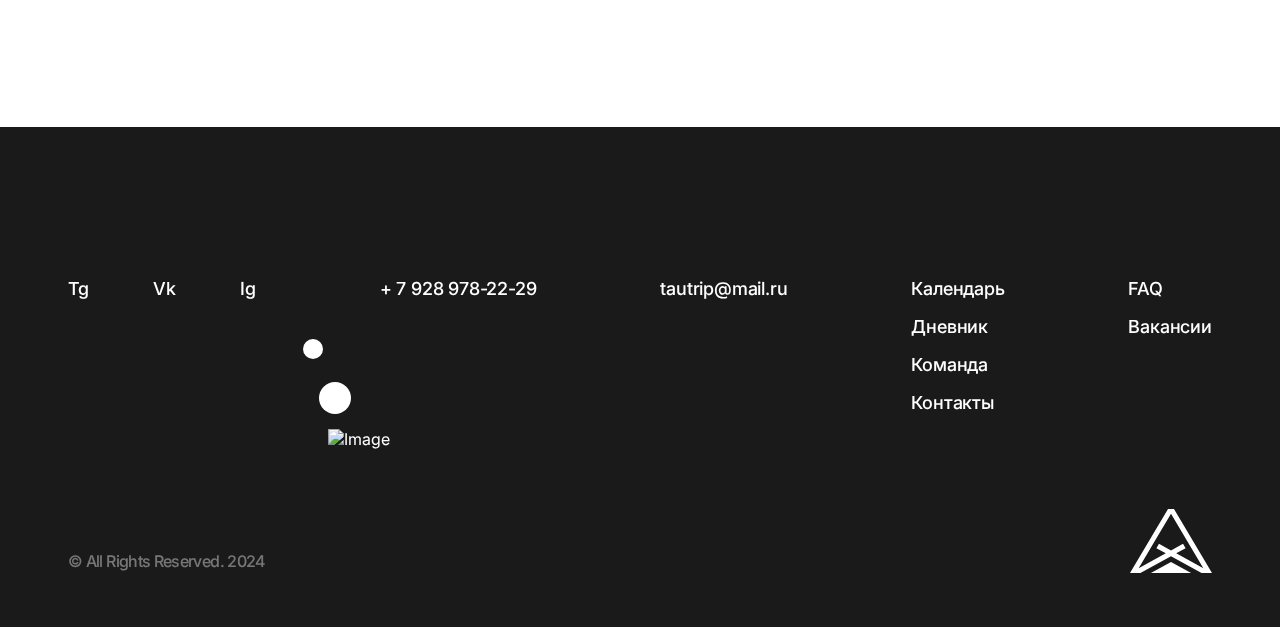
==== commit c197902f: "fix: Improvements" ====
--- a/index.html
+++ b/index.html
@@ -63,9 +63,6 @@
 		<!-- end of header -->
 		<!-- content -->
 		<div class="wrapper__content">
-			<!-- <svg class="svg-clipped">
-                <clipPath id="my-clip-path" clipPathUnits="objectBoundingBox"><path d="M0.062,0.343 V1 H0.101 V0.343 H0.164 V0 H0 V0.343 H0.062 M0.2,0 L0.13,1 H0.174 L0.184,0.857 H0.26 L0.27,1 H0.314 L0.244,0 H0.2 M0.222,0.314 L0.24,0.571 H0.204 L0.222,0.314 M0.324,0.973 C0.326,0.984,0.329,0.993,0.331,1 H0.428 C0.431,0.993,0.433,0.984,0.435,0.973 C0.44,0.945,0.445,0.908,0.449,0.861 C0.453,0.814,0.456,0.759,0.458,0.697 C0.46,0.634,0.461,0.569,0.461,0.5 V0.343 H0.521 V1 H0.56 V0.343 H0.621 V1 H0.66 V0.8 H0.71 L0.735,1 H0.785 L0.759,0.79 C0.763,0.779,0.767,0.76,0.77,0.734 C0.773,0.709,0.776,0.678,0.778,0.643 C0.78,0.608,0.782,0.569,0.783,0.527 C0.784,0.485,0.785,0.443,0.785,0.4 C0.785,0.35,0.784,0.3,0.783,0.253 C0.781,0.205,0.779,0.163,0.776,0.126 C0.773,0.088,0.769,0.057,0.765,0.034 C0.761,0.011,0.756,0,0.751,0 H0.423 V0.5 C0.423,0.54,0.421,0.574,0.419,0.601 C0.417,0.629,0.414,0.643,0.41,0.643 H0.349 C0.346,0.643,0.343,0.629,0.34,0.601 C0.338,0.574,0.337,0.54,0.337,0.5 V0 H0.298 V0.5 C0.298,0.569,0.299,0.634,0.301,0.697 C0.303,0.759,0.306,0.814,0.31,0.861 C0.314,0.908,0.319,0.945,0.324,0.973 M0.66,0.343 V0.457 H0.741 C0.744,0.457,0.746,0.438,0.746,0.4 C0.746,0.362,0.744,0.343,0.741,0.343 H0.66 M0.791,0 V1 H0.83 V0 H0.791 M0.836,0 V1 H0.875 V0.8 H0.966 C0.971,0.8,0.976,0.789,0.98,0.766 C0.984,0.743,0.988,0.713,0.991,0.676 C0.994,0.638,0.996,0.595,0.998,0.547 C0.999,0.499,1,0.45,1,0.4 C1,0.35,0.999,0.3,0.998,0.253 C0.996,0.205,0.994,0.163,0.991,0.126 C0.988,0.088,0.984,0.057,0.98,0.034 C0.976,0.011,0.971,0,0.966,0 H0.836 M0.875,0.343 V0.457 H0.956 C0.959,0.457,0.961,0.438,0.961,0.4 C0.961,0.362,0.959,0.343,0.956,0.343 H0.875"></path></clipPath>
-            </svg> -->
 			<!-- main -->
 			<section class="main" id="main">
 				<div class="container">
@@ -81,14 +78,7 @@
 						<div class="main__inner">
 							<a href="#" class="main__btn main__btn--wide">Все путешествия</a>
 							<a href="#" class="main__square">
-								<div class="dice">
-									<div class="side one"></div>
-									<div class="side two"></div>
-									<div class="side three"></div>
-									<div class="side four"></div>
-									<div class="side five"></div>
-									<div class="side six"></div>
-								</div>
+								<div id="lottie-container" style="width: 100px; height: 100px;"></div>
 							</a>
 						</div>
 					</div>
@@ -200,6 +190,18 @@
 							<div class="search-adventure__img-wrap search-adventure__img-wrap--desktop">
 								<picture class="search-adventure__img">
 									<img src="img/illustration-camping.svg" alt="Image">
+									<svg width="1274" height="632" viewBox="0 0 1274 632" fill="none" xmlns="http://www.w3.org/2000/svg">
+										<path d="M677.665 358.796L676.502 360.129L675.16 359.602C676.117 356.836 675.365 354.349 675.811 351.616C676.021 350.335 678.303 347.792 679.148 346.726C679.954 351.267 679.025 354.476 677.665 358.796Z" fill="#D06F54" />
+										<path d="M647.977 383.84L648.897 380.305L650.799 379.571L651.982 380.726C651.874 382.924 652.047 385.226 650.619 387.03H652.484C653.739 388.769 654.53 390.421 655.441 392.353C655.915 393.36 655.699 393.005 656.667 393.747L657.929 391.234L656.166 389.132L656.844 383.661C658.204 385.381 657.14 386.902 657.793 388.712C658.027 389.359 659.861 390.147 660.236 390.813C660.637 391.524 660.692 394.496 660.57 395.437C660.319 397.361 659.181 400.025 657.919 401.437L654.927 400.481C654.487 399.33 654.224 397.841 653.223 397.118C651.044 401.261 651.893 409.305 651.764 414.097L650.578 413.931L649.492 411.217L649.646 408.322C649.693 406.505 649.374 404.521 649.22 402.699C648.312 402.621 647.871 402.49 647.047 402.162L647.977 383.84Z" fill="#D06F54" />
+										<path d="M691.115 414.761C690.853 416.927 690.52 419.063 690.652 421.247C691.771 421.033 692.451 420.606 693.4 419.988C694.925 421.719 695.29 424.036 695.215 426.283C694.106 428.268 692.978 429.983 692.743 432.279L691.491 432.696C690.594 431.174 690.782 430.608 690.848 428.878L690.64 426.604L689.814 426.222C688.63 428.357 687.568 430.112 685.858 431.864L684.399 431.443C682.429 428.992 681.783 426.844 681.017 423.878L681.392 423.179L681.889 422.217C683.022 420.078 683.296 418.012 683.689 415.645L684.527 415.908L686.191 415.988C685.985 417.643 685.437 418.953 684.855 420.515L686.046 421.986C688.363 421.486 688.914 416.499 691.115 414.761Z" fill="#D06F54" />
+										<path d="M591.843 415.07C590.423 413.331 589.923 412.392 589.65 410.149L590.868 408.896C592.566 410.549 593.514 410.829 595.86 411.144L596.58 411.229C597.646 414.508 595.5 425.866 594.217 429.48L593.409 429.16L592.465 429.078C592.494 424.465 592.83 419.59 591.843 415.07Z" fill="#D06F54" />
+										<path d="M584.568 451.124C585.963 453.139 588.894 455.28 589.951 457.186C590.217 457.663 589.695 459.24 589.959 459.716C590.384 460.482 592.125 460.816 592.89 460.973L592.975 461.697C593.227 462.94 593.798 463.523 594.566 464.488C596.003 464.154 596.518 463.519 597.504 462.459C599.277 463.817 599.764 465.439 600.563 467.475C600.616 469.159 600.786 469.942 600.02 471.469L597.923 470.332L596.506 469.11C590.981 466.152 588.421 461.612 584.117 457.272L582.784 459.193L581.451 455.505C581.676 453.569 583.257 452.427 584.568 451.124Z" fill="#D06F54" />
+										<path d="M609.563 378.301L614.661 366.668C616.051 368.493 617.137 369.9 619.109 371.1L620.195 370.764L619.062 373.774L616.492 374.516C616.207 376.124 616.158 376.884 616.608 378.447C617.963 383.149 615.738 389.892 616.316 395.039L617.16 394.791C618.25 394.478 617.805 394.578 618.748 394.419C618.812 394.923 618.964 395.911 618.886 396.392C618.6 398.16 618.152 399.091 618.194 401.065L618.214 401.837C617.322 403.24 616.537 404.486 615.29 405.611L614.286 404.778L614.041 399.735C613.382 396.778 613.332 394.715 613.429 391.612L613.837 390.619L616.431 379.979L614.871 377.905L613.463 379.837C611.746 379.814 611.027 379.162 609.563 378.301Z" fill="#D06F54" />
+										<path d="M648.555 337.628L649.945 331.477L652.467 332.895L651.045 338.43C650.39 341.188 647.151 347.206 647.53 349.45L645.351 353.721L643.581 353.272C643.205 352.013 643.011 351.102 643.197 349.802L643.372 348.692C640.855 348.503 640.734 348.393 638.847 346.697C640.905 345.555 643.845 344.301 645.307 342.44L646.01 341.507C647.527 339.921 647.82 339.757 648.555 337.628Z" fill="#D06F54" />
+										<path d="M627.296 486.654L626.133 487.987L624.791 487.46C625.748 484.694 624.996 482.207 625.443 479.474C625.652 478.193 627.934 475.65 628.779 474.584C629.585 479.125 628.656 482.334 627.296 486.654Z" fill="#D06F54" />
+										<path d="M689.066 508.91C687.646 507.171 687.147 506.233 686.874 503.989L688.091 502.736C689.789 504.389 690.737 504.67 693.084 504.984L693.803 505.07C694.869 508.349 692.723 519.706 691.44 523.32L690.632 523.001L689.688 522.918C689.717 518.306 690.054 513.43 689.066 508.91Z" fill="#D06F54" />
+										<path d="M600.042 522.987C598.622 521.248 598.123 520.309 597.85 518.066L599.068 516.813C600.765 518.466 601.714 518.747 604.06 519.061L604.78 519.146C605.845 522.425 603.7 533.783 602.416 537.397L601.608 537.078L600.665 536.995C600.694 532.382 601.03 527.507 600.042 522.987Z" fill="#D06F54" />
+									</svg>
 								</picture>
 							</div>
 						</div>
@@ -212,6 +214,18 @@
 							<div class="search-adventure__img-wrap search-adventure__img-wrap--mobile">
 								<picture class="search-adventure__img">
 									<img src="img/illustration-camping.svg" alt="Image">
+									<svg width="1274" height="632" viewBox="0 0 1274 632" fill="none" xmlns="http://www.w3.org/2000/svg">
+										<path d="M677.665 358.796L676.502 360.129L675.16 359.602C676.117 356.836 675.365 354.349 675.811 351.616C676.021 350.335 678.303 347.792 679.148 346.726C679.954 351.267 679.025 354.476 677.665 358.796Z" fill="#D06F54" />
+										<path d="M647.977 383.84L648.897 380.305L650.799 379.571L651.982 380.726C651.874 382.924 652.047 385.226 650.619 387.03H652.484C653.739 388.769 654.53 390.421 655.441 392.353C655.915 393.36 655.699 393.005 656.667 393.747L657.929 391.234L656.166 389.132L656.844 383.661C658.204 385.381 657.14 386.902 657.793 388.712C658.027 389.359 659.861 390.147 660.236 390.813C660.637 391.524 660.692 394.496 660.57 395.437C660.319 397.361 659.181 400.025 657.919 401.437L654.927 400.481C654.487 399.33 654.224 397.841 653.223 397.118C651.044 401.261 651.893 409.305 651.764 414.097L650.578 413.931L649.492 411.217L649.646 408.322C649.693 406.505 649.374 404.521 649.22 402.699C648.312 402.621 647.871 402.49 647.047 402.162L647.977 383.84Z" fill="#D06F54" />
+										<path d="M691.115 414.761C690.853 416.927 690.52 419.063 690.652 421.247C691.771 421.033 692.451 420.606 693.4 419.988C694.925 421.719 695.29 424.036 695.215 426.283C694.106 428.268 692.978 429.983 692.743 432.279L691.491 432.696C690.594 431.174 690.782 430.608 690.848 428.878L690.64 426.604L689.814 426.222C688.63 428.357 687.568 430.112 685.858 431.864L684.399 431.443C682.429 428.992 681.783 426.844 681.017 423.878L681.392 423.179L681.889 422.217C683.022 420.078 683.296 418.012 683.689 415.645L684.527 415.908L686.191 415.988C685.985 417.643 685.437 418.953 684.855 420.515L686.046 421.986C688.363 421.486 688.914 416.499 691.115 414.761Z" fill="#D06F54" />
+										<path d="M591.843 415.07C590.423 413.331 589.923 412.392 589.65 410.149L590.868 408.896C592.566 410.549 593.514 410.829 595.86 411.144L596.58 411.229C597.646 414.508 595.5 425.866 594.217 429.48L593.409 429.16L592.465 429.078C592.494 424.465 592.83 419.59 591.843 415.07Z" fill="#D06F54" />
+										<path d="M584.568 451.124C585.963 453.139 588.894 455.28 589.951 457.186C590.217 457.663 589.695 459.24 589.959 459.716C590.384 460.482 592.125 460.816 592.89 460.973L592.975 461.697C593.227 462.94 593.798 463.523 594.566 464.488C596.003 464.154 596.518 463.519 597.504 462.459C599.277 463.817 599.764 465.439 600.563 467.475C600.616 469.159 600.786 469.942 600.02 471.469L597.923 470.332L596.506 469.11C590.981 466.152 588.421 461.612 584.117 457.272L582.784 459.193L581.451 455.505C581.676 453.569 583.257 452.427 584.568 451.124Z" fill="#D06F54" />
+										<path d="M609.563 378.301L614.661 366.668C616.051 368.493 617.137 369.9 619.109 371.1L620.195 370.764L619.062 373.774L616.492 374.516C616.207 376.124 616.158 376.884 616.608 378.447C617.963 383.149 615.738 389.892 616.316 395.039L617.16 394.791C618.25 394.478 617.805 394.578 618.748 394.419C618.812 394.923 618.964 395.911 618.886 396.392C618.6 398.16 618.152 399.091 618.194 401.065L618.214 401.837C617.322 403.24 616.537 404.486 615.29 405.611L614.286 404.778L614.041 399.735C613.382 396.778 613.332 394.715 613.429 391.612L613.837 390.619L616.431 379.979L614.871 377.905L613.463 379.837C611.746 379.814 611.027 379.162 609.563 378.301Z" fill="#D06F54" />
+										<path d="M648.555 337.628L649.945 331.477L652.467 332.895L651.045 338.43C650.39 341.188 647.151 347.206 647.53 349.45L645.351 353.721L643.581 353.272C643.205 352.013 643.011 351.102 643.197 349.802L643.372 348.692C640.855 348.503 640.734 348.393 638.847 346.697C640.905 345.555 643.845 344.301 645.307 342.44L646.01 341.507C647.527 339.921 647.82 339.757 648.555 337.628Z" fill="#D06F54" />
+										<path d="M627.296 486.654L626.133 487.987L624.791 487.46C625.748 484.694 624.996 482.207 625.443 479.474C625.652 478.193 627.934 475.65 628.779 474.584C629.585 479.125 628.656 482.334 627.296 486.654Z" fill="#D06F54" />
+										<path d="M689.066 508.91C687.646 507.171 687.147 506.233 686.874 503.989L688.091 502.736C689.789 504.389 690.737 504.67 693.084 504.984L693.803 505.07C694.869 508.349 692.723 519.706 691.44 523.32L690.632 523.001L689.688 522.918C689.717 518.306 690.054 513.43 689.066 508.91Z" fill="#D06F54" />
+										<path d="M600.042 522.987C598.622 521.248 598.123 520.309 597.85 518.066L599.068 516.813C600.765 518.466 601.714 518.747 604.06 519.061L604.78 519.146C605.845 522.425 603.7 533.783 602.416 537.397L601.608 537.078L600.665 536.995C600.694 532.382 601.03 527.507 600.042 522.987Z" fill="#D06F54" />
+									</svg>
 								</picture>
 							</div>
 						</div>
@@ -481,7 +495,7 @@
 	</div>
 	<!-- end of wrapper -->
 	<!-- menu -->
-	<div class="menu" id="menu">
+	<div class="menu menu--main" id="menu">
 		<div class="menu__wrap">
 			<nav class="menu__nav">
 				<ul class="menu__list">
@@ -502,9 +516,9 @@
 			<picture class="menu__img">
 				<img src="img/sticker-eaglet.svg" alt="Image">
 			</picture>
-			<!-- <div class="menu__letter"></div> -->
 			<div class="menu__decor">
 				<img src="img/tautrip-transparent.svg" alt="Image" class="default">
+				<img src="img/tautrip-mobile.svg" alt="Image" class="blue">
 				<img src="img/tautrip-white.svg" alt="Image" class="white">
 			</div>
 		</div>
@@ -513,6 +527,20 @@
 	<!-- scripts -->
 	<script src="js/vendor.min.js"></script>
 	<script src="js/app.min.js"></script>
+	<script src="https://cdnjs.cloudflare.com/ajax/libs/bodymovin/5.7.6/lottie.min.js"></script>
+	<script>
+		// Убедитесь, что DOM полностью загружен
+		document.addEventListener("DOMContentLoaded", function() {
+			// Инициализируйте анимацию
+			lottie.loadAnimation({
+				container: document.getElementById('lottie-container'), // контейнер для анимации
+				renderer: 'svg', // рендерер анимации (svg/canvas/html)
+				loop: true, // зацикливание анимации
+				autoplay: true, // автоматическое воспроизведение анимации
+				path: 'dice.json' // путь к вашему JSON файлу с анимацией
+			});
+		});
+	</script>
 </body>
 
 </html>--- a/css/app.min.css
+++ b/css/app.min.css
@@ -257,6 +257,7 @@
 }
 
 .flatpickr-calendar {
+  margin-top: 12px;
   width: 328px;
   background: #1A1A1A;
   border: none;
@@ -266,6 +267,32 @@
 }
 .flatpickr-calendar::before, .flatpickr-calendar::after {
   display: none;
+}
+@media screen and (max-width: 743px) {
+  .flatpickr-calendar {
+    -webkit-box-orient: vertical;
+    -webkit-box-direction: normal;
+        -ms-flex-direction: column;
+            flex-direction: column;
+    margin-top: 0;
+  }
+  .flatpickr-calendar.open {
+    display: -webkit-box !important;
+    display: -ms-flexbox !important;
+    display: flex !important;
+  }
+}
+@media screen and (min-width: 430px) and (max-width: 743px) {
+  .flatpickr-calendar {
+    top: 127px !important;
+    min-height: calc(100dvh - 127px - 60px);
+  }
+}
+@media screen and (max-width: 429px) {
+  .flatpickr-calendar {
+    top: 95px !important;
+    min-height: calc(100dvh - 95px - 60px);
+  }
 }
 @media screen and (max-width: 359px) {
   .flatpickr-calendar {
@@ -427,7 +454,6 @@
 @media screen and (max-width: 359px) {
   .flatpickr-weekdays {
     margin-bottom: 10px;
-    height: 30px;
   }
 }
 
@@ -451,20 +477,12 @@
   border-radius: 0;
 }
 span.flatpickr-weekday:last-child, span.flatpickr-weekday:nth-last-child(2) {
-  color: #D06F54;
+  color: #F96A42;
 }
 @media screen and (max-width: 359px) {
   span.flatpickr-weekday {
     padding-right: 0;
-    max-width: 14.29%;
-    width: 14.29%;
-    height: 30px;
     font-size: 10px;
-    line-height: 30px;
-  }
-  span.flatpickr-weekday::before {
-    width: 30px;
-    height: 30px;
   }
 }
 
@@ -496,15 +514,7 @@
 @media screen and (max-width: 359px) {
   .flatpickr-day {
     padding-right: 0;
-    max-width: 14.29%;
-    width: 14.29%;
-    height: 30px;
     font-size: 10px;
-    line-height: 30px;
-  }
-  .flatpickr-day::before {
-    width: 30px;
-    height: 30px;
   }
 }
 
@@ -517,63 +527,116 @@
 
 .flatpickr-day.inRange, .flatpickr-day.prevMonthDay.inRange, .flatpickr-day.nextMonthDay.inRange, .flatpickr-day.today.inRange, .flatpickr-day.prevMonthDay.today.inRange, .flatpickr-day.nextMonthDay.today.inRange, .flatpickr-day:hover, .flatpickr-day.prevMonthDay:hover, .flatpickr-day.nextMonthDay:hover, .flatpickr-day:focus, .flatpickr-day.prevMonthDay:focus, .flatpickr-day.nextMonthDay:focus {
   color: #FFFFFF;
-  background: #D06F54;
+  background: #F96A42;
 }
 
 .flatpickr-day.today {
   background: #424242;
 }
 
-.flatpickr-day.today:hover,
+.flatpickr-day.today:hover {
+  color: #FFFFFF;
+  background: #F96A42;
+}
+
 .flatpickr-day.today:focus {
   color: #FFFFFF;
-  background: #D06F54;
+  background: rgba(249, 106, 66, 0.15);
 }
 
 .flatpickr-day.selected {
   color: #FFFFFF;
-  background: #D06F54;
+  background: #F96A42;
 }
 .flatpickr-day.selected::before {
-  border-color: #D06F54;
+  border-color: #F96A42;
 }
 .flatpickr-day.selected:hover {
   color: #FFFFFF;
-  background: #D06F54;
+  background: #F96A42;
 }
 .flatpickr-day.selected:hover::before {
-  border-color: #D06F54;
+  border-color: #F96A42;
 }
 
 .flatpickr-day.startRange,
-.flatpickr-day.startRange:hover,
+.flatpickr-day.startRange:hover {
+  background: #F96A42;
+  border-color: #F96A42;
+}
+
 .flatpickr-day.startRange:focus {
-  background: #D06F54;
-  border-color: #D06F54;
+  background: rgba(249, 106, 66, 0.15);
+  border-color: rgba(249, 106, 66, 0.15);
 }
 
 .flatpickr-day.endRange,
-.flatpickr-day.endRange:hover,
+.flatpickr-day.endRange:hover {
+  background: #F96A42;
+  border-color: #F96A42;
+}
+
 .flatpickr-day.endRange:focus {
-  background: #D06F54;
-  border-color: #D06F54;
+  background: rgba(249, 106, 66, 0.15);
+  border-color: rgba(249, 106, 66, 0.15);
 }
 
 .flatpickr-day.inRange {
-  background: #D06F54;
-  border-color: #D06F54;
-  -webkit-box-shadow: -5px 0 0 #D06F54, 5px 0 0 #D06F54;
-          box-shadow: -5px 0 0 #D06F54, 5px 0 0 #D06F54;
+  background: #F96A42;
+  border-color: #F96A42;
+  -webkit-box-shadow: -5px 0 0 #F96A42, 5px 0 0 #F96A42;
+          box-shadow: -5px 0 0 #F96A42, 5px 0 0 #F96A42;
 }
 
 .flatpickr-day.selected.startRange + .endRange:not(:nth-child(7n+1)), .flatpickr-day.startRange.startRange + .endRange:not(:nth-child(7n+1)), .flatpickr-day.endRange.startRange + .endRange:not(:nth-child(7n+1)) {
-  -webkit-box-shadow: -10px 0 0 #D06F54;
-          box-shadow: -10px 0 0 #D06F54;
+  -webkit-box-shadow: -10px 0 0 #F96A42;
+          box-shadow: -10px 0 0 #F96A42;
 }
 
 .flatpickr-day.selected, .flatpickr-day.startRange, .flatpickr-day.endRange, .flatpickr-day.selected.inRange, .flatpickr-day.startRange.inRange, .flatpickr-day.endRange.inRange, .flatpickr-day.selected:focus, .flatpickr-day.startRange:focus, .flatpickr-day.endRange:focus, .flatpickr-day.selected:hover, .flatpickr-day.startRange:hover, .flatpickr-day.endRange:hover, .flatpickr-day.selected.prevMonthDay, .flatpickr-day.startRange.prevMonthDay, .flatpickr-day.endRange.prevMonthDay, .flatpickr-day.selected.nextMonthDay, .flatpickr-day.startRange.nextMonthDay, .flatpickr-day.endRange.nextMonthDay {
-  background: #D06F54;
-  border-color: #D06F54;
+  background: #F96A42;
+  border-color: #F96A42;
+}
+
+.flatpickr-footer {
+  margin-top: auto;
+  padding-top: 12px;
+}
+@media screen and (min-width: 744px) {
+  .flatpickr-footer {
+    display: none;
+  }
+}
+
+.flatpickr-confirm,
+.flatpickr-cancel {
+  display: block;
+  padding: 12px;
+  width: 100%;
+  font-size: 16px;
+  font-weight: 500;
+  color: #FFFFFF;
+  background: transparent;
+  border: none;
+  border-radius: 16px;
+  -webkit-transition: all 0.25s ease-in-out;
+  transition: all 0.25s ease-in-out;
+}
+.flatpickr-confirm:focus,
+.flatpickr-cancel:focus {
+  outline: none;
+}
+.flatpickr-confirm:hover,
+.flatpickr-cancel:hover {
+  color: #FFFFFF;
+}
+
+.flatpickr-confirm {
+  background: #F96A42;
+}
+
+.flatpickr-cancel {
+  margin-top: 8px;
 }
 
 .header {
@@ -691,8 +754,8 @@
   -webkit-transform: translate3d(-50%, -50%, 0);
           transform: translate3d(-50%, -50%, 0);
   display: block;
-  width: 39px;
-  height: 33px;
+  width: 46px;
+  height: 40px;
   opacity: 0;
   background-image: url(../img/logotype-triangle.svg);
   background-repeat: no-repeat;
@@ -712,8 +775,8 @@
   -webkit-transform: translate3d(-50%, -50%, 0);
           transform: translate3d(-50%, -50%, 0);
   display: block;
-  width: 39px;
-  height: 33px;
+  width: 46px;
+  height: 40px;
   opacity: 0;
   background-image: url(../img/logotype-triangle.svg);
   background-repeat: no-repeat;
@@ -934,6 +997,8 @@
   width: 100%;
   height: calc(100dvh - 33px);
   background: #1A1A1A;
+  -webkit-transition: background 0.25s ease-in-out;
+  transition: background 0.25s ease-in-out;
 }
 .menu.is--active {
   -webkit-transform: translate(0, 0);
@@ -974,9 +1039,46 @@
   -webkit-transition: all 0.25s ease-in-out 0.4s;
   transition: all 0.25s ease-in-out 0.4s;
 }
+.menu--main {
+  -webkit-transform: translate(0, calc(-100% + 158px));
+      -ms-transform: translate(0, calc(-100% + 158px));
+          transform: translate(0, calc(-100% + 158px));
+}
+.menu--main::before {
+  background: #E0E9F8;
+}
+.menu--main .menu__decor .default {
+  opacity: 0;
+  pointer-events: none;
+}
+.menu--main .menu__decor .blue {
+  opacity: 1;
+}
+.menu--main.is--active {
+  -webkit-transform: translate(0, 0);
+      -ms-transform: translate(0, 0);
+          transform: translate(0, 0);
+}
+.menu--main.is--active::before {
+  background: #1A1A1A;
+  -webkit-transition: background 0.25s ease-in-out 0.4s;
+  transition: background 0.25s ease-in-out 0.4s;
+}
 @media screen and (min-width: 768px) {
   .menu {
     display: none;
+  }
+}
+@media screen and (max-width: 429px) {
+  .menu--main {
+    -webkit-transform: translate(0, calc(-100% + 118px));
+        -ms-transform: translate(0, calc(-100% + 118px));
+            transform: translate(0, calc(-100% + 118px));
+  }
+  .menu--main.is--active {
+    -webkit-transform: translate(0, 0);
+        -ms-transform: translate(0, 0);
+            transform: translate(0, 0);
   }
 }
 .menu__wrap {
@@ -1106,10 +1208,12 @@
   -webkit-transition: all 0.25s ease-in-out;
   transition: all 0.25s ease-in-out;
 }
+.menu__decor .blue {
+  opacity: 0;
+}
 .menu__decor .white {
   z-index: 5;
   opacity: 0;
-  pointer-events: none;
 }
 @media screen and (max-width: 429px) {
   .menu__decor {
@@ -2310,19 +2414,15 @@
 }
 .statistics__img-balloon {
   position: absolute;
-  top: 50%;
-  left: 50%;
+  bottom: -193px;
   z-index: 1;
-  -webkit-transform: translate(-50%, -50%);
-      -ms-transform: translate(-50%, -50%);
-          transform: translate(-50%, -50%);
   display: block;
   width: 132px;
   height: 193px;
   -o-object-fit: contain;
      object-fit: contain;
-  -webkit-animation: balloon 2s linear infinite;
-          animation: balloon 2s linear infinite;
+  -webkit-animation: fly 5s linear infinite;
+          animation: fly 5s linear infinite;
 }
 @media screen and (min-width: 744px) and (max-width: 1023px) {
   .statistics__img {
@@ -2343,59 +2443,6 @@
   }
 }
 
-@-webkit-keyframes balloon {
-  0% {
-    top: 50%;
-    opacity: 1;
-  }
-  49% {
-    top: -193px;
-    opacity: 1;
-  }
-  50% {
-    top: -193px;
-    opacity: 0;
-  }
-  51% {
-    top: calc(100% + 193px);
-    opacity: 0;
-  }
-  52% {
-    top: calc(100% + 193px);
-    opacity: 1;
-  }
-  100% {
-    top: 50%;
-    opacity: 1;
-  }
-}
-
-@keyframes balloon {
-  0% {
-    top: 50%;
-    opacity: 1;
-  }
-  49% {
-    top: -193px;
-    opacity: 1;
-  }
-  50% {
-    top: -193px;
-    opacity: 0;
-  }
-  51% {
-    top: calc(100% + 193px);
-    opacity: 0;
-  }
-  52% {
-    top: calc(100% + 193px);
-    opacity: 1;
-  }
-  100% {
-    top: 50%;
-    opacity: 1;
-  }
-}
 .what-is {
   position: relative;
   z-index: 1;
@@ -2700,6 +2747,26 @@
   height: 100%;
   -o-object-fit: contain;
      object-fit: contain;
+}
+.search-adventure__img svg {
+  position: absolute;
+  top: 0;
+  left: 0;
+  z-index: 10;
+  min-width: 1024px;
+  width: 1024px;
+  height: 508px;
+  pointer-events: none;
+}
+.search-adventure__img svg path {
+  -webkit-transition: opacity 0s;
+  transition: opacity 0s;
+}
+.search-adventure__img svg path.hidden {
+  opacity: 0;
+}
+.search-adventure__img svg path.visible {
+  opacity: 1;
 }
 @media screen and (min-width: 1024px) {
   .search-adventure__img {
@@ -2722,6 +2789,11 @@
     width: 776px;
     height: 385px;
   }
+  .search-adventure__img svg {
+    min-width: 776px;
+    width: 776px;
+    height: 385px;
+  }
 }
 @media screen and (min-width: 430px) and (max-width: 743px) {
   .search-adventure__img {
@@ -2736,6 +2808,11 @@
     width: 700px;
     height: 347px;
   }
+  .search-adventure__img svg {
+    min-width: 700px;
+    width: 700px;
+    height: 347px;
+  }
 }
 @media screen and (max-width: 429px) {
   .search-adventure__img {
@@ -2746,6 +2823,11 @@
     -webkit-transform: translate(-50%, 0);
         -ms-transform: translate(-50%, 0);
             transform: translate(-50%, 0);
+    min-width: 565px;
+    width: 565px;
+    height: 280px;
+  }
+  .search-adventure__img svg {
     min-width: 565px;
     width: 565px;
     height: 280px;
@@ -5750,12 +5832,40 @@
   position: relative;
   z-index: 1;
   overflow: hidden;
+  width: 100%;
   border: 2px solid #FFFFFF;
   border-radius: 98px;
 }
 @media screen and (min-width: 744px) and (max-width: 1023px) {
   .calendar-filter__calendar {
     border: 1px solid #FFFFFF;
+  }
+}
+@media screen and (max-width: 743px) {
+  .calendar-filter__calendar.is--active {
+    position: absolute;
+    z-index: 1;
+    background: #1A1A1A;
+    border-color: transparent;
+    border-radius: 0;
+  }
+}
+@media screen and (min-width: 430px) and (max-width: 743px) {
+  .calendar-filter__calendar.is--active {
+    top: 127px;
+    right: 20px;
+    left: 20px;
+    width: calc(100% - 40px);
+    height: calc(100dvh - 127px - 60px);
+  }
+}
+@media screen and (max-width: 429px) {
+  .calendar-filter__calendar.is--active {
+    top: 95px;
+    right: 16px;
+    left: 16px;
+    width: calc(100% - 32px);
+    height: calc(100dvh - 95px - 60px);
   }
 }
 .calendar-filter__date {
@@ -5770,8 +5880,8 @@
   height: 100%;
   font-size: 18px;
   font-weight: normal;
-  white-space: nowrap;
-  text-overflow: ellipsis;
+  white-space: nowrap !important;
+  text-overflow: ellipsis !important;
   text-align: center;
   color: #FFFFFF;
   background: transparent;
@@ -6795,113 +6905,28 @@
   }
 }
 
-.dice {
-  position: relative;
-  width: 20px;
-  height: 20px;
-  -webkit-transform-style: preserve-3d;
-          transform-style: preserve-3d;
-  -webkit-transform: rotateY(185deg) rotateX(150deg) rotateZ(315deg);
-          transform: rotateY(185deg) rotateX(150deg) rotateZ(315deg);
-  -webkit-animation: rotate 5s linear infinite;
-          animation: rotate 5s linear infinite;
-}
-
-.side {
-  width: 100%;
-  height: 100%;
-  background: #FFFFFF;
-  border: 1px solid #1A1A1A;
-  position: absolute;
-  display: -webkit-box;
-  display: -ms-flexbox;
-  display: flex;
-  -webkit-box-align: center;
-      -ms-flex-align: center;
-          align-items: center;
-  -webkit-box-pack: center;
-      -ms-flex-pack: center;
-          justify-content: center;
-}
-.side::before {
-  content: "";
-  width: 20%;
-  height: 20%;
-  background: #1A1A1A;
-  border-radius: 50%;
-}
-
-.one {
-  -webkit-transform: translateZ(10px);
-          transform: translateZ(10px);
-}
-
-.two {
-  -webkit-transform: translateX(-10px) rotateY(-90deg);
-          transform: translateX(-10px) rotateY(-90deg);
-}
-.two::before {
-  background: transparent;
-  -webkit-box-shadow: #000 -5px -5px 0px 0px, #000 5px 5px 0px 0px;
-          box-shadow: #000 -5px -5px 0px 0px, #000 5px 5px 0px 0px;
-}
-
-.three {
-  -webkit-transform: translateY(10px) rotateX(90deg);
-          transform: translateY(10px) rotateX(90deg);
-}
-.three::before {
-  -webkit-box-shadow: #000 -5px 5px 0px 0px, #000 5px -5px 0px 0px;
-          box-shadow: #000 -5px 5px 0px 0px, #000 5px -5px 0px 0px;
-}
-
-.four {
-  -webkit-transform: translateY(-10px) rotateX(90deg);
-          transform: translateY(-10px) rotateX(90deg);
-}
-.four::before {
-  background: transparent;
-  -webkit-box-shadow: #000 -5px 5px 0px 0px, #000 -5px -5px 0px 0px, #000 5px 5px 0px 0px, #000 5px -5px 0px 0px;
-          box-shadow: #000 -5px 5px 0px 0px, #000 -5px -5px 0px 0px, #000 5px 5px 0px 0px, #000 5px -5px 0px 0px;
-}
-
-.five {
-  -webkit-transform: translateX(10px) rotateY(90deg);
-          transform: translateX(10px) rotateY(90deg);
-}
-.five::before {
-  -webkit-box-shadow: #000 -5px -5px 0px 0px, #000 -5px 5px 0px 0px, #000 5px -5px 0px 0px, #000 5px 5px 0px 0px;
-          box-shadow: #000 -5px -5px 0px 0px, #000 -5px 5px 0px 0px, #000 5px -5px 0px 0px, #000 5px 5px 0px 0px;
-}
-
-.six {
-  -webkit-transform: translateZ(-10px);
-          transform: translateZ(-10px);
-}
-.six::before {
-  background: transparent;
-  -webkit-box-shadow: #000 -5px -5px 0px 0px, #000 -5px 0px 0px 0px, #000 -5px 5px 0px 0px, #000 5px -5px 0px 0px, #000 5px 0px 0px 0px, #000 5px 5px 0px 0px;
-          box-shadow: #000 -5px -5px 0px 0px, #000 -5px 0px 0px 0px, #000 -5px 5px 0px 0px, #000 5px -5px 0px 0px, #000 5px 0px 0px 0px, #000 5px 5px 0px 0px;
-}
-
-@-webkit-keyframes rotate {
-  from {
-    -webkit-transform: rotateY(0) rotateX(30deg) rotateZ(30deg);
-            transform: rotateY(0) rotateX(30deg) rotateZ(30deg);
-  }
-  to {
-    -webkit-transform: rotateY(360deg) rotateX(30deg) rotateZ(30deg);
-            transform: rotateY(360deg) rotateX(30deg) rotateZ(30deg);
-  }
-}
-
-@keyframes rotate {
-  from {
-    -webkit-transform: rotateY(0) rotateX(30deg) rotateZ(30deg);
-            transform: rotateY(0) rotateX(30deg) rotateZ(30deg);
-  }
-  to {
-    -webkit-transform: rotateY(360deg) rotateX(30deg) rotateZ(30deg);
-            transform: rotateY(360deg) rotateX(30deg) rotateZ(30deg);
+@-webkit-keyframes fly {
+  0% {
+    bottom: -193px;
+    -webkit-transform: translateX(var(--start-x));
+            transform: translateX(var(--start-x));
+  }
+  100% {
+    bottom: 100vh;
+    -webkit-transform: translateX(var(--start-x));
+            transform: translateX(var(--start-x));
+  }
+}
+
+@keyframes fly {
+  0% {
+    bottom: -193px;
+    -webkit-transform: translateX(var(--start-x));
+            transform: translateX(var(--start-x));
+  }
+  100% {
+    bottom: 100vh;
+    -webkit-transform: translateX(var(--start-x));
+            transform: translateX(var(--start-x));
   }
 }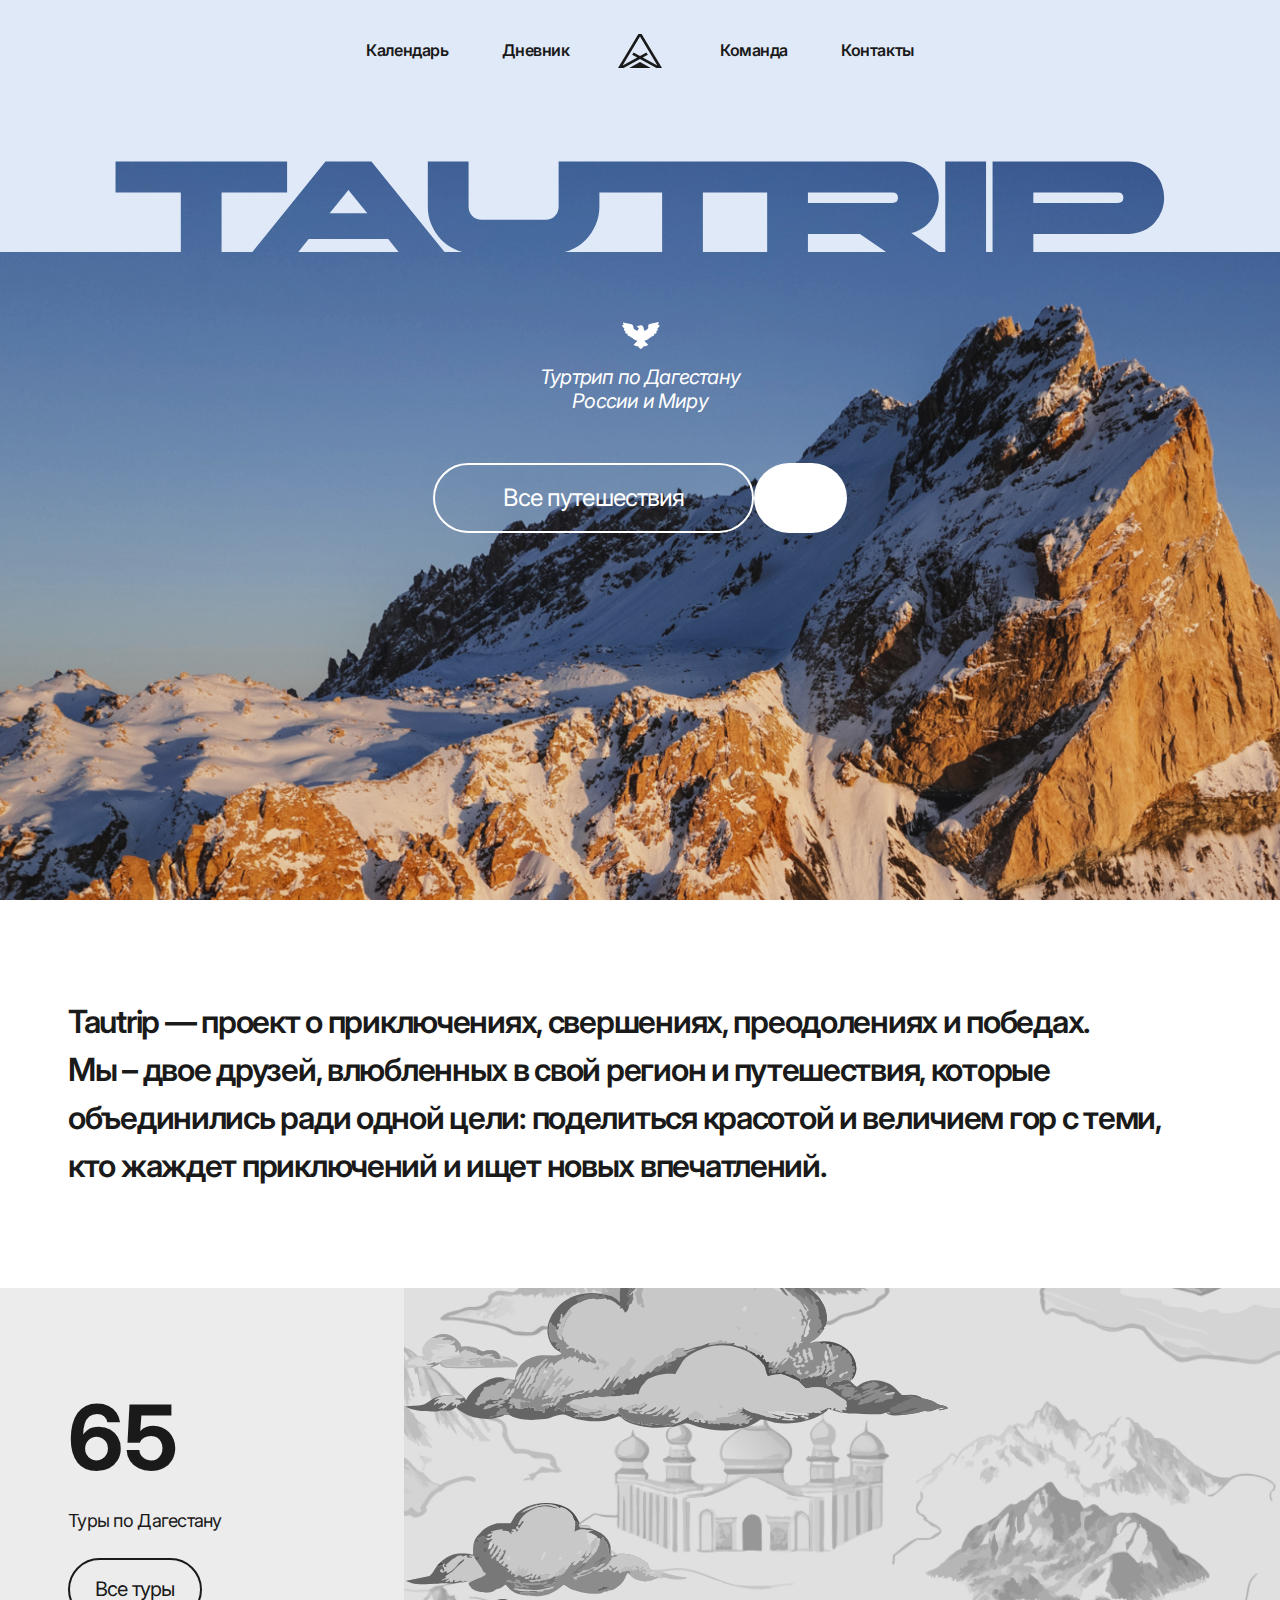
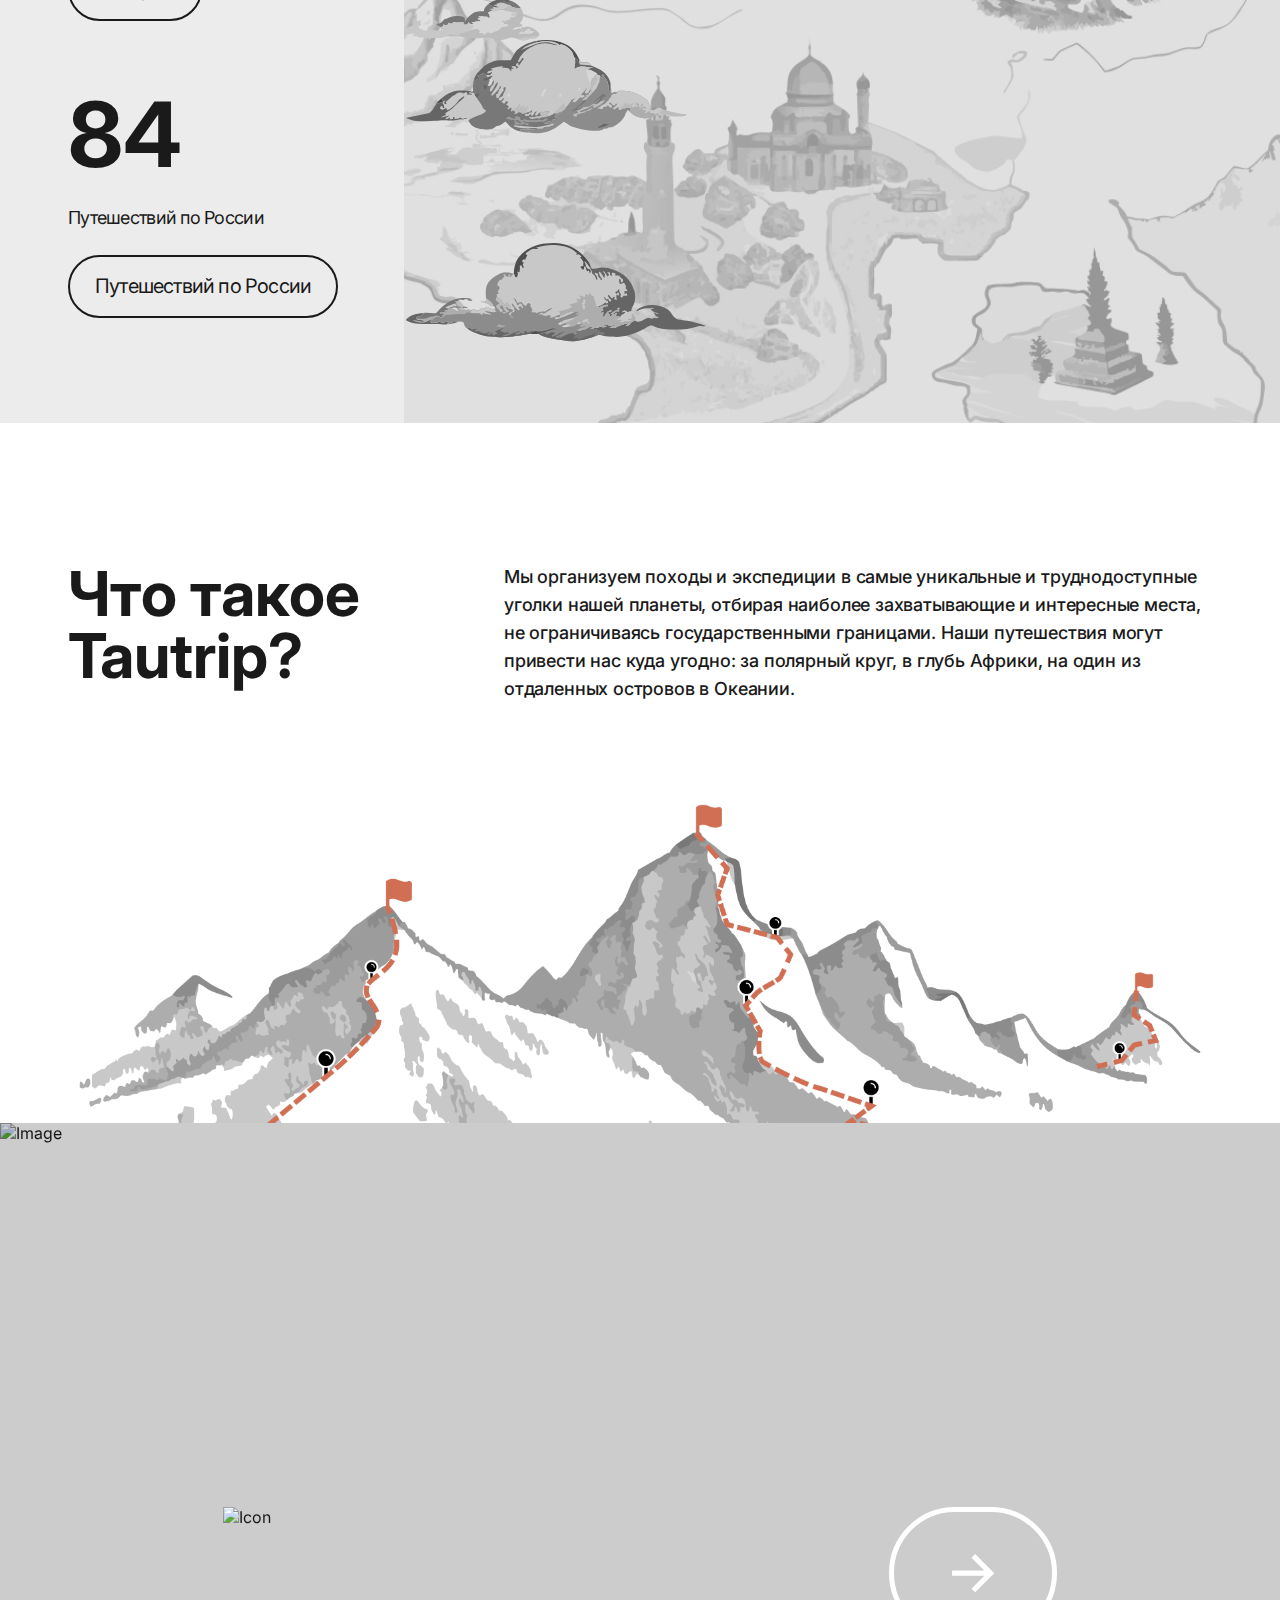
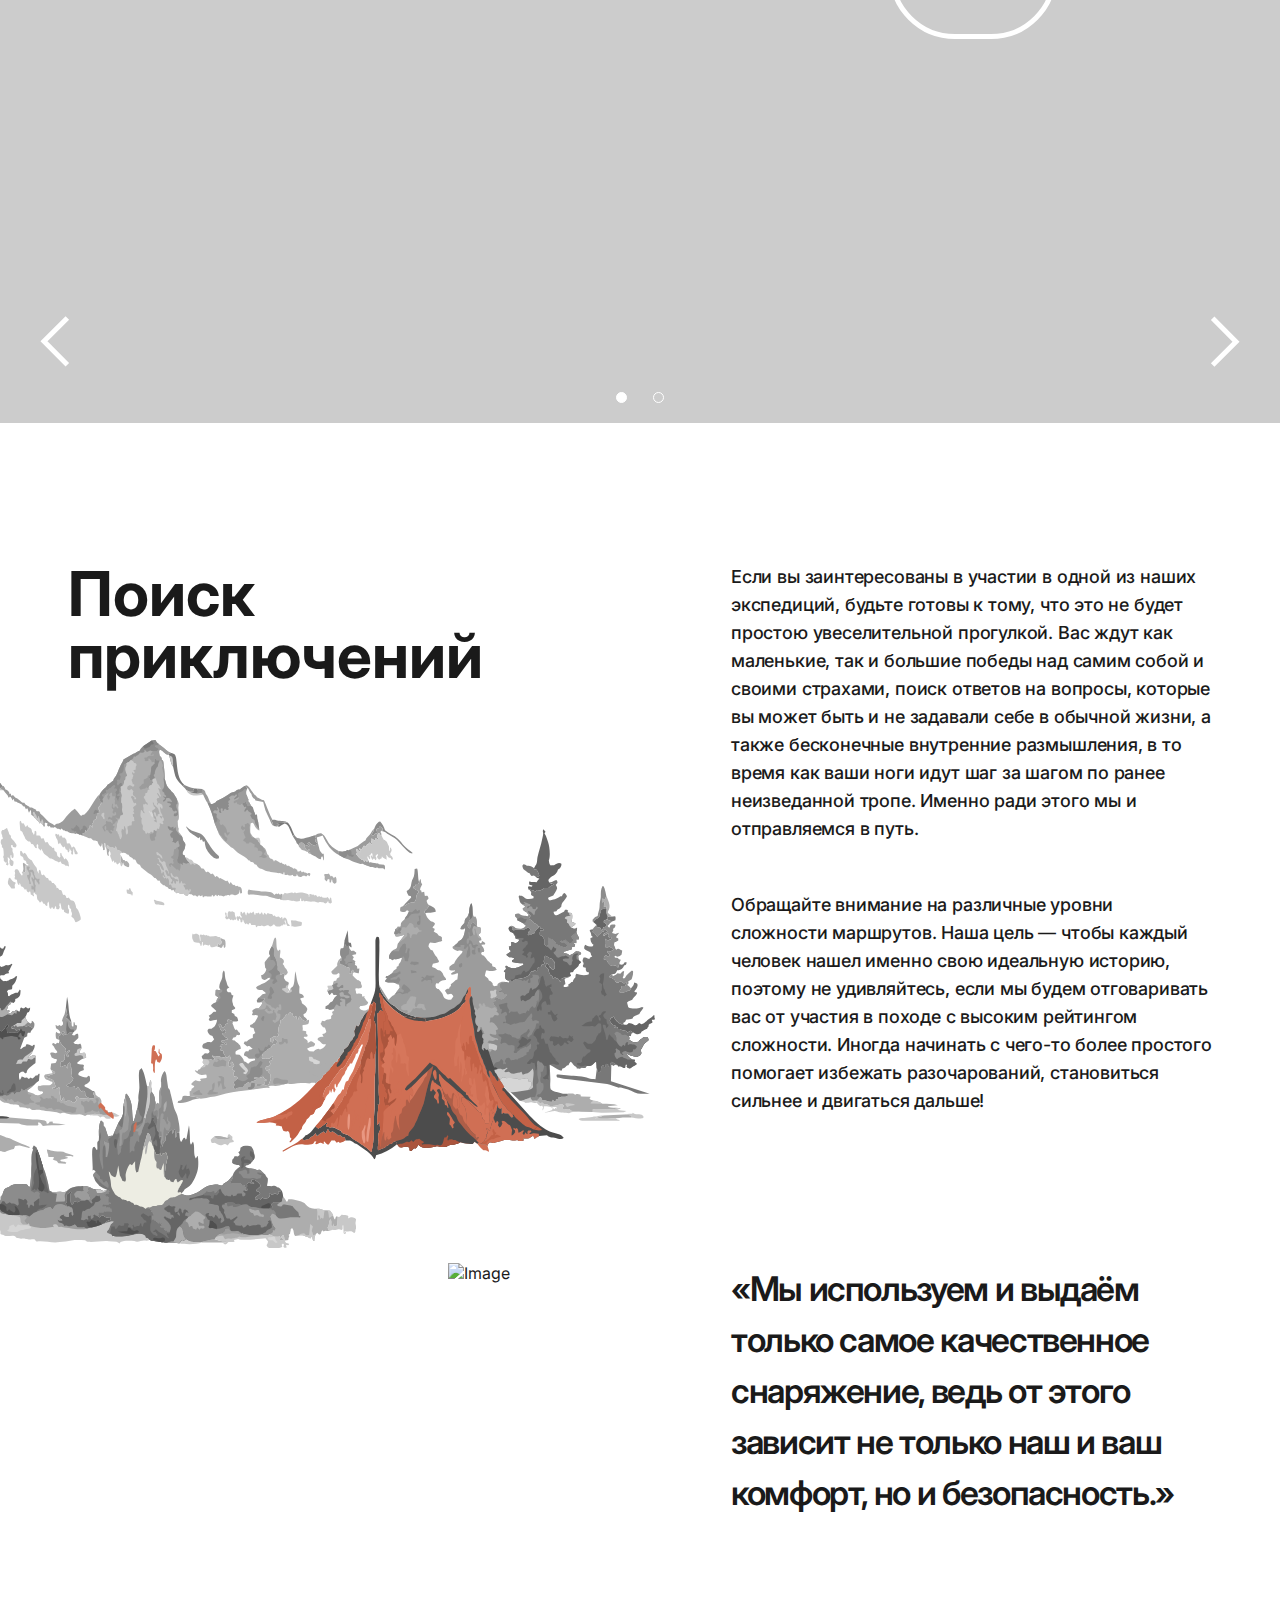
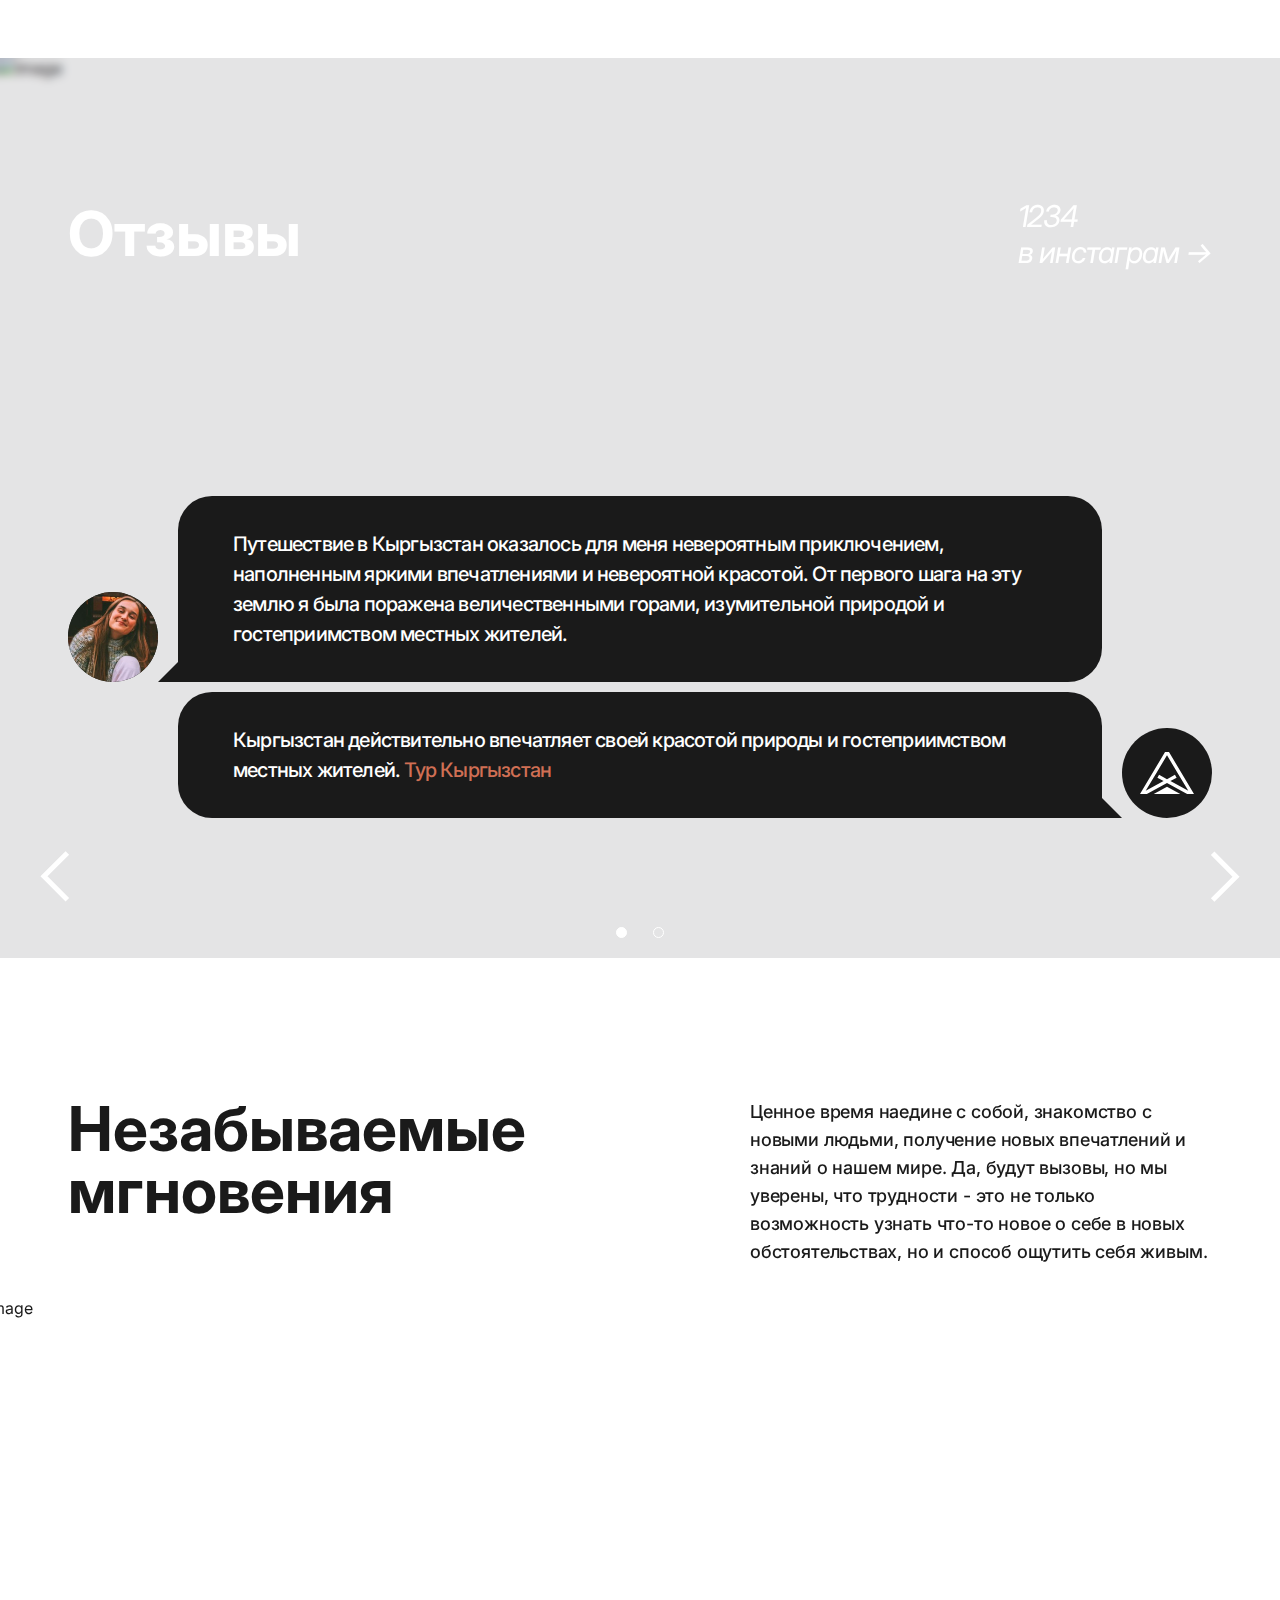
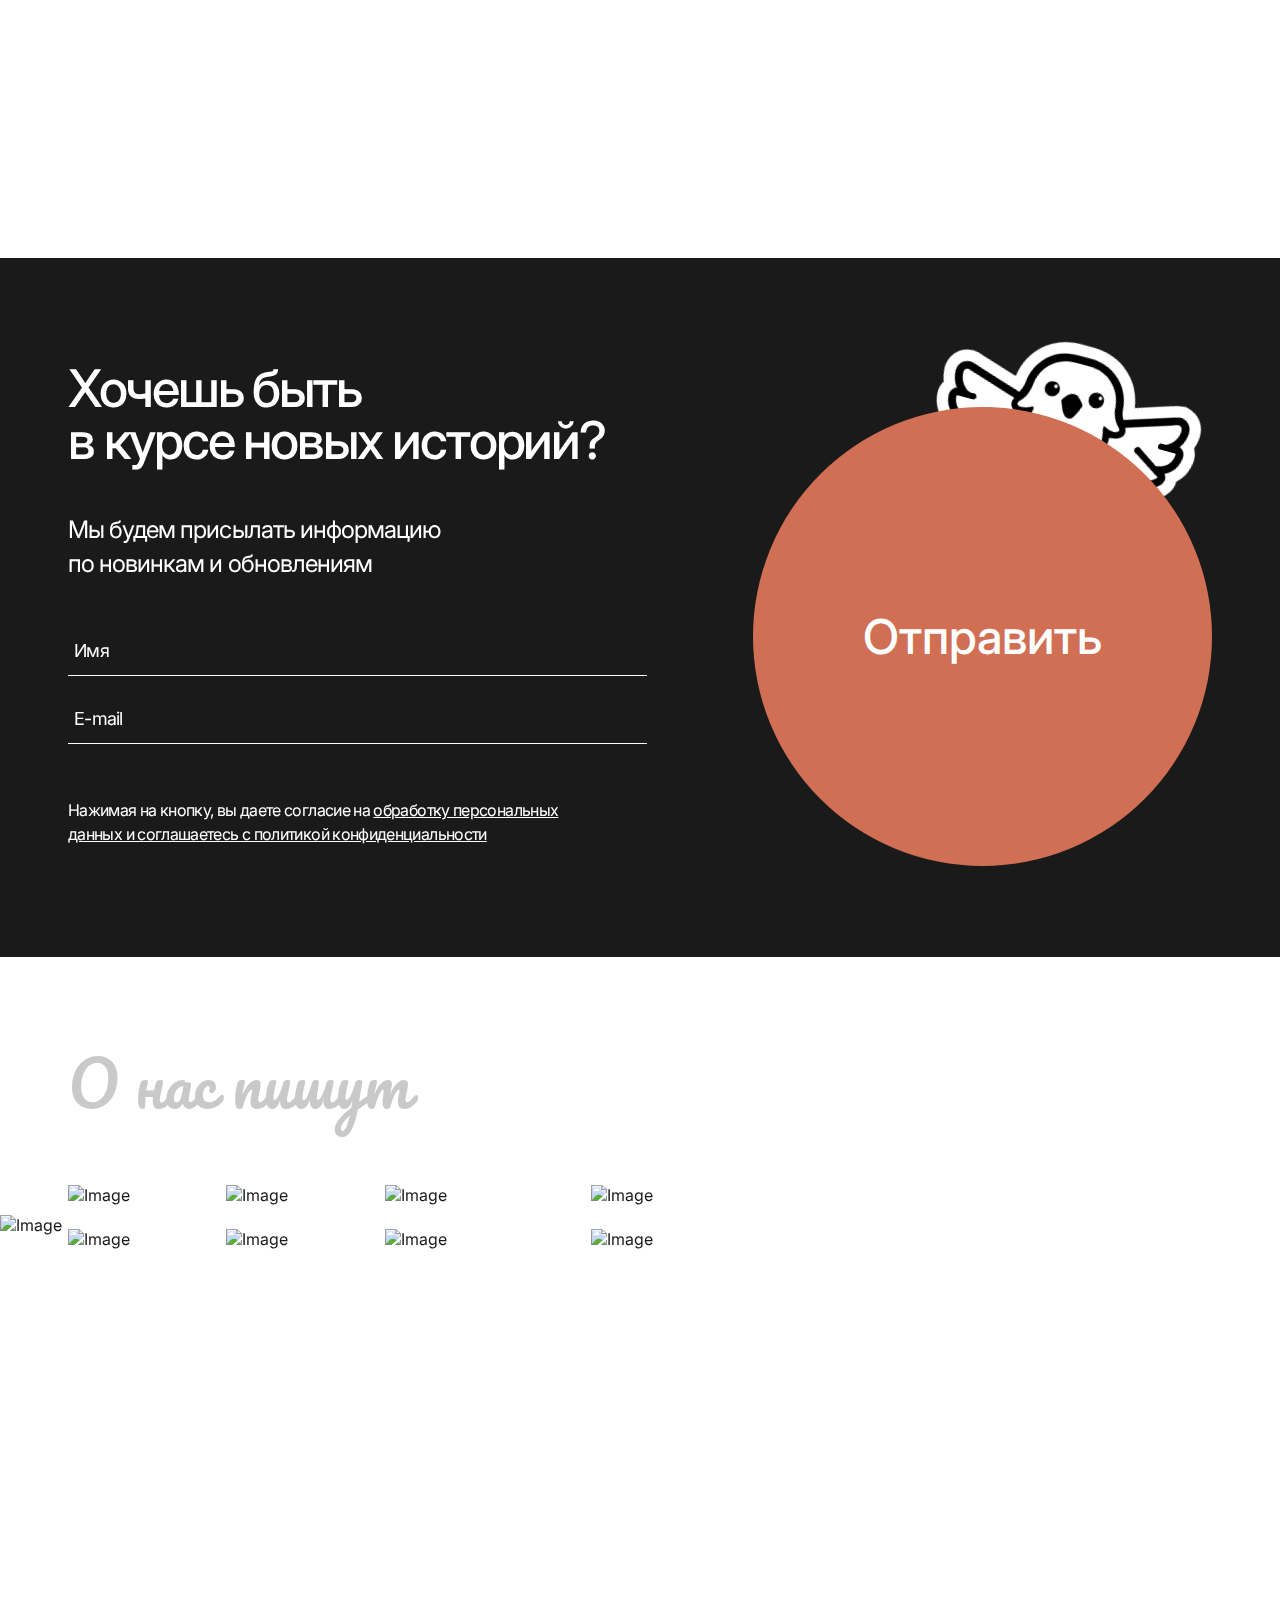
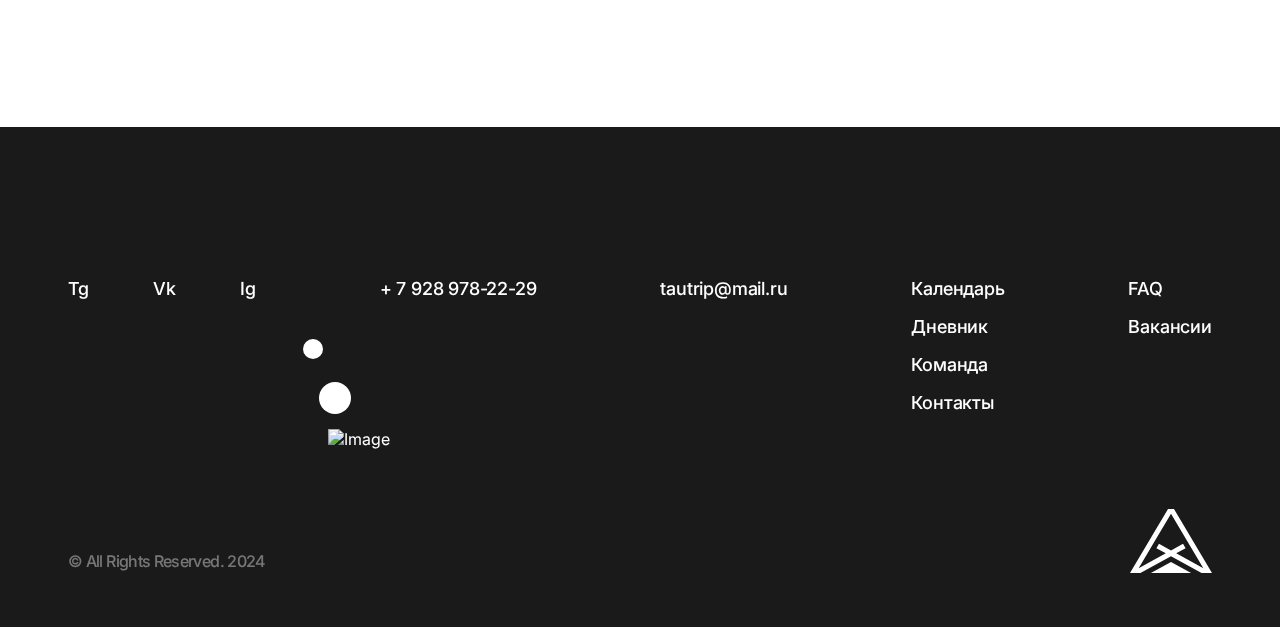
==== commit c8cd47e8: "fix: Improvements" ====
--- a/index.html
+++ b/index.html
@@ -121,6 +121,12 @@
 							<picture class="statistics__img">
 								<img src="img/illustration-map.jpg" srcset="img/illustration-map@2x.jpg 2x" alt="Image">
 								<img src="img/air-balloon.svg" alt="Balloon" class="statistics__img-balloon">
+								<img src="img/cloud-md.svg" alt="Cloud" class="statistics__img-cloud statistics__img-cloud--md-right">
+								<img src="img/cloud-md.svg" alt="Cloud" class="statistics__img-cloud statistics__img-cloud--md-left">
+								<img src="img/cloud-lg.svg" alt="Cloud" class="statistics__img-cloud statistics__img-cloud--lg">
+								<img src="img/cloud-sm.svg" alt="Cloud" class="statistics__img-cloud statistics__img-cloud--sm">
+								<img src="img/cloud-sm-right.svg" alt="Cloud" class="statistics__img-cloud statistics__img-cloud--sm-right">
+								<img src="img/cloud-xl.svg" alt="Cloud" class="statistics__img-cloud statistics__img-cloud--xl">
 							</picture>
 						</div>
 					</div>
--- a/css/app.min.css
+++ b/css/app.min.css
@@ -2405,7 +2405,7 @@
   margin-right: calc(50% - 50vw);
   height: 100%;
 }
-.statistics__img > img:not(.statistics__img-balloon) {
+.statistics__img > img:not(.statistics__img-balloon, .statistics__img-cloud) {
   display: block;
   width: 100%;
   height: 100%;
@@ -2424,6 +2424,54 @@
   -webkit-animation: fly 5s linear infinite;
           animation: fly 5s linear infinite;
 }
+.statistics__img-cloud {
+  position: absolute;
+  display: block;
+  -o-object-fit: contain;
+     object-fit: contain;
+}
+.statistics__img-cloud--md-right {
+  top: 352px;
+  width: 284px;
+  height: 94px;
+  -webkit-animation: moveClouds1 16s linear infinite;
+          animation: moveClouds1 16s linear infinite;
+}
+.statistics__img-cloud--md-left {
+  top: 215px;
+  width: 284px;
+  height: 94px;
+  -webkit-animation: moveClouds2 19s linear infinite;
+          animation: moveClouds2 19s linear infinite;
+}
+.statistics__img-cloud--lg {
+  top: 555px;
+  width: 304px;
+  height: 99px;
+  -webkit-animation: moveClouds3 28s linear infinite;
+          animation: moveClouds3 28s linear infinite;
+}
+.statistics__img-cloud--xl {
+  top: -46px;
+  width: 546px;
+  height: 189px;
+  -webkit-animation: moveClouds4 32s linear infinite;
+          animation: moveClouds4 32s linear infinite;
+}
+.statistics__img-cloud--sm {
+  top: 46px;
+  width: 114px;
+  height: 35px;
+  -webkit-animation: moveClouds5 26s linear infinite;
+          animation: moveClouds5 26s linear infinite;
+}
+.statistics__img-cloud--sm-right {
+  top: 311px;
+  width: 136px;
+  height: 42px;
+  -webkit-animation: moveClouds6 30s linear infinite;
+          animation: moveClouds6 30s linear infinite;
+}
 @media screen and (min-width: 744px) and (max-width: 1023px) {
   .statistics__img {
     margin: 0 -34px;
@@ -2443,6 +2491,175 @@
   }
 }
 
+@-webkit-keyframes moveClouds1 {
+  0% {
+    -webkit-transform: translateX(-284px);
+            transform: translateX(-284px);
+  }
+  50% {
+    -webkit-transform: translateX(calc(100vw - 284px));
+            transform: translateX(calc(100vw - 284px));
+  }
+  100% {
+    -webkit-transform: translateX(-284px);
+            transform: translateX(-284px);
+  }
+}
+
+@keyframes moveClouds1 {
+  0% {
+    -webkit-transform: translateX(-284px);
+            transform: translateX(-284px);
+  }
+  50% {
+    -webkit-transform: translateX(calc(100vw - 284px));
+            transform: translateX(calc(100vw - 284px));
+  }
+  100% {
+    -webkit-transform: translateX(-284px);
+            transform: translateX(-284px);
+  }
+}
+@-webkit-keyframes moveClouds2 {
+  0% {
+    -webkit-transform: translateX(-284px);
+            transform: translateX(-284px);
+  }
+  50% {
+    -webkit-transform: translateX(calc(100vw - 284px));
+            transform: translateX(calc(100vw - 284px));
+  }
+  100% {
+    -webkit-transform: translateX(-284px);
+            transform: translateX(-284px);
+  }
+}
+@keyframes moveClouds2 {
+  0% {
+    -webkit-transform: translateX(-284px);
+            transform: translateX(-284px);
+  }
+  50% {
+    -webkit-transform: translateX(calc(100vw - 284px));
+            transform: translateX(calc(100vw - 284px));
+  }
+  100% {
+    -webkit-transform: translateX(-284px);
+            transform: translateX(-284px);
+  }
+}
+@-webkit-keyframes moveClouds3 {
+  0% {
+    -webkit-transform: translateX(-304px);
+            transform: translateX(-304px);
+  }
+  50% {
+    -webkit-transform: translateX(calc(100vw - 304px));
+            transform: translateX(calc(100vw - 304px));
+  }
+  100% {
+    -webkit-transform: translateX(-304px);
+            transform: translateX(-304px);
+  }
+}
+@keyframes moveClouds3 {
+  0% {
+    -webkit-transform: translateX(-304px);
+            transform: translateX(-304px);
+  }
+  50% {
+    -webkit-transform: translateX(calc(100vw - 304px));
+            transform: translateX(calc(100vw - 304px));
+  }
+  100% {
+    -webkit-transform: translateX(-304px);
+            transform: translateX(-304px);
+  }
+}
+@-webkit-keyframes moveClouds4 {
+  0% {
+    -webkit-transform: translateX(-546px);
+            transform: translateX(-546px);
+  }
+  50% {
+    -webkit-transform: translateX(calc(100vw - 546px));
+            transform: translateX(calc(100vw - 546px));
+  }
+  100% {
+    -webkit-transform: translateX(-546px);
+            transform: translateX(-546px);
+  }
+}
+@keyframes moveClouds4 {
+  0% {
+    -webkit-transform: translateX(-546px);
+            transform: translateX(-546px);
+  }
+  50% {
+    -webkit-transform: translateX(calc(100vw - 546px));
+            transform: translateX(calc(100vw - 546px));
+  }
+  100% {
+    -webkit-transform: translateX(-546px);
+            transform: translateX(-546px);
+  }
+}
+@-webkit-keyframes moveClouds5 {
+  0% {
+    -webkit-transform: translateX(-114px);
+            transform: translateX(-114px);
+  }
+  50% {
+    -webkit-transform: translateX(calc(100vw - 114px));
+            transform: translateX(calc(100vw - 114px));
+  }
+  100% {
+    -webkit-transform: translateX(-114px);
+            transform: translateX(-114px);
+  }
+}
+@keyframes moveClouds5 {
+  0% {
+    -webkit-transform: translateX(-114px);
+            transform: translateX(-114px);
+  }
+  50% {
+    -webkit-transform: translateX(calc(100vw - 114px));
+            transform: translateX(calc(100vw - 114px));
+  }
+  100% {
+    -webkit-transform: translateX(-114px);
+            transform: translateX(-114px);
+  }
+}
+@-webkit-keyframes moveClouds6 {
+  0% {
+    -webkit-transform: translateX(-136px);
+            transform: translateX(-136px);
+  }
+  50% {
+    -webkit-transform: translateX(calc(100vw - 136px));
+            transform: translateX(calc(100vw - 136px));
+  }
+  100% {
+    -webkit-transform: translateX(-136px);
+            transform: translateX(-136px);
+  }
+}
+@keyframes moveClouds6 {
+  0% {
+    -webkit-transform: translateX(-136px);
+            transform: translateX(-136px);
+  }
+  50% {
+    -webkit-transform: translateX(calc(100vw - 136px));
+            transform: translateX(calc(100vw - 136px));
+  }
+  100% {
+    -webkit-transform: translateX(-136px);
+            transform: translateX(-136px);
+  }
+}
 .what-is {
   position: relative;
   z-index: 1;
@@ -3649,7 +3866,7 @@
     bottom: 39px;
   }
 }
-@media screen and (min-width: 430px) and (max-width: 743px) {
+@media screen and (max-width: 743px) {
   .contacts__bg {
     bottom: 0;
     min-width: 686px;
@@ -3657,7 +3874,7 @@
     height: 248px;
   }
 }
-@media screen and (max-width: 429px) {
+@media screen and (max-width: 429px) and (max-height: 769px) {
   .contacts__bg {
     bottom: -36px;
     left: calc(50% + 19.5px);
@@ -3795,6 +4012,19 @@
   height: 100%;
   -o-object-fit: cover;
      object-fit: cover;
+  -webkit-transform: translateZ(0);
+          transform: translateZ(0);
+  will-change: transform;
+  -webkit-transition: all 0.25s ease-in-out;
+  transition: all 0.25s ease-in-out;
+}
+@media screen and (hover: hover) {
+  .diary-content__img:hover img {
+    -webkit-transform: scale(1.04) translateZ(0);
+            transform: scale(1.04) translateZ(0);
+    -webkit-transition: all 0.45s ease;
+    transition: all 0.45s ease;
+  }
 }
 @media screen and (max-width: 743px) {
   .diary-content__img {
@@ -4268,6 +4498,12 @@
 .image-slider__slider .swiper-button-next:focus {
   outline: none;
 }
+@media screen and (hover: hover) {
+  .image-slider__slider .swiper-button-prev:hover > svg,
+  .image-slider__slider .swiper-button-next:hover > svg {
+    color: #D06F54;
+  }
+}
 @media screen and (max-width: 743px) {
   .image-slider__slider .swiper-button-prev,
   .image-slider__slider .swiper-button-next {
@@ -4444,6 +4680,12 @@
 .team__slider .swiper-button-next:focus {
   outline: none;
 }
+@media screen and (hover: hover) {
+  .team__slider .swiper-button-prev:hover > svg,
+  .team__slider .swiper-button-next:hover > svg {
+    color: #D06F54;
+  }
+}
 @media screen and (min-width: 1024px) and (max-width: 1399px) {
   .team__slider .swiper-button-prev,
   .team__slider .swiper-button-next {
@@ -4545,6 +4787,11 @@
       -ms-flex-align: center;
           align-items: center;
   margin-top: 33px;
+}
+@media screen and (max-width: 743px) {
+  .team__controls {
+    width: 100%;
+  }
 }
 .team__control {
   display: -webkit-box;
@@ -4583,16 +4830,13 @@
     background: #FFFFFF;
   }
 }
-@media screen and (min-width: 430px) and (max-width: 743px) {
+@media screen and (max-width: 743px) {
   .team__control {
-    min-width: 119px;
-    width: 119px;
-  }
-}
-@media screen and (max-width: 429px) {
-  .team__control {
-    min-width: 86px;
-    width: 86px;
+    -webkit-box-flex: 1;
+        -ms-flex: 1 1 auto;
+            flex: 1 1 auto;
+    min-width: auto;
+    width: calc(25% - 12px);
   }
 }
 .team__control + .team__control {
@@ -4717,6 +4961,12 @@
 .checklist__slider .swiper-button-next:focus {
   outline: none;
 }
+@media screen and (hover: hover) {
+  .checklist__slider .swiper-button-prev:hover > svg,
+  .checklist__slider .swiper-button-next:hover > svg {
+    color: #D06F54;
+  }
+}
 @media screen and (min-width: 1024px) and (max-width: 1399px) {
   .checklist__slider .swiper-button-prev,
   .checklist__slider .swiper-button-next {
@@ -4816,6 +5066,14 @@
 .checklist__btn--border {
   border: 5px solid #FFFFFF;
   border-radius: 98px;
+}
+@media screen and (hover: hover) {
+  .checklist__btn--border:hover {
+    background: #FFFFFF;
+  }
+  .checklist__btn--border:hover > svg {
+    color: #1A1A1A;
+  }
 }
 @media screen and (min-width: 430px) and (max-width: 743px) {
   .checklist__btn {
@@ -5957,6 +6215,14 @@
           justify-content: space-between;
   width: 100%;
 }
+@media screen and (hover: hover) {
+  .calendar-list__item:hover .calendar-list__date {
+    color: #D06F54;
+  }
+  .calendar-list__item:hover .calendar-list__description {
+    color: #D06F54;
+  }
+}
 @media screen and (max-width: 743px) {
   .calendar-list__item {
     -webkit-box-orient: vertical;
@@ -6037,6 +6303,8 @@
   font-weight: bold;
   line-height: 1;
   letter-spacing: -0.04em;
+  -webkit-transition: color 0.25s ease-in-out;
+  transition: color 0.25s ease-in-out;
 }
 @media screen and (max-width: 743px) {
   .calendar-list__date {
@@ -6069,6 +6337,8 @@
   font-weight: 500;
   line-height: 1.5555555556;
   letter-spacing: -0.04em;
+  -webkit-transition: color 0.25s ease-in-out;
+  transition: color 0.25s ease-in-out;
 }
 @media screen and (max-width: 743px) {
   .calendar-list__description {
@@ -6325,6 +6595,20 @@
   font-weight: normal;
   line-height: 1.5;
   letter-spacing: -0.01em;
+}
+.calendar-inner__raing {
+  display: block;
+  overflow: hidden;
+  min-width: 96px;
+  width: 96px;
+  height: 18px;
+}
+.calendar-inner__raing img {
+  display: block;
+  width: 100%;
+  height: 100%;
+  -o-object-fit: contain;
+     object-fit: contain;
 }
 .calendar-inner__bg {
   position: absolute;
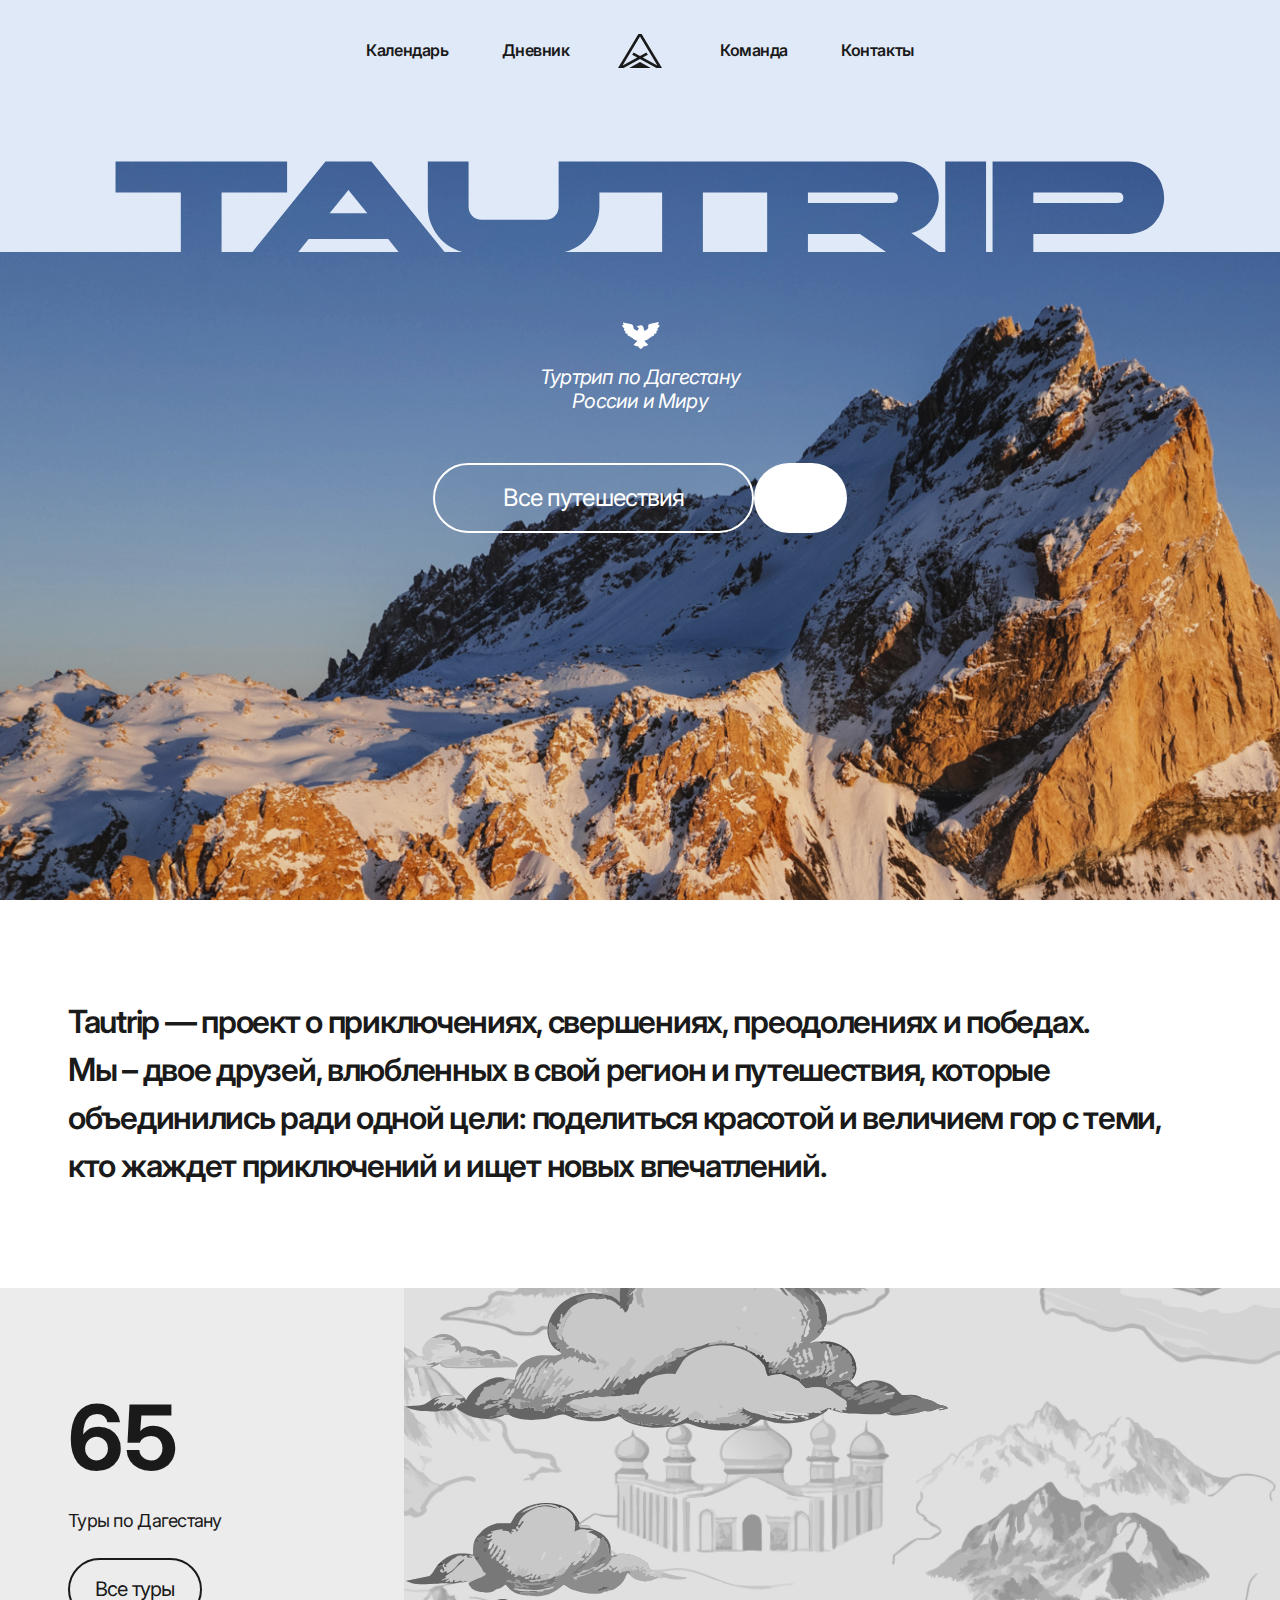
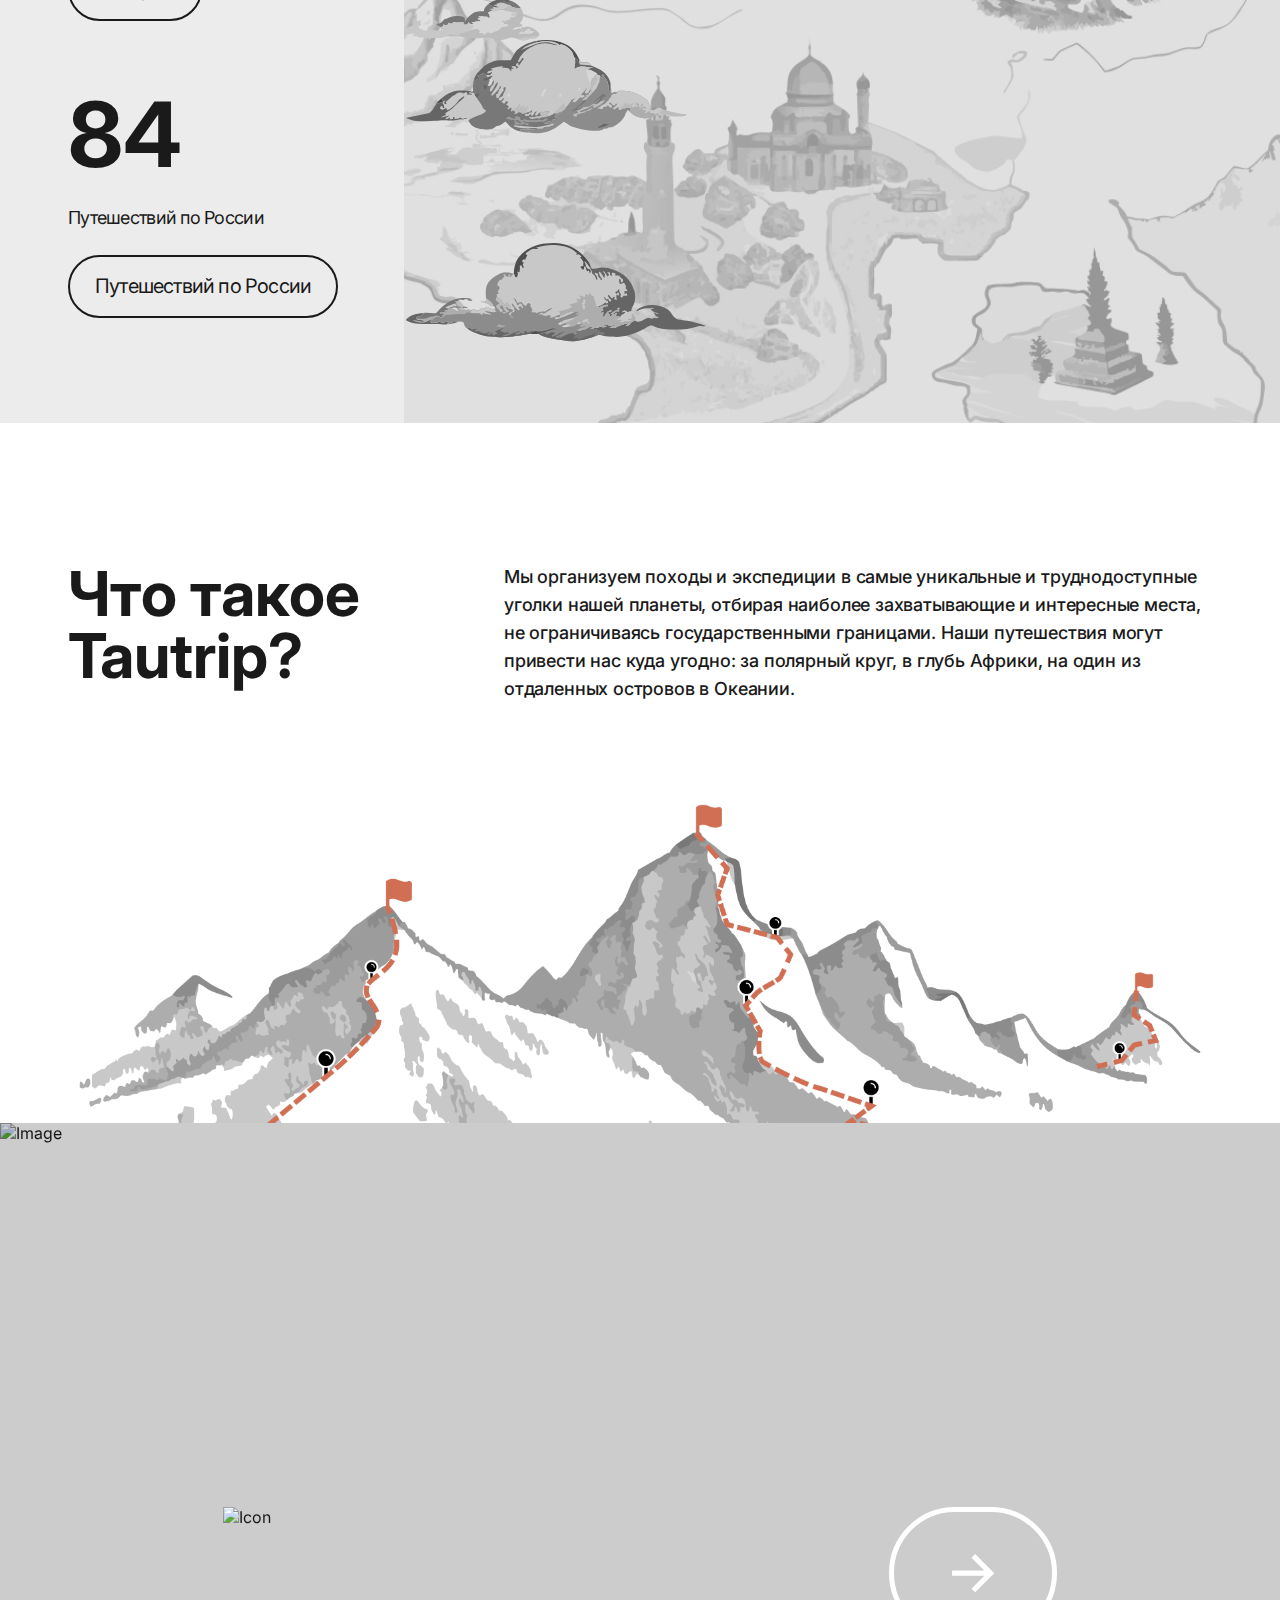
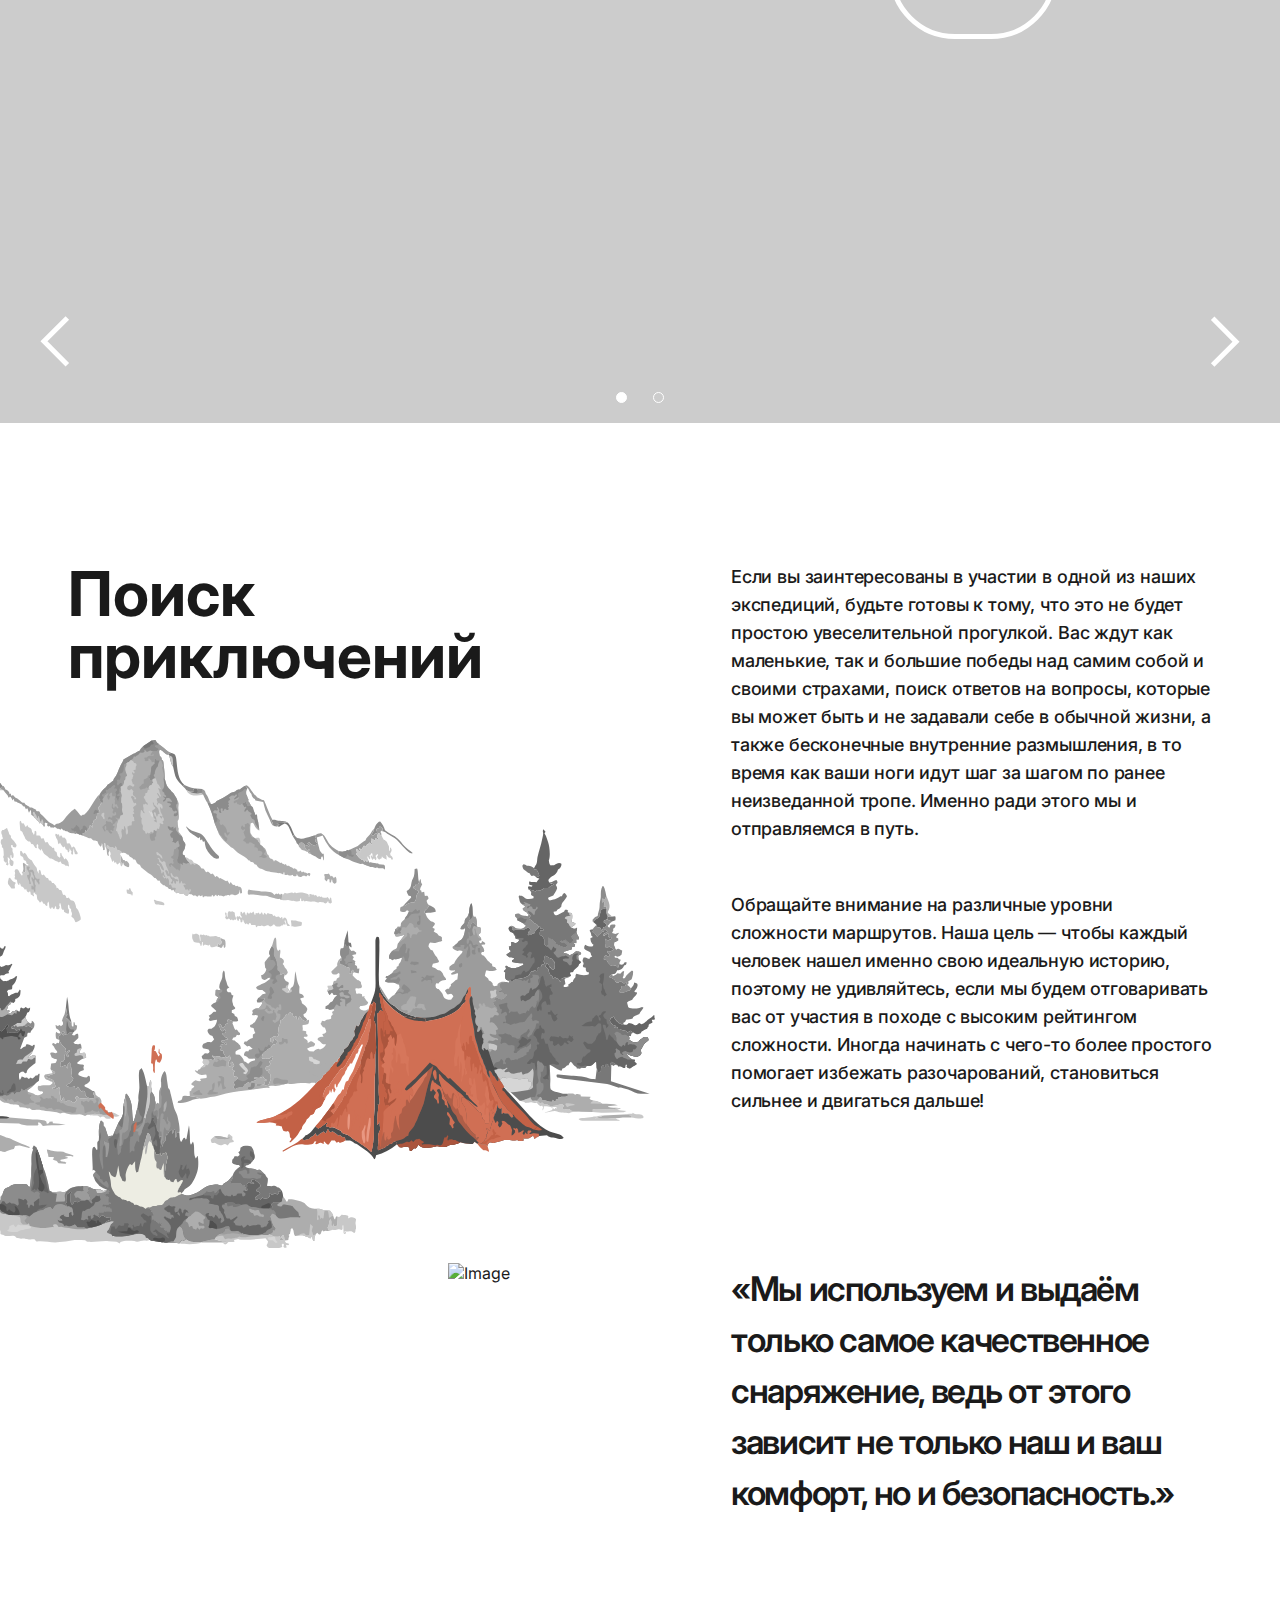
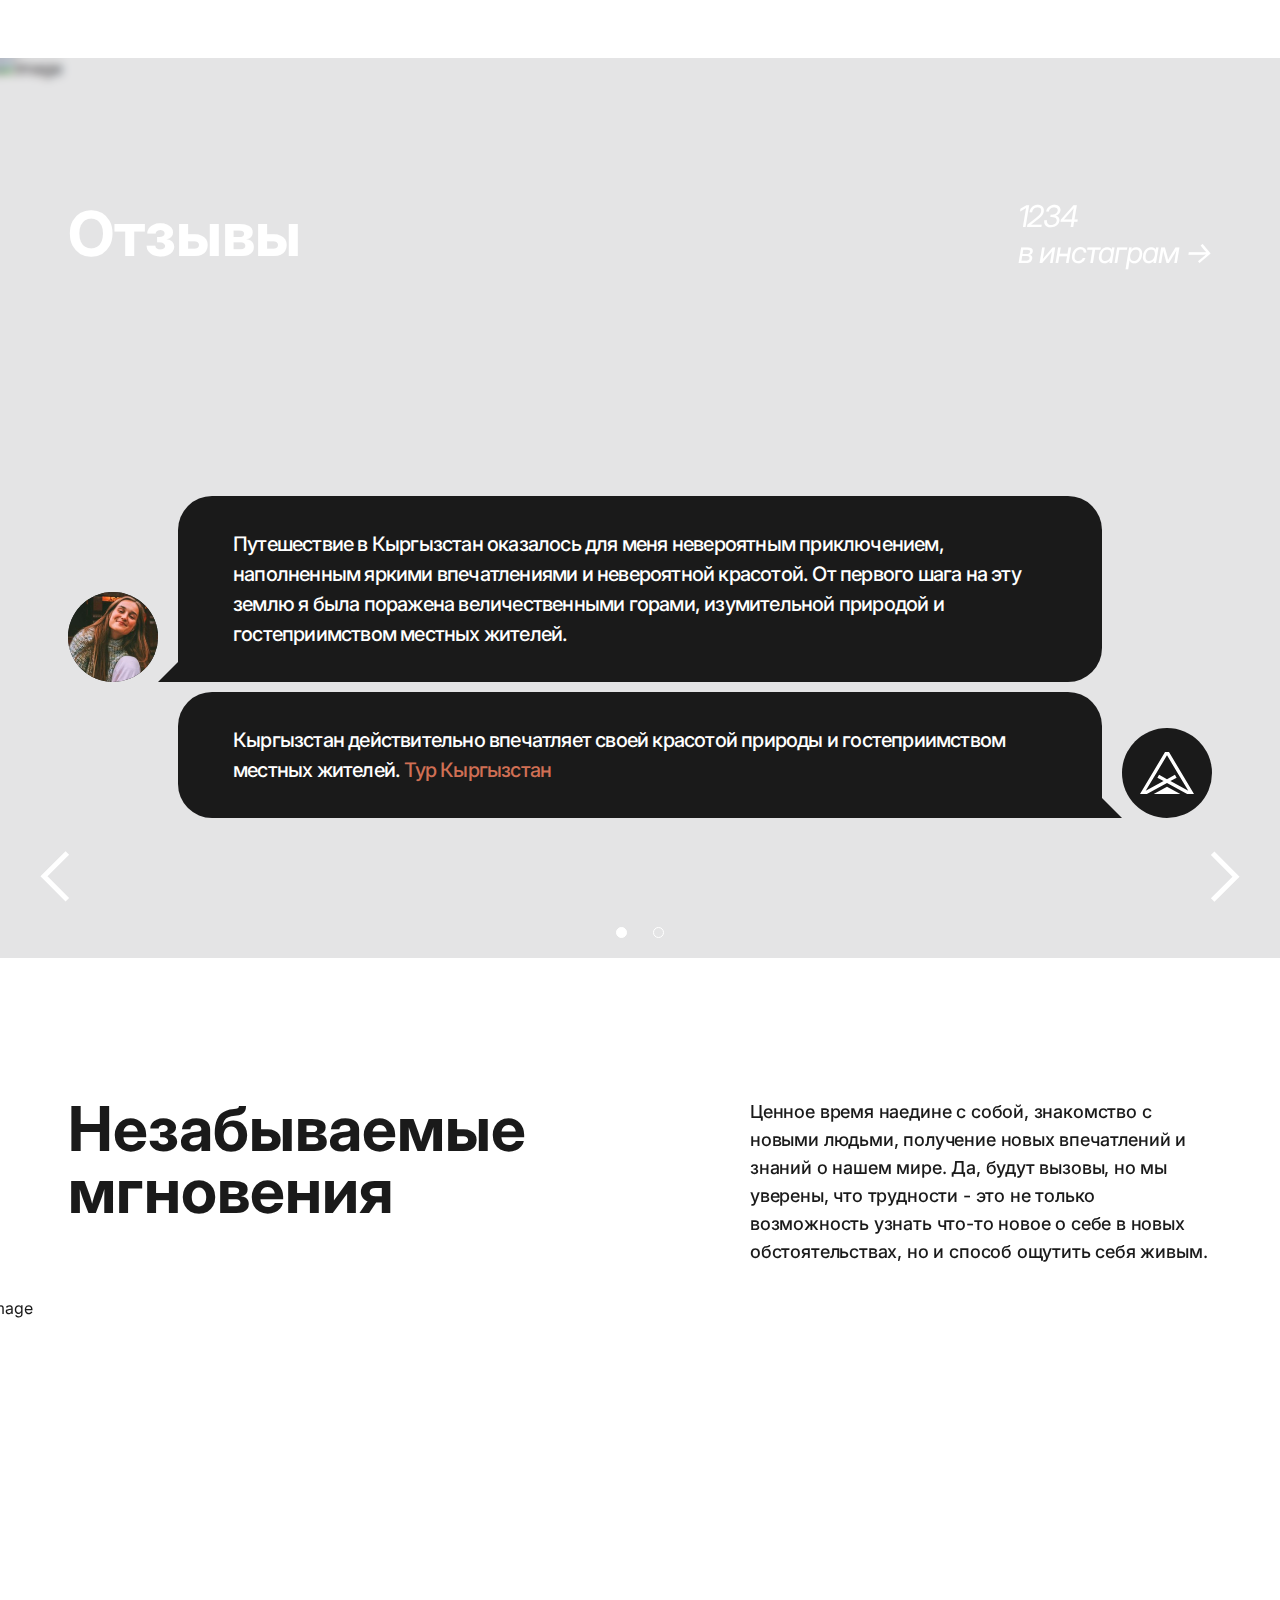
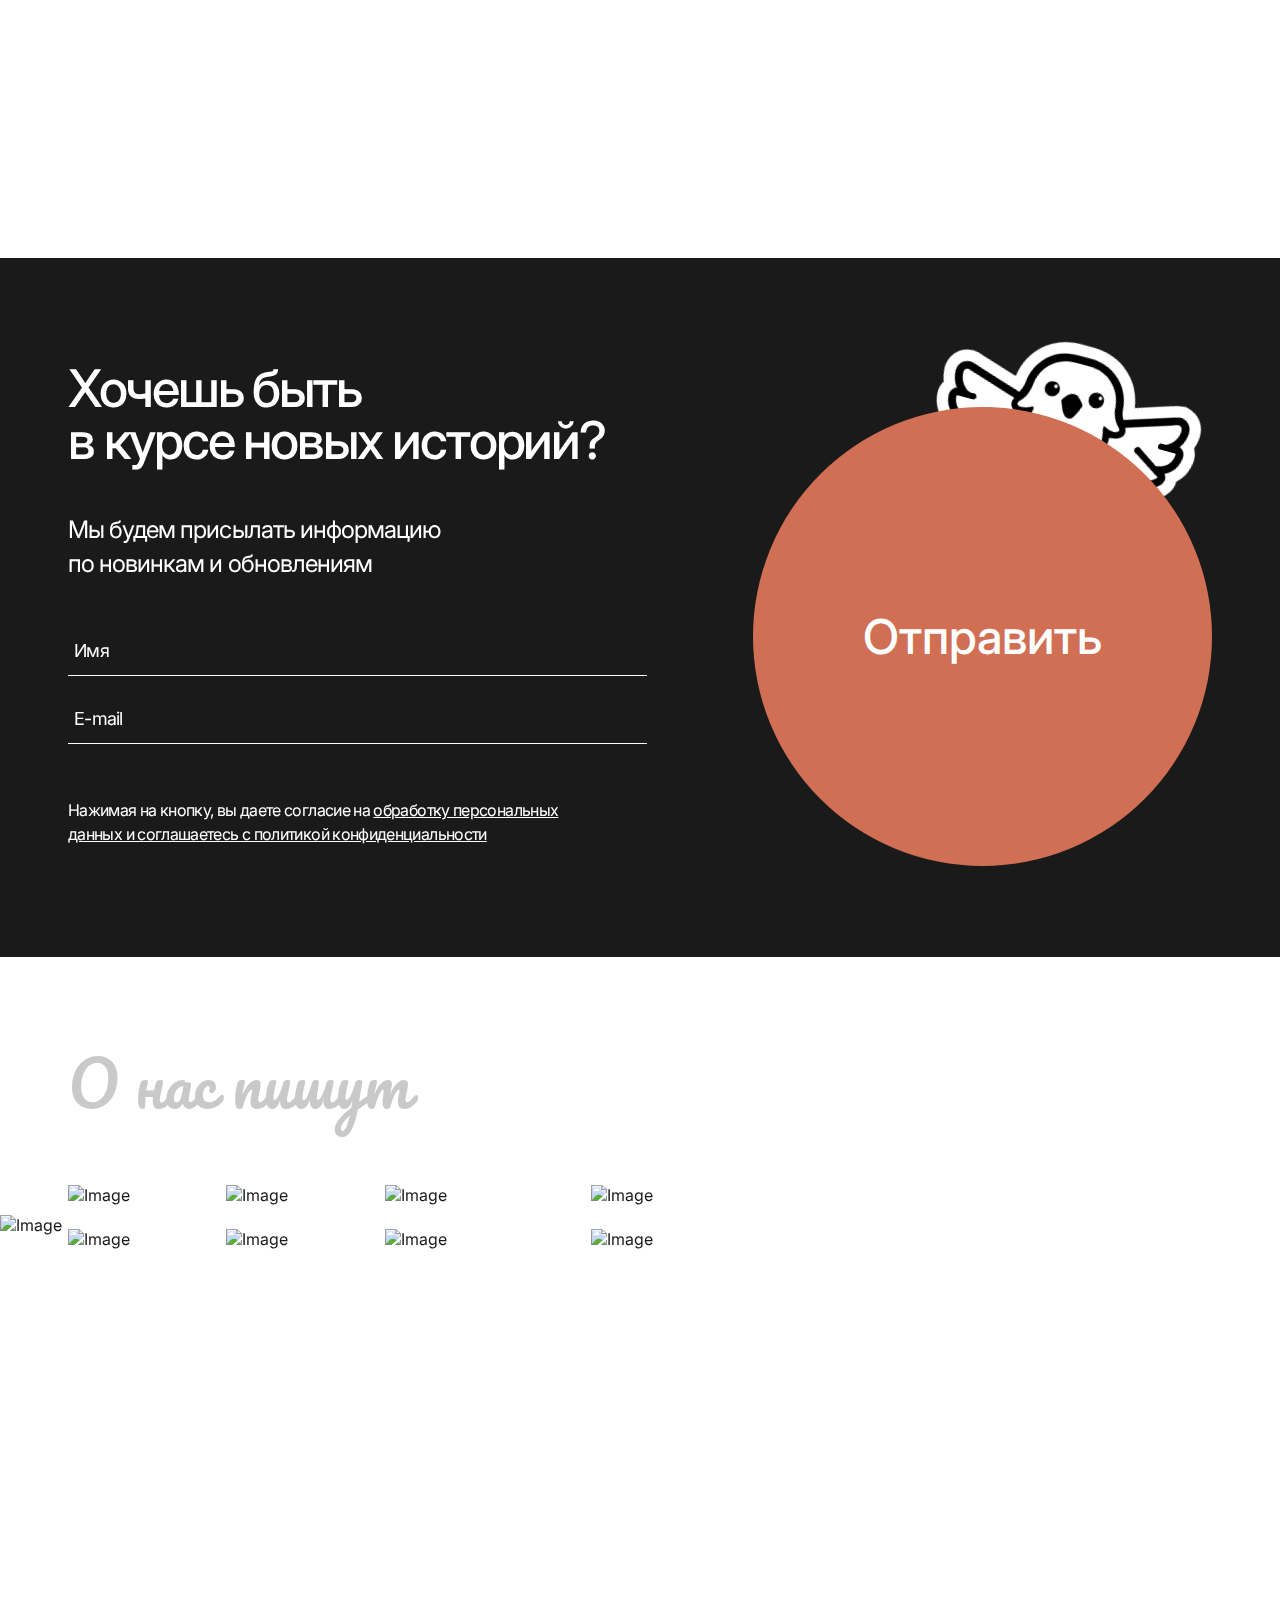
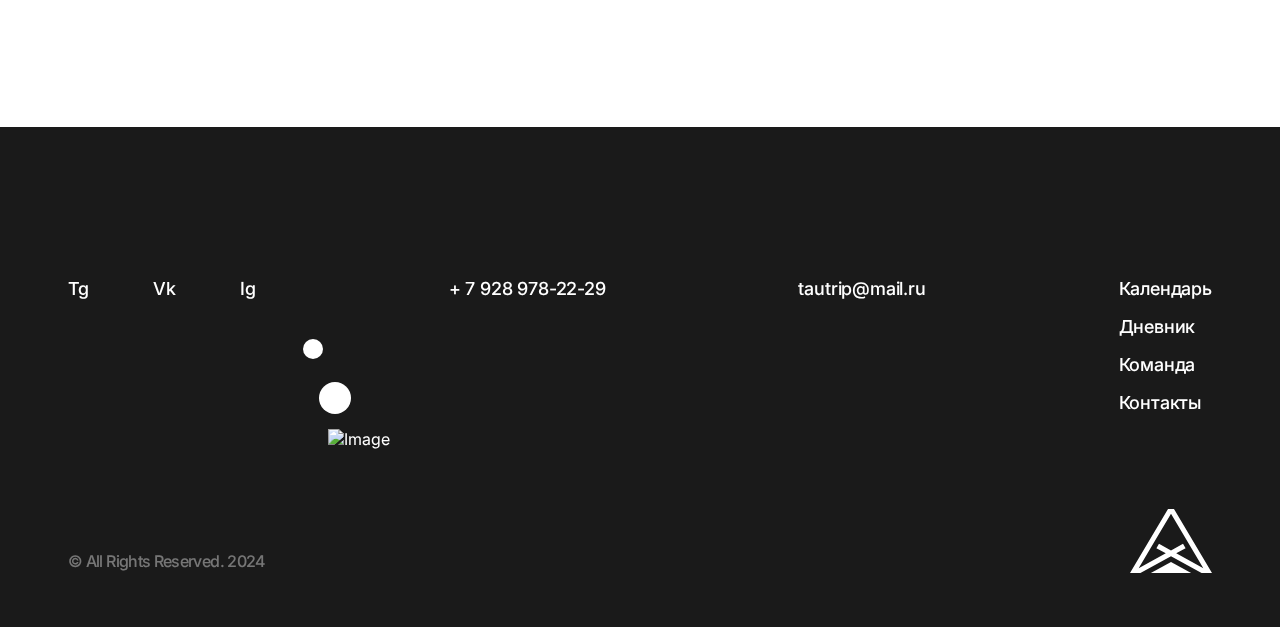
==== commit 3bbd5387: "fix: Improvements" ====
--- a/index.html
+++ b/index.html
@@ -260,40 +260,42 @@
 							<a href="#" class="reviews__link">1234 <br>в инстаграм → </a>
 						</div>
 						<div class="reviews__slider">
-							<div class="swiper">
-								<div class="swiper-wrapper">
-									<div class="swiper-slide">
-										<div class="reviews__slide">
-											<div class="reviews-card reviews__item">
-												<picture class="reviews-card__img">
-													<img src="img/reviews-01.jpg" srcset="img/reviews-01@2x.jpg 2x" alt="Image">
-												</picture>
-												<div class="reviews-card__body">
-													<p class="reviews-card__description">Путешествие в Кыргызстан оказалось для меня невероятным приключением, наполненным яркими впечатлениями и невероятной красотой. От первого шага на эту землю я была поражена величественными горами, изумительной природой и гостеприимством местных жителей.</p>
+							<div class="reviews__slider-wrapper">
+								<div class="swiper">
+									<div class="swiper-wrapper">
+										<div class="swiper-slide">
+											<div class="reviews__slide">
+												<div class="reviews-card reviews__item">
+													<picture class="reviews-card__img">
+														<img src="img/reviews-01.jpg" srcset="img/reviews-01@2x.jpg 2x" alt="Image">
+													</picture>
+													<div class="reviews-card__body">
+														<p class="reviews-card__description">Путешествие в Кыргызстан оказалось для меня невероятным приключением, наполненным яркими впечатлениями и невероятной красотой. От первого шага на эту землю я была поражена величественными горами, изумительной природой и гостеприимством местных жителей.</p>
+													</div>
 												</div>
-											</div>
-											<div class="reviews-card reviews-card--reverse reviews__item">
-												<picture class="reviews-card__img"></picture>
-												<div class="reviews-card__body">
-													<p class="reviews-card__description">Кыргызстан действительно впечатляет своей красотой природы и гостеприимством местных жителей. <a href="#">Тур Кыргызстан</a> </p>
+												<div class="reviews-card reviews-card--reverse reviews__item">
+													<picture class="reviews-card__img"></picture>
+													<div class="reviews-card__body">
+														<p class="reviews-card__description">Кыргызстан действительно впечатляет своей красотой природы и гостеприимством местных жителей. <a href="#">Тур Кыргызстан</a> </p>
+													</div>
 												</div>
 											</div>
 										</div>
-									</div>
-									<div class="swiper-slide">
-										<div class="reviews__slide">
-											<div class="reviews-card reviews__item">
-												<picture class="reviews-card__img">
-													<img src="img/reviews-01.jpg" srcset="img/reviews-01@2x.jpg 2x" alt="Image">
-												</picture>
-												<div class="reviews-card__body">
-													<p class="reviews-card__description">Путешествие в Кыргызстан оказалось для меня невероятным приключением, наполненным яркими впечатлениями и невероятной красотой. От первого шага на эту землю я была поражена величественными горами, изумительной природой и гостеприимством местных жителей.</p>
+										<div class="swiper-slide">
+											<div class="reviews__slide">
+												<div class="reviews-card reviews__item">
+													<picture class="reviews-card__img">
+														<img src="img/reviews-01.jpg" srcset="img/reviews-01@2x.jpg 2x" alt="Image">
+													</picture>
+													<div class="reviews-card__body">
+														<p class="reviews-card__description">Путешествие в Кыргызстан оказалось для меня невероятным приключением, наполненным яркими впечатлениями и невероятной красотой. От первого шага на эту землю я была поражена величественными горами, изумительной природой и гостеприимством местных жителей.</p>
+													</div>
 												</div>
-											</div>
-											<div class="reviews-card reviews-card--reverse reviews__item">
-												<picture class="reviews-card__img"></picture>
-												<div class="reviews-card__body">
-													<p class="reviews-card__description">Кыргызстан действительно впечатляет своей красотой природы и гостеприимством местных жителей. <a href="#">Тур Кыргызстан</a> </p>
+												<div class="reviews-card reviews-card--reverse reviews__item">
+													<picture class="reviews-card__img"></picture>
+													<div class="reviews-card__body">
+														<p class="reviews-card__description">Кыргызстан действительно впечатляет своей красотой природы и гостеприимством местных жителей. <a href="#">Тур Кыргызстан</a> </p>
+													</div>
 												</div>
 											</div>
 										</div>
@@ -341,7 +343,7 @@
 			<!-- application -->
 			<section class="application" id="application">
 				<div class="container">
-					<form action="#" class="application__wrapper">
+					<form action="#" class="application__wrapper validation-form">
 						<div class="application__left">
 							<h2 class="application__heading">Хочешь быть <br>в курсе новых историй?</h2>
 							<p class="application__description">Мы будем присылать информацию <br>по новинкам и обновлениям</p>
@@ -349,15 +351,15 @@
 								<!-- add 'is--error' for visible error message -->
 								<div class="input-field application__input">
 									<div class="input-field__inner">
-										<input type="text" class="input-field__input" placeholder="Имя">
+										<input type="text" class="input-field__input" placeholder="Имя" data-validation="required">
 										<span class="input-field__error">Введите имя пользователя</span>
 									</div>
 								</div>
 								<!-- add 'is--error' for visible error message -->
 								<div class="input-field application__input">
 									<div class="input-field__inner">
-										<input type="email" class="input-field__input" placeholder="E-mail">
-										<span class="input-field__error">Введите имя пользователя</span>
+										<input type="email" class="input-field__input" placeholder="E-mail" data-validation="required">
+										<span class="input-field__error">Введите e-mail</span>
 									</div>
 								</div>
 							</div>
@@ -369,6 +371,18 @@
 							</div>
 						</div>
 					</form>
+					<!-- add class 'is--active' for visible -->
+					<div class="application-success application__success">
+						<div class="application-success__wrapper">
+							<h2 class="application-success__title">
+								Заявка отправлена,
+								будем держать в курсе!
+							</h2>
+							<picture class="application-success__img">
+								<img src="img/sticker-eaglet.svg" alt="Image">
+							</picture>
+						</div>
+					</div>
 				</div>
 			</section>
 			<!-- end of application -->
@@ -472,16 +486,6 @@
 							</li>
 							<li class="footer__item">
 								<a href="#" class="footer__link">Контакты</a>
-							</li>
-						</ul>
-					</div>
-					<div class="footer__block">
-						<ul class="footer__list">
-							<li class="footer__item">
-								<a href="#" class="footer__link">FAQ</a>
-							</li>
-							<li class="footer__item">
-								<a href="#" class="footer__link">Вакансии</a>
 							</li>
 						</ul>
 					</div>
--- a/css/app.min.css
+++ b/css/app.min.css
@@ -1163,26 +1163,6 @@
     opacity: 0;
   }
 }
-.menu__letter {
-  position: absolute;
-  bottom: 0;
-  left: 50%;
-  z-index: 1;
-  -webkit-transform: translate(-50%, 0);
-      -ms-transform: translate(-50%, 0);
-          transform: translate(-50%, 0);
-  display: block;
-  width: 390px;
-  height: 33px;
-  -webkit-clip-path: url(#my-clip-path);
-          clip-path: url(#my-clip-path);
-}
-@media screen and (max-width: 429px) {
-  .menu__letter {
-    width: 260px;
-    height: 22px;
-  }
-}
 .menu__decor {
   position: absolute;
   right: 0;
@@ -1379,22 +1359,12 @@
   .footer__block {
     width: 100%;
   }
-  .footer__block:last-child, .footer__block:nth-last-child(2) {
-    width: -webkit-fit-content;
-    width: -moz-fit-content;
-    width: fit-content;
-  }
 }
 @media screen and (min-width: 744px) and (max-width: 1023px) {
   .footer__block:nth-child(n+2) {
     margin-top: 96px;
   }
 }
-@media screen and (min-width: 430px) and (max-width: 1023px) {
-  .footer__block:last-child {
-    margin-left: 51px;
-  }
-}
 @media screen and (min-width: 430px) and (max-width: 743px) {
   .footer__block:nth-child(n+2) {
     margin-top: 93px;
@@ -1403,9 +1373,6 @@
 @media screen and (max-width: 429px) {
   .footer__block:nth-child(n+2) {
     margin-top: 68px;
-  }
-  .footer__block:last-child {
-    margin-left: 38px;
   }
 }
 .footer__item + .footer__item {
@@ -1694,6 +1661,7 @@
   z-index: 1;
   display: block;
   overflow: hidden;
+  max-height: 100dvh;
   width: 100vw;
   height: auto;
 }
@@ -1728,6 +1696,11 @@
   opacity: 0;
   visibility: hidden;
   pointer-events: none;
+}
+@media screen and (hover: hover) {
+  .content-video:hover .content-video__play {
+    color: #FFFFFF;
+  }
 }
 .content-video__play {
   position: absolute;
@@ -1740,7 +1713,7 @@
   min-width: 94px;
   width: 94px;
   height: 94px;
-  color: #FFFFFF;
+  color: transparent;
 }
 @media screen and (min-width: 744px) and (max-width: 1023px) {
   .content-video__play {
@@ -1794,6 +1767,10 @@
   height: 100%;
   -o-object-fit: cover;
      object-fit: cover;
+}
+
+.content-inner {
+  padding-bottom: 60px;
 }
 
 .section-first {
@@ -2491,175 +2468,6 @@
   }
 }
 
-@-webkit-keyframes moveClouds1 {
-  0% {
-    -webkit-transform: translateX(-284px);
-            transform: translateX(-284px);
-  }
-  50% {
-    -webkit-transform: translateX(calc(100vw - 284px));
-            transform: translateX(calc(100vw - 284px));
-  }
-  100% {
-    -webkit-transform: translateX(-284px);
-            transform: translateX(-284px);
-  }
-}
-
-@keyframes moveClouds1 {
-  0% {
-    -webkit-transform: translateX(-284px);
-            transform: translateX(-284px);
-  }
-  50% {
-    -webkit-transform: translateX(calc(100vw - 284px));
-            transform: translateX(calc(100vw - 284px));
-  }
-  100% {
-    -webkit-transform: translateX(-284px);
-            transform: translateX(-284px);
-  }
-}
-@-webkit-keyframes moveClouds2 {
-  0% {
-    -webkit-transform: translateX(-284px);
-            transform: translateX(-284px);
-  }
-  50% {
-    -webkit-transform: translateX(calc(100vw - 284px));
-            transform: translateX(calc(100vw - 284px));
-  }
-  100% {
-    -webkit-transform: translateX(-284px);
-            transform: translateX(-284px);
-  }
-}
-@keyframes moveClouds2 {
-  0% {
-    -webkit-transform: translateX(-284px);
-            transform: translateX(-284px);
-  }
-  50% {
-    -webkit-transform: translateX(calc(100vw - 284px));
-            transform: translateX(calc(100vw - 284px));
-  }
-  100% {
-    -webkit-transform: translateX(-284px);
-            transform: translateX(-284px);
-  }
-}
-@-webkit-keyframes moveClouds3 {
-  0% {
-    -webkit-transform: translateX(-304px);
-            transform: translateX(-304px);
-  }
-  50% {
-    -webkit-transform: translateX(calc(100vw - 304px));
-            transform: translateX(calc(100vw - 304px));
-  }
-  100% {
-    -webkit-transform: translateX(-304px);
-            transform: translateX(-304px);
-  }
-}
-@keyframes moveClouds3 {
-  0% {
-    -webkit-transform: translateX(-304px);
-            transform: translateX(-304px);
-  }
-  50% {
-    -webkit-transform: translateX(calc(100vw - 304px));
-            transform: translateX(calc(100vw - 304px));
-  }
-  100% {
-    -webkit-transform: translateX(-304px);
-            transform: translateX(-304px);
-  }
-}
-@-webkit-keyframes moveClouds4 {
-  0% {
-    -webkit-transform: translateX(-546px);
-            transform: translateX(-546px);
-  }
-  50% {
-    -webkit-transform: translateX(calc(100vw - 546px));
-            transform: translateX(calc(100vw - 546px));
-  }
-  100% {
-    -webkit-transform: translateX(-546px);
-            transform: translateX(-546px);
-  }
-}
-@keyframes moveClouds4 {
-  0% {
-    -webkit-transform: translateX(-546px);
-            transform: translateX(-546px);
-  }
-  50% {
-    -webkit-transform: translateX(calc(100vw - 546px));
-            transform: translateX(calc(100vw - 546px));
-  }
-  100% {
-    -webkit-transform: translateX(-546px);
-            transform: translateX(-546px);
-  }
-}
-@-webkit-keyframes moveClouds5 {
-  0% {
-    -webkit-transform: translateX(-114px);
-            transform: translateX(-114px);
-  }
-  50% {
-    -webkit-transform: translateX(calc(100vw - 114px));
-            transform: translateX(calc(100vw - 114px));
-  }
-  100% {
-    -webkit-transform: translateX(-114px);
-            transform: translateX(-114px);
-  }
-}
-@keyframes moveClouds5 {
-  0% {
-    -webkit-transform: translateX(-114px);
-            transform: translateX(-114px);
-  }
-  50% {
-    -webkit-transform: translateX(calc(100vw - 114px));
-            transform: translateX(calc(100vw - 114px));
-  }
-  100% {
-    -webkit-transform: translateX(-114px);
-            transform: translateX(-114px);
-  }
-}
-@-webkit-keyframes moveClouds6 {
-  0% {
-    -webkit-transform: translateX(-136px);
-            transform: translateX(-136px);
-  }
-  50% {
-    -webkit-transform: translateX(calc(100vw - 136px));
-            transform: translateX(calc(100vw - 136px));
-  }
-  100% {
-    -webkit-transform: translateX(-136px);
-            transform: translateX(-136px);
-  }
-}
-@keyframes moveClouds6 {
-  0% {
-    -webkit-transform: translateX(-136px);
-            transform: translateX(-136px);
-  }
-  50% {
-    -webkit-transform: translateX(calc(100vw - 136px));
-            transform: translateX(calc(100vw - 136px));
-  }
-  100% {
-    -webkit-transform: translateX(-136px);
-            transform: translateX(-136px);
-  }
-}
 .what-is {
   position: relative;
   z-index: 1;
@@ -3264,6 +3072,9 @@
       -ms-flex-pack: justify;
           justify-content: space-between;
 }
+.application__wrapper.is--hidden {
+  display: none;
+}
 @media screen and (max-width: 1023px) {
   .application__wrapper {
     -webkit-box-orient: vertical;
@@ -3339,13 +3150,14 @@
   width: fit-content;
   font-size: 24px;
   font-weight: normal;
-  line-height: 1.4;
+  line-height: 1.3958333333;
   letter-spacing: -0.04em;
 }
 @media screen and (max-width: 429px) {
   .application__description {
     margin-top: 25px;
     font-size: 18px;
+    line-height: 1.3888888889;
   }
   .application__description br {
     display: none;
@@ -3515,6 +3327,96 @@
     min-width: 236px;
     width: 236px;
     font-size: 24px;
+  }
+}
+.application__success {
+  display: none;
+}
+.application__success.is--active {
+  display: block;
+}
+
+.application-success__wrapper {
+  display: -webkit-box;
+  display: -ms-flexbox;
+  display: flex;
+  -webkit-box-align: center;
+      -ms-flex-align: center;
+          align-items: center;
+  -webkit-box-pack: justify;
+      -ms-flex-pack: justify;
+          justify-content: space-between;
+  min-height: 503px;
+}
+@media screen and (min-width: 1024px) and (max-width: 1199px) {
+  .application-success__wrapper {
+    min-height: 535px;
+  }
+}
+@media screen and (max-width: 1023px) {
+  .application-success__wrapper {
+    -webkit-box-orient: vertical;
+    -webkit-box-direction: normal;
+        -ms-flex-direction: column;
+            flex-direction: column;
+    -webkit-box-align: start;
+        -ms-flex-align: start;
+            align-items: flex-start;
+    -webkit-box-pack: start;
+        -ms-flex-pack: start;
+            justify-content: flex-start;
+    padding-bottom: 60px;
+    min-height: auto;
+  }
+}
+.application-success__title {
+  display: block;
+  margin-right: 40px;
+  max-width: 759px;
+  width: -webkit-fit-content;
+  width: -moz-fit-content;
+  width: fit-content;
+  font-size: 62px;
+  font-weight: bold;
+}
+@media screen and (max-width: 1023px) {
+  .application-success__title {
+    margin-right: 0;
+    margin-bottom: 40px;
+  }
+}
+@media screen and (min-width: 744px) and (max-width: 1023px) {
+  .application-success__title {
+    font-size: 54px;
+  }
+}
+@media screen and (max-width: 743px) {
+  .application-success__title {
+    font-size: 40px;
+  }
+}
+.application-success__img {
+  display: block;
+  overflow: hidden;
+  min-width: 267px;
+  width: 267px;
+  height: 185px;
+  -webkit-transform: rotate(150deg);
+      -ms-transform: rotate(150deg);
+          transform: rotate(150deg);
+}
+.application-success__img img {
+  display: block;
+  width: 100%;
+  height: 100%;
+  -o-object-fit: contain;
+     object-fit: contain;
+}
+@media screen and (max-width: 743px) {
+  .application-success__img {
+    min-width: 174px;
+    width: 174px;
+    height: 121px;
   }
 }
 
@@ -4196,8 +4098,7 @@
   z-index: 1;
   display: block;
   overflow: hidden;
-  margin: 0 calc(50% - 50vw);
-  width: 100vw;
+  width: 100%;
 }
 .diary-inner__img::before {
   content: "";
@@ -4220,11 +4121,13 @@
 @media screen and (min-width: 430px) and (max-width: 743px) {
   .diary-inner__img {
     margin: 0 -20px;
+    width: calc(100% + 40px);
   }
 }
 @media screen and (max-width: 429px) {
   .diary-inner__img {
     margin: 0 -16px;
+    width: calc(100% + 32px);
   }
 }
 .diary-inner__content {
@@ -5414,6 +5317,39 @@
   height: 51px;
   color: #FFFFFF;
 }
+.reviews__slider-wrapper {
+  overflow-x: clip;
+  margin-right: calc(50% - 50vw);
+  margin-left: calc(50% - 50vw);
+}
+@media screen and (min-width: 430px) and (max-width: 743px) {
+  .reviews__slider-wrapper {
+    margin-right: -20px;
+    margin-left: -20px;
+  }
+}
+@media screen and (max-width: 429px) {
+  .reviews__slider-wrapper {
+    margin-right: -16px;
+    margin-left: -16px;
+  }
+}
+.reviews__slide {
+  margin: 0 auto;
+  padding: 0 34px;
+  max-width: 1212px;
+  width: 100%;
+}
+@media screen and (min-width: 430px) and (max-width: 743px) {
+  .reviews__slide {
+    padding: 0 20px;
+  }
+}
+@media screen and (max-width: 429px) {
+  .reviews__slide {
+    padding: 0 20px;
+  }
+}
 @media screen and (max-width: 429px) {
   .reviews__item:nth-child(n+2) {
     display: none;
@@ -6402,7 +6338,6 @@
 @media screen and (max-width: 429px) {
   .calendar-inner__wrap {
     padding: 60px 0 30px;
-    min-height: 568px;
   }
 }
 .calendar-inner__heading {
@@ -6555,6 +6490,15 @@
     margin-bottom: -11px;
   }
 }
+.calendar-inner__info-item {
+  display: -webkit-box;
+  display: -ms-flexbox;
+  display: flex;
+  -webkit-box-orient: vertical;
+  -webkit-box-direction: normal;
+      -ms-flex-direction: column;
+          flex-direction: column;
+}
 @media screen and (min-width: 430px) and (max-width: 743px) {
   .calendar-inner__info-item {
     margin-right: 73px;
@@ -6574,6 +6518,7 @@
 }
 .calendar-inner__label {
   display: block;
+  margin-bottom: 5px;
   width: -webkit-fit-content;
   width: -moz-fit-content;
   width: fit-content;
@@ -6583,9 +6528,6 @@
   letter-spacing: -0.01em;
   opacity: 0.5;
 }
-.calendar-inner__label + .calendar-inner__value, .calendar-inner__value + .calendar-inner__label {
-  margin-top: 5px;
-}
 .calendar-inner__value {
   display: block;
   width: -webkit-fit-content;
@@ -6596,14 +6538,15 @@
   line-height: 1.5;
   letter-spacing: -0.01em;
 }
-.calendar-inner__raing {
+.calendar-inner__rating {
   display: block;
   overflow: hidden;
+  margin-top: 4.5px;
   min-width: 96px;
   width: 96px;
   height: 18px;
 }
-.calendar-inner__raing img {
+.calendar-inner__rating img {
   display: block;
   width: 100%;
   height: 100%;
@@ -7213,4 +7156,172 @@
     -webkit-transform: translateX(var(--start-x));
             transform: translateX(var(--start-x));
   }
+}
+@-webkit-keyframes moveClouds1 {
+  0% {
+    -webkit-transform: translateX(-284px);
+            transform: translateX(-284px);
+  }
+  50% {
+    -webkit-transform: translateX(calc(100vw - 284px));
+            transform: translateX(calc(100vw - 284px));
+  }
+  100% {
+    -webkit-transform: translateX(-284px);
+            transform: translateX(-284px);
+  }
+}
+@keyframes moveClouds1 {
+  0% {
+    -webkit-transform: translateX(-284px);
+            transform: translateX(-284px);
+  }
+  50% {
+    -webkit-transform: translateX(calc(100vw - 284px));
+            transform: translateX(calc(100vw - 284px));
+  }
+  100% {
+    -webkit-transform: translateX(-284px);
+            transform: translateX(-284px);
+  }
+}
+@-webkit-keyframes moveClouds2 {
+  0% {
+    -webkit-transform: translateX(-284px);
+            transform: translateX(-284px);
+  }
+  50% {
+    -webkit-transform: translateX(calc(100vw - 284px));
+            transform: translateX(calc(100vw - 284px));
+  }
+  100% {
+    -webkit-transform: translateX(-284px);
+            transform: translateX(-284px);
+  }
+}
+@keyframes moveClouds2 {
+  0% {
+    -webkit-transform: translateX(-284px);
+            transform: translateX(-284px);
+  }
+  50% {
+    -webkit-transform: translateX(calc(100vw - 284px));
+            transform: translateX(calc(100vw - 284px));
+  }
+  100% {
+    -webkit-transform: translateX(-284px);
+            transform: translateX(-284px);
+  }
+}
+@-webkit-keyframes moveClouds3 {
+  0% {
+    -webkit-transform: translateX(-304px);
+            transform: translateX(-304px);
+  }
+  50% {
+    -webkit-transform: translateX(calc(100vw - 304px));
+            transform: translateX(calc(100vw - 304px));
+  }
+  100% {
+    -webkit-transform: translateX(-304px);
+            transform: translateX(-304px);
+  }
+}
+@keyframes moveClouds3 {
+  0% {
+    -webkit-transform: translateX(-304px);
+            transform: translateX(-304px);
+  }
+  50% {
+    -webkit-transform: translateX(calc(100vw - 304px));
+            transform: translateX(calc(100vw - 304px));
+  }
+  100% {
+    -webkit-transform: translateX(-304px);
+            transform: translateX(-304px);
+  }
+}
+@-webkit-keyframes moveClouds4 {
+  0% {
+    -webkit-transform: translateX(-546px);
+            transform: translateX(-546px);
+  }
+  50% {
+    -webkit-transform: translateX(calc(100vw - 546px));
+            transform: translateX(calc(100vw - 546px));
+  }
+  100% {
+    -webkit-transform: translateX(-546px);
+            transform: translateX(-546px);
+  }
+}
+@keyframes moveClouds4 {
+  0% {
+    -webkit-transform: translateX(-546px);
+            transform: translateX(-546px);
+  }
+  50% {
+    -webkit-transform: translateX(calc(100vw - 546px));
+            transform: translateX(calc(100vw - 546px));
+  }
+  100% {
+    -webkit-transform: translateX(-546px);
+            transform: translateX(-546px);
+  }
+}
+@-webkit-keyframes moveClouds5 {
+  0% {
+    -webkit-transform: translateX(-114px);
+            transform: translateX(-114px);
+  }
+  50% {
+    -webkit-transform: translateX(calc(100vw - 114px));
+            transform: translateX(calc(100vw - 114px));
+  }
+  100% {
+    -webkit-transform: translateX(-114px);
+            transform: translateX(-114px);
+  }
+}
+@keyframes moveClouds5 {
+  0% {
+    -webkit-transform: translateX(-114px);
+            transform: translateX(-114px);
+  }
+  50% {
+    -webkit-transform: translateX(calc(100vw - 114px));
+            transform: translateX(calc(100vw - 114px));
+  }
+  100% {
+    -webkit-transform: translateX(-114px);
+            transform: translateX(-114px);
+  }
+}
+@-webkit-keyframes moveClouds6 {
+  0% {
+    -webkit-transform: translateX(-136px);
+            transform: translateX(-136px);
+  }
+  50% {
+    -webkit-transform: translateX(calc(100vw - 136px));
+            transform: translateX(calc(100vw - 136px));
+  }
+  100% {
+    -webkit-transform: translateX(-136px);
+            transform: translateX(-136px);
+  }
+}
+@keyframes moveClouds6 {
+  0% {
+    -webkit-transform: translateX(-136px);
+            transform: translateX(-136px);
+  }
+  50% {
+    -webkit-transform: translateX(calc(100vw - 136px));
+            transform: translateX(calc(100vw - 136px));
+  }
+  100% {
+    -webkit-transform: translateX(-136px);
+            transform: translateX(-136px);
+  }
 }